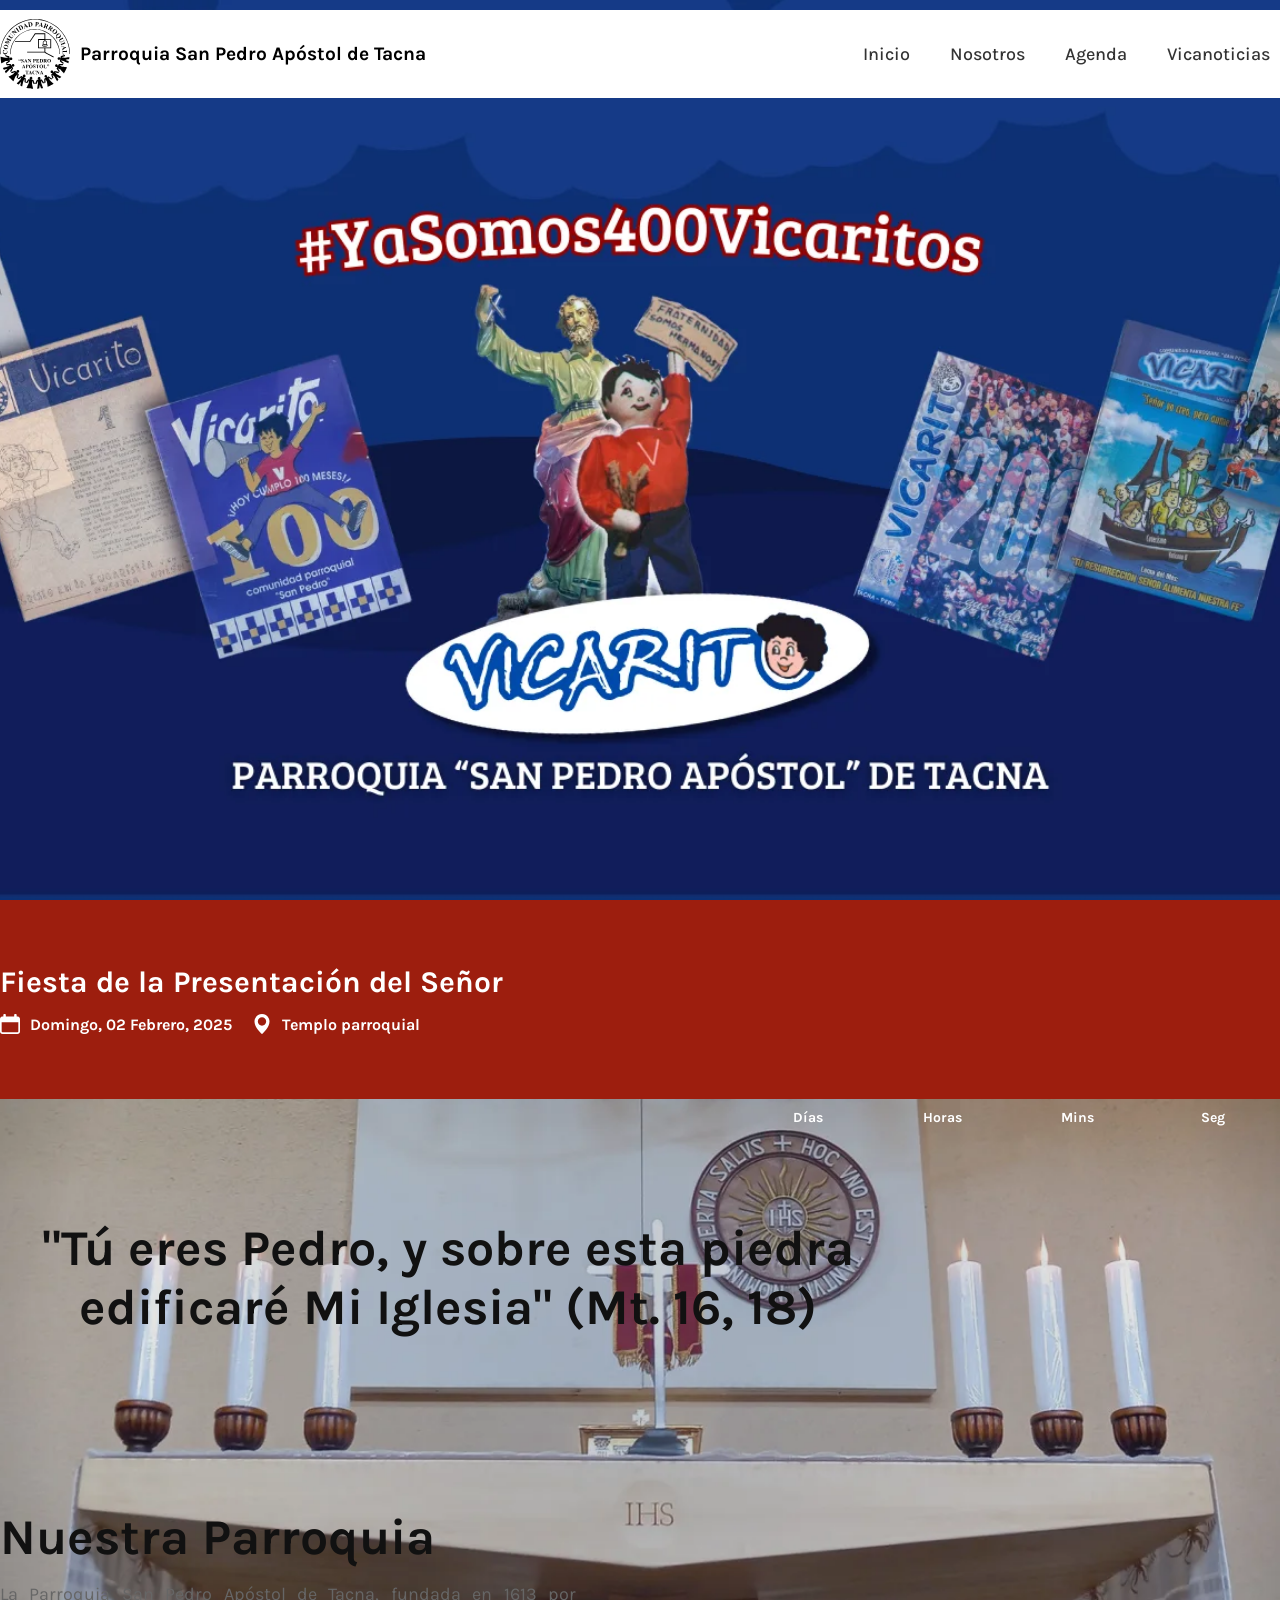
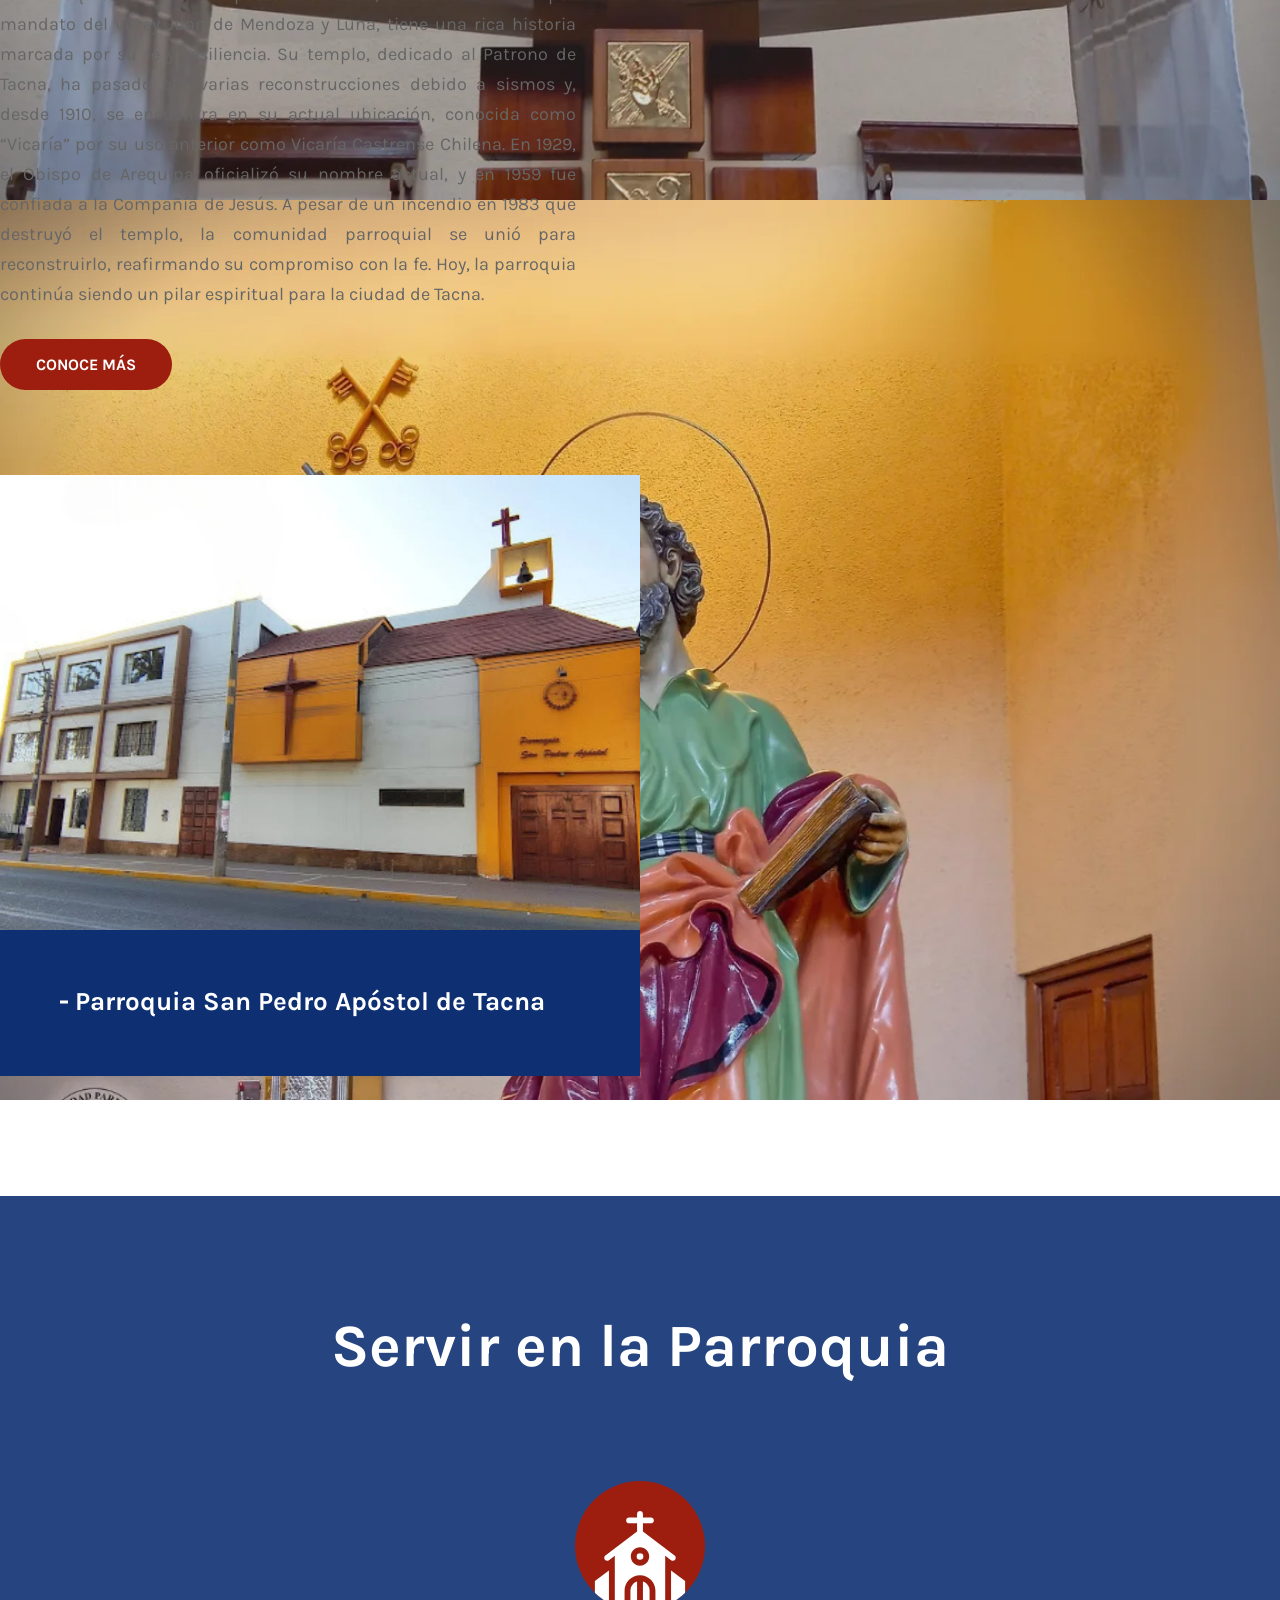
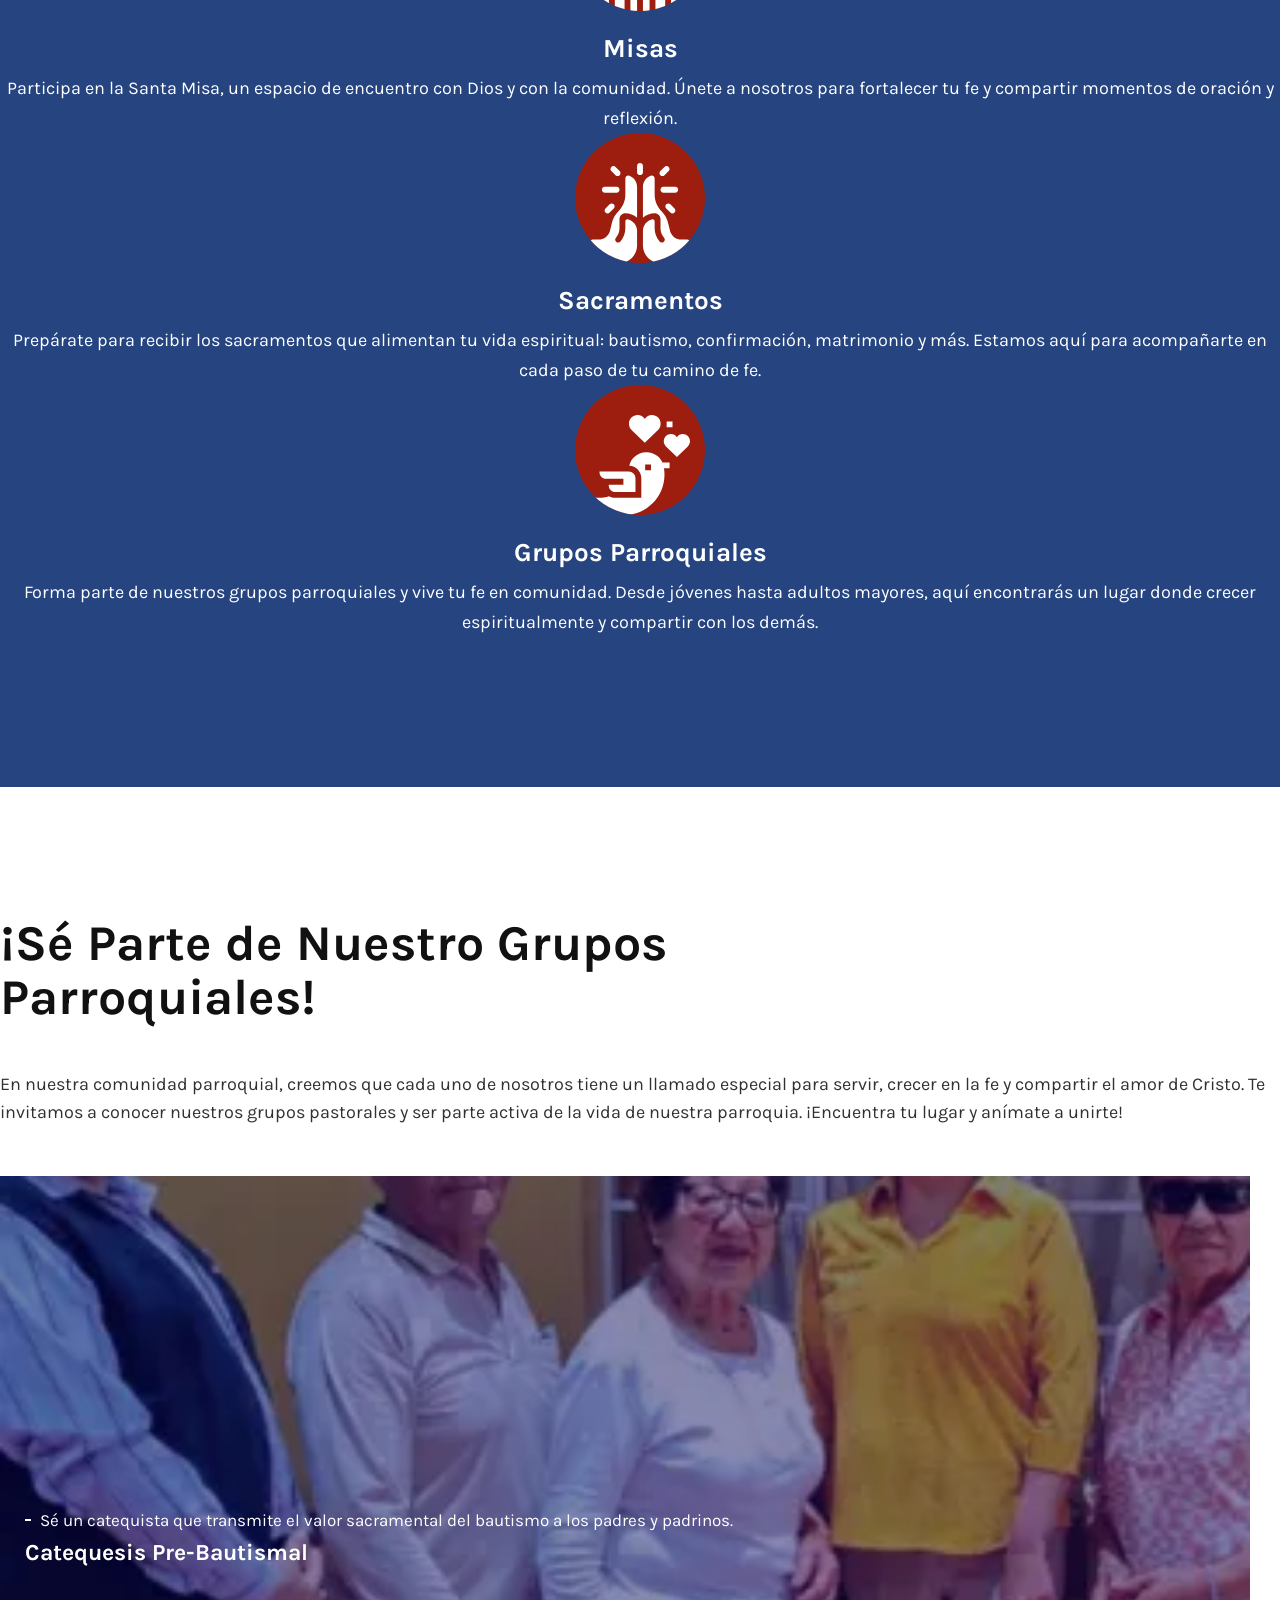
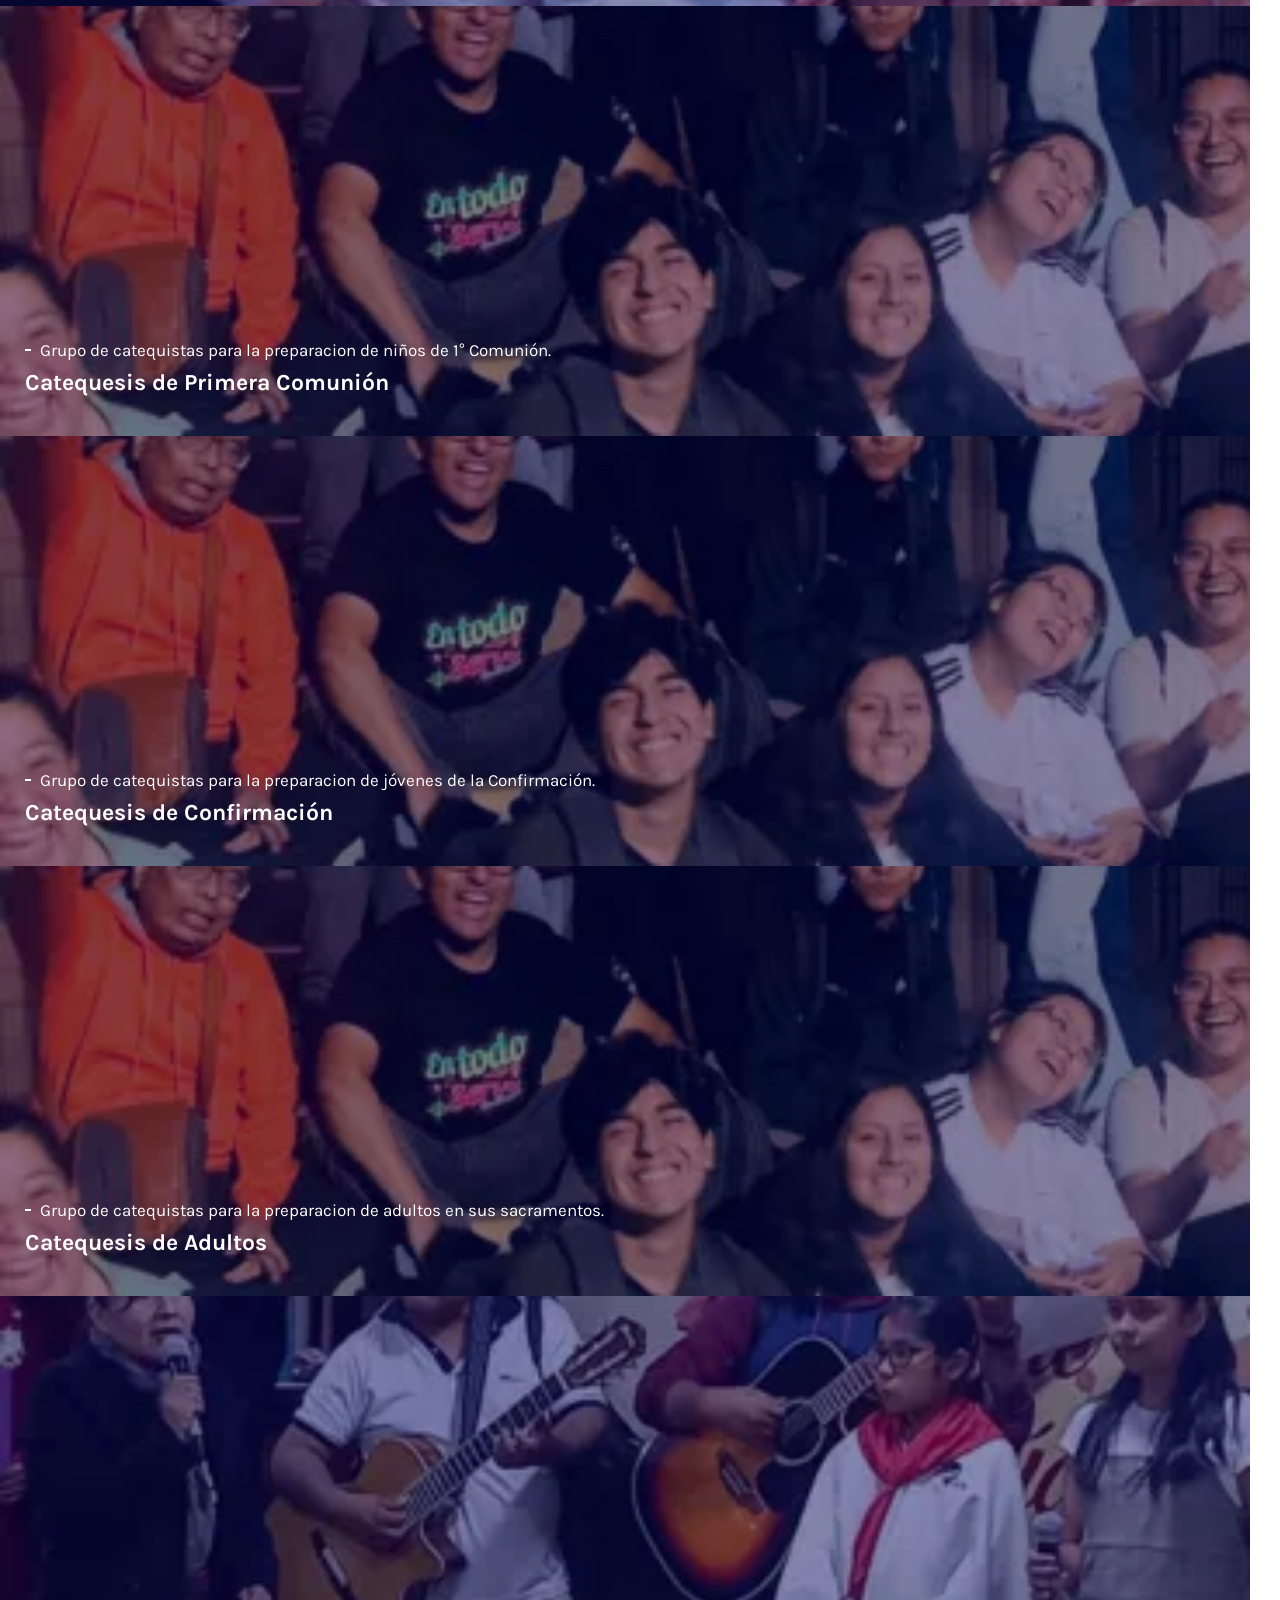
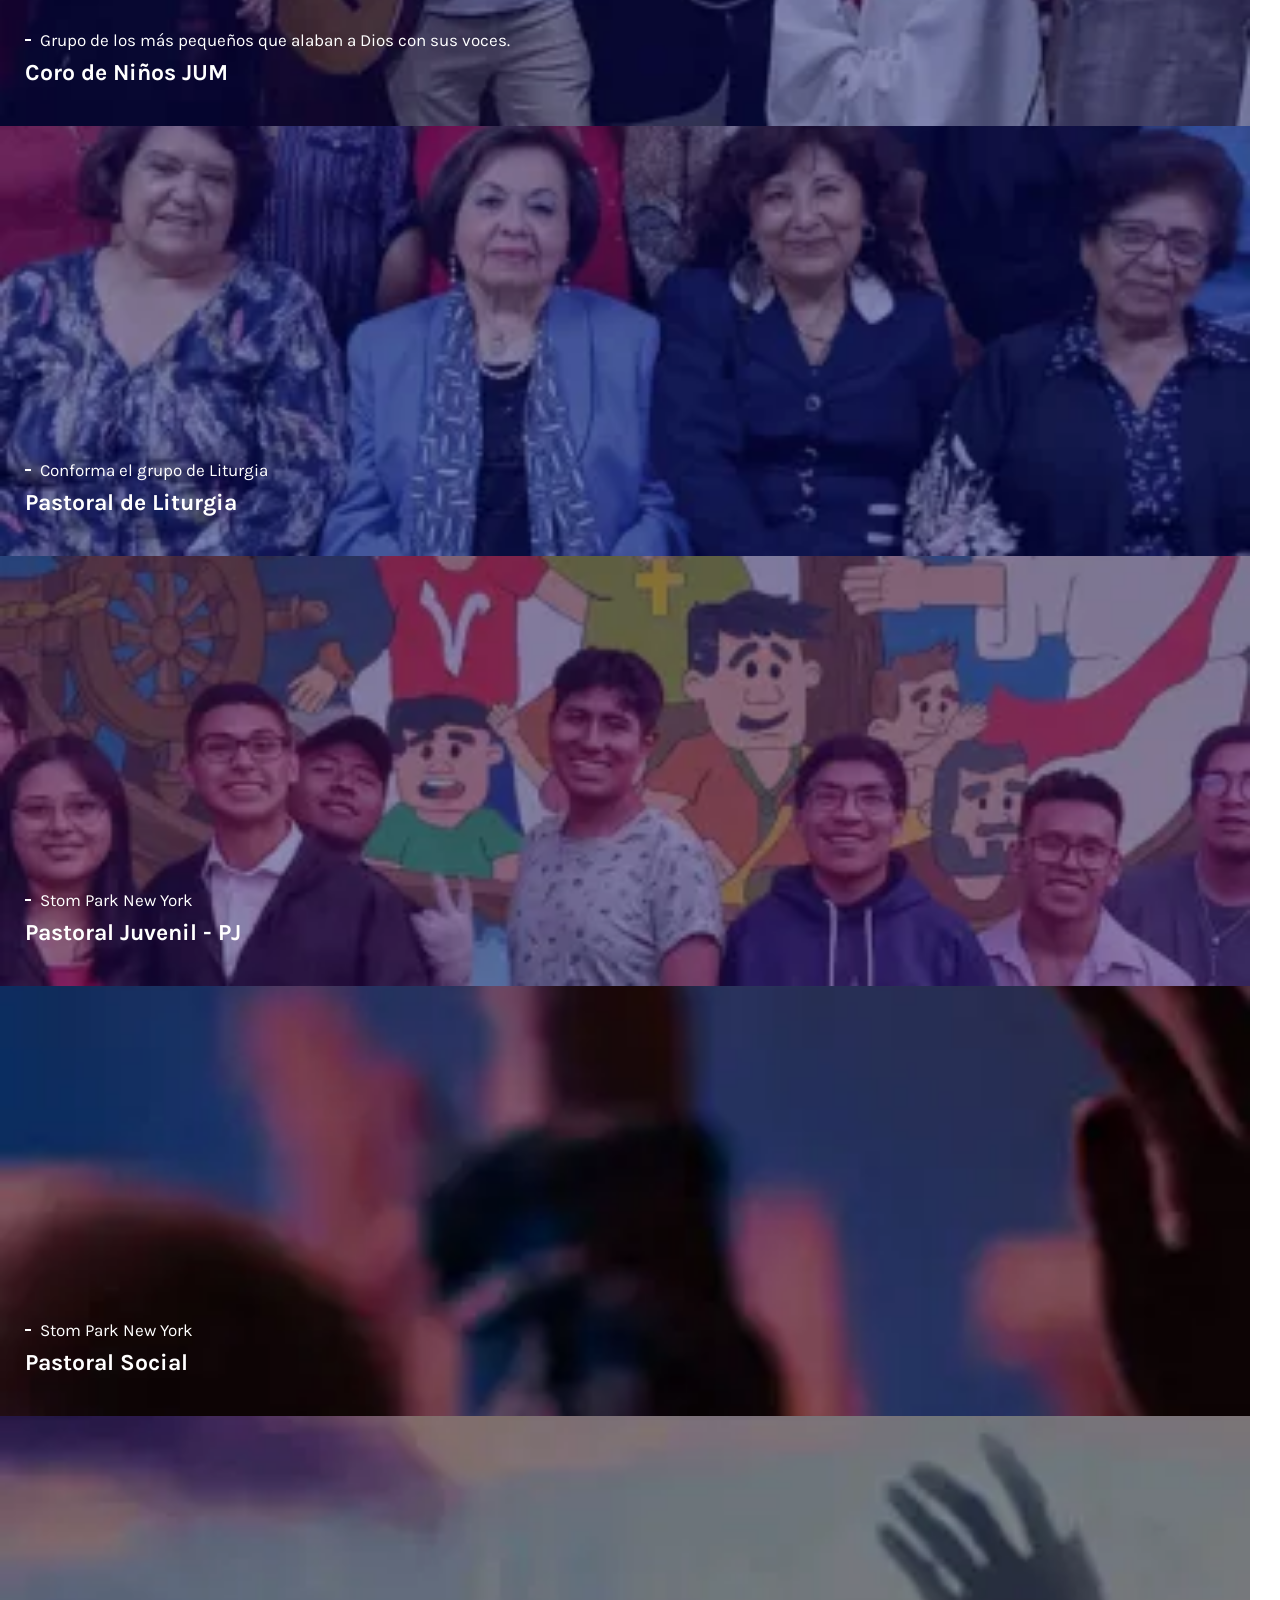
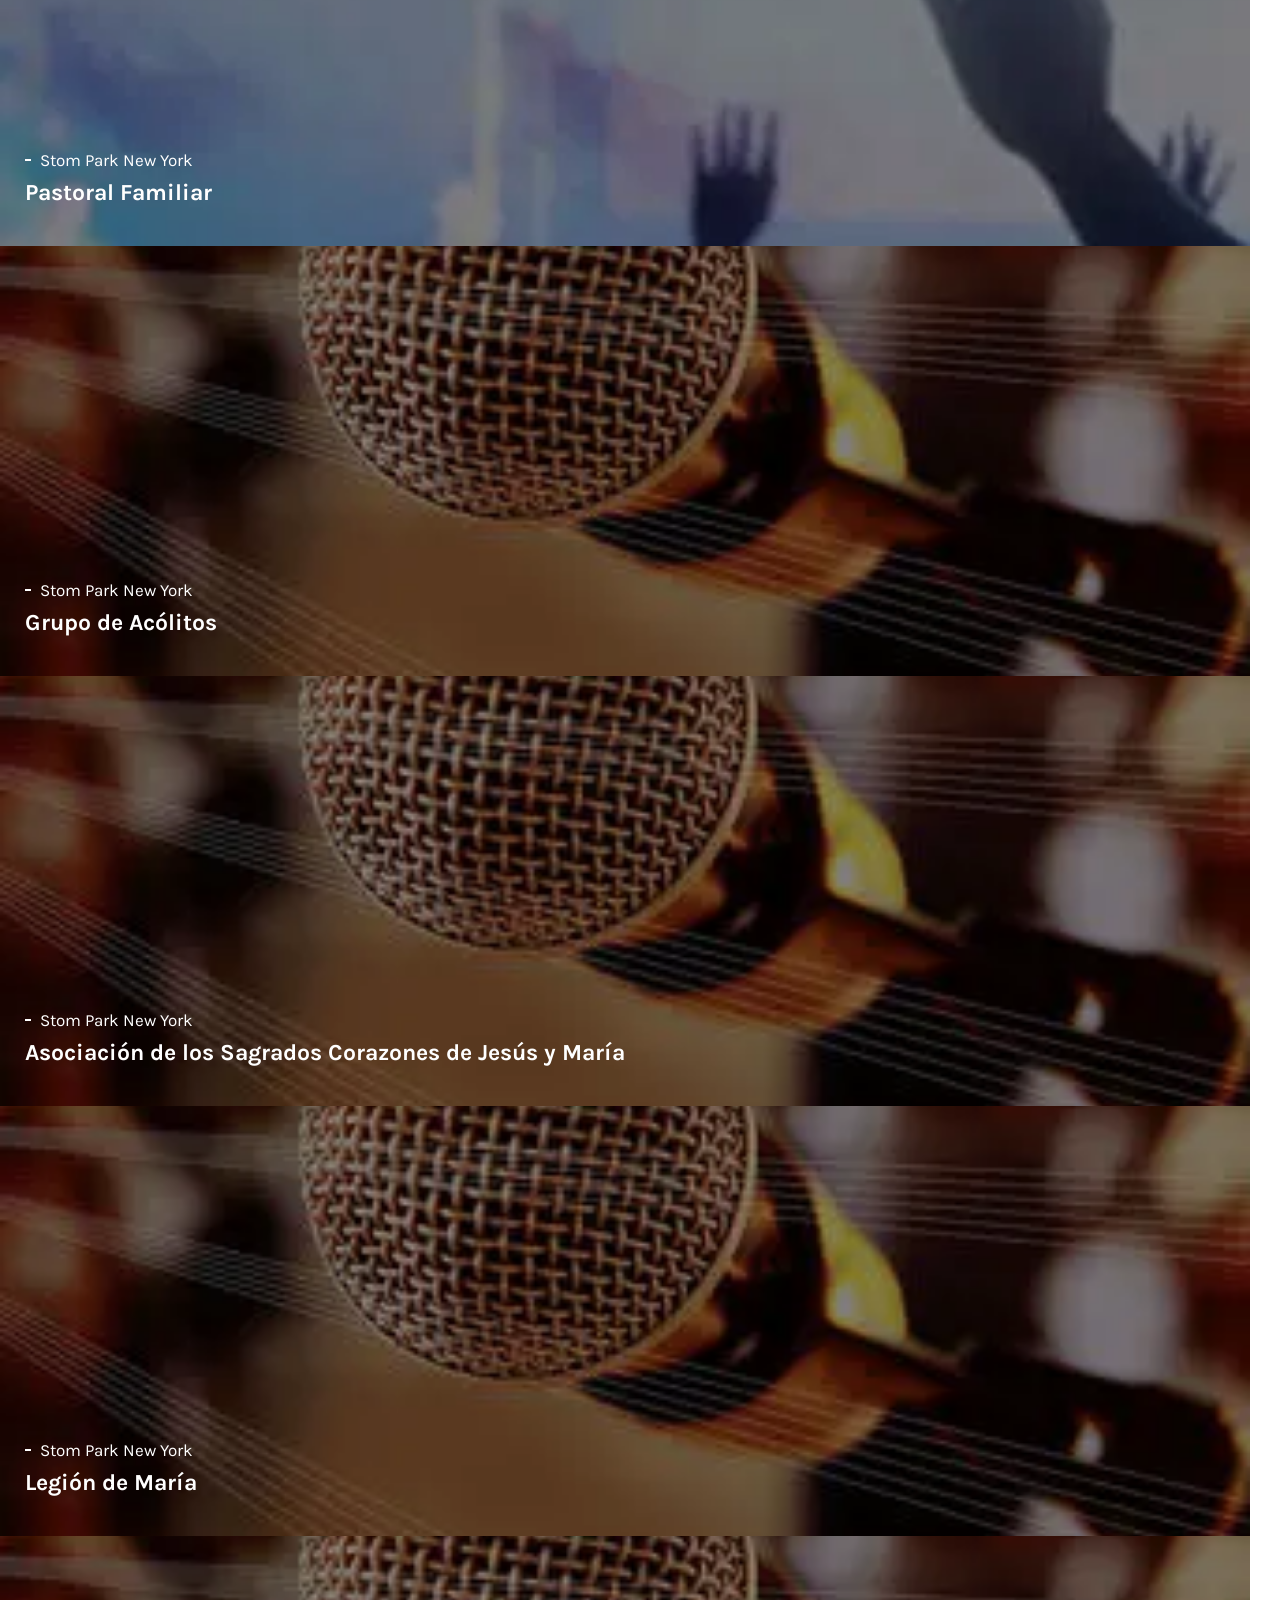
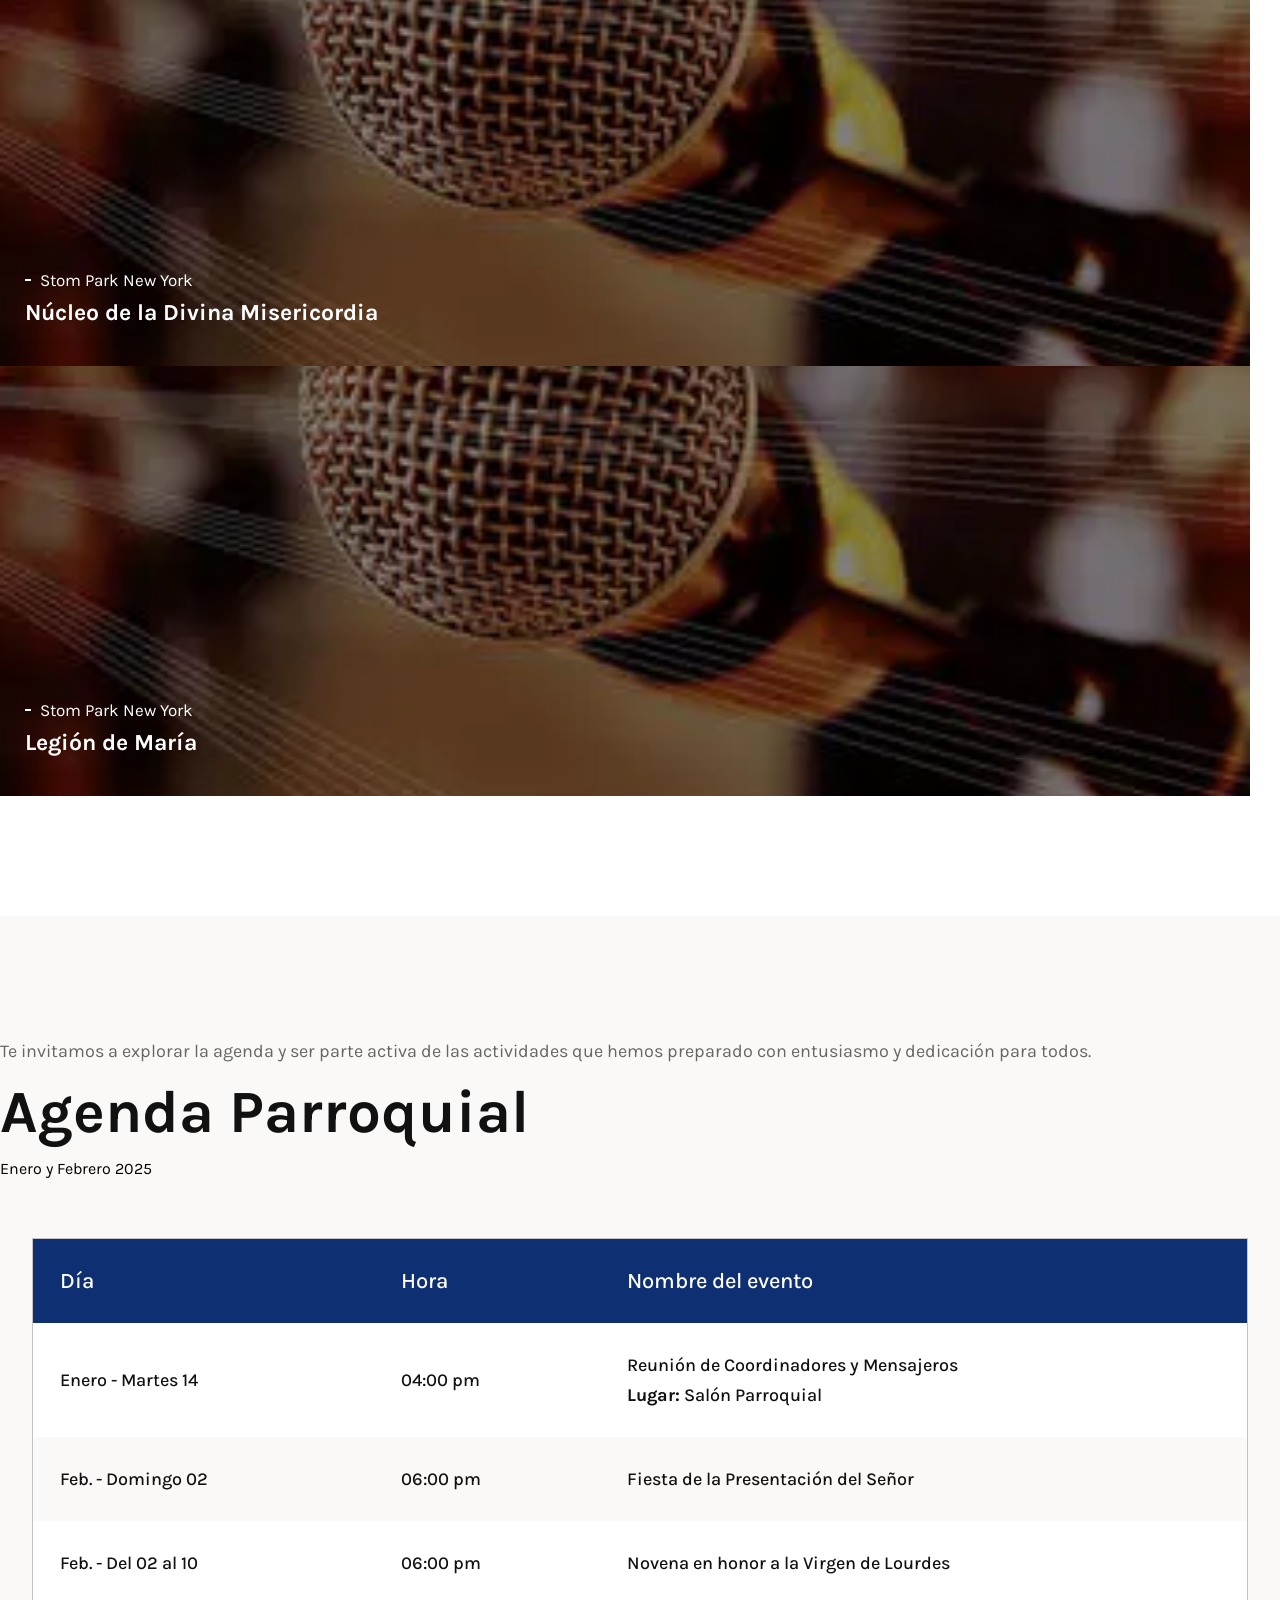
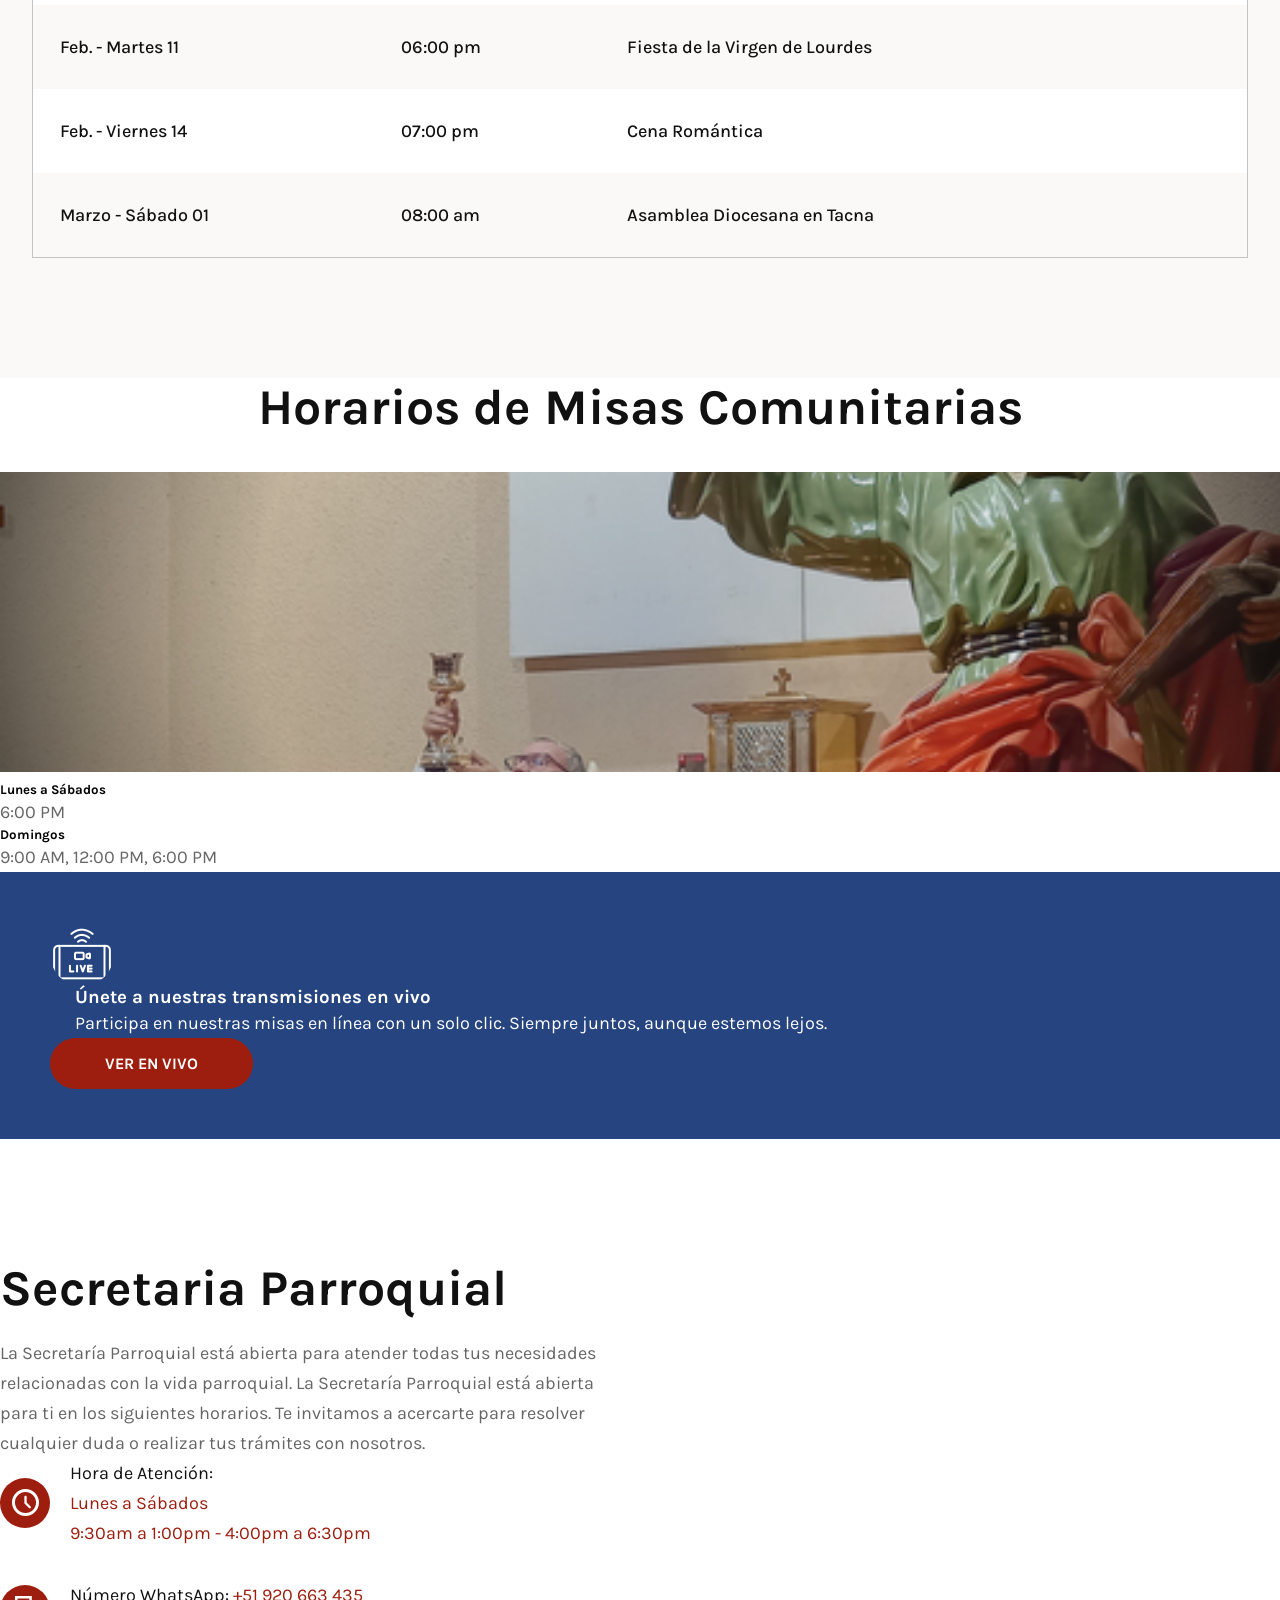
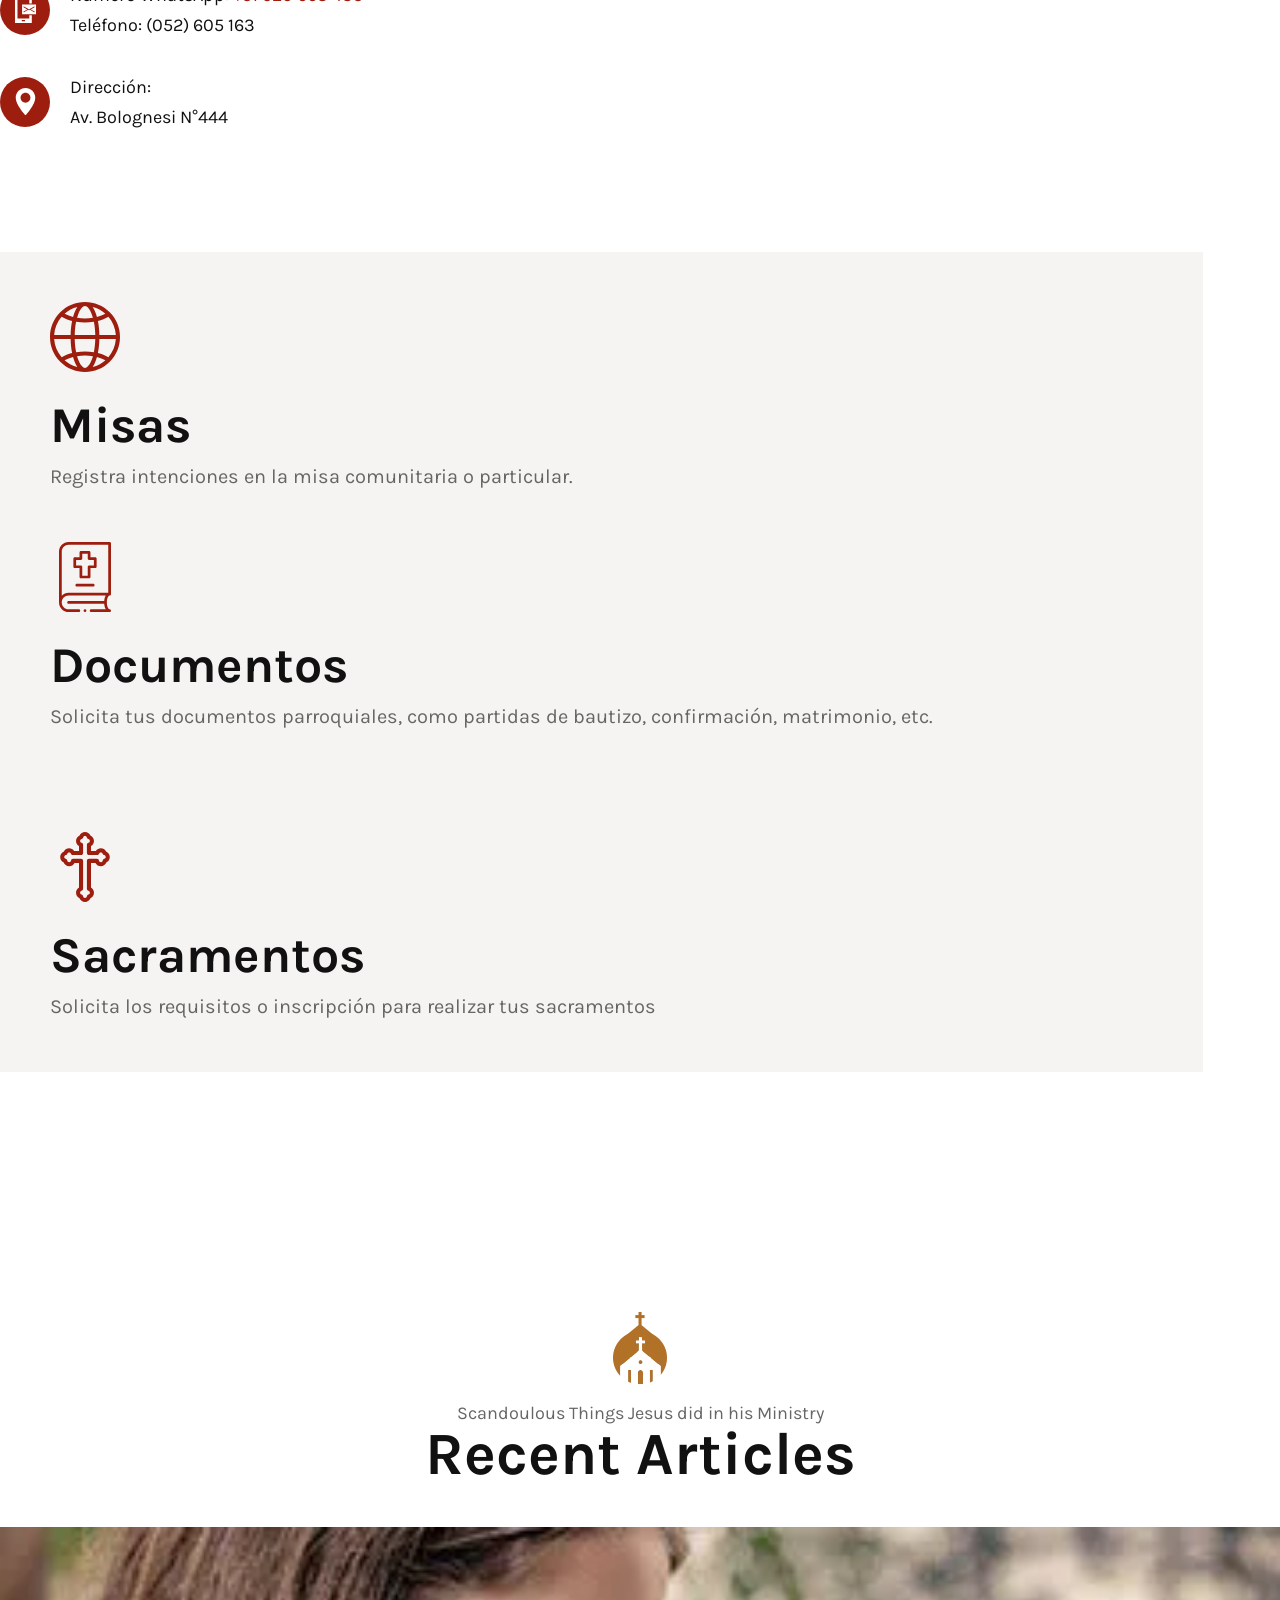
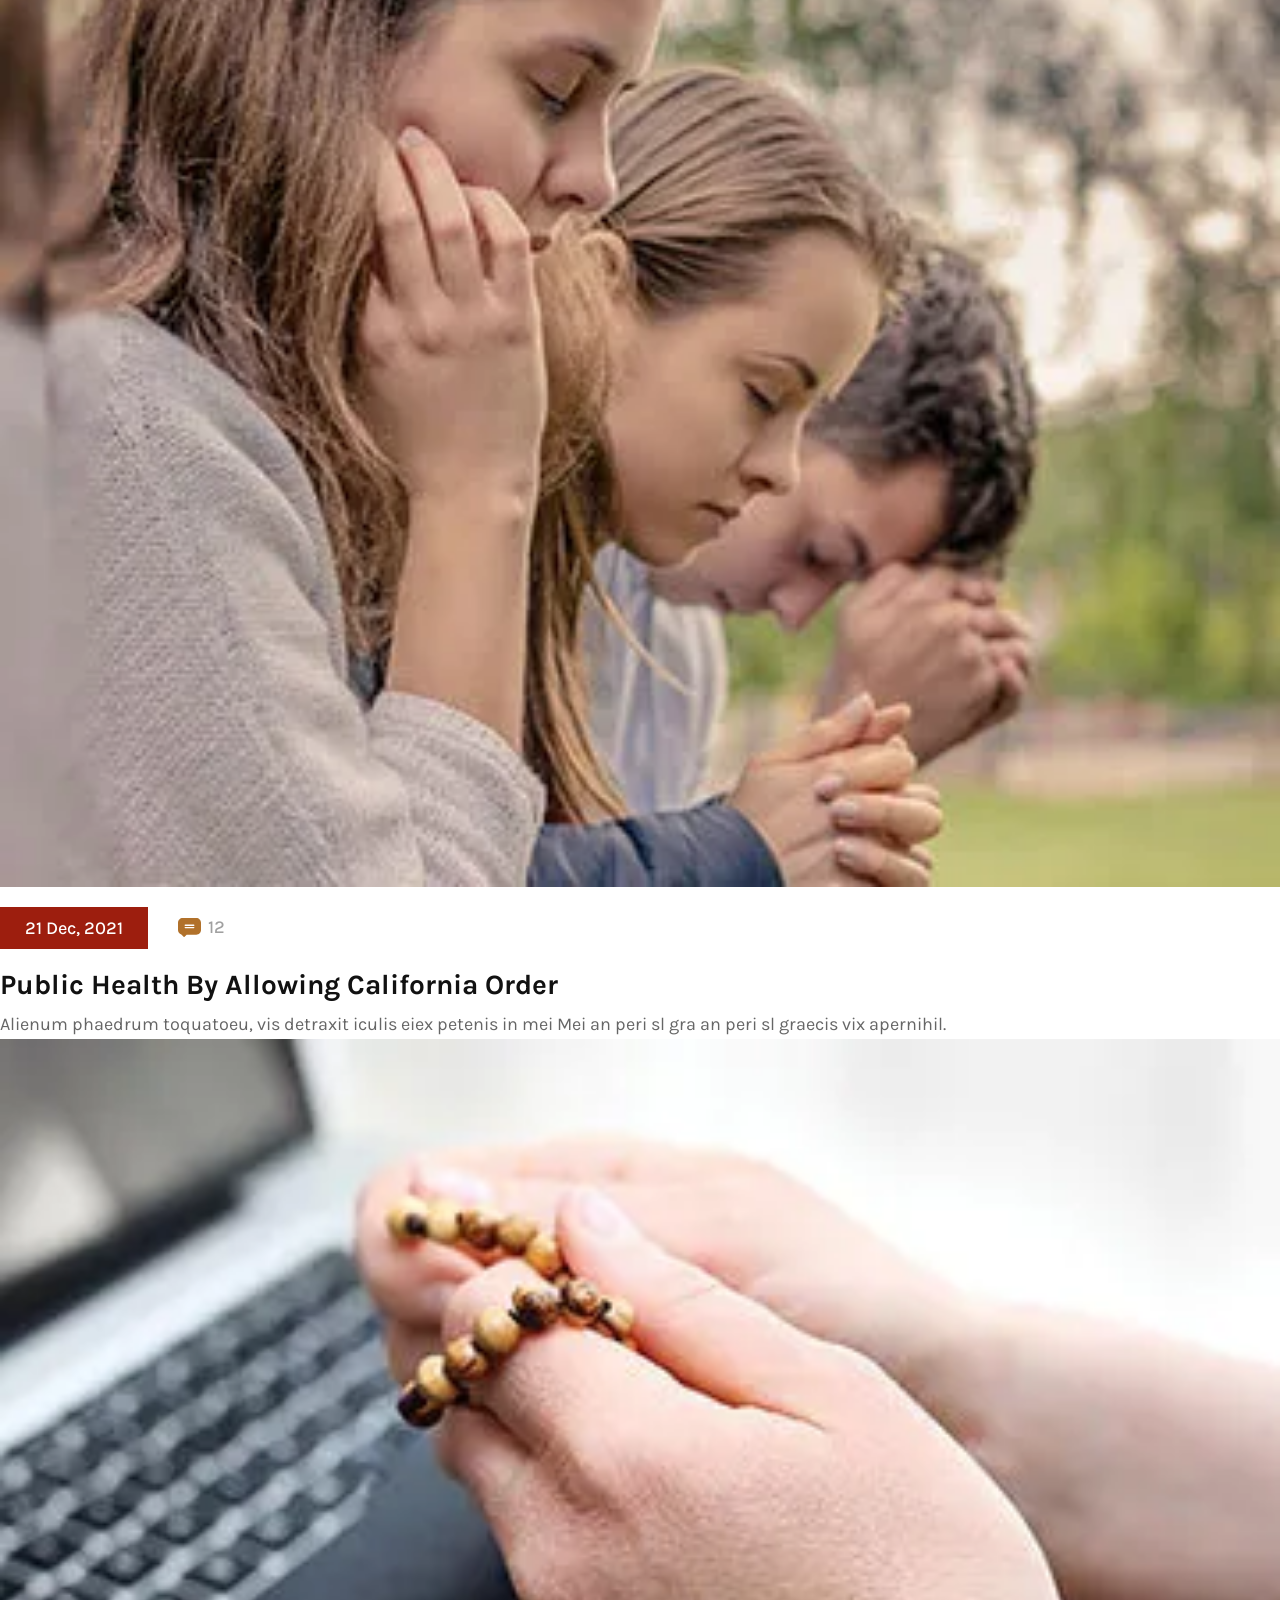
==== index.html @ dfea2755 "Update index.html" ====
<!DOCTYPE html>
<html lang="es">
<head>
	<!-- Meta Options -->
	<meta charset="utf-8">
	<meta http-equiv="X-UA-Compatible" content="IE=edge">
	<meta name="viewport" content="width=device-width, initial-scale=1.0" />
	<!-- Title -->
	<title>San Pedro Apostol Tacna</title>
	<!-- Bootstrap -->
	<link rel="stylesheet" type="text/css" href="assets/css/bootstrap.min.css">
	<!-- Favicon -->
	<link rel="icon" type="image/x-icon" href="assets/images/Logotipo-SanPedro.svg">
	<!-- Slick Slider -->
	<link rel="stylesheet" type="text/css" href="assets/css/slick.css">
	<!-- Animate -->
	<link rel="stylesheet" type="text/css" href="assets/css/animate.min.css">
	<!-- Animate on scroll -->
	<link rel="stylesheet" type="text/css" href="assets/css/aos.css">
	<!-- Fancy Box -->
	<link rel="stylesheet" href="assets/css/jquery.fancybox.min.css">
	<!-- Stylesheet -->
	<link rel="stylesheet" type="text/css" href="assets/css/style.css">
	<!-- Colors -->
	<link rel="stylesheet" type="text/css" href="assets/css/color.css">
	<!-- Responsive -->
	<link rel="stylesheet" type="text/css" href="assets/css/responsive.css">
	<style>
		#horarios-regulares .row,
		#horarios-sacramentos .row {
				align-items: center;
		}
		#horarios-regulares img,
		#horarios-sacramentos img {
				height: 300px;
				object-fit: cover;
				width: 100%;
		}
	 </style>
</head>

<body>

	<header class="header-one">

		<div class="desktop-nav floating-nav"  id="stickyHeader" >
			<div class="container">
				<div class="row">
					<div class="col-lg-12">
						<nav>

							<div class="logo" style="display: flex; align-items: center;">
								 <a href="index.html" style="display: flex; align-items: center; text-decoration: none;">
										 <img src="assets/images/Logotipo-SanPedro.svg" alt="Logo" style="max-height: 70px; margin-right: 10px;">
										 <span style="font-size: 1.2rem; font-weight: bold; color: #000;">Parroquia San Pedro Apóstol de Tacna </span>
								 </a>
						 </div>

							<div class="nav-bar">
								<ul>
									<li class="menu-item-has-children">
										<a href="JavaScript:void(0)">Inicio</a>
									</li>
									<li class="menu-item-has-children"><a href="JavaScript:void(0)">Nosotros</a>
										<ul class="sub-menu">
											<li><a href="#nosotros">Parroquia</a></li>
											<li><a href="#grupos-parroquiales">Grupos Parroquiales</a></li>
										</ul>
									</li>
									<li><a href="#agenda">Agenda</a></li>
									<li><a href="contact-us.html" style="padding-right: 10px">Vicanoticias</a></li>
								</ul>
							</div>

							<div id="nav-icon4">
							  <span></span>
							  <span></span>
							  <span></span>
							</div>

						</nav>
					</div>
				</div>
			</div>
		</div>

		<div class="mobile-nav" id="mobile-nav">
			<div class="res-log">
				<a href="index.html">
					<img src="assets/images/Logotipo-SanPedro.svg" alt="Responsive Logo">
				</a>
			</div>
			<ul>
				<li class="menu-item-has-children">
					<a href="JavaScript:void(0)">Inicio</a>
				</li>
				<li class="menu-item-has-children"><a href="JavaScript:void(0)">Nosotros</a>
					<ul class="sub-menu">
						<li><a href="#nosotros">Parroquia</a></li>
						<li><a href="#grupos-parroquiales">Grupos Parroquiales</a></li>
					</ul>
				</li>
				<li><a href="#agenda">Agenda</a></li>
				<li><a href="contact-us.html">Vicanoticias</a></li>
			</ul>
			<a href="JavaScript:void(0)" id="res-cross"></a>
		</div>
	</header>

  <section class="hero-one">
		<div class="hero-one-slider">
				<div>
					<img src="assets/images/Slider-parroquia.webp" alt="hero-one-slider">
				</div>
				<div>
					<img src="assets/images/templosanpedro.webp" alt="hero-one-slider">
					<div class="hero-data text-center">
						<h1>Altar Parroquial</h1>
						<p>Lugar donde se colocan las ofrendas y se consagra el pan y vino. </p>
					</div>
				</div>
				<div>
					<img src="assets/images/sanpedro.webp" alt="hero-one-slider">
					<div class="hero-data text-center">
						<h1>Parroquia<br> San Pedro Apóstol</h1>
					</div>
				</div>
			</div>
		</section>

		<div class="theme-bg-clr countdown">
			<div class="parallax pattren" style="background-image: url(assets/images/pattren.jpg);"></div>
			<div class="container">
				<div class="row align-items-center">
					<div class="col-xl-6 col-lg-12 col-md-12 col-sm-12">
						<div class="counter-data">
							<a href="" class="d-flex text-white w-lg-75 font-bold">Fiesta de la Presentación del Señor</a>
							<ul>
								<li><svg fill="#fff" viewBox="0 0 512 512"  xmlns="http://www.w3.org/2000/svg">
									<path d="m448 64h-21.332031v-42.667969c0-11.773437-9.558594-21.332031-21.335938-21.332031h-21.332031c-11.777344 0-21.332031 9.558594-21.332031 21.332031v42.667969h-213.335938v-42.667969c0-11.773437-9.554687-21.332031-21.332031-21.332031h-21.332031c-11.777344 0-21.335938 9.558594-21.335938 21.332031v42.667969h-21.332031c-35.285156 0-64 28.714844-64 64v320c0 35.285156 28.714844 64 64 64h384c35.285156 0 64-28.714844 64-64v-320c0-35.285156-28.714844-64-64-64zm21.332031 384c0 11.753906-9.578125 21.332031-21.332031 21.332031h-384c-11.753906 0-21.332031-9.578125-21.332031-21.332031v-233.8125h426.664062zm0 0"/>
								</svg>Domingo, 02 Febrero, 2025</li>
								<li><svg enable-background="new 0 0 24 24"  viewBox="0 0 24 24"  xmlns="http://www.w3.org/2000/svg">
									<path d="m12 0c-4.962 0-9 4.066-9 9.065 0 7.103 8.154 14.437 8.501 14.745.143.127.321.19.499.19s.356-.063.499-.189c.347-.309 8.501-7.643 8.501-14.746 0-4.999-4.038-9.065-9-9.065zm0 14c-2.757 0-5-2.243-5-5s2.243-5 5-5 5 2.243 5 5-2.243 5-5 5z"/>
								n</svg>Templo parroquial</li>
							</ul>
						</div>
					</div>
					<div class="col-xl-6 col-lg-12 col-md-12 col-sm-12">
						<div id="countdown">
							<div id='tiles'></div>
							<ul class="labels">
								<li>Días</li>
								<li>Horas</li>
								<li>Mins</li>
								<li>Seg</li>
							</ul>
						</div>
					</div>
				</div>
			</div>
		</div>

	<section class="gap fellowship">
		<div class="container">
			<h2 class="text-center mx-auto">"Tú eres Pedro, y sobre esta piedra edificaré Mi Iglesia" (Mt. 16, 18)</h2>
		</div>
	</section>

	<section class="gap no-top about-one" id="nosotros">
		<div class="container">
			<div class="row align-items-end">
				<div class="col-lg-6 col-md-12 col-sm-12">
					<div class="about-data">
						<h2>Nuestra Parroquia</h2>
						<p style="text-align: justify;" >La Parroquia San Pedro Apóstol de Tacna, fundada en 1613 por mandato
							del virrey Juan de Mendoza y Luna, tiene una rica historia marcada por su fe y resiliencia.
							Su templo, dedicado al Patrono de Tacna, ha pasado por varias reconstrucciones debido a sismos y,
							 desde 1910, se encuentra en su actual ubicación, conocida como “Vicaría” por su uso anterior como Vicaría Castrense Chilena.
							 En 1929, el Obispo de Arequipa oficializó su nombre actual, y en 1959 fue
							 confiada a la Compañía de Jesús. A pesar de un incendio en 1983 que destruyó el templo,
							 la comunidad parroquial se unió para reconstruirlo, reafirmando su compromiso con la fe. Hoy,
							 la parroquia continúa siendo un pilar espiritual para la ciudad de Tacna.</p>
						<a href="about-us.html" class="theme-btn">Conoce más</a>
					</div>
				</div>

				<div class="col-lg-6 col-md-12 col-sm-12">
					<div class="prayers-slider green-bg">
						<div>
							<img class="img-fluid w-100" src="assets/images/parroquia-templo.webp" alt="about image 4">
							<div class="slider-data">
								<h3 class="text-white">Parroquia San Pedro Apóstol de Tacna</h3>
							</div>
						</div>
					</div>
				</div>
			</div>
		</div>
	</section>

	<section class="gap digital-ministry green-overlay" >
		<div class="parallax" style="background-image: url(assets/images/counter-bg.webp);"></div>
		<div class="container">
			<div class="heading">
				<h2 class="text-white mx-auto">Servir en la Parroquia</h2>
			</div>
			<div class="row" style="padding-top:40px;">
				<div class="col-lg-4 col-md-6 col-sm-12" data-aos="fade-up" data-aos-delay="200" data-aos-duration="400">
					<div class="offer text-center">
						<span>
							<img src="assets/images/wedding.svg" alt="Wedding">
						</span>
						<h3><a href="JavaScript:void(0)">Misas</a></h3>
						<p class="mx-auto" style="color: #fff">Participa en la Santa Misa, un espacio de encuentro con Dios y con la comunidad. Únete a nosotros para fortalecer
							tu fe y compartir momentos de oración y reflexión.</p>
					</div>
				</div>
				<div class="col-lg-4 col-md-6 col-sm-12" data-aos="fade-up" data-aos-delay="400" data-aos-duration="700">
					<div class="offer text-center">
						<span>
							<img src="assets/images/pray.svg" alt="Pray">
						</span>
						<h3><a href="JavaScript:void(0)">Sacramentos</a></h3>
						<p class="mx-auto"  style="color: #fff">
							Prepárate para recibir los sacramentos que alimentan tu vida espiritual: bautismo, confirmación, matrimonio y más. Estamos aquí para acompañarte en cada paso de tu camino de fe.</p>
					</div>
				</div>
				<div class="col-lg-4 col-md-6 col-sm-12" data-aos="fade-up" data-aos-delay="600" data-aos-duration="800">
					<div class="offer text-center">
						<span>
							<img src="assets/images/bird.svg" alt="Bird">
						</span>
						<h3><a href="#grupos-parroquiales">Grupos Parroquiales</a></h3>
						<p class="mx-auto" style="color: #fff">Forma parte de nuestros grupos parroquiales y vive tu fe en comunidad. Desde jóvenes hasta adultos mayores, aquí encontrarás un lugar donde crecer espiritualmente y compartir con los demás.</p>
					</div>
				</div>
			</div>
		</div>
	</section>

	<section class="gap events-carousal" id="grupos-parroquiales">
		<div class="container">
			<div class="heading">
				<h2>¡Sé Parte de Nuestro Grupos Parroquiales!</h2>
				<p style="padding-bottom:50px;">En nuestra comunidad parroquial, creemos que cada uno de nosotros tiene un llamado especial para servir, crecer en la fe y compartir el amor de Cristo.
					Te invitamos a conocer nuestros grupos pastorales y ser parte activa de la vida de nuestra parroquia. ¡Encuentra tu lugar y anímate a unirte!</p>
			</div>
		</div>

		<div class="">
			<div class="events-carousal-slider">

				<div>
					<div class="event">
						<img src="assets/images/img-prebautismal.webp" alt="Event Image 4">
						<div class="event-data">
							<p class="text-white">Sé un catequista que transmite el valor sacramental del bautismo a los padres y padrinos.</p>
							<h4><a href="event-detail.html">Catequesis Pre-Bautismal</a></h4>
							<ul>
								<li><img src="assets/images/calendar.svg" alt="calendar 4">Reuniones: Por definir</li>
								<li><img src="assets/images/clock.svg" alt="clock 4">Por definir</li>
							</ul>
							<a class="theme-btn" href="JavaScript:void(0)">Sé un catequista</a>
						</div>
					</div>
				</div>

				<div>
					<div class="event">
						<img src="assets/images/img-confirmacion.webp" alt="Event Image 2">
						<div class="event-data">
							<p class="text-white">Grupo de catequistas para la preparacion de niños de 1° Comunión.</p>
							<h4><a href="event-detail.html">Catequesis de Primera Comunión</a></h4>
							<ul>
								<li><img src="assets/images/calendar.svg" alt="calendar 2">Reuniones: Sábaados y Domingos</li>
								<li><img src="assets/images/clock.svg" alt="clock 2">Por definir</li>
							</ul>
							<a class="theme-btn" href="JavaScript:void(0)">Sé un catequista</a>
						</div>
					</div>
				</div>

				<div>
					<div class="event">
						<img src="assets/images/img-confirmacion.webp" alt="Event Image 2">
						<div class="event-data">
							<p class="text-white">Grupo de catequistas para la preparacion de jóvenes de la Confirmación.</p>
							<h4><a href="event-detail.html">Catequesis de Confirmación</a></h4>
							<ul>
								<li><img src="assets/images/calendar.svg" alt="calendar 2">Reuniones: Sábaados y Domingos</li>
								<li><img src="assets/images/clock.svg" alt="clock 2">Por definir</li>
							</ul>
							<a class="theme-btn" href="JavaScript:void(0)">Sé un catequista</a>
						</div>
					</div>
				</div>

				<div>
					<div class="event">
						<img src="assets/images/img-confirmacion.webp" alt="Event Image 2">
						<div class="event-data">
							<p class="text-white">Grupo de catequistas para la preparacion de adultos en sus sacramentos.</p>
							<h4><a href="event-detail.html">Catequesis de Adultos</a></h4>
							<ul>
								<li><img src="assets/images/calendar.svg" alt="calendar 2">Reuniones: Por definir</li>
								<li><img src="assets/images/clock.svg" alt="clock 2">Por definir</li>
							</ul>
							<a class="theme-btn" href="JavaScript:void(0)">Sé un catequista</a>
						</div>
					</div>
				</div>

				<div>
					<div class="event">
						<img src="assets/images/img-coroniños.webp" alt="Event Image 3">
						<div class="event-data">
							<p class="text-white">Grupo de los más pequeños que alaban a Dios con sus voces.</p>
							<h4><a href="event-detail.html">Coro de Niños JUM</a></h4>
							<ul>
								<li><img src="assets/images/calendar.svg" alt="calendar 3"> Reuniones: Por definir</li>
								<li><img src="assets/images/clock.svg" alt="clock 3">Por definir</li>
							</ul>
							<a class="theme-btn" href="JavaScript:void(0)">Únete ahora</a>
						</div>
					</div>
				</div>

				<div>
					<div class="event">
						<img src="assets/images/img-pliturgia.webp" alt="Event Image 5">
						<div class="event-data">
							<p class="text-white">Conforma el grupo de Liturgia</p>
							<h4><a href="event-detail.html">Pastoral de Liturgia</a></h4>
							<ul>
								<li><img src="assets/images/calendar.svg" alt="calendar 4">Reuniones: Por definir</li>
								<li><img src="assets/images/clock.svg" alt="clock 4">Por definir</li>
							</ul>
							<a class="theme-btn" href="JavaScript:void(0)">Book Your Seat</a>
						</div>
					</div>
				</div>

				<div>
					<div class="event">
						<img src="assets/images/img-pjuvenil.webp" alt="Event Image 6">
						<div class="event-data">
							<p class="text-white">Stom Park New York</p>
							<h4><a href="event-detail.html">Pastoral Juvenil - PJ</a></h4>
							<ul>
								<li><img src="assets/images/calendar.svg" alt="calendar 4">Reuniones: Por definir</li>
								<li><img src="assets/images/clock.svg" alt="clock 4">Por definir</li>
							</ul>
							<a class="theme-btn" href="JavaScript:void(0)">Únete</a>
						</div>
					</div>
				</div>

				<div>
					<div class="event">
						<img src="assets/images/event-img-1.webp" alt="Event Image 7">
						<div class="event-data">
							<p class="text-white">Stom Park New York</p>
							<h4><a href="event-detail.html">Pastoral Social</a></h4>
							<ul>
								<li><img src="assets/images/calendar.svg" alt="calendar 4">Reuniones: Por definir</li>
								<li><img src="assets/images/clock.svg" alt="clock 4">Por definir</li>
							</ul>
							<a class="theme-btn" href="JavaScript:void(0)">Book Your Seat</a>
						</div>
					</div>
				</div>

				<div>
					<div class="event">
						<img src="assets/images/events-img-2.webp" alt="Event Image 8">
						<div class="event-data">
							<p class="text-white">Stom Park New York</p>
							<h4><a href="event-detail.html">Pastoral Familiar</a></h4>
							<ul>
								<li><img src="assets/images/calendar.svg" alt="calendar 4">Reuniones: Por definir</li>
								<li><img src="assets/images/clock.svg" alt="clock 4">Por definir</li>
							</ul>
							<a class="theme-btn" href="JavaScript:void(0)">Book Your Seat</a>
						</div>
					</div>
				</div>

				<div>
					<div class="event">
						<img src="assets/images/event-img-3.webp" alt="Event Image 9">
						<div class="event-data">
							<p class="text-white">Stom Park New York</p>
							<h4><a href="event-detail.html">Grupo de Acólitos</a></h4>
							<ul>
								<li><img src="assets/images/calendar.svg" alt="calendar 4">Reuniones: Por definir</li>
								<li><img src="assets/images/clock.svg" alt="clock 4">Por definir</li>
							</ul>
							<a class="theme-btn" href="JavaScript:void(0)">Book Your Seat</a>
						</div>
					</div>
				</div>

				<div>
					<div class="event">
						<img src="assets/images/event-img-3.webp" alt="Event Image 9">
						<div class="event-data">
							<p class="text-white">Stom Park New York</p>
							<h4><a href="event-detail.html">Asociación de los Sagrados Corazones de Jesús y María</a></h4>
							<ul>
								<li><img src="assets/images/calendar.svg" alt="calendar 4">Reuniones: Por definir</li>
								<li><img src="assets/images/clock.svg" alt="clock 4">Por definir</li>
							</ul>
							<a class="theme-btn" href="JavaScript:void(0)">Book Your Seat</a>
						</div>
					</div>
				</div>

				<div>
					<div class="event">
						<img src="assets/images/event-img-3.webp" alt="Event Image 9">
						<div class="event-data">
							<p class="text-white">Stom Park New York</p>
							<h4><a href="event-detail.html">Legión de María</a></h4>
							<ul>
								<li><img src="assets/images/calendar.svg" alt="calendar 4">Reuniones: Por definir</li>
								<li><img src="assets/images/clock.svg" alt="clock 4">Por definir</li>
							</ul>
							<a class="theme-btn" href="JavaScript:void(0)">Book Your Seat</a>
						</div>
					</div>
				</div>

				<div>
					<div class="event">
						<img src="assets/images/event-img-3.webp" alt="Event Image 9">
						<div class="event-data">
							<p class="text-white">Stom Park New York</p>
							<h4><a href="event-detail.html">Núcleo de la Divina Misericordia</a></h4>
							<ul>
								<li><img src="assets/images/calendar.svg" alt="calendar 4">Reuniones: Por definir</li>
								<li><img src="assets/images/clock.svg" alt="clock 4">Por definir</li>
							</ul>
							<a class="theme-btn" href="JavaScript:void(0)">Book Your Seat</a>
						</div>
					</div>
				</div>

				<div>
					<div class="event">
						<img src="assets/images/event-img-3.webp" alt="Event Image 9">
						<div class="event-data">
							<p class="text-white">Stom Park New York</p>
							<h4><a href="event-detail.html">Legión de María</a></h4>
							<ul>
								<li><img src="assets/images/calendar.svg" alt="calendar 4">Reuniones: Por definir</li>
								<li><img src="assets/images/clock.svg" alt="clock 4">Por definir</li>
							</ul>
							<a class="theme-btn" href="JavaScript:void(0)">Book Your Seat</a>
						</div>
					</div>
				</div>


			</div>
		</div>
	</section>
	<!-- Events Carousal End -->
	<section class="gap mass-timing light-bg" id="agenda">
		<div class="container">
			<div class="row">
				<div class="head">
					<div class="meta">
						<p>Te invitamos a explorar la agenda y ser parte activa de las actividades que hemos preparado con entusiasmo y dedicación para todos.</p>
						<br>
						<h2>Agenda Parroquial</h2> <br>
						<span>Enero y Febrero 2025</span>
					</div>
				</div>
			</div>
		</div>
		<div class="expand">
			<table class="table">
				<thead>
					<tr>
						<th scope="col">Día</th>
						<th scope="col">Hora</th>
						<th scope="col">Nombre del evento</th>
					</tr>
				</thead>
				<tbody>
					<tr>
						<td>Enero - Martes 14</td>
						<td>04:00 pm</td>
						<td>Reunión de Coordinadores y Mensajeros <br> <strong>Lugar:</strong> Salón Parroquial</td>
					</tr>
					<tr>
						<td>Feb. - Domingo 02</td>
						<td>06:00 pm</td>
						<td>Fiesta de la Presentación del Señor</td>
					</tr>
					<tr>
						<td>Feb. - Del 02 al 10</td>
						<td>06:00 pm</td>
						<td>Novena en honor a la Virgen de Lourdes</td>
					</tr>
					<tr>
						<td>Feb. - Martes 11</td>
						<td>06:00 pm</td>
						<td>Fiesta de la Virgen de Lourdes</td>
					</tr>
					<tr>
						<td>Feb. - Viernes 14</td>
						<td>07:00 pm</td>
						<td>Cena Romántica</td>
					</tr>
					<tr>
						<td>Marzo - Sábado 01</td>
						<td>08:00 am</td>
						<td>Asamblea Diocesana en Tacna</td>
					</tr>
				</tbody>
			</table>
		</div>
	</section>
<div class="container mt-5">
	<!-- Horarios de Misas Regulares -->
	<section id="horarios-regulares" class="mb-5">
		<h2 class="text-center" style="margin-bottom:35px">Horarios de Misas Comunitarias</h2>
		<div class="row mt-3">
				<div class="col-12 col-md-6">
				<img src="assets/images/foto-hora-misa.png" class="img-fluid rounded" alt="Misa" style="margin-bottom:10px"/>
				</div>

				<div class="col-12 col-md-6 d-flex flex-column justify-content-center">
				 <div class="card mb-3">
				 	<div class="card-body">
						<h5 class="card-title">Lunes a Sábados</h5>
						<p class="card-text">6:00 PM</p>
					</div>
				</div>
				<div class="card">
					<div class="card-body">
						<h5 class="card-title">Domingos</h5>
						<p class="card-text">9:00 AM, 12:00 PM, 6:00 PM</p>
					</div>
				</div>
			</div>
		</div>
</section>
</div>
	<!-- Mass Timing End -->
	<div class="featured-area position-relative overflow-hidden" style="padding:50px">
		<div class="register-now green-overlay">
			<ul class="d-flex m-auto align-items-center justify-content-between position-relative flex-column flex-md-row">
				<li class="rounded-circle d-flex align-items-center mb-3 mb-md-0">
					<div class="organizers">
						<img class="rounded-circle" src="assets/images/transmision-en-vivo.png" alt="org-img-1">
					</div>
					<div style="margin-left:25px;">
						<h3 class="text-white">Únete a nuestras transmisiones en vivo</h3>
						<p class="text-white">Participa en nuestras misas en línea con un solo clic. Siempre juntos, aunque estemos lejos.</p>
					</div>
				</li>
				<li>
					<a href="https://www.facebook.com/SANPEDROvicariaTACNA/live_videos" class="theme-btn" style="padding: 16px 55px; margin-right: 20px;">Ver en Vivo</a>
				</li>
			</ul>
		</div>
	</div>
	<section class="gap about-three">
		<div class="container">
			<div class="row align-items-center">

				<div class="col-lg-6 col-sm-12">
					<div class="sideone">
						<h2>Secretaria Parroquial</h2>
						<p>La Secretaría Parroquial está abierta para atender todas tus necesidades relacionadas con la vida parroquial.
							La Secretaría Parroquial está abierta para ti en los siguientes horarios. Te invitamos a acercarte para resolver
							cualquier duda o realizar tus trámites con nosotros.</p>
					</div>
				</div>

				<div class="col-lg-6 col-sm-12">
					<div class="sidetwo">
						<div class="contacts">
							<span class="icon">
								<svg version="1.1" id="cclsdffsdfsdfock" xmlns="http://www.w3.org/2000/svg"
									xmlns:xlink="http://www.w3.org/1999/xlink" x="0px" y="0px" viewBox="0 0 559.98 559.98"
									style="enable-background:new 0 0 559.98 559.98;" xml:space="preserve"> <g> <g> <path d="M279.99,0C125.601,0,0,125.601,0,279.99c0,154.39,125.601,279.99,279.99,279.99c154.39,0,279.99-125.601,279.99-279.99 C559.98,125.601,434.38,0,279.99,0z M279.99,498.78c-120.644,0-218.79-98.146-218.79-218.79 c0-120.638,98.146-218.79,218.79-218.79s218.79,98.152,218.79,218.79C498.78,400.634,400.634,498.78,279.99,498.78z"/> <path d="M304.226,280.326V162.976c0-13.103-10.618-23.721-23.716-23.721c-13.102,0-23.721,10.618-23.721,23.721v124.928 c0,0.373,0.092,0.723,0.11,1.096c-0.312,6.45,1.91,12.999,6.836,17.926l88.343,88.336c9.266,9.266,24.284,9.266,33.543,0 c9.26-9.266,9.266-24.284,0-33.544L304.226,280.326z"/> </g> </g> <g> </g> <g> </g> <g> </g> <g> </g> <g> </g> <g> </g> <g> </g> <g> </g> <g> </g> <g> </g> <g> </g> <g> </g> <g> </g> <g> </g> <g> </g> </svg>
							</span>
							<ul>
								<li><p>Hora de Atención: </p></li>
								<li><p class="theme-clr">Lunes a Sábados <br> 9:30am a 1:00pm - 4:00pm a 6:30pm</p></li>
							</ul>
						</div>

						<div class="contacts">
							<span class="icon">
								<svg version="1.1" id="mobile-mail" xmlns="http://www.w3.org/2000/svg" xmlns:xlink="http://www.w3.org/1999/xlink" x="0px" y="0px" viewBox="0 0 364.828 364.828" style="enable-background:new 0 0 364.828 364.828;" xml:space="preserve"> <g> <path d="M267.576,100.855V0H40.309v364.828h227.268V261.252h-33.705v41.141H74.014V33.695h159.857v67.16H267.576z M132.191,323.402 h43.501v16.689h-43.501V323.402z"/> <path d="M136.334,115.643v130.48H324.52v-130.48H136.334z M304.272,210c2.717,1.568,3.65,5.029,2.086,7.746 c-1.051,1.842-2.95,2.85-4.924,2.85c-0.956,0-1.926-0.242-2.822-0.758l-56.351-32.406l-9.001,5.17 c-0.885,0.508-1.858,0.775-2.835,0.775c-0.973,0-1.955-0.268-2.831-0.775l-9.01-5.17l-56.354,32.406 c-0.888,0.516-1.856,0.758-2.818,0.758c-1.965,0-3.871-1.008-4.924-2.85c-1.568-2.717-0.623-6.178,2.095-7.746l50.619-29.117 l-50.619-29.119c-2.718-1.566-3.663-5.027-2.095-7.746c1.567-2.715,5.026-3.66,7.742-2.09l59.177,34.035 c0.001,0,0.003,0,0.004,0.002l9.015,5.182l9.009-5.182c0-0.002,0.001-0.002,0.002-0.002l59.176-34.035 c2.72-1.568,6.189-0.623,7.746,2.09c1.564,2.719,0.631,6.18-2.086,7.746l-50.628,29.119L304.272,210z"/> </g> <g> </g> <g> </g> <g> </g> <g> </g> <g> </g> <g> </g> <g> </g> <g> </g> <g> </g> <g> </g> <g> </g> <g> </g> <g> </g> <g> </g> <g> </g> </svg>
							</span>
							<ul>
								<li><p>Número WhatsApp: <a href="https://wa.me/51920663435" class="theme-clr" target="_blank">+51 920 663 435</a></p></li>
								<li><p>Teléfono: (052) 605 163</p></li>
							</ul>
						</div>

						<div class="contacts">
							<span class="icon">
								<svg version="1.1" id="location-pin" xmlns="http://www.w3.org/2000/svg" xmlns:xlink="http://www.w3.org/1999/xlink" x="0px" y="0px" viewBox="0 0 512 512" style="enable-background:new 0 0 512 512;" xml:space="preserve"> <g> <g> <path d="M256,0C153.755,0,70.573,83.182,70.573,185.426c0,126.888,165.939,313.167,173.004,321.035 c6.636,7.391,18.222,7.378,24.846,0c7.065-7.868,173.004-194.147,173.004-321.035C441.425,83.182,358.244,0,256,0z M256,278.719 c-51.442,0-93.292-41.851-93.292-93.293S204.559,92.134,256,92.134s93.291,41.851,93.291,93.293S307.441,278.719,256,278.719z"/> </g> </g> <g> </g> <g> </g> <g> </g> <g> </g> <g> </g> <g> </g> <g> </g> <g> </g> <g> </g> <g> </g> <g> </g> <g> </g> <g> </g> <g> </g> <g> </g> </svg>
							</span>
							<ul>
								<li><p>Dirección:</p></li>
								<li><p>Av. Bolognesi N°444</p></li>
							</ul>
						</div>
					</div>
				</div>
			</div>

			<div class="row counter-three">
				<div class="col-lg-4 col-md-6 col-sm-12">
					<div class="box">
						<div class="parallax pattren" style="background-image: url(assets/images/pattren.jpg);"></div>
						<svg id="worldd" enable-background="new 0 0 512 512" viewBox="0 0 512 512"  xmlns="http://www.w3.org/2000/svg"><path d="m437.02 74.98c-48.353-48.351-112.64-74.98-181.02-74.98s-132.667 26.629-181.02 74.98c-48.351 48.353-74.98 112.64-74.98 181.02s26.629 132.667 74.98 181.02c48.353 48.351 112.64 74.98 181.02 74.98s132.667-26.629 181.02-74.98c48.351-48.353 74.98-112.64 74.98-181.02s-26.629-132.667-74.98-181.02zm-103.07 5.34c-6.374-16.998-13.643-31.471-21.616-43.271 34.225 8.743 65.939 25.467 92.89 49.228-18.485 9.829-39.406 17.723-61.809 23.447-2.843-10.326-5.999-20.161-9.465-29.404zm-28.09 10.534c2.953 7.875 5.663 16.232 8.131 24.996-18.801 3.055-38.292 4.65-57.99 4.65s-39.19-1.595-57.99-4.65c2.467-8.764 5.178-17.121 8.131-24.996 14.288-38.105 32.927-60.854 49.858-60.854s35.57 22.749 49.86 60.854zm-125.054 150.146c.793-33.986 4.273-66.514 10.17-95.798 20.947 3.49 42.751 5.298 65.024 5.298s44.077-1.808 65.024-5.298c5.897 29.284 9.377 61.812 10.17 95.798zm150.388 30c-.793 33.986-4.273 66.514-10.17 95.798-20.947-3.49-42.751-5.298-65.024-5.298s-44.077 1.809-65.024 5.298c-5.897-29.284-9.377-61.812-10.17-95.798zm-153.144-190.68c-3.466 9.243-6.622 19.078-9.464 29.403-22.403-5.724-43.325-13.618-61.809-23.447 26.951-23.761 58.664-40.485 92.89-49.228-7.974 11.801-15.242 26.274-21.617 43.272zm-16.422 58.746c-6.315 31.311-10.02 65.927-10.828 101.934h-120.298c3.202-49.191 22.112-95.339 54.33-132.59 22.814 13.234 48.773 23.55 76.796 30.656zm-10.828 131.934c.808 36.007 4.513 70.624 10.828 101.935-28.023 7.105-53.981 17.422-76.796 30.655-32.218-37.25-51.127-83.398-54.33-132.59zm17.786 131.276c2.842 10.326 5.998 20.161 9.464 29.403 6.374 16.998 13.643 31.471 21.616 43.271-34.225-8.743-65.939-25.467-92.889-49.228 18.485-9.828 39.406-17.722 61.809-23.446zm37.554 18.87c-2.953-7.875-5.663-16.232-8.131-24.996 18.801-3.055 38.292-4.65 57.99-4.65s39.189 1.595 57.99 4.65c-2.467 8.764-5.178 17.121-8.131 24.996-14.288 38.105-32.927 60.854-49.858 60.854s-35.57-22.749-49.86-60.854zm127.81 10.534c3.466-9.243 6.622-19.078 9.464-29.403 22.403 5.724 43.324 13.618 61.809 23.447-26.951 23.761-58.664 40.485-92.889 49.228 7.973-11.801 15.241-26.274 21.616-43.272zm16.422-58.745c6.315-31.311 10.02-65.927 10.828-101.935h120.298c-3.202 49.192-22.112 95.339-54.33 132.59-22.814-13.233-48.773-23.55-76.796-30.655zm10.828-131.935c-.808-36.007-4.513-70.624-10.828-101.934 28.023-7.105 53.982-17.422 76.796-30.655 32.218 37.251 51.127 83.398 54.33 132.59h-120.298z"/></svg>
						<h2><span>Misas</span></h2>
						<p>Registra intenciones en la misa comunitaria o particular.</p>
					</div>
				</div>

				<div class="col-lg-4 col-md-6 col-sm-12">
					<div class="box">
						<div class="parallax pattren" style="background-image: url(assets/images/pattren.jpg);"></div>
						<svg id="Bible" enable-background="new 0 0 512 512" viewBox="0 0 512 512" xmlns="http://www.w3.org/2000/svg"><g><path d="m316 306h-120c-5.523 0-10 4.477-10 10s4.477 10 10 10h120c5.523 0 10-4.477 10-10s-4.477-10-10-10z"></path><path d="m181 191h35v65c0 5.523 4.477 10 10 10h60c5.523 0 10-4.477 10-10v-65h35c5.523 0 10-4.477 10-10v-60c0-5.523-4.477-10-10-10h-35v-35c0-5.523-4.477-10-10-10h-60c-5.523 0-10 4.477-10 10v35h-35c-5.523 0-10 4.477-10 10v60c0 5.523 4.477 10 10 10zm10-60h35c5.523 0 10-4.477 10-10v-35h40v35c0 5.523 4.477 10 10 10h35v40h-35c-5.523 0-10 4.477-10 10v65h-40v-65c0-5.523-4.477-10-10-10h-35z"></path><circle cx="256" cy="502" r="10"></circle><path d="m66 70v372c0 38.598 31.402 70 70 70h75c5.523 0 10-4.478 10-10s-4.477-10-10-10h-75c-27.57 0-50-22.43-50-50s22.43-50 50-50.01h271.47c-5.939 10.387-9.906 24.207-11.091 40.01h-260.379c-5.523 0-10 4.477-10 10s4.477 10 10 10h260.379c1.185 15.803 5.151 29.623 11.09 40h-106.469c-5.523 0-10 4.478-10 10s4.477 10 10 10h135c5.523 0 10-4.478 10-10s-4.477-10-10-10c-8.155 0-20-19.478-20-50s11.845-50 20-50c5.523 0 10-4.477 10-10v-372c0-5.523-4.477-10-10-10h-300c-38.598 0-70 31.402-70 70zm360 302h-290c-19.567 0-37.285 8.07-50 21.057v-323.057c0-27.57 22.43-50 50-50h290z"></path></g></svg>
						<h2><span>Documentos</span></h2>
						<p>Solicita tus documentos parroquiales, como partidas de bautizo, confirmación, matrimonio, etc.</p>
					</div>
				</div>

				<div class="col-lg-4 col-md-6 col-sm-12">
					<div class="box">
						<div class="parallax pattren" style="background-image: url(assets/images/pattren.jpg);"></div>
						<svg version="1.1" id="church-cross" xmlns="http://www.w3.org/2000/svg" xmlns:xlink="http://www.w3.org/1999/xlink" x="0px" y="0px" viewBox="0 0 512 512" style="enable-background:new 0 0 512 512;" xml:space="preserve"> <g> <g> <path d="M410.149,142.033c-7.677-13.603-22.182-22.3-38.22-22.3c-14.62,0-28.095,7.336-36.164,19.024h-35.87v-35.703 c13.191-7.721,21.701-21.997,21.701-37.889c0-17.694-10.309-33.139-25.915-40.068C288.552,9.977,273.271,0,256,0 c-17.27,0-32.552,9.977-39.682,25.098c-15.606,6.93-25.915,22.374-25.915,40.068c0,15.892,8.51,30.168,21.701,37.889v35.703 h-35.87c-8.069-11.688-21.544-19.024-36.164-19.024c-16.038,0-30.543,8.697-38.22,22.3c-16.176,6.651-27.246,22.626-27.246,40.62 c0,16.877,9.571,31.903,24.156,39.224c6.139,17.075,22.508,29.05,41.31,29.05c17.179,0,32.163-9.717,39.366-24.378h32.668v179.384 c-13.191,7.721-21.701,21.996-21.701,37.889c0,16.984,9.654,32.053,24.362,39.327C220.967,500.11,237.303,512,256,512 s35.033-11.89,41.234-28.852c14.708-7.274,24.362-22.343,24.362-39.327c0-15.893-8.51-30.168-21.701-37.889V226.549h32.668 c7.203,14.661,22.188,24.378,39.366,24.378c18.802,0,35.171-11.975,41.31-29.05c14.585-7.32,24.156-22.347,24.156-39.224 C437.396,164.659,426.326,148.685,410.149,142.033z M396.919,196.128c-5.989,1.509-10.44,6.54-11.212,12.67 c-0.87,6.915-6.793,12.129-13.777,12.129c-6.775,0-12.675-5.032-13.723-11.705c-1.146-7.296-7.433-12.673-14.818-12.673h-58.493 c-8.284,0-15,6.716-15,15v204.28c0,6.85,4.641,12.829,11.275,14.53c6.139,1.573,10.426,7.109,10.426,13.462 c0,6.409-4.337,11.956-10.546,13.487c-6.003,1.481-10.482,6.494-11.281,12.625C268.873,476.813,262.953,482,256,482 c-6.953,0-12.873-5.188-13.77-12.066c-0.799-6.131-5.278-11.144-11.281-12.625c-6.209-1.531-10.546-7.078-10.546-13.487 c0-6.353,4.287-11.889,10.426-13.462c6.635-1.701,11.275-7.681,11.275-14.53V211.55c0-8.284-6.716-15-15-15h-58.493 c-7.386,0-13.673,5.377-14.818,12.673c-1.048,6.673-6.947,11.705-13.723,11.705c-6.984,0-12.907-5.214-13.777-12.129 c-0.771-6.13-5.223-11.161-11.213-12.672c-6.168-1.557-10.476-7.097-10.476-13.473c0-6.581,4.666-12.308,11.096-13.615 c5.228-1.064,9.497-4.825,11.213-9.877c1.914-5.639,7.202-9.428,13.157-9.428c5.826,0,11.077,3.677,13.066,9.149 c2.155,5.929,7.789,9.875,14.098,9.875h59.87c8.284,0,15-6.716,15-15v-60.6c0-6.85-4.641-12.829-11.275-14.53 c-6.139-1.573-10.426-7.109-10.426-13.462c0-6.442,4.553-12.142,10.826-13.55c5.554-1.247,9.923-5.529,11.28-11.057 C244.039,34.343,249.586,30,256,30c6.415,0,11.962,4.343,13.49,10.56c1.357,5.527,5.727,9.81,11.28,11.057 c6.273,1.408,10.826,7.107,10.826,13.55c0,6.353-4.287,11.889-10.426,13.462c-6.635,1.701-11.275,7.681-11.275,14.53v60.6 c0,8.284,6.716,15,15,15h59.87c6.309,0,11.942-3.946,14.098-9.875c1.989-5.473,7.24-9.149,13.066-9.149 c5.955,0,11.243,3.789,13.157,9.428c1.716,5.052,5.985,8.813,11.213,9.877c6.43,1.308,11.096,7.034,11.096,13.615 C407.396,189.031,403.088,194.571,396.919,196.128z"/> </g> </g> <g> </g> <g> </g> <g> </g> <g> </g> <g> </g> <g> </g> <g> </g> <g> </g> <g> </g> <g> </g> <g> </g> <g> </g> <g> </g> <g> </g> <g> </g> </svg>
						<h2><span >Sacramentos</span></h2>
						<p>Solicita los requisitos o inscripción para realizar tus sacramentos</p>
					</div>
				</div>
			</div>
		</div>
	</section>

	<!-- Blog Start -->
	<section class="gap blog">
		<div class="container">
			<div class="heading">
				<img src="assets/images/heading-img.webp" alt="Heading Image 5">
				<p>Scandoulous Things Jesus did in his Ministry</p>
				<h2>Recent Articles</h2>
			</div>
			<div class="row justify-content-center">
				<div class="col-lg-4 col-md-6 col-sm-12">
					<div class="blog-meta" data-aos="fade-up" data-aos-delay="400" data-aos-duration="600">
						<figure>
							<img class="img-fluid" src="assets/images/blog-img.webp" alt="Blog image 1">
						</figure>
						<ul>
							<li class="date">21 Dec, 2021</li>
							<li><img src="assets/images/message.svg" alt="Message 1">12</li>
						</ul>
						<a href="blog-detail.html" class="font-bold">Public Health By Allowing California Order</a>
						<p>Alienum phaedrum toquatoeu, vis detraxit iculis eiex petenis in mei Mei an peri sl gra an peri sl graecis vix apernihil.</p>
					</div>
				</div>

				<div class="col-lg-4 col-md-6 col-sm-12">
					<div class="blog-meta" data-aos="fade-up" data-aos-delay="500" data-aos-duration="900">
						<figure>
							<img class="img-fluid" src="assets/images/blog-img-2.webp" alt="Blog image 2">
						</figure>
						<ul>
							<li class="date">21 Dec, 2021</li>
							<li><img src="assets/images/message.svg" alt="Message 2">12</li>
						</ul>
						<a href="blog-detail.html" class="font-bold">Public Health By Allowing California Order</a>
						<p>Alienum phaedrum toquatoeu, vis detraxit iculis eiex petenis in mei Mei an peri sl gra an peri sl graecis vix apernihil.</p>
					</div>
				</div>

				<div class="col-lg-4 col-md-6 col-sm-12">
					<div class="blog-meta" data-aos="fade-up" data-aos-delay="700" data-aos-duration="1000">
						<figure>
							<img class="img-fluid" src="assets/images/blog-img-3.webp" alt="Blog image 3">
						</figure>
						<ul>
							<li class="date">21 Dec, 2021</li>
							<li><img src="assets/images/message.svg" alt="Message 3">12</li>
						</ul>
						<a href="blog-detail.html" class="font-bold">Public Health By Allowing California Order</a>
						<p>Alienum phaedrum toquatoeu, vis detraxit iculis eiex petenis in mei Mei an peri sl gra an peri sl graecis vix apernihil.</p>
					</div>
				</div>
			</div>

			<div class="d-flex justify-content-center loadmore">
				<a href="blog.html" class="theme-btn">View All Posts</a>
			</div>
		</div>
	</section>
	<!-- Blog End -->

	<footer class="footer-three w-90 m-auto position-relative">
			<div class="parallax green-overlay" style="background-image: url(assets/images/footer-three.webp);"></div>
			<div class="container">
				<div class="row">
					<div class="social-area">
						<ul class="flex-all">
							<li class="flex-all"><span class="flex-all rounded-circle"><svg id="fb-svg" enable-background="new 0 0 24 24" viewBox="0 0 24 24"
								xmlns="http://www.w3.org/2000/svg">
								<path d="m15.997 3.985h2.191v-3.816c-.378-.052-1.678-.169-3.192-.169-3.159 0-5.323 1.987-5.323 5.639v3.361h-3.486v4.266h3.486v10.734h4.274v-10.733h3.345l.531-4.266h-3.877v-2.939c.001-1.233.333-2.077 2.051-2.077z"></path>
							</svg></span> <a href="https://www.facebook.com/SANPEDROvicariaTACNA" class="font-bold">Siguenos en Facebook</a></li>
							<li class="flex-all"><span class="flex-all rounded-circle"><svg viewBox="0 0 511 511.9" id="insta-gram" xmlns="http://www.w3.org/2000/svg"><path d="m510.949219 150.5c-1.199219-27.199219-5.597657-45.898438-11.898438-62.101562-6.5-17.199219-16.5-32.597657-29.601562-45.398438-12.800781-13-28.300781-23.101562-45.300781-29.5-16.296876-6.300781-34.898438-10.699219-62.097657-11.898438-27.402343-1.300781-36.101562-1.601562-105.601562-1.601562s-78.199219.300781-105.5 1.5c-27.199219 1.199219-45.898438 5.601562-62.097657 11.898438-17.203124 6.5-32.601562 16.5-45.402343 29.601562-13 12.800781-23.097657 28.300781-29.5 45.300781-6.300781 16.300781-10.699219 34.898438-11.898438 62.097657-1.300781 27.402343-1.601562 36.101562-1.601562 105.601562s.300781 78.199219 1.5 105.5c1.199219 27.199219 5.601562 45.898438 11.902343 62.101562 6.5 17.199219 16.597657 32.597657 29.597657 45.398438 12.800781 13 28.300781 23.101562 45.300781 29.5 16.300781 6.300781 34.898438 10.699219 62.101562 11.898438 27.296876 1.203124 36 1.5 105.5 1.5s78.199219-.296876 105.5-1.5c27.199219-1.199219 45.898438-5.597657 62.097657-11.898438 34.402343-13.300781 61.601562-40.5 74.902343-74.898438 6.296876-16.300781 10.699219-34.902343 11.898438-62.101562 1.199219-27.300781 1.5-36 1.5-105.5s-.101562-78.199219-1.300781-105.5zm-46.097657 209c-1.101562 25-5.300781 38.5-8.800781 47.5-8.601562 22.300781-26.300781 40-48.601562 48.601562-9 3.5-22.597657 7.699219-47.5 8.796876-27 1.203124-35.097657 1.5-103.398438 1.5s-76.5-.296876-103.402343-1.5c-25-1.097657-38.5-5.296876-47.5-8.796876-11.097657-4.101562-21.199219-10.601562-29.398438-19.101562-8.5-8.300781-15-18.300781-19.101562-29.398438-3.5-9-7.699219-22.601562-8.796876-47.5-1.203124-27-1.5-35.101562-1.5-103.402343s.296876-76.5 1.5-103.398438c1.097657-25 5.296876-38.5 8.796876-47.5 4.101562-11.101562 10.601562-21.199219 19.203124-29.402343 8.296876-8.5 18.296876-15 29.398438-19.097657 9-3.5 22.601562-7.699219 47.5-8.800781 27-1.199219 35.101562-1.5 103.398438-1.5 68.402343 0 76.5.300781 103.402343 1.5 25 1.101562 38.5 5.300781 47.5 8.800781 11.097657 4.097657 21.199219 10.597657 29.398438 19.097657 8.5 8.300781 15 18.300781 19.101562 29.402343 3.5 9 7.699219 22.597657 8.800781 47.5 1.199219 27 1.5 35.097657 1.5 103.398438s-.300781 76.300781-1.5 103.300781zm0 0"></path><path d="m256.449219 124.5c-72.597657 0-131.5 58.898438-131.5 131.5s58.902343 131.5 131.5 131.5c72.601562 0 131.5-58.898438 131.5-131.5s-58.898438-131.5-131.5-131.5zm0 216.800781c-47.097657 0-85.300781-38.199219-85.300781-85.300781s38.203124-85.300781 85.300781-85.300781c47.101562 0 85.300781 38.199219 85.300781 85.300781s-38.199219 85.300781-85.300781 85.300781zm0 0"></path><path d="m423.851562 119.300781c0 16.953125-13.746093 30.699219-30.703124 30.699219-16.953126 0-30.699219-13.746094-30.699219-30.699219 0-16.957031 13.746093-30.699219 30.699219-30.699219 16.957031 0 30.703124 13.742188 30.703124 30.699219zm0 0"></path></svg></span> <a href="https://www.instagram.com/parroquiasanpedroapostoltacna" class="font-bold">Instagram </a></li>
						</ul>
					</div>
				</div>
				<div class="row">
					<div class="footer-main-content text-center w-95 m-auto position-relative">
						<a href="index.html"><img src="assets/images/Logotipo-SanPedro.svg" alt="footer logo" style="height:90px"></a>
						<p class="w-40 m-auto font-bold">Send us your prayer request or praise report below or email us at <span>blesso@domain.com</span></p>
					</div>
					<div class="copy-right text-center justify-content-center">
						<div class="footer-rights">
							<p class="text-white">© Copyright <span class="text-white">2024 Vicaria</span>. Todos los derechos reservados.</p>
						</div>
				</div>
				</div>
			</div>
		</footer>

	

	<!-- Jquery -->
	<script src="assets/js/jquery.min.js"></script>
	<!-- Waypoint -->
	<script src="assets/js/jquery.waypoints.min.js"></script>
	<!-- Counter -->
  	<script src="assets/js/jquery.counterup.min.js"></script>
  	<!-- Slick Slider Js -->
	<script src="assets/js/slick.min.js"></script>
	<!-- Animate on scroll Js -->
	<script src="assets/js/aos.js"></script>
	<!-- Fontawesome Js -->
	<script src="assets/js/fontawesome.js"></script>
	<!-- Fancybox Js -->
	<script src="assets/js/jquery.fancybox.min.js"></script>
	<!-- Bootstrap Js -->
	<script src="assets/js/bootstrap.min.js"></script>
	<!-- Custom Js -->
	<script src="assets/js/custom.js"></script>
</body>

</html>
---- assets/css/style.css ----
/*
Table of content
1. Google font
2. General Style
    2.1 Loader
3. Header One
4. Header Two
5. Header Three
6. Hero One
7. Hero Two
8. Fellowship
9. About One
10. About Two
11. About Three
12. Recent Sermons One
13. Digital Ministry
14. Events Carousal
15. Donation
16. Blog
17. Sponsors
18. Subscribe
19. Footer One
20. CountDown
21. About Two
22. Church Prayers
23. Recent Sermons Two
24. Pastor
25. Church Memories
26. Causes Of Church
27. Mass Timing
28. Subscribe Two
29. Hero Three
30. LiveStream
31. Event Three
32. Support Us
33. Footer Three
34. Church Products
35. Page 404
36. Contact Us
37. About Us
   37.1- Pray
38. Pastor Detail
39. Our Ministries
   39.1- Social Media
   39.2- Catholic Church
40. Cause Detail
41. Event Detail
42. Sermon Detail
43. Blog Detail
44. Circle Slider
45. Audio
46. Donation Model
47. Product Detail
48. Donation Page
*/




/* Google Font Karla  */
@import url('https://fonts.googleapis.com/css2?family=Karla:wght@300;400;500;600;700;800&amp;display=swap');
/*  General Style  */
*,
p,
h1,
h2,
h3,
h4,
h5,
h6,
figure{
    padding: 0;
    margin: 0;
}
body{
    font-family: 'Karla', sans-serif;
    padding: 0 !important;
}
html {
  scroll-behavior: smooth;
  overflow-x: hidden;
}
small{
   font-family: 'Karla', sans-serif;
}
ul,
li{
    list-style: none;
    padding: 0;
    margin: 0;
}
a,
a:hover{
    text-decoration: none;
}
section{
    position: relative;
}
input,
button{
    font-family: 'Karla', sans-serif;
}
img {
  vertical-align: top;
}
a,
button.theme-btn,
.gallery figure img,
.gallery figure:before,
.event img,
.event-data,
.sponsors img,
.subscribe form button,
.blog-meta img,
.footer-one ul.footer-events li figure img,
.pastor .profile img,
.pastor .meta,
.pastor .profile,
.pastor .meta:before,
.mass-timing .table tbody tr,
.subscribe-two .data form button,
.event-three .event,
.event-three .event .event-data:before,
.event-three .event .event-data,
.about-two .extras img,
.desktop-nav nav .nav-bar > ul > li > a svg,
.footer-gallery figure:before,
.product,
.product .product-actions,
.product figure img,
.catholic-church .video-sec .video a:before,
.widget-popular-posts > ul > li img,
.widget-trending-videos > ul > li img,
.widget-instagram-photos ul li img,
.desktop-nav nav .nav-bar ul > li ul.sub-menu li a:before,
.desktop-nav nav .nav-bar ul > li.menu-item-has-children ul.sub-menu,
.cart-popup,
.desktop-nav nav .nav-bar > ul > li.menu-item-has-children > a:before,
.mobile-nav > ul > li.menu-item-has-children.active > ul.sub-menu,
.mobile-nav > ul > li.menu-item-has-children,
.mobile-nav > ul > li.menu-item-has-children.active,
button.scrollTopStick,
.mobile-nav > ul > li.menu-item-has-children:before,
.sermon-img.audio .sermon-media .audio-playerstyle2,
.recent-sermon-two .sermon-two .sermon-grid ul,
.sermon .sermon-img ul,
.theme-btn:before,
.widget-categories ul li:before,
a.next-slide:before,
.event-data > ul,
.our-ministries .ministry:before,
.button,
.button:before,
.event-data p,
.event-data p:before,
.offer span,
.pd-content ul.pd-tabs li a:before,
.post-review .review-form form input:focus,
.post-review .review-form form textarea:focus,
.pd-cart-heart .heart svg {
    transition: all 0.3s ease-out 0.1s;
    -webkit-transition: all 0.3s ease-out 0.1s;
    -moz-transition: all 0.3s ease-out 0.1s;
    -o-transition: all 0.3s ease-out 0.1s;
}
.blog-meta:hover figure img,
.footer-one ul.footer-events li:hover figure img,
.pastor .profile:hover img,
.about-two .extras:hover img,
.product:hover figure img,
.widget-popular-posts > ul > li:hover img,
.widget-trending-videos > ul > li:hover img,
.widget-instagram-photos ul li:hover img {
    transform: scale(1.08) rotate(1deg);
    -webkit-transform: scale(1.08) rotate(1deg);
    -moz-transform: scale(1.08) rotate(1deg);
    -o-transform: scale(1.08) rotate(1deg);
}
h1,h2,h3{
    font-weight: bold;
}
h2{
    font-size: 50px;
    color: #111111;
}
p{
    font-size: 18px;
    line-height: 30px;
    color: #666;
}
input:focus{
    border: none;
    outline: none;
}
figure{
    overflow: hidden;
}
ul.check-list,
ul.heart-list,
ul.church-list {
    padding-left: 35px;
    margin-top: 30px;
}
ul.check-list li,
ul.heart-list li,
ul.church-list li {
    position: relative;
    font-size: 18px;
    line-height: 28px;
    margin-bottom: 10px;
    color: #666;
}
ul.check-list li:before,
ul.heart-list li:before,
ul.church-list li:before {
    content: "";
    background-repeat: no-repeat;
    width: 23px;
    height: 23px;
    position: absolute;
    top: 15px;
    transform: translateY(-50%);
    -webkit-transform: translateY(-50%);
    -moz-transform: translateY(-50%);
    -o-transform: translateY(-50%);
    left: -35px;
}
ul.check-list li:before{
    background-image: url('../images/checked.svg');
}
ul.heart-list li:before{
    background-image: url('../images/heart-list.svg');
}
ul.church-list li:before{
    background-image: url('../images/church-list.webp');
}
table {
    caption-side: bottom;
    border-collapse: collapse;
}
*, ::after, ::before {
    box-sizing: border-box;
}
.pattren{
    opacity: 0.02;
}
.progress-bar {
    display: flex;
    flex-direction: column;
    justify-content: center;
    overflow: hidden;
    color: #fff;
    white-space: nowrap;
    transition: width .6s ease;
    display: flex;
    height: 100%;
    overflow: hidden;
    font-size: .75rem;
    background-color: #e9ecef;
    border-radius: .25rem;
}
.loadmore a.theme-btn {
    padding: 23px 63px;
}
.rounded-circle {
    border-radius: 50%!important;
}
.img-fluid {
    max-width: 100%;
    height: auto;
}
@media (min-width: 992px){
.offset-lg-6 {
    margin-left: 50%;
}
}
@media (min-width: 992px){
.col-lg-6 {
    flex: 0 0 auto;
    width: 50%;
}
}
.position-relative{
    position: relative;
}
.overflow-hidden{
    overflow: hidden;
}
.text-center{
    text-align: center;
}
.text-white{
    color: white;
}
.mobile-nav .donation a.cart img {
    width: 25px;
}
.sermons .loadmore,
.our-blog .loadmore,
.events .loadmore{
    margin-top: 40px;
}
.events .event{
    margin-right: 0;
}
.events .event > img {
    width: 100%;
}
.our-blog .blog-meta,
.events .event{
    margin-bottom: 30px;
}
.pagination {
    padding-top: 40px;
    margin-top: 100px;
    position: relative;
}
.pagination:before {
    content: "";
    width: 100%;
    height: 100%;
    position: absolute;
    top: -5px;
    left: 0;
    z-index: -1;
}
.pagination,
.pagination:before{
    border-top: 1px solid #e5e5e5;
}
.pagination ul {
    display: flex;
    justify-content: space-between;
    width: 100%;
}
.pagination ul li a {
    font-size: 22px;
    line-height: 28px;
    color: #111;
    font-weight: bold;
    width: 65%;
    display: flex;
}
.pagination ul li.next > a{
    margin-left: auto;
    text-align: right;
}
.pagination ul li.prev > a{
    margin-right: auto;
    text-align: left;
}
.pagination ul li span > a{
    width: 70px;
    height: 70px;
}
.pagination ul li span svg{
    fill: white;
    width: 14px;
    height: 14px;
}
.pagination ul li.next span{
    margin-left: 30px;
}
.pagination ul li.prev span{
    margin-right: 30px;
}
.compensate-for-scrollbar{
    margin-right: 0 !important;
}
.font-bold{
    font-weight: bold;
}
.font-semi-bold{
    font-weight: 600;
}
.font-medium{
    font-weight: 500;
}
.font-normal{
    font-weight: 400;
}
.flex-all{
    display: flex;
    align-items: center;
    justify-content: center;
}
.slideUp {
  transform: translateY(-140px);
  -webkit-transform: translateY(-140px);
  -moz-transform: translateY(-140px);
  -o-transform: translateY(-140px);
  position: fixed;
  top: 0;
  width: 100%;
}
.slideDown {
  transform: translateY(0);
  -webkit-transform: translateY(0);
  -moz-transform: translateY(0);
  -o-transform: translateY(0);
  position: fixed;
  top: 0;
  width: 100%;
}
.slideUp,
.slideDown{
    transition: transform .5s ease-out;
  -webkit-transition: transform .5s ease-in-out;
    -moz-transition: transform .5s ease-in-out;
    -o-transition: transform .5s ease-in-out;
}
.slideDown nav{
    box-shadow: 2px 3px 45px 0px rgba(0,0,0,0.33);
    -webkit-box-shadow: 2px 3px 45px 0px rgba(0,0,0,0.33);
    -moz-box-shadow: 2px 3px 45px 0px rgba(0,0,0,0.33);
}
.slideDown .logo a{
    top: 0;
    height: 60px;
}.img-moving {
    -webkit-animation: moving 3s infinite;
    -ms-animation: moving 3s infinite;
    -o-animation: moving 3s infinite;
    animation: moving 3s infinite;
}
.img-moving2 {
    -webkit-animation: moving_left 3s infinite;
    -ms-animation: moving_left 3s infinite;
    -o-animation: moving_left 3s infinite;
    animation: moving_left 3s infinite;
}

@-webkit-keyframes moving {
    0% {
        transform: translateY(0);
        -webkit-transform: translateY(0);
        -moz-transform: translateY(0);
    }
    50% {
        transform: translateY(-10px);
        -webkit-transform: translateY(-10px);
        -moz-transform: translateY(-10px);
    }
    100% {
        transform: translateY(0);
        -webkit-transform: translateY(0);
        -moz-transform: translateY(0);
    }
}

@keyframes moving {
    0% {
        transform: translateY(0);
        -webkit-transform: translateY(0);
        -moz-transform: translateY(0);
    }
    50% {
        transform: translateY(-10px);
        -webkit-transform: translateY(-10px);
        -moz-transform: translateY(-10px);
    }
    100% {
        transform: translateY(0);
        -webkit-transform: translateY(0);
        -moz-transform: translateY(0);
    }
}
#spotlight{
    background-color: #000000de;
}
.theme-btn {
    font-size: 16px;
    color: white;
    padding: 16px 36px;
    border-radius: 50px;
    font-weight: bold;
    text-transform: uppercase;
    display: inline-flex;
    position: relative;
    overflow: hidden;
    z-index: 0;
    border: 0;
}
.theme-btn:before,
.widget-categories ul li:before{
    content: "";
    width: 20%;
    height: 100%;
    background-color: rgb(0 0 0 / 25%);
    opacity: 0.5;
    position: absolute;
    top: 0;
    left: 0;
    opacity: 0;
    visibility: hidden;
    z-index: -1;
}
.theme-btn:hover:before,
.widget-categories ul li:hover:before{
    width: 100%;
    opacity: 0.5;
    visibility: visible;
}
.theme-btn:hover{
    color: white;
}
.parallax {
    position: absolute;
    width: 100%;
    height: 100%;
    z-index: -1;
    background-size: cover;
    background-position: center center;
    background-repeat: no-repeat;
    background-attachment: scroll;
    top: 0;
    left: 0;
}
.green-bg{
    background-color: #2e1b46;
    z-index: 0;
}
.green-overlay{
    z-index: 0;
}
.container{
    position: relative;
}
.green-overlay:before {
    content: "";
    width: 100%;
    height: 100%;
    position: absolute;
    left: 0;
    top: 0;
    opacity: 0.9;
    z-index: 0;
}
.contacts,
.icon {
    display: flex;
    align-items: center;
}
.contacts p{
    color: #111;
}
.contacts:not(:last-child) {
    margin-bottom: 32px;
}
.contacts ul {
    width: 55%;
}
.icon svg {
    width: 27px;
    height: 27px;
    fill: white;
}
.sidetwo .icon {
    width: 50px;
    height: 50px;
    justify-content: center;
    border-radius: 100px;
    margin-right: 20px;
}
/*.slick-slide img{
    margin: auto;
}*/
.gap{
    padding: 120px 0;
    position: relative;
}
.gap2{
    padding: 50px 0;
    position: relative;
}
.no-bottom{
    padding-bottom: 0;
}
.no-top{
    padding-top: 0;
}
.light-bg{
    background-color: #fbf9f7;
    z-index: 0;
}
.heading {
    text-align: center;
}
.heading h2 {
    font-size: 60px;
    line-height: 55px;
    margin-bottom: 45px;
    font-family: 'Karla', sans-serif;
}
.heading p {
    line-height: 28px;
    margin-top: 15px;
}
.tcenter{
    position: absolute;
    top: 50%;
    left: 50%;
    transform: translate(-50%, -50%);
    -webkit-transform: translate(-50%, -50%);
      -moz-transform: translate(-50%, -50%);
      -o-transform: translate(-50%, -50%);
}
.banner{
    padding-top: 320px;
    padding-bottom: 100px;
}
.banner h2{
    font-size: 70px;
    line-height: 55px;
    margin-bottom: 5px;
}
.banner ul li a{
    font-size: 20px;
    line-height: 55px;
}
.banner ul li{
    position: relative;
}
.banner ul li:not(:last-child){
    margin-right: 50px;
}
.banner ul li:not(:last-child):before {
    content: "";
    width: 8px;
    height: 3px;
    position: absolute;
    top: 50%;
    transform: translateY(-50%);
    -webkit-transform: translateY(-50%);
      -moz-transform: translateY(-50%);
      -o-transform: translateY(-50%);
    background-color: white;
    right: -30px;
}
.banner img {
    margin-top: 10px;
    width: 50px;
    height: 65px;
}
ul.meta {
    display: flex;
    margin-bottom: 5px;
    justify-content: center;
    margin-top: 20px;
    margin-bottom: 10px;
}
ul.meta li {
    font-size: 16px;
    text-transform: uppercase;
    font-weight: 500;
    margin-right: 30px;
    position: relative;
}
ul.meta li:before {
    content: "/";
    position: absolute;
    top: 50%;
    transform: translateY(-50%);
    -webkit-transform: translateY(-50%);
      -moz-transform: translateY(-50%);
      -o-transform: translateY(-50%);
    left: -17px;
}
ul.meta li:nth-child(1):before {
    display: none;
}
.social-medias ul li svg {
    width: 20px;
    height: 20px;
    fill: white;
    margin-right: 10px;
}
.social-medias ul li{
    font-size: 21px;
}
.social-medias ul li a{
    margin-right: 8px;
    padding: 20px 50px;
    border-radius: 100px;
}
.social-medias ul li a.f-b {
    background-color: #1e52a8;
}
.social-medias ul li a.twitr {
    background-color: #4380e4;
}
.social-medias ul li a.insta {
    background-color: #d221cc;
}
.social-medias ul li a.utube {
    background-color: #e20e13;
}
.content p {
    margin: 12px 0;
}
.content .gallery {
    margin: 35px 0;
}
.content .gallery figure{
    margin: 15px 0;
}
.content {
    margin-top: 30px !important;
}
.gallery figure {
    overflow: hidden;
    position: relative;
}
.gallery figure img {
    width: 100%;
    height: 100%;
    object-fit: cover;
}
.gallery figure:before{
    content: "";
    position: absolute;
    width: 100%;
    height: 100%;
    top: 0;
    left: 0;
}
.gallery figure a {
    align-items: center;
    display: flex;
    position: absolute;
    top: 50%;
    left: 50%;
    transform: translate(-50%, -50%);
    -webkit-transform: translate(-50%, -50%);
      -moz-transform: translate(-50%, -50%);
      -o-transform: translate(-50%, -50%);
        cursor: pointer;
}
.gallery figure a img {
    width: 50px;
    height: 50px;
    transform: rotate(70deg);
}
.gallery figure a img,
.gallery figure:before {
    opacity: 0;
}
.gallery figure:hover a img,
.gallery figure:hover:before {
    opacity: 0.8;
}
.gallery figure:hover a img{
    transform: rotate(0);
    -webkit-transform: rotate(0);
      -moz-transform: rotate(0);
      -o-transform: rotate(0);
}
/*Loader Start*/
.page-loaded .preloader {
  top: 100%;
}

.page-loaded .preloader .inner {
  transform: translateY(50px);
  opacity: 0;
}

.page-loaded .preloader svg path {
  animation-play-state: running;
}

.page-loaded .navbar {
  transform: translateY(0);
}

.page-loaded .slider {
  transform: scale(1);
  opacity: 1;
}

.page-loaded .page-header {
  transform: scale(1);
  opacity: 1;
}
.preloader {
  width: 100vw;
  height: 100%;
  display: flex;
  flex-wrap: wrap;
  align-items: center;
  justify-content: center;
  position: fixed;
  left: 0;
  top: 0;
  z-index: 99;
  transition: all cubic-bezier(0.785, 0.135, 0.15, 0.86) 1s;
  overflow: hidden;
}
.preloader .inner {
  display: inline-block;
  position: relative;
  z-index: 1;
  animation-name: preloader-inner;
  animation-duration: 0.8s;
  transition: all ease 0.8s;
}
.preloader .inner figure {
  width: 200px;
  height: 200px;
  display: flex;
  flex-wrap: wrap;
  align-items: center;
  justify-content: center;
  position: absolute;
  left: 0;
  top: 0;
  margin-bottom: 0;
}
.preloader .inner small {
  width: 100%;
  display: block;
  color: #fff;
  font-family: 'Karla', sans-serif;
  font-size: 20px;
  text-align: center;
  margin-top: 15px;
}
.preloader .inner .progress-bar {
  background: none;
}
.preloader svg {
  width: 100%;
  height: 100%;
  position: absolute;
  left: 0;
  top: 0;
  fill: #b41a83;
}
.preloader svg path {
  animation-name: preloader-svg;
  -webkit-animation-timing-function: cubic-bezier(0.785, 0.135, 0.15, 0.86);
  -moz-animation-timing-function: cubic-bezier(0.785, 0.135, 0.15, 0.86);
  -o-animation-timing-function: cubic-bezier(0.785, 0.135, 0.15, 0.86);
  -ms-animation-timing-function: cubic-bezier(0.785, 0.135, 0.15, 0.86);
  animation-timing-function: cubic-bezier(0.785, 0.135, 0.15, 0.86);
  animation-duration: 0.7s;
  animation-play-state: paused;
  animation-fill-mode: forwards;
}

@-webkit-keyframes svg-morph {
  0% {
    d: path("m244.333332,38.437499c26.666664,-1.666666 125.666662,0.999995 195.333325,50.33333c69.666663,49.333335 -39.666664,141.666664 -70.666664,174.229164c-31,32.5625 -176.999993,107.437507 -234.999993,76.437507c-58,-31 73.666665,-107.000001 49,-190.4375c-24.666665,-83.437499 34.666668,-108.895835 61.333332,-110.562501z");
  }
  100% {
    d: path("m244.333332,38.437499c58.666669,50.333342 24.666647,101.000011 94.33331,150.333346c69.666663,49.333335 71.333353,156.666666 14.333349,175.229163c-57.000004,18.562498 -160.999991,6.437492 -218.999991,-24.562508c-58,-31 -109.333363,-174.000012 -70.000018,-236.437507c39.333345,-62.437496 121.666681,-114.895836 180.33335,-64.562494z");
  }
}
@-webkit-keyframes preloader-svg {
  0% {
    d: path("M0,0 C305.333333,0 625.333333,0 960,0 C1294.66667,0 1614.66667,0 1920,0 L1920,1080 C1614.66667,1080 1294.66667,1080 960,1080 C625.333333,1080 305.333333,1080 0,1080 L0,0 Z");
  }
  50% {
    d: path("M0,230 C305.333333,100 625.333333,0 960,0 C1294.66667,0 1614.66667,100 1920,300 L1920,1080 C1614.66667,1080 1294.66667,1080 960,1080 C625.333333,960 305.333333,1080 0,1080 L0,230 Z");
  }
  100% {
    d: path("M0,0 C305.333333,0 625.333333,0 960,0 C1294.66667,0 1614.66667,0 1920,0 L1920,1080 C1614.66667,1080 1294.66667,1080 960,1080 C625.333333,1080 305.333333,1080 0,1080 L0,0 Z");
  }
}
@-webkit-keyframes preloader-inner {
  0% {
    transform: translateY(-50px);
    opacity: 0;
  }
  100% {
    transform: translateY(0);
    opacity: 1;
  }
}
@-webkit-keyframes page-transition {
  0% {
    d: path("M0,0 C305.333333,0 625.333333,0 960,0 C1294.66667,0 1614.66667,0 1920,0 L1920,1080 C1614.66667,980 1294.66667,930 960,930 C625.333333,930 305.333333,980 0,1080 L0,0 Z");
  }
  100% {
    d: path("M0,0 C305.333333,0 625.333333,0 960,0 C1294.66667,0 1614.66667,0 1920,0 L1920,1080 C1614.66667,1080 1294.66667,1080 960,1080 C625.333333,1080 305.333333,1080 0,1080 L0,0 Z");
  }
}

/* moving overlay */
@keyframes overlay {
  0%   { top: 0%; }
  90%  { top: -100%; visibility: hidden; }
  100% { top: -100%; visibility: hidden; }
}
/* title flicking */
@keyframes b_loader {
  0%  { opacity: 1; }
  75% { opacity: 1; }
  80% { opacity: 0.6; }
  85% { opacity: 1; }
  90% { opacity: 0.5; }
  95% { opacity: 1; }
  100% { opacity: 1; }
}
/*Loader End*/
/*Scroll Top Start*/
button.scrollTopStick {
    width: 50px;
    height: 50px;
    border-radius: 100%;
    border: 0;
    position: fixed;
    bottom: 50px;
    right: 50px;
    opacity: 0;
    visibility: hidden;
    transform: translateY(30px);
    -webkit-transform: translateY(30px);
    -moz-transform: translateY(30px);
    -o-transform: translateY(30px);
    display: flex;
    align-items: center;
    justify-content: center;
}
button.scrollTopStick.active {
    opacity: 1;
    visibility: visible;
    transform: translateY(0px);
    box-shadow: 2px 2px 7px 2px rgb(0 0 0 / 17%);
    -webkit-box-shadow: 2px 2px 7px 2px rgb(0 0 0 / 17%);
    -moz-box-shadow: 2px 3px 45px 0px rgba(0,0,0,0.33);
    cursor: pointer;
    z-index: 999;
}
/*Scroll Top End*/
/* Header One Start  */
.header-three .slideUp {
  transform: translateY(-140px);
  -webkit-transform: translateY(-140px);
    -moz-transform: translateY(-140px);
    -o-transform: translateY(-140px);
  width: 100%;
  position: fixed;
  top: 0;
}
.header-three .slideUp,
.header-three .slideDown{
    transition: transform .5s ease-out;
  -webkit-transition: transform .5s ease-in-out;
    -moz-transition: transform .5s ease-in-out;
    -o-transition: transform .5s ease-in-out;
}
.header-three .slideDown {
  -webkit-transform: translateY(0);
  transform: translateY(0);
  position: fixed;
  top: 0;
  width: 100%;
}
.header-three .slideDown nav{
    box-shadow: 2px 3px 45px 0px rgba(0,0,0,0.33);
    -webkit-box-shadow: 2px 3px 45px 0px rgba(0,0,0,0.33);
    -moz-box-shadow: 2px 3px 45px 0px rgba(0,0,0,0.33);
}
.header-one {
    position: absolute;
    width: 100%;
    z-index: 9;
    top: 0;
    left: 0;
}
.social ul{
    display: flex;
    align-items: center;
}
.social ul li a{
    font-size: 17px;
    line-height: 10px;
    color: white;
}
.social ul li a img,
.social ul li a svg {
    width: 17px;
}
.social ul.login li:nth-child(1){
    margin-right: 75px;
}
.social ul li{
    position: relative;
}
.social ul.login li:nth-child(1):before{
    content: "";
    background-color: #bfb2a1;
    width: 1px;
    height: 27px;
    position: absolute;
    top: 0;
    right: -35px;
}
.social ul.login li a img {
    width: 20px;
    margin-right: 10px;
}
.social ul.login li a {
    display: inline-flex;
    align-items: center;
}
.social ul.social-medias li:before{
    content: "";
    width: 2px;
    height: 8px;
    position: absolute;
    top: 50%;
    transform: translateY(-50%);
    -webkit-transform: translateY(-50%);
    -moz-transform: translateY(-50%);
    -o-transform: translateY(-50%);
    right: 0;
    background-color: #f2cfc9;
}
.social ul.social-medias li{
    padding: 0 15px;
}
.social ul.social-medias li:first-child {
    padding-left: 0;
}
.social ul.social-medias li:last-child:before{
    display: none;
}
.top-bar {
    padding: 15px 0;
    border-bottom: 5px solid #d98d39;
    background-color: #b1712a;
}
.top-bar .row{
    align-items: center;
}
.top-bar ul{
    display: flex;
    align-items: center;
}
.top-bar ul li a{
    font-size: 17px;
    line-height: 10px;
    color: white;
}
.top-bar ul li a img {
    width: 17px;
}
.top-bar ul.login li:nth-child(1){
    margin-right: 75px;
}
.top-bar ul li{
    position: relative;
    display: inline-flex;
}
.top-bar ul.login li:nth-child(1):before{
    content: "";
    background-color: #bfb2a1;
    width: 1px;
    height: 27px;
    position: absolute;
    top: 0;
    right: -35px;
}
.top-bar ul.login li a img {
    width: 20px;
    margin-right: 10px;
}
.top-bar ul.login li a {
    display: inline-flex;
    align-items: center;
}
.top-bar ul.social-medias li:before{
    content: "";
    width: 2px;
    height: 8px;
    position: absolute;
    top: 50%;
    transform: translateY(-50%);
    -webkit-transform: translateY(-50%);
    -moz-transform: translateY(-50%);
    -o-transform: translateY(-50%);
    right: 0;
    background-color: #f2cfc9;
}
.top-bar ul.social-medias li{
    padding: 0 15px;
}
.top-bar ul.social-medias li:last-child{
    padding-right: 0;
}
.top-bar ul.social-medias li:last-child:before{
    display: none;
}
.top-bar ul.social-medias{
    justify-content: flex-end;
}
.desktop-nav nav,
.desktop-nav nav .nav-bar > ul{
    display: flex;
    align-items: center;
}
.desktop-nav nav{
    margin-top: 10px;
    background-color: white;
    position: relative;
    justify-content: space-between;
}
.desktop-nav nav:before,
.desktop-nav nav:after{
    content: "";
    width: 55px;
    height: 100%;
    position: absolute;
    background-color: white;
    top: 0;
}
.desktop-nav nav:before{
    left: -55px;
}
.desktop-nav nav:after{
    right: -55px;
}
.desktop-nav .logo,
.desktop-nav .donation {
    position: relative;
    z-index: 5;
}
.desktop-nav .donation{
    display: flex;
    align-items: center;
}
.desktop-nav nav .nav-bar > ul > li > a{
    font-size: 18px;
    line-height: 28px;
    color: #333;
    font-weight: 500;
    margin-right: 40px;
    position: relative;
}
.desktop-nav nav .nav-bar > ul > li:last-child > a {
    margin-right: 0;
}
.desktop-nav ul.sub-menu > li  > ul {
    left: 100% !important;
    top: 0px !important;
}
.desktop-nav ul.sub-menu > li > ul {
    padding-left: 15%;
}
/*.desktop-nav nav .nav-bar ul > li.menu-item-has-children a:before {
    content: url(../images/down-arrow.svg);
    position: absolute;
    top: 50%;
    transform: translateY(-50%);
    right: -15px;
    width: 11px;
    height: 25px;
}*/
.desktop-nav nav .nav-bar > ul > li > a svg {
    width: 11px;
}
.desktop-nav nav .nav-bar ul > li.menu-item-has-children ul.sub-menu{

    position: absolute;
}
.desktop-nav .donation a svg {
    width: 25px;
}
.desktop-nav .donation a.pr-cart {
    position: relative;
    margin-right: 32px;
}
.desktop-nav .donation a.pr-cart:before {
    content: "2";
    color: white;
    width: 25px;
    height: 25px;
    position: absolute;
    display: flex;
    align-items: center;
    justify-content: center;
    border-radius: 50px;
    top: -7px;
    right: -19px;
    z-index: 1;
    font-size: 13px;
}
.desktop-nav ul.sub-menu {
    width: 210px;
    background-color: #fff;
    opacity: 0;
    visibility: hidden;
}
.desktop-nav nav .nav-bar ul > li ul.sub-menu li a {
    padding: 15px 21px;
    display: flex;
    align-items: center;
    color: #545454;
    font-size: 16px;
    font-weight: 500;
    position: relative;
    justify-content: space-between;
}
.desktop-nav nav .nav-bar ul > li ul.sub-menu li a:before{
    content: "";
    width: 0;
    height: 100%;
    position: absolute;
    top: 0;
    left: 0;
    opacity: 0;
    visibility: hidden;
    z-index: -1;
}
.desktop-nav nav .nav-bar ul > li.menu-item-has-children ul.sub-menu li.menu-item-has-children > a:after {
    content: "";
    width: 8px;
    height: 8px;
    position: absolute;
    top: 50%;
    transform: translateY(-50%);
    -webkit-transform: translateY(-50%);
    -moz-transform: translateY(-50%);
    -o-transform: translateY(-50%);
    right: 20px;
    background-image: url('../images/p-button.svg');
    background-repeat: no-repeat;
    background-size: cover;
}
.desktop-nav nav .nav-bar ul > li ul.sub-menu li a:hover:before{
    opacity: 1;
    visibility: visible;
    width: 100%;
}
.desktop-nav nav .nav-bar ul > li ul.sub-menu li a:hover{
    color: white;
}
.desktop-nav nav .nav-bar ul > li.menu-item-has-children ul.sub-menu li a svg {
    width: 8px;
    height: 8px;
    fill: #a9a9a9;
}
.desktop-nav nav .nav-bar ul > li.menu-item-has-children ul.sub-menu li a:hover svg {
    fill: #fdfdfd;
}
.desktop-nav nav .nav-bar ul > li ul.sub-menu li:nth-child(even) a {
    background-color: #ebebeb;
}
.desktop-nav nav .nav-bar ul > li ul.sub-menu li:nth-child(even) a:hover{
    background-color: transparent;
}
.desktop-nav nav .nav-bar ul > li ul.sub-menu {
    padding: 10px;
}
.desktop-nav nav .nav-bar > ul > li.menu-item-has-children ul.sub.sub-menu {
    position: absolute;
    left: 100%;
    top: 0;
}
.desktop-nav nav .nav-bar ul > li.menu-item-has-children ul.sub-menu li {
    position: relative;
}
.desktop-nav nav .nav-bar > ul > li {
    padding: 30px 0;
    position: relative;
}
.desktop-nav nav .nav-bar ul > li.menu-item-has-children ul.sub-menu {
    position: absolute;
    left: 0;
    top: 100%;
    transform: translateY(50px);
    -webkit-transform: translateY(50px);
    -moz-transform: translateY(50px);
    -o-transform: translateY(50px);
}
.desktop-nav nav .nav-bar > ul > li.menu-item-has-children > a:before {
    content: "";
    background-image: url('../images/down-arrow.svg');
    background-repeat: no-repeat;
    position: absolute;
    top: 60%;
    transform: translateY(-50%);
    -webkit-transform: translateY(-50%);
    -moz-transform: translateY(-50%);
    -o-transform: translateY(-50%);
    right: -15px;
    width: 10px;
    height: 10px;
}
.desktop-nav nav .nav-bar > ul > li.menu-item-has-children > a:hover:before{
    background-image: url('../images/down-arrow-clr.svg');
}
.desktop-nav nav .nav-bar > ul > li.menu-item-has-children > ul.sub-menu:before{
    content: "";
    width: 50%;
    height: 5px;
    position: absolute;
    top: -5px;
    left: 0;
}
.desktop-nav .nav-bar  ul > li.menu-item-has-children:hover > ul.sub-menu {
    opacity: 1;
    visibility: visible;
    transform: translateY(0) !important;
}
.desktop-nav nav .nav-bar ul > li.menu-item-has-children > ul.sub-menu > li.menu-item-has-children > ul {
    border-left: 4px solid;
}
.desktop-nav .nav-bar ul li.menu-item-has-children:hover ul.sub-menu {
    box-shadow: 2px 3px 35px 0px rgb(0 0 0 / 10%);
    -webkit-box-shadow: 2px 3px 35px 0px rgb(0 0 0 / 10%);;
}
.desktop-nav .donation{
    display: flex;
    align-items: center;
}
/* Header One End */

/* Header Two Start */
.header-two .desktop-nav nav:before, .header-two .desktop-nav nav:after {
    opacity: 0.9;
    z-index: 1;
}
.header-two .cart-popup {
    right: 0;
    top: 100%;
}
.header-two {
    position: absolute;
    width: 100%;
    z-index: 9;
    top: 0;
    left: 0;
}
.header-two .desktop-nav nav .nav-bar > ul > li > a svg {
    width: 11px;
    fill: #c3c3c3;
}
.header-two .donation {
    display: flex;
    align-items: center;
}
.header-two .top-bar-2 ul.contact-info li a img {
    width: 25px;
    margin-right: 10px;
}
.header-two .top-bar-2 ul li a {
    font-size: 16px;
    line-height: 26px;
    color: white;
    display: flex;
}
.header-two ul.contact-info {
    display: flex;
    justify-content: space-between;
}
.header-two .top-bar-2 {
    padding: 17px 0px;
}
.header-two .desktop-nav nav:before,
.header-two .desktop-nav nav:after {
    width: 100vw;
    height: 100%;
    z-index: 0;
    opacity: 0.7;
}

.header-two .desktop-nav nav .nav-bar > ul > li > a {
    color: #fff;
}
.header-two .logo a {
    display: flex;
    width: 150px;
    height: 170px;
    position: absolute;
    align-items: center;
    justify-content: center;
    top: -65px;
}
.header-two .desktop-nav nav {
    margin-top: 0;
    background-color: transparent;
}

.header-two .desktop-nav .donation a svg {
    width: 25px;
    height: 25px;
    fill: white;
}
.header-two .desktop-nav .donation a.pr-cart{
    margin-right: 0;
}
.header-two .desktop-nav .donation a {
    margin-right: 20px;
}
.header-two .nav-donation {
    display: flex;
    z-index: 3;
}
.header-two .nav-donation .nav-bar{
    margin-right: 70px;
}
.header-two .desktop-nav nav .nav-bar > ul > li {
    padding: 31px 0;
}
.header-two .desktop-nav .logo {
    position: initial;
}
.header-two .desktop-nav.slideDown .logo a {
    top: 0;
}
/* Header Two End */

/* Header Three Start */
.header-one.header-three{
    position: absolute;
    background-color: white;
}
/* Header Three End */

/* Hero One Start  */
.hero-one-slider button.slick-arrow {
    position: absolute;
    top: 60%;
    transform: translateY(-30%);
    width: 60px;
    height: 60px;
    display: flex;
    align-items: center;
    justify-content: center;
    border-radius: 100px;
    border: 2px solid;
    background: transparent;
    color: transparent;
    z-index: 1;
    cursor: pointer;
}
.hero-one-slider button.slick-arrow:before {
    content: "";
    width: 12px;
    height: 12px;
    background-size: contain;
    background-repeat: no-repeat;
    position: absolute;
    top: 50%;
    left: 50%;
    transform: translate(-50%, -50%);
}
.hero-one-slider button.slick-prev.slick-arrow:before{
    background-image: url('../images/left-arrow.svg');
}
.hero-one-slider button.slick-next.slick-arrow:before{
    background-image: url('../images/right-arrow.svg');
}
.hero-one-slider button.slick-next.slick-arrow {
    right: 30px;
}
.hero-one-slider button.slick-prev.slick-arrow {
    left: 30px;
}
@keyframes anim {
    0%,
    100% {
        border-radius: 30% 70% 70% 30% / 30% 52% 48% 70%;
        box-shadow: 0 -2vmin 3vmin #b41a83 inset, 0 1vmin 4vmin #b41a83 inset, 0 -2vmin 7vmin #b41a83 inset;
    }

    10% {
        border-radius: 50% 50% 20% 80% / 25% 80% 20% 75%;
    }

    20% {
        border-radius: 67% 33% 47% 53% / 37% 20% 80% 63%;
    }

    30% {
        border-radius: 39% 61% 47% 53% / 37% 40% 60% 63%;
        box-shadow: -1vmin -2vmin 3vmin #b41a83 inset, -1vmin -2vmin 4vmin #b41a83 inset, 1vmin -1vmin 7vmin #b41a83 inset;
    }

    40% {
        border-radius: 39% 61% 82% 18% / 74% 40% 60% 26%;
    }

    50% {
        border-radius: 100%;
        box-shadow: 0 2vmin 3vmin #9674449e inset, 0 1vmin 4vmin #eac798a3 inset, 0 2vmin 7vmin #b41a8370 inset;
    }

    60% {
        border-radius: 50% 50% 53% 47% / 72% 69% 31% 28%;
    }

    70% {
        border-radius: 50% 50% 53% 47% / 26% 22% 78% 74%;
        box-shadow: 1vmin 1vmin 4vmin #b41a83d6 inset, 2vmin -1vmin 4vmin #b41a83a8 inset, -1vmin -1vmin 5vmin #b41a83 inset;
    }

    80% {
        border-radius: 50% 50% 53% 47% / 26% 69% 31% 74%;
    }

    90% {
        border-radius: 20% 80% 20% 80% / 20% 80% 20% 80%;
    }
}
@-webkit-keyframes fadeInUpSD {
  0% {
    opacity: 0;
    -webkit-transform: translateY(100px);
    transform: translateY(100px);
  }
  40% {
    opacity: 0;
    -webkit-transform: translateY(80px);
    transform: translateY(80px);
  }
  100% {
    opacity: 1;
    -webkit-transform: none;
    transform: none;
  }
}

@keyframes fadeInUpSD {
  0% {
    opacity: 0;
    -webkit-transform: translateY(100px);
    transform: translateY(100px);
  }
  40% {
    opacity: 0;
    -webkit-transform: translateY(80px);
    transform: translateY(80px);
  }
  100% {
    opacity: 1;
    -webkit-transform: none;
    transform: none;
  }
}

.fadeInUpSD {
  -webkit-animation-name: fadeInUpSD;
  animation-name: fadeInUpSD;
}

.slick-active .hero-data {
  animation-name: fadeInUpSD;
  animation-duration: 2s;
  opacity: 1;
  padding: 10px 20px 30px 0;
}

.hero-one-slider img{
    width: 100%;
    height: 100vh;
    object-fit: cover;
}
.hero-one {
    height: 100vh;
    position: relative;
}
.hero-data {
    position: absolute;
    top: 50%;
    margin-left: 1.8%;
    opacity: 0;
}
.hero-data h1,
.hero-data p{
    color: transparent;
}
.slick-active .hero-data h1,
.slick-active .hero-data p {
    color: white;
}
.hero-data h1,
.blesso_banner_content_shape h1{
    font-size: 80px;
    line-height: 82px;
    font-weight: bold;
}
.hero-data p,
.blesso_banner_content_shape p{
    font-size: 22px;
    line-height: 32px;
    margin-top: 15px;
}
    .blesso_banner_part {
  position: relative;
  overflow: hidden;
  z-index: 1;
}
.blesso_banner_part .slider_pagination {
  position: absolute;
  right: 100px;
  bottom: 45px;
  z-index: 9;
}
@media (max-width: 767.98px) {
  .blesso_banner_part .slider_pagination {
    display: none;
  }
}
.blesso_banner_part .slider_pagination .slider_prev_one, .blesso_banner_part .slider_pagination .slider_next_one {
  background-color: rgba(255, 255, 255, 0.5);
  border: 0px solid transparent;
  color: #363a57;
}
.blesso_banner_part .slider_pagination .slider_prev_one:hover, .blesso_banner_part .slider_pagination .slider_next_one:hover {
  background-color: #fff;
}
.blesso_banner_part .slider_pagination .slider_prev_one:hover i, .blesso_banner_part .slider_pagination .slider_next_one:hover i {
  color: #363a57;
}
.blesso_banner_part .blesso_banner_slider .blesso_banner_patten {
  position: absolute;
  z-index: 1;
  width: 100%;
  height: 100%;
  display: flex;
  align-items: center;
}
.blesso_banner_part .blesso_banner_slider .blesso_banner_patten:after {
  position: absolute;
  left: 0;
  top: 0;
  width: 100%;
  height: 100%;
  content: "";
  z-index: 1;
  background-position: center;
  background-repeat: no-repeat;
  background-size: 100% 100%;
}
.blesso_banner_part .blesso_banner_slider .blesso_banner_bg {
  width: 100%;
  height: 100%;
  transition: transform 11s cubic-bezier(0.1, 0.2, 0.7, 1);
  -webkit-transition: transform 11s cubic-bezier(0.1, 0.2, 0.7, 1);
  -moz-transition: transform 11s cubic-bezier(0.1, 0.2, 0.7, 1);
  -o-transition: transform 11s cubic-bezier(0.1, 0.2, 0.7, 1);
  backface-visibility: hidden;
  transform: scale(1.2);
  -webkit-transform: scale(1.2);
  -moz-transform: scale(1.2);
  -o-transform: scale(1.2);
  position: absolute;
  left: 0;
  top: 0;
}
.blesso_banner_part .blesso_banner_slider .swiper-slide-active .blesso_banner_bg {
  transform: scale(1);
  -webkit-transform: scale(1);
  -moz-transform: scale(1);
  -o-transform: scale(1);
}
.blesso_banner_part .blesso_banner_slider .swiper-slide {
  height: 100vh;
  display: flex;
  align-items: center;
  justify-content: center;
}
@media (max-width: 991px) {
  .blesso_banner_part .blesso_banner_slider .swiper-slide {
    min-height: 600px;
    max-height: 100vh;
  }
}
.blesso_banner_part .blesso_banner_content {
  position: relative;
  z-index: 1;
}
.blesso_banner_part .blesso_banner_content .blesso_banner_content_shape {
  position: relative;
  z-index: 1;
  opacity: 0;
  visibility: hidden;
}
.blesso_banner_part .blesso_banner_content .cu_btn {
  margin-top: 37px;
  opacity: 0;
  visibility: hidden;
}
.blesso_banner_part .swiper-slide-active .blesso_banner_content_shape {
  animation: fadeInDown 0.6s both 0.8s;
  opacity: 1;
  visibility: visible;
}
.blesso_banner_part .swiper-slide-active p {
  animation: fadeInDown 0.8s both 1s;
  opacity: 1;
  visibility: visible;
}
.blesso_banner_part .swiper-slide-active .ttitle {
  animation: fadeInDown 1s both 1.2s;
  opacity: 1;
  visibility: visible;
}
.blesso_banner_part .swiper-slide-active .cu_btn {
  animation: fadeInDown 1.2s both 1.4s;
  opacity: 1;
  visibility: visible;
}
.custom_container{
    margin-top: 150px;
}
/* Hero One End  */

/* Hero Two Start  */
.hero-two video{
    width: 100%;
    height: 100%;
    object-fit: cover;
}
.hero-two .hero-data{
    position: absolute;
    top: 50%;
    left: 50%;
    transform: translate(-50%, -50%);
    -webkit-transform: translate(-50%, -50%);
    -moz-transform: translate(-50%, -50%);
    -o-transform: translate(-50%, -50%);
    height: 0;
    width: 100%;
}
.hero-2-shape.img-moving {
    margin-top: -350px;
    position: relative;
}
.hero-two .hero-2-shape{
    z-index: -1;
}
.hero-two .hero-data h1 {
    font-size: 120px;
    line-height: 55px;
    margin-bottom: 50px;
}
.hero-two .hero-data p {
    font-size: 26px;
    line-height: 40px;
    width: 33%;
    margin: auto;
}
.move{
    display: flex;
    width: 100%;
    height: 100%;
    position: relative;
}
.hero-two {
    height: 100vh;
    position: relative;
}
/* Hero Two End  */

/* Fellowship Start  */
.fellowship h2 {
    width: 67%;
    margin-bottom: 55px;
}
.offer span {
    width: 130px;
    height: 130px;
    display: flex;
    border-radius: 100px;
    overflow: hidden;
    margin: auto;
    position: relative;
}
.offer:hover span {
    transform: translateY(-10px);
    -webkit-transform: translateY(-10px);
    -moz-transform: translateY(-10px);
    -o-transform: translateY(-10px);
}
.offer span img {
    margin-top: 15px;
    position: absolute;
    padding: 15px;
    width: 100%;
}
.offer h3 a {
    font-size: 26px;
    color: #fff;
    margin-top: 25px;
}
.offer h3 {
    margin-top: 22px;
}
.offer p{
    width: 80%;
    margin-top: 9px
}
/* Fellowship End  */

/* About One Start  */
.slider-data{
    padding: 35px 60px 55px;
}
.slider-data h2,
.slider-data h3{
    font-size: 26px;
    line-height: 38px;
    font-weight: bold;
}
.slider-data h3{
    margin-left: 15px;
    position: relative;
    margin-top: 18px;
}
.slider-data h3:before{
    content: "";
    width: 8px;
    height: 3px;
    background-color: white;
    position: absolute;
    top: 50%;
    transform: translateY(-50%);
    -webkit-transform: translateY(-50%);
    -moz-transform: translateY(-50%);
    -o-transform: translateY(-50%);
    left: -15px;
}
.about-one .about-data h2{
    width: 85%;
    line-height: 52px;
    margin-bottom: 15px;
}
.about-gallery {
    display: flex;
    overflow: hidden;
    margin-left: -10px;
    margin-right: -10px;
    margin-bottom: -10px;
    width: 97%;
}
.about-gallery figure {
    width: 50%;
    margin: 10px;
    overflow: hidden;
    position: relative;
}
.about-data {
    margin-bottom: 85px;
}
.about-data p {
    margin-bottom: 40px;
    width: 80%;
}
.prayers-slider ul.slick-dots {
    display: flex;
    align-items: center;
    position: absolute;
    bottom: 30px;
    right: 30px;
}
.prayers-slider ul.slick-dots button {
    display: none;
}
.prayers-slider ul.slick-dots li {
    width: 10px;
    height: 10px;
    background-color: #5a685d;
    margin-right: 7px;
    border-radius: 50px;
    cursor: pointer;
}
.prayers-slider ul.slick-dots li.slick-active {
    width: 20px;
    height: 20px;
}

/* About One End  */

/* About Two Start */
.about-two .about-info {
    margin-bottom: 65px !important;
    width: 50%;
}
.about-two .about-info h2 {
    line-height: 52px;
}
.about-two .about-info p {
    font-size: 20px;
    line-height: 32px;
    margin-top: 20px;
    margin-bottom: 35px;
}
.about-two .extras span {
    width: 180px;
    height: 180px;
    border-radius: 50%;
}
.about-two .extras span svg {
    width: 100px;
    height: 100px;
    fill: white;
}
.about-two .extras a {
    font-size: 28px;
    line-height: 55px;
    color: #111;
    margin-top: 10px;
}
/* About Two End */

/* About Three End */
.about-three .sideone p {
    margin-top: 20px;
    width: 80%;
}
.about-three .counter-three .box {
    padding: 50px 80px 50px 60px;
    background: #f6f4f2;
    width: 94%;
    position: relative;
    overflow: hidden;
    z-index: 0;
}
.about-three .counter-three .box svg {
    width: 70px;
    height: 70px;
    fill: #b41a83;
}
.about-three .counter-three .box p {
    font-size: 20px;
    margin-top: 7px;
}
.about-three .counter-three .box h2 {
    margin-top: 20px;
}
.about-three .counter-three div:nth-child(2){
    margin-top: -50px;
}
.about-three .counter-three{
    padding-top: 120px;
}
/* About Three End */

/* Recent Sermons Start  */
.sermon {
    display: flex;
    width: 100%;
    align-items: center;
    margin-bottom: 30px;
}
.sermon-img {
    flex-basis: 52%;
    position: relative;
    overflow: hidden;
}
.sermon-data {
    flex-basis: 48%;
}
.sermon-img img {
    width: 100%;
    height: 100%;
    object-fit: cover;
}
.sermon-data h3 a{
    font-size: 32px;
    line-height: 42px;
    color: #111;
}
.sermon-data p {
    line-height: 30px;
    margin-top: 12px;
}
.sermon-data {
    padding: 0 80px;
    background: white;
    height: 100%;
    align-items: center;
    display: inline-flex;
    flex-direction: column;
    justify-content: center;
}
.sermon-data ul {
    display: flex;
    margin-bottom: 5px;
    width: 100%;
}
.sermon-data ul li {
    font-size: 16px;
    text-transform: uppercase;
    font-weight: 500;
    margin-right: 30px;
    position: relative;
}
.sermon-data ul li:before {
    content: "/";
    position: absolute;
    top: 50%;
    transform: translateY(-50%);
    -webkit-transform: translateY(-50%);
    -moz-transform: translateY(-50%);
    -o-transform: translateY(-50%);
    left: -17px;
}
.sermon-data ul li:nth-child(1):before {
    display: none;
}
.sermon-img ul li a img {
    width: 22px;
    height: 22px;
}
.sermon-img ul {
    display: inline-flex;
    align-items: center;
    justify-content: center;
    flex-direction: column;
    border-radius: 50px;
    overflow: hidden;
    position: absolute;
    top: 50%;
    right: 30px;
    transform: translateY(-60%);
    -moz-transform: translateY(-60%);
    -ms-transform: translateY(-60%);
    -o-transform: translateY(-60%);
    -webkit-transform: translateY(-60%);
    opacity: 0;
    visibility: hidden;
}
.sermon:hover .sermon-img ul {
    transform: translateY(-50%);
    -moz-transform: translateY(-50%);
    -ms-transform: translateY(-50%);
    -o-transform: translateY(-50%);
    -webkit-transform: translateY(-50%);
    opacity: 1;
    visibility: visible;
}
.sermon-img ul li a {
    padding: 20px;
    display: flex;
    border-top: 1px solid #ffffff20;
}
.recent-sermon-one .loadmore{
    margin-top: 40px;
}
.sermon-media {
    height: 397px;
    position: relative;
    overflow: hidden;
}
.sermon-img .sermon-media video,
.sermon-img.audio .sermon-media video{
    opacity: 0;
    visibility: hidden;
}
.sermon-img.video .sermon-media video {
    width: 100%;
    height: 100%;
    visibility: visible;
    opacity: 1;
    object-fit: cover;
}
.sermon-img.video .sermon-media img{
    opacity: 0;
    visibility: hidden;
    position: absolute;
    top: 0;
    left: 0;
}
.sermon-img.audio .sermon-media img{
    position: relative;
    visibility: visible;
    opacity: 1;
}
.sermon-img.audio .sermon-media .audio-playerstyle2 .audio-p-bar {
    width: 75%;
}
.sermon-img.audio .sermon-media .btn-ctn {
    width: 20%;
}
.sermon-img.audio .sermon-media .audio-playerstyle2 .player-ctn{
    padding: 10px 0;
}
.sermon-img.audio .sermon-media .audio-playerstyle2 #btn-faws-play-pause {
    width: 50px;
    height: 50px;
}
.sermon-img.audio .sermon-media .audio-playerstyle2 #btn-faws-play-pause i {
    font-size: 15px;
}
.sermon-img.audio .sermon-media .next-prev i {
    font-size: 14px;
}
.sermon-img.audio .sermon-media .audio-playerstyle2  .btn-mute {
    margin-left: 10px;
    flex-basis: auto;
}
.sermon-img .audio-playerstyle2 {
    transform: translateY(100%);
    -webkit-transform: translateY(100%);
    -moz-transform: translateY(100%);
    -o-transform: translateY(100%);
    opacity: 0;
    visibility: hidden;
}
.sermon-img.audio .audio-playerstyle2 {
    transform: translateY(0);
    -webkit-transform: translateY(0);
    -moz-transform: translateY(0);
    -o-transform: translateY(0);
    opacity: 1;
    visibility: visible;
}
.sermon-img.audio .audio-playerstyle2 audio{
    width: 100%;
}
/* Recent Sermons End  */

/* Digital Ministry Start  */
.digital-ministry h2 {
    line-height: 60px;
    margin-bottom: 65px !important;
    width: 90%;
}
.dg-counter h3 {
    font-size: 80px;
    font-weight: 600;
    margin-bottom: 15px;
}
.dg-counter p {
    width: 90%;
    font-size: 20px;
    line-height: 28px;
}
.dg-counter{
    position: relative;
    z-index: 0;
}
.dg-counter:before {
    content: "";
    width: 150px;
    height: 250px;
    position: absolute;
    top: 55%;
    left: 50%;
    transform: translate(-50%, -50%);
    -webkit-transform: translate(-50%, -50%);
    -moz-transform: translate(-50%, -50%);
    -o-transform: translate(-50%, -50%);
    border: 10px solid;
    opacity: 0.3;
    z-index: -1;
}
.digital-ministry{
    padding-bottom: 200px;
}
/* Digital Ministry End  */

/* Events Carousal Start  */
.events-carousal .heading {
    text-align: left;
}
.events-carousal .heading p{
    color: #313131;
    margin-top: 0;
}
.events-carousal .heading h2{
    width: 50%;
    font-size: 50px;
    line-height: 54px;
    margin-top: 10px;
}
.event{
    position: relative;
    overflow: hidden;
    margin-right: 40px;
}
.events-carousal .event > img {
    width: 100%;
    height: 450px;
    object-fit: cover;
}
.event:hover img {
    transform: scale(1.1) rotate(1deg);
    -webkit-transform: scale(1.1) rotate(1deg);
    -moz-transform: scale(1.1) rotate(1deg);
    -o-transform: scale(1.1) rotate(1deg);
}
.event-data{
    position: absolute;
    bottom: 0px;
    left: 0;
    padding: 40px 30px;
    z-index: 1;
    height: 100%;
    display: flex;
    flex-direction: column;
    justify-content: flex-end;
    transform: translateY(165px);
    -webkit-transform: translateY(165px);
    -moz-transform: translateY(165px);
    -o-transform: translateY(165px);
}
.event:hover .event-data{
    transform: translateY(0);
    -webkit-transform: translateY(0);
    -moz-transform: translateY(0);
    -o-transform: translateY(0);
}
.event-data p{
    font-size: 17px;
    line-height: 22px;
    margin-bottom: 5px;
    padding-left: 15px;
    position: relative;
}
.event-data p:before {
    content: "";
    width: 6px;
    height: 2px;
    position: absolute;
    left: 0;
    background-color: white;
    top: 50%;
    transform: translateY(-50%);
    -webkit-transform: translateY(-50%);
    -moz-transform: translateY(-50%);
    -o-transform: translateY(-50%);
}
.event-data h4 a{
    font-size: 26px;
    line-height: 32px;
    color: white;
}
.event-data > ul {
    transform: translateY(25px);
    margin-top: 10px;
}
.event:hover .event-data > ul{
    transform: translateY(0);
}
.event-data > ul > li{
    color: white;
    font-size: 16px;
    line-height: 28px;
    display: flex;
    align-items: center;
}
.event-data > ul > li img{
    width: 15px;
    height: 15px;
    margin-right: 15px;
}
.event .theme-btn {
    margin-top: 30px;
    background-color: #0f0f0f;
    width: 100%;
    justify-content: center;
    border-color: #0f0f0f;
    overflow: hidden;
    position: relative;
    z-index: 0;
    border: 0;
    display: inline-table;
    text-align: center;
}
.event .theme-btn:hover {
    color: white;
}
.event .theme-btn:before {
    content: "";
    width: 0%;
    height: 100%;
    position: absolute;
    top: 0;
    left: 0;
    background-color: #f7f5f520;
    transition: 0.3s ease-in-out;
    z-index: -1;
    opacity: 0;
    visibility: hidden;
    -webkit-transform: translate(0, 0);
    transform: translate(0, 0);
}
.event .theme-btn:hover:before {
    width: 100%;
    opacity: 1;
    visibility: visible;
    height: 100%;
}

/* Events Carousal End  */

/* Donation Start  */
img.sideimage {
    z-index: 9;
}
.donation{
    position: relative;
}
.donation-data {
    margin-left: 105px;
    width: 60%;
}
.donation-data p {
    width: 85%;
    margin-top: 7px;
}
.donation-form .theme-btn {
    padding: 23px 57px;
}
.donation-form .custom-donation-amount {
    display: flex;
    align-items: center;
}
.donation-form .custom-donation-amount span {
    width: 16%;
    display: flex;
    justify-content: center;
    align-items: center;
    font-size: 22px;
}
.custom-donation-amount input {
    width: 84%;
    padding: 20px;
    border: 0px;
    color: white;
    font-size: 15px;
    font-weight: 500;
}
.donation-form .custom-donation-amount input::placeholder{
    color: white;
}
.donation-form .custom-donation-amount span,
.donation-form .custom-donation-amount input{
    height: 70px;
}
.donation-form ul {
    display: flex;
    align-items: center;
    margin-right: -10px;
}
.donation-form{
    margin-top: 50px;
    width: 84%;
}
.donation-form ul li {
    width: 25%;
    margin-right: 10px;
    margin-bottom: 30px;
    margin-top: 15px;
}
.donation-form ul li a {
    line-height: 28px;
    padding: 18px 20px;
    border: 1px solid #b8b8b8;
    display: flex;
    font-size: 22px;
    color: #333;
    font-weight: bold;
    justify-content: center;
}
/* Donation End  */

/* Blog Start  */
.blog-meta > a {
    font-size: 28px;
    line-height: 32px;
    color: #111;
}
.blog-meta img {
    width: 100%;
}
.blog-meta p {
    width: 90%;
    margin-top: 8px;
}
.blog-meta ul {
    display: flex;
    align-items: center;
    margin: 20px 0;
}
.blog-meta ul li img {
    width: 23px;
    height: 23px;
    margin-right: 7px;
}
.blog-meta ul li {
    font-size: 18px;
    font-weight: 500;
    color: #a0a0a0;
    margin-right: 30px;
    display: inline-flex;
}
.blog-meta ul li.date {
    padding: 10px 25px;
    color: white;
}
.blog .loadmore {
    margin-top: 60px;
}

/* Blog End  */

/* Sponsors Start */
.sponsors img:hover {
    transform: translateY(10px);
    -webkit-transform: translateY(10px);
    -moz-transform: translateY(10px);
    -o-transform: translateY(10px);
}
/* Sponsors End */

/* Subscribe Start */
.subscribe{
    padding: 60px 0;
}
.subscribe p {
    font-size: 17px;
    margin-top: 5px;
}
.subscribe h3 {
    font-size: 40px;
}
.subscribe form input {
    width: 100%;
    height: 80px;
    font-size: 18px;
    padding-left: 40px;
    color: #a0a0a0;
    position: relative;
    border: 0;
}
.subscribe form button {
    position: absolute;
    top: 50%;
    transform: translateY(-50%);
    -webkit-transform: translateY(-50%);
    -moz-transform: translateY(-50%);
    -o-transform: translateY(-50%);
    right: 5px;
    height: 70px;
    width: 150px;
    font-size: 16px;
    font-weight: bold;
    color: white;
    text-transform: uppercase;
    border: 1px solid;
    cursor: pointer;
}
.subscribe form button:hover{
    background-color: white;
}
.subscribe form {
    position: relative;
}
/* Subscribe End */

/* Footer One Start */
.footer-one .footer-contact p {
    font-weight: bold;
}
.footer-one .footer-contact {
    margin-top: 25px;
}
.footer-one img.footer-logo {
    margin-bottom: 40px;
}
.footer-one h2 {
    font-size: 28px;
}
.footer-one ul.quick-links li a {
    font-size: 18px;
    color: #ddd;
    display: flex;
}
.footer-one ul.quick-links li a:hover {
    transform: translateX(5px);
    -webkit-transform: translateX(5px);
    -moz-transform: translateX(5px);
    -o-transform: translateX(5px);
}
.footer-one ul.quick-links {
    padding-left: 20px;
    margin-top: 35px;
}
.footer-one ul.quick-links li {
    position: relative;
    margin-bottom: 12px;
}
.footer-one ul.quick-links li::before {
    content: url('../images/arrow-right.svg');
    width: 12px;
    position: absolute;
    left: -20px;
    top: 50%;
    transform: translateY(-50%);
    -webkit-transform: translateY(-50%);
    -moz-transform: translateY(-50%);
    -o-transform: translateY(-50%);
}
.footer-one ul.footer-events li{
    display: flex;
    align-items: center;
    width: 85%;
    margin-bottom: 30px;
}
.footer-one ul.footer-events li:last-child {
    margin-bottom: 0;
}
.footer-one ul.footer-events li figure{
    margin-right: 23px;
    min-width: 110px;
    min-height: 100px;
}
.footer-one ul.footer-events li figure img {
    width: 100%;
    object-fit: cover;
}
.footer-one ul.footer-events li a{
    font-size: 20px;
    line-height: 26px;
    font-weight: 600;
    color:  white;
}
.footer-one ul.footer-events{
    margin-top: 40px;
}
.footer-one ul.footer-events li p.post-date{
    color: #ddd;
    font-size: 16px;
    font-weight: bold;
    position: relative;
    padding-left: 30px;
    margin-top: 7px;
}
.footer-one ul.footer-events li p.post-date:before{
    content: url('../images/calendar-clr.svg');
    width: 20px;
    height: 20px;
    position: absolute;
    left: 0;
    top: 50%;
    transform: translateY(-50%);
    -webkit-transform: translateY(-50%);
    -moz-transform: translateY(-50%);
    -o-transform: translateY(-50%);
}
.footer-one .part-one {
    padding-bottom: 100px;
    justify-content: space-between;
    border-bottom: 1px solid #aaa;
}
.copy-right {
    padding: 35px 0;
    display: flex;
    justify-content: space-between;
}
.copy-right p {
    font-size: 18px;
    line-height: 30px;
    text-align: right;
}
/* Footer One End */

/* CountDown Start */

.countdown #countdown #tiles > span{
    width: 120px;
    height: 120px;
    font-size: 45px;
    font-weight: bold;
    text-align: center;
    color: #fff;
    border-top: 1px solid #fff;
    border-radius: 100px;
    margin: 0 7px;
    padding: 18px 18px 30px;
    display: inline-flex;
    align-items: center;
    justify-content: center;
    position: relative;
    border: 1px solid #fff;
}
.countdown #countdown {
    position: relative;
    text-align: right;
}
.countdown .labels li {
    color: white;
    font-size: 14px;
    font-weight: bold;
    display: flex;
    width: 135px;
    justify-content: center;
}
.countdown .labels {
    display: flex;
    position: absolute;
    top: 75px;
    right: 0;
}
.countdown{
    padding: 65px 0;
    position: relative;
    z-index: 0;
}
.counter-data a {
    font-size: 30px;
    line-height: 34px;
}
.counter-data ul li svg {
    width: 20px;
    height: 20px;
    margin-right: 10px;
    fill: white;
}
.counter-data ul {
    display: flex;
    margin-top: 15px;
}
.counter-data ul li {
    display: inline-flex;
    align-items: center;
    color: white;
    font-size: 16px;
    font-weight: bold;
    margin-right: 20px;
}
/* CountDown End */

/* Church Prayers Start */
.church-prayers .heading img {
    margin-bottom: 15px;
}
.church-prayers .heading h2 {
    font-size: 60px;
    line-height: 70px;
    width: 80%;
}
.church-prayers .heading {
    margin-bottom: 45px;
}
.church-prayers .quotes {
    display: flex;
    align-items: center;
}
.church-prayers .quotes p {
    font-size: 22px;
    line-height: 34px;
    margin-bottom: 5px;
}
.church-prayers .quotes h4 {
    font-size: 26px;
    line-height: 34px;
}
.church-prayers .quotes img {
    margin-right: 20px;
    width: 168px;
    height: 168px;
    border-radius: 50%;
    border: 6px solid white;
    box-shadow: 4px 4px 10px 3px rgb(0 0 0 / 8%);
    -webkit-box-shadow: 4px 4px 10px 3px rgb(0 0 0 / 8%);
    -moz-box-shadow: 4px 4px 10px 3px rgb(0 0 0 / 8%);
}
/* Church Prayers End */

/* Recent Sermons Two Start */

.recent-sermon-two .sermon-two {
    text-align: center;
    padding-right: 35px;
}
.recent-sermon-two .sermon-two h3 a {
    font-size: 26px;
    line-height: 30px;
    color: #333;
}
.sermon-grid ul {
   display: inline-flex;
    align-items: center;
    justify-content: center;
    flex-direction: column;
    border-radius: 50px;
    overflow: hidden;
    position: absolute;
    top: 15px;
    right: 15px;
    transform: translateY(-30px);
    -webkit-transform: translateY(-30px);
    -moz-transform: translateY(-30px);
    -o-transform: translateY(-30px);
    opacity: 0;
    visibility: hidden;
}
.sermon-two:hover .sermon-grid ul {
    opacity: 1;
    visibility: visible;
    transform: translateY(0);
    -webkit-transform: translateY(0);
    -moz-transform: translateY(0);
    -o-transform: translateY(0);
}
.sermon-grid>ul>li a img {
    width: 22px;
    height: 22px;
}

.sermon-grid>ul>li a {
    padding: 20px;
    display: flex;
    border-top: 1px solid #ffffff20;
}
.view-all {
    margin-top: 100px !important;
    width: 80%;
}
.view-all h2 {
    margin-bottom: 55px;
}
/* Recent Sermons Two End */

/* Pastor Start */
.pastor .meta a {
    font-size: 30px;
    line-height: 28px;
}
.pastor .meta {
    text-align: center;
    padding: 37px 0px;
    position: absolute;
    width: 100%;
    bottom: 0;
    transform: translateY(60px);
    -webkit-transform: translateY(60px);
    -moz-transform: translateY(60px);
    -o-transform: translateY(60px);
}
.pastor .meta p {
    font-size: 16px;
    line-height: 28px;
}
.pastor .profile{
    position: relative;
    overflow: hidden;
}
.pastor .profile:hover .meta{
    transform: translateY(0);
    -webkit-transform: translateY(0);
    -moz-transform: translateY(0);
    -o-transform: translateY(0);
    transition-delay: 0.15s;
}
.pastor .meta .social ul {
    justify-content: center;
    margin-top: 20px;
}
.pastor .meta .social {
    transform: translateY(10px);
}
.pastor .profile:hover .pastor .meta .social {
    transform: translateY(0);
}
.pastor .profile:hover {
    transform: translateY(-20px);
    -webkit-transform: translateY(-20px);
    -moz-transform: translateY(-20px);
    -o-transform: translateY(-20px);
}
.pastor .meta:before {
    content: "";
    background-image: url('../images/pastor-icon.webp');
    background-repeat: no-repeat;
    position: absolute;
    width: 60px;
    height: 60px;
    top: -50px;
    left: 50%;
    transform: translateX(-50%);
    -webkit-transform: translateX(-50%);
    -moz-transform: translateX(-50%);
    -o-transform: translateX(-50%);
    z-index: -2;
    opacity: 0;
    transition-delay: 0.2s;
    transition: 0.3s ease-in;
}
.profile .social ul.social-medias li:before {
    background-color: #ffffff50;
}
.pastor .profile:hover .meta:before {
    top: -53px;
    opacity: 1;
}
.pastor .margin {
    margin: 0;
}
.pastor {
    z-index: 1;
    position: relative;
}
.pastor-overlay{
    margin-bottom: -125px;
}
/* Pastor End */

/* Church Memories Start */
.church-memories .gallery {
    margin-bottom: 25px;
}
.causes-of-church:before {
    content: "";
    background-image: url('../images/cc1.webp');
    background-repeat: no-repeat;
    background-size: cover;
    position: absolute;
    top: 0;
    width: 50%;
    height: 100%;
    right: -15px;
}
.church-memories .loadmore{
    margin-top: 45px;
}
/* Church Memories End */

/* Causes Of Church Start */
.causes-of-church p.subtitle {
    font-size: 18px;
    font-weight: bold;
    color: #b8b8b8;
    text-decoration: underline;
}
.causes-of-church h2 {
    margin-bottom: 50px;
}
.causes-of-church .don-box{
    background-color: white;
    padding: 50px 40px;
    margin-right: 25px;
}
.causes-of-church .slider-causes-of-church {
    margin-right: -25px;
}
.causes-of-church .don-box h3 {
    font-size: 28px;
    color: #111;
    margin-bottom: 10px;
    width: 85%;
}
.causes-of-church .prices h4 {
    font-size: 32px;
    line-height: 28px;
    font-weight: bold;
    margin-bottom: 5px;
}
.causes-of-church .prices i {
    font-style: normal;
    font-weight: normal;
}
.causes-of-church .prices p {
    text-transform: uppercase;
    color: #111;
}
.causes-of-church .prices {
    padding: 20px 0;
}
.causes-of-church .don-box a.theme-btn {
    padding: 16px 55px;
    background-color: white;
    border: 2px solid;
}
.causes-of-church .don-box a.theme-btn:hover{
    color: white;
}
/* Causes Of Church End */

/* Mass Timing Start */

.mass-timing .head {
    display: flex;
    justify-content: space-between;
}
.mass-timing .meta h2 {
    font-size: 60px;
    line-height: 55px;
}
.mass-timing .head a.theme-btn {
    padding: 23px 47px;
}
.mass-timing .table th, .mass-timing .table td {
    padding: 27px;
    font-size: 18px;
    line-height: 30px;
    font-weight: 500;
}
.mass-timing .table td span {
    margin-right: 25px;
}
.mass-timing .table thead {
    color: white;
}
.mass-timing .table thead > tr > th {
    font-size: 22px !important;
    text-align: left;
}
.mass-timing .table {
    border: 1px solid #c3c3c3;
    margin-top: 60px;
    width: 100%;
}
.mass-timing .table td {
    color: #111;
    border: 0;
}
.mass-timing .table tbody tr {
    background-color: white;
}
.mass-timing .table tbody tr:nth-child(even){
    background-color: #fbf9f7;
}
.mass-timing .table tbody tr:hover {
    background-color: #fff6ea;
}
.mass-timing .expand {
    width: 75%;
    margin: auto;
}
/* Mass Timing End */


/* Subscribe Two Start */
.subscribe-two .data form input {
    width: 100%;
    height: 210px;
    text-align: center;
    font-size: 22px;
    background-color: white;
}
.subscribe-two .data {
    text-align: center;
    width: 80%;
    margin: auto;
}
.subscribe-two .data p{
    width: 45%;
}
.subscribe-two .data form input::placeholder {
    color: #666;
}
.subscribe-two .data form input:focus,
.subscribe-two .data form input:hover,
.subscribe-two .data form input:active,
.subscribe-two .data form input {
    border: 1px solid #ababab;
}
.subscribe-two .data h2 {
    font-size: 60px;
    margin-bottom: 35px;
}
.subscribe-two .data p {
    margin-bottom: 30px !important;
}
.subscribe-two .data form {
    position: relative;
}
.subscribe-two .data form button.theme-btn {
    position: absolute;
    left: 50%;
    transform: translateX(-50%);
    -webkit-transform: translateX(-50%);
    -moz-transform: translateX(-50%);
    -o-transform: translateX(-50%);
    bottom: -35px;
    padding: 18px 50px;
    border: 0;
}
.subscribe-two .data form .shape {
    margin: 10px;
}
.subscribe-two .data form .shape:after {
    content: "";
    width: 100%;
    height: 100%;
    border: 1px solid #ababab;
    position: absolute;
    top: 10px;
    left: 0;
    z-index: -1;
}
/* Subscribe Two End */

/* Hero Three End */
.hero-three .hero-three-slider,
.hero-three .hero-three-slider .slick-list,
.hero-three .hero-three-slider .slick-track{
    height: 100vh !important;
}
.hero-three,
.hero-three .data,
.hero-three .data .hero-three-slider img{
    position: relative;
}
.hero-three .data .hero-three-slider img{
    height: 100%;
    object-fit: cover;
}
.hero-three .data {
    height: 100vh;
}
.hero-three .data .tittle{
    position: absolute;
    left: 0;
    top: 50%;
    transform: translateY(-50%);
    -webkit-transform: translateY(-50%);
    -moz-transform: translateY(-50%);
    -o-transform: translateY(-50%);
    margin-left: 205px;
    z-index: 1;
}
.hero-three .data .tittle h1 {
    font-size: 80px;
    width: 55%;
    letter-spacing: -2px;
}
.hero-three{
    display: flex;
    align-items: center;
}
.hero-three .sidetitle{
    width: 5%;
    transform: rotate(90deg);
    -webkit-transform: rotate(90deg);
    -moz-transform: rotate(90deg);
    -o-transform: rotate(90deg);
}
.sidetitle ul li a {
    font-size: 22px;
    font-weight: bold;
    color: #222;
    width: 220px;
    display: inline-flex;
}
.hero-three .data {
  position: relative;
  z-index: 1;
  height: 100%;
  margin: 50px auto;
}

.hero-three .data .item {
  height: 100%;
  position: relative;
  overflow: hidden;
}
.hero-three .data .item img {
  width: 100%;
  -webkit-transform: scale(1.2);
  transform: scale(1.2);
}
.hero-three .data .item.animated img {
  -webkit-animation: ken-burns-out 8s 1 ease-in-out forwards;
  animation: ken-burns-out 8s 1 ease-in-out forwards;
  animation-play-state: paused;
}
.hero-three .data .item.slick-active img {
  animation-play-state: running;
}


/*//The animation: from 1.3 scale to 1*/
@-webkit-keyframes ken-burns-out {
    0% {
        -webkit-transform: scale(1.2);
        transform: scale(1.2);
    }

    to {
        -webkit-transform: scale(1);
        transform: scale(1)
    }
}

@keyframes ken-burns-out {
    0% {
        -webkit-transform: scale(1.2);
        transform: scale(1.2)
    }

    to {
        -webkit-transform: scale(1);
        transform: scale(1)
    }
}
/* Hero Three End */

/* LiveStream Start */
.livestream .data .title {
    position: absolute;
    left: 50%;
    top: 50%;
    transform: translate(-50%, -50%);
    -webkit-transform: translate(-50%, -50%);
    -moz-transform: translate(-50%, -50%);
    -o-transform: translate(-50%, -50%);
    text-align: center;
}
.livestream .data .title h2 {
    font-size: 60px;
    letter-spacing: -2px;
}
.livestream .data .title p {
    font-size: 20px;
    margin-top: 5px;
}
.livestream .data .title .countdown .labels {
    left: 50%;
    transform: translateX(-50%);
    -webkit-transform: translateX(-50%);
    -moz-transform: translateX(-50%);
    -o-transform: translateX(-50%);
    right: initial;
}
.livestream .data .title .countdown #countdown {
    text-align: center;
}
.livestream .data .title .countdown p {
    letter-spacing: 2px;
    margin-bottom: 10px;
}
.livestream .data .title .countdown{
    padding-top: 50px;
    padding-bottom: 0;
}
/* LiveStream End */

/* Event Three Start */
.event-three .event .event-data {
    position: absolute;
    padding: 0 30px 30px 30px;
    transform: translateY(130px);
    -webkit-transform: translateY(130px);
    -moz-transform: translateY(130px);
    -o-transform: translateY(130px);
    bottom: 0px;
    height: auto;
}
.event-three .event .event-data .event img{
    height: auto;
}
.event-three .event .event-data h4 a {
    color: #222;
    font-weight: bold;
    width: 80%;
    font-size: 30px;
    display: flex;
}
.event-three .event:hover .event-data h4 a,
.event-three .event:hover .event-data p{
    color: white;
}
.event-three .event .event-data p {
    font-size: 16px;
}
.event-three .event .event-data p:before{
    background-color: #666;
}
.event-three .event:hover .event-data p:before{
    background-color: #fff;
}
.event-three .event .event-data:before {
    content: "";
    width: 100%;
    height: 0;
    position: absolute;
    left: 0;
    top: -58px;
    border-bottom: 60px solid #fbf9f7;
    border-right: 450px solid transparent;
}
.event-three .event:hover .event-data::before {
    top: -90px;
    border-bottom: 100px solid rgb(251, 249, 247);
    border-right: 60px solid transparent !important;
    border-right: 450px solid transparent !important;
}
.event-three .event{
    margin-right: 0;
    z-index: 1;
}
.event-three .event:hover .event-data > ul,.event-three .event:hover .event-data > a {
    position: relative;
}
.event-three .event:hover .event-data > a{
    color: white;
}
.event-three .event:hover .event-data {
    transform: translateY(0);
    -webkit-transform: translateY(0);
    -moz-transform: translateY(0);
    -o-transform: translateY(0);
}
.event-three .event figure img {
    width: 100%;
    height: 500px;
    object-fit: cover;
}
.event-three .event:hover .event-data > ul {
    margin-top: 25px;
}
.event-three .event-data > ul{
    transform: translateY(50px);
    -webkit-transform: translateY(50px);
    -moz-transform: translateY(50px);
    -o-transform: translateY(50px);
    margin-top: 0;
}
.event-three .event:hover .event-data > ul{
    transform: translateY(0);
    -webkit-transform: translateY(0);
    -moz-transform: translateY(0);
    -o-transform: translateY(0);
}
.event-three .event-data p{
    margin-bottom: 10px;
}
/* Event Three End */

/* Support Us Start */
.support-us {
    position: relative;
}
.support-us .video-box{
    padding: 170px 0;
}
.video-box:before {
    content: "";
    position: absolute;
    width: 100%;
    height: 100%;
    left: 0;
    top: 0;
    z-index: -1;
    opacity: 0.9;
    transform: skewX(5deg);
    -webkit-transform: skewX(5deg);
    -moz-transform: skewX(5deg);
    -o-transform: skewX(5deg);
}
.support-us .video-box h3{
    font-size: 60px;
    padding-top: 35px;
}
.support-us .video-box a.theme-btn{
    padding: 18px 57px;
}
.support-us .video-box p {
    margin-top: 5px;
    margin-bottom: 35px;
}
.support-us .video-box > a.icon > svg {
    width: 25px;
    height: 25px;
    fill: white;
}
.support-us .video-box > a.icon {
    width: 100px;
    height: 100px;
    border: 2px solid white;
}
.support-us .video-box > a.icon:before {
    content: "";
    width: 110px;
    height: 110px;
    border-radius: 100px;
    border: 2px solid white;
    position: absolute;
}
/* Support Us End */

@media (max-width: 768px) {
    .logo span {
        display: none;
    }
}


/* Footer Three Start */
.footer-three {
    position: relative;
    border-bottom: 10px solid;
    padding-top: 40px;
}
.footer-three .social-area ul li span svg {
    width: 25px;
    fill: white;
}
.footer-three .social-area ul li span {
    width: 60px;
    height: 60px;
    margin-right: 12px;
}
.footer-three .social-area ul li a {
    font-size: 16px;
    margin-right: 50px;
    color: white;
}
.footer-three .social-area ul{
    padding: 30px 0;
}
.footer-three .footer-main-content p {
    color: white;
    font-size: 18px;
    margin-top: 30px !important;
}
.footer-three .footer-gallery figure,
.footer-three .footer-gallery img {
    width: 130px;
    height: 130px;
    object-fit: cover;
}
.footer-three .footer-gallery figure{
    position: relative;
    overflow: hidden;
}
.footer-three .footer-gallery figure:before{
    content: "";
    width: 50%;
    height: 100%;
    position: absolute;
    top: 0;
    left: 0;
    opacity: 0;
    visibility: hidden;
}
.footer-three .footer-gallery figure:hover:before{
    width: 100%;
    opacity: 0.8;
    visibility: visible;
}
.footer-three .footer-gallery a {
    padding: 0 10px;
}
.footer-three .footer-gallery {
    margin-top: 35px;
}
.footer-main-content {
    padding-top: 70px;
}
.footer-main-content:before {
    content: "";
    width: 100%;
    height: 100%;
    position: absolute;
    top: -5px;
    left: 0px;
}
.footer-main-content,
.footer-main-content:before{
    border-top: 1px solid white;
}
/* Footer Three End */

/* Church Products Start */
.product{
    padding: 40px 40px 30px;
}
.product figure{
    text-align: center;
}
 .ratings div.star:before {
    content: "";
    background-image: url('../images/star.svg');
    width: 15px;
    height: 15px;
    margin-right: 7px;
    fill: #aaa;
}
 .ratings div {
    width: 15px;
    height: 15px;
    position: relative;
    margin-right: 7px;
}
 .ratings div.star:before {
    content: "";
    background-repeat: no-repeat;
    width: 15px;
    height: 15px;
    margin-right: 7px;
    position: absolute;
    left: 0;
    top: 0;
}
 .ratings div.star:before {
    background-image: url('../images/star.svg');
}
 .ratings div.star.colored:before {
    background-image: url('../images/star-colored.svg');
}
.product .product-description {
    padding-top: 30px;
}
.product .product-description a {
    font-size: 22px;
    line-height: 26px;
    color: #282828;
    font-weight: 500;
}
.product .product-description .ratings {
    margin-bottom: 10px;
}
.product .product-description .product-prices .price{
    font-size: 24px;
    line-height: 28px;
    color: #282828;
}
.product .product-description .product-prices {
    margin-top: 13px;
}
.product .product-actions a svg {
    width: 20px;
    height: 20px;
    fill: white;
}
.product .product-actions a {
    width: 47px;
    height: 47px;
    margin-right: 5px;
}
.product .product-actions a:hover{
    background-color: #0f0f0f !important;
}
.product .thumbnail {
    overflow: hidden;
    position: relative;
}
.product .thumbnail img {
    width: 100%;
}
.product .product-actions {
    position: absolute;
    bottom: -50px;
    left: 50%;
    transform: translateX(-50%);
    -webkit-transform: translateX(-50%);
    -moz-transform: translateX(-50%);
    -o-transform: translateX(-50%);
    opacity: 0;
    visibility: hidden;
}
.product:hover .product-actions {
    bottom: 0;
    opacity: 1;
    visibility: visible;
}
/* Church Products End */

/* Page 404 Start */
.page-404{
    padding-top: 320px;
    padding-bottom: 150px;
}
.page-404 .search-error h2 {
    font-size: 273px;
    line-height: 215px;
}
.page-404 .search-error h2 span:before {
    content: "";
    background-image: url('../images/logo-part.webp');
    background-repeat: no-repeat;
    width: 85px;
    height: 110px;
    position: absolute;
    bottom: 90px;
    left: 50%;
    transform: translateX(-50%);
    -webkit-transform: translateX(-50%);
    -moz-transform: translateX(-50%);
    -o-transform: translateX(-50%);
    z-index: -1;
}
.page-404 .search-error h3 {
    font-size: 36px;
    margin-bottom: 30px;
}
.page-404 .search-error p{
    font-size: 20px;
    line-height: 30px;
}
.page-404 .search-error form input{
    height: 60px;
    width: 100%;
    border: 1px solid #eee;
    border-radius: 100px;
    padding: 0 35px;
    font-size: 16px;
    font-weight: 500;
    position: relative;
}
.page-404 .search-error form input::placeholder{
    color: #666;
}
.page-404 .search-error form {
    margin-top: 23px !important;
    margin-bottom: 20px !important;
    position: relative;
}
.page-404 .search-error form button svg {
    width: 25px;
    height: 25px;
}
.page-404 .search-error form button {
    border: 0;
    background: transparent;
    position: absolute;
    right: 30px;
    top: 50%;
    transform: translateY(-50%);
    -webkit-transform: translateY(-50%);
    -moz-transform: translateY(-50%);
    -o-transform: translateY(-50%);
}
/* Page 404 End */

/* Contact Us Start */
.contact-us h2 {
    width: 35%;
    font-size: 50px;
    line-height: 60px;
}
.contact-us .heading{
    margin-bottom: 60px;
}
.contact-us .content span {
    font-size: 22px;
    line-height: 32px;
    width: 40%;
}
.contact-us .content ul li {
    font-size: 18px;
    line-height: 29px;
    width: 70%;
    margin-bottom: 5px;
}
.contact-us .content ul li:first-child {
    margin-bottom: 20px;
}
.contact-us .content div:first-child {
    margin-bottom: 45px;
}
.contact-us form {
    width: 100%;
    display: flex;
    flex-wrap: wrap;
}
.contact-us form input {
    width: 100%;
    height: 70px;
    margin-bottom: 20px;
    border: 1px solid #e0e0e0;
    border-radius: 100px;
    padding: 0 35px;
    font-size: 17px;
}
.contact-us form input::placeholder,
.contact-us form textarea::placeholder{
    color: #555;
}
.contact-us form textarea {
    font-size: 17px;
    height: 190px;
    border-radius: 30px;
    padding: 35px;
    width: 100%;
    margin-bottom: 20px;
    border: 1px solid #e0e0e0;
    font-family: inherit;
    font-family: 'Karla', sans-serif;
}
.contact-us form button {
    margin-top: 10px;
    cursor: pointer;
}
.contact-us .map{
    margin-top: 100px;
}
.contact-us .social-medias{
    margin-top: 30px;
}
/* Contact Us End */

/* About Us Start */
.about-us .content h2 {
    line-height: 52px;
    margin-bottom: 15px;
    width: 70%;
}
.about-us .contacts:not(:last-child) {
    margin-top: 32px;
}
.about-us .content p {
    font-size: 20px;
    line-height: 32px;
    width: 85%;
    margin: 0;
}
.about-us .church-about-img {
    position: relative;
}
.about-us .church-about-img img {
    position: absolute;
    width: 1000px;
    left: -285px;
    top: -20px;
}
.church-about-img-two {
    position: relative;
}
.church-about-img-two img {
    position: absolute;
    top: 0;
    left: -115px;
}
.about-us .services-online p {
    font-size: 18px;
    line-height: 28px;
}
.about-us .services-online .icon {
    width: 100px;
    height: 100px;
}
.about-us .services-online .icon svg {
    width: 45px;
    height: 45px;
}
.about-us .services-online .contacts:not(:last-child) {
    margin-bottom: 48px;
}
.about-us .services-online .contacts ul {
    width: 60%;
}
.about-us .services-online .contacts ul li h3 {
    font-size: 28px;
    line-height: 32px;
    color: #222;
    margin-bottom: 10px;
}
.about-us .services-online .contacts:not(:last-child) {
    margin-top: 45px;
}
/* About Us End */

/* Pray Start */
.pray{
    position: relative;
}
.pray:before {
    content: "";
    width: 100%;
    height: 100%;
    position: absolute;
    top: 0;
    left: 0;
    opacity: 0.7;
}
.pray .pray-data h2 {
    font-size: 40px;
    line-height: 50px;
    width: 60%;
}
.pray .pray-data img {
    margin-bottom: 30px;
}
.pray .pray-data p {
    font-size: 26px;
    line-height: 60px;
    margin-top: 5px;
}
/* Pray End */

/* Pastor Detail Start */
.pastor-meta h3 {
    font-size: 45px;
    line-height: 60px;
    color: #222;
    margin-top: 30px;
}
.pastor-meta p.designation{
    font-size: 18px;
    line-height: 24px;
    color: #b41a83;
}
.pastor-meta img.pastor-img {
    border: 13px solid white;
    margin-top: -340px;
    margin-left: 100px;
}
.pastor-meta {
    padding-bottom: 55px;
}
.pastor-meta .social {
    margin-top: 30px;
}
.pastor-meta ul.cont-acts li svg {
    width: 25px;
    margin-right: 20px;
}
.pastor-meta .social ul.social-medias li:before{
    background-color: #3d3d3d;
}
.pastor-meta ul.cont-acts li p{
    width: 40%;
}
.pastor-meta .social ul li a svg{
    fill: #3d3d3d;
}
.pastor-meta ul.cont-acts li:not(:last-child){
    margin-bottom: 10px;
}
.pastor-meta ul.cont-acts li:first-child{
    margin-bottom: 20px;
}
.pastor-meta ul.cont-acts li{
    font-size: 20px;
}
.pastor-content p {
    line-height: 30px;
    margin: 25px 0;
}
.pastor-content h3 {
    font-size: 36px;
    line-height: 32px;
    color: #222;
    margin-top: 60px;
}
.pastor-content.content{
    margin-top: 0 !important;
}
.pastor-content .progress {
    width: 47%;
    margin-right: 30px;
}
.pastor-content .prog-bar {
    display: flex;
    flex-wrap: wrap;
    justify-content: space-between;
}
/* Pastor Detail End */

/* Our Ministries Start */
.our-ministries .heading h2{
    line-height: 70px;
    width: 65%;
}
.our-ministries .heading {
    margin-bottom: 60px;
}
.our-ministries .ministry a{
    font-size: 28px;
    line-height: 55px;
    color: #322f25;
    margin-top: 10px;
}
.our-ministries .ministry{
    padding: 40px 40px 22px;
    margin-bottom: 30px;
    overflow: hidden;
}
.our-ministries .ministry:before{
    content: "";
    background-image: url('../images/ministry-bg.webp');
    background-repeat: no-repeat;
    position: absolute;
    top: 0;
    left: 0;
    width: 100%;
    height: 100%;
    transform: translateX(-25px);
    -webkit-transform: translateX(-25px);
    -moz-transform: translateX(-25px);
    -o-transform: translateX(-25px);
}
.our-ministries .ministry:hover:before {
    transform: translateX(0);
    -webkit-transform: translateX(0);
    -moz-transform: translateX(0);
    -o-transform: translateX(0);
}
/* Our Ministries End */

/* Social Media Start */
.s-medias ul li a svg{
    fill: white;
    width: 23px;
    height: 23px;
}
.s-medias ul li a{
    width: 60px;
    height: 60px;
    margin-right: 10px;
}
.s-medias ul li p{
    font-size: 16px;
    color: #292929;
}
.s-medias ul li{
    margin-right: 40px;
}
.s-medias ul,
.s-medias ul:before{
    border-top: 1px solid #e5e5e5;
    border-bottom: 1px solid #e5e5e5;
}
.s-medias ul{
    padding: 20px 0;
}
.s-medias ul:before {
    content: "";
    width: 100%;
    height: 110%;
    position: absolute;
    top: -5px;
    left: 0;
    z-index: -1;
}
/* Social Media End */

/* Catholic Church End */
.catholic-church .prog-part h2 {
    margin-bottom: 7px;
}
.catholic-church .prog-part{
    width: 95%;
}
.prog-bar .progress {
    height: 50px;
    background-color: #fbf9f7;
}
.prog-bar .progress:not(:last-child){
    margin-bottom: 20px;
}
.prog-bar .progress .progress-bar {
    font-size: 18px;
    text-align: left;
}
.prog-bar .progress,
.prog-bar .progress .progress-bar{
    border-radius: 100px !important;
}
.prog-bar {
    margin-top: 42px;
}
.catholic-church .video-sec .video {
    margin-bottom: 40px;
    padding-left: 30px;
}
.catholic-church .video-sec .video a {
    width: 85px;
    height: 85px;
    position: absolute;
    top: 50%;
    left: 40%;
    transform: translate(-50%, -50%);
    -webkit-transform: translate(-50%, -50%);
    -moz-transform: translate(-50%, -50%);
    -o-transform: translate(-50%, -50%);
    border: 2px solid white;
}
.catholic-church .video-sec .video a:before {
    content: "";
    border: 2px solid white;
    width: 115%;
    height: 115%;
    position: absolute;
    left: -6px;
    top: -6px;
    border-radius: 100px;
}
.catholic-church .video-sec .video a:hover:before{
    width: 100%;
    height: 100%;
    top: 0;
    left: 0;
}
.catholic-church .video-sec .video a svg {
    width: 25px;
    height: 25px;
    fill: white;
}
/* Catholic Church End */

/* Cause Detail Start */
.cause-detail .cause-meta span{
    font-size: 18px;
}
.cause-detail .cause-meta h2 {
    font-size: 45px;
    margin-bottom: 30px;
}
.cause-detail .cause-meta ul li {
    font-size: 40px;
    line-height: 38px;
}
.cause-detail .cause-meta ul li i{
    font-style: normal !important;
}
.cause-detail .cause-meta ul li p {
    text-transform: uppercase;
    margin-left: 10px;
}
.cause-detail .cause-meta ul li p,
.cause-detail .cause-meta ul li i{
    font-weight: 500;
}
.cause-detail .cause-meta .prog-bar .progress,
.cause-detail .cause-meta .prog-bar .progress .progress-bar {
    border-radius: 100px !important;
    height: 25px;
}
.cause-detail .cause-meta .theme-btn{
    padding: 19px 57px;
    color: white;
}
.cause-detail .cause-meta .prog-bar {
    margin-top: 25px;
}
.cause-detail .cause-meta{
    margin-bottom: 40px !important;
}
.cause-detail .content {
    margin-top: 30px !important;
}
.cause-detail .content p{
    margin: 12px 0;
}
.cause-detail .gallery figure {
    height: 380px;
}
.cause-detail ul.check-list, .cause-detail ul.heart-list {
    margin-top: 20px;
    width: 50%;
}
/* Cause Detail End */

/* Event Detail Start */
.event-detail .event-meta > ul > li > svg {
    width: 45px;
    height: 45px;
    margin-right: 15px;
}
.event-detail .event-meta  ul  li{
    color: #222;
    font-size: 18px;
    line-height: 28px;
}
.event-detail .event-meta  ul  li:not(:last-child){
    margin-right: 65px;
}
.event-detail .event-meta h2 {
    margin-bottom: 12px;
}
.event-detail .featured-area {
    margin-top: 45px;
}
.event-detail .featured-area .register-now{
    padding: 30px 0;
}
.event-detail .featured-area .register-now ul {
    width: 85%;
}
.event-detail .featured-area .register-now.overlay-green:before{
    z-index: 0;
}
.event-detail .featured-area .register-now ul li img:last-child{
    margin-left: -10px;
    border: 3px solid #2e1b46;
}
.event-detail .featured-area .register-now ul li p{
    color: #c9c9c9;
}
.event-detail .featured-area .register-now ul li h3{
    font-size: 26px;
}
.event-detail .featured-area .register-now ul li p,
.event-detail .featured-area .register-now ul li h3{
    line-height: 30px;
}
.event-detail .featured-area .register-now ul li .organizers {
    margin-right: 15px;
}
.event-detail .featured-area .register-now .theme-btn{
    padding: 16px 55px;
}
.event-detail .featured-area .register-now {
    position: absolute;
    top: 0;
    left: 0;
    width: 100%;
}
.event-detail .content p {
    margin: 12px 0;
}
.event-detail .content .social-medias {
    margin-top: 45px;
}
.event-detail .content .event-video a svg {
    width: 30px;
    height: 30px;
    fill: white;
}
.event-detail .content .event-video a{
    width: 110px;
    height: 110px;
    animation: shadow-pulse 2s infinite;
}

@keyframes shadow-pulse
{
  0% {
    box-shadow: 0 0 0 0px rgb(171 142 102 / 0%);
    -webkit-box-shadow: 0 0 0 0px rgb(171 142 102 / 0%);
    -moz-box-shadow: 0 0 0 0px rgb(171 142 102 / 0%);
    -o-box-shadow: 0 0 0 0px rgb(171 142 102 / 0%);
  }
  50% {
    box-shadow: 0 0 0 10px rgb(177 113 42);
    -webkit-box-shadow: 0 0 0 10px rgb(177 113 42 / 55%);
    -moz-box-shadow: 0 0 0 10px rgb(177 113 42 / 55%);
    -o-box-shadow: 0 0 0 10px rgb(177 113 42 / 55%);
    }
    100% {
    box-shadow: 0 0 0 0px rgb(181 34 34 / 0%);
    -webkit-box-shadow: 0 0 0 10px rgb(181 34 34 / 0%);
    -moz-box-shadow: 0 0 0 10px rgb(181 34 34 / 0%);
    -o-box-shadow: 0 0 0 10px rgb(181 34 34 / 0%);
    }

}
@keyframes shadow-pulse-big
{
  0% {
    box-shadow: 0 0 0 0px rgba(0, 0, 0, 0.1);
    -webkit-box-shadow: 0 0 0 0px rgba(0, 0, 0, 0.1);
    -moz-box-shadow: 0 0 0 0px rgba(0, 0, 0, 0.1);
    -o-box-shadow: 0 0 0 0px rgba(0, 0, 0, 0.1);
  }
  100% {
    box-shadow: 0 0 0 70px rgb(40 253 240 / 20%);
    -webkit-box-shadow: 0 0 0 70px rgb(40 253 240 / 20%);
    -moz-box-shadow: 0 0 0 70px rgb(40 253 240 / 20%);
    -o-box-shadow: 0 0 0 70px rgb(40 253 240 / 20%);
  }
}
.event-detail .content .event-video {
    margin: 40px 0;
}
.event-detail .content .event-img-list {
    margin: 55px 0 60px;
}
.event-detail .content .event-p-list {
    margin-left: 35px;
}
/* Event Detail End */

/* Sermon Detail Start */
.sermon-detail .sermon-meta ul.sermon-icons li a{
    width: 75px;
    height: 75px;
}
.sermon-detail .sermon-meta ul.sermon-icons li a svg{
    width: 25px;
    height: 25px;
    fill: white;
}
.sermon-detail .sermon-meta ul.sermon-icons li{
    margin-right: 5px;
}
.sermon-detail .sermon-meta ul.meta{
    margin-bottom: 0;
}
.sermon-detail .sermon-featured-img {
    margin-top: 35px;
}
.sermon-detail .sermon-img {
    flex-basis: 100%;
}
.sermon-detail .sermon-media {
    height: 515px;
}
.sermon-detail .audio-playerstyle2 {
    bottom: 85%;
}
/* Sermon Detail End */

/* Blog Detail Start */
.blog-detail .blog-meta h2{
    font-size: 35px;
    line-height: 45px;
    color: #333;
}
.blog-detail ul.blog-author li img {
    width: 40px;
    height: 40px;
    border-radius: 100px;
    border: 3px solid #fff;
    box-shadow: 2px 2px 7px 2px rgb(0 0 0 / 17%);
    -webkit-box-shadow: 2px 2px 7px 2px rgb(0 0 0 / 17%);
    -moz-box-shadow: 2px 3px 45px 0px rgba(0,0,0,0.33);
    margin: 0;
}
.blog-detail ul.blog-author li,
.blog-detail ul.blog-author li a{
    font-size: 16px;
    line-height: 26px;
    color: #666;
    margin-right: 10px;
}
.content p img{
    margin: 15px 0;
}
blockquote,
.author,
.comments{
    margin: 30px 0;
}
blockquote{
    display: flex;
    align-items: center;
    font-size: 26px;
    line-height: 34px;
    padding: 40px 185px 40px 40px;
    color: #fff;
    font-weight: bold;
}
blockquote svg{
    fill: white;
    width: 32px;
    height: 32px;
}
blockquote span{
    width: 80px;
    height: 80px;
    display: flex;
    align-items: center;
    justify-content: center;
    border: 1px solid #fff;
    border-radius: 100px;
    margin-right: 25px;
    width: 27%;
}
.tags{
    margin: 40px 0;
}
.tags,
.tags ul,
.author,
ul.author-s-medias{
    display: flex;
    align-items: center;
}
.tags ul li a {
    padding: 18px 35px;
    border-top-left-radius: 100px;
    border-bottom-left-radius: 100px;
    border-top-right-radius: 100px;
    font-size: 16px;
    line-height: 30px;
    color: #111;
}
.tags ul li a:hover{
    color: white;
}
.tags ul li{
    margin-right: 10px;
}
.tags span{
    font-size: 20px;
    line-height: 30px;
    color: #333;
    font-weight: bold;
    text-transform: uppercase;
    margin-right: 30px;
}
.author ul.author-s-medias li a svg{
    fill: white;
    width: 14px;
    height: 14px;
}
.author ul.author-s-medias li a{
    width: 45px;
    height: 45px;
}
.author ul.author-s-medias li{
    margin-right: 3px;
}
.author .author-meta {
    padding: 40px 40px 25px;
}
.author ul.author-s-medias {
    margin-top: 15px;
}
.author .author-meta p{
    color: #dedede;
    line-height: 28px;
    font-size: 16px;
}
.author .author-meta h3 {
    color: #fff;
    margin-bottom: 5px;
}
.author .author-meta h3 span {
    color: #b1b1b1;
    font-size: 16px;
    line-height: 30px;
    margin-left: 5px;
}
.author{
    display: inline-flex;
}
.comments h3,
.new-reply h3{
    font-size: 40px;
    line-height: 42px;
    color: #333;
}
.comments .comment{
    margin-top: 20px;
}
.comments .comment-data{
    padding: 35px;
}
.comments .comment-data h4{
    font-size: 26px;
    line-height: 28px;
    color: #323232;
}
.comments .comment-data h4 span{
    font-size: 16px;
    line-height: 28px;
    margin-left: 10px;
}
.comments .comment-data p {
    line-height: 28px;
    font-size: 16px;
    margin-top: 12px;
}
.comments .comment-data > a {
    padding: 6px 20px;
    border-top-left-radius: 100px;
    border-bottom-left-radius: 100px;
    font-size: 16px;
    position: absolute;
    top: 28px;
    right: -1px;
    text-transform: uppercase;
}
.comments .reply.comment {
    margin-left: 50px;
}
.comments .new-reply{
    margin-top: 100px;
}
.new-reply form input {
    height: 70px;
    border-radius: 100px;
    margin-bottom: 20px;
    padding: 30px;
    font-size: 16px;
}
.new-reply form input::placeholder{
    color: #555;
    font-family: 'Karla', sans-serif;
}
.new-reply form textarea{
    height: 190px;
    border-radius: 30px;
    padding: 30px;
    font-family: 'Karla', sans-serif;
}
.new-reply form textarea::placeholder{
    font-family: 'Karla', sans-serif;
    font-size: 16px;
}
.new-reply form input,
.new-reply form textarea{
    border: 1px solid #e0e0e0;
    font-family: 'Karla', sans-serif;
}
.new-reply form input:focus,
.new-reply form textarea:focus{
    outline: 0;
}
.new-reply form{
    margin-top: 25px;
}
.new-reply form button{
    margin-top: 20px;
}
.new-reply form button.theme-btn{
    padding: 16px 43px;
    cursor: pointer;
}
.blog-sidebar .widget{
    padding: 30px;
    position: relative;
    margin-bottom: 40px;
}
.blog-sidebar .widget h3{
    font-size: 26px;
    line-height: 36px;
    color: #333;
    margin-bottom: 20px;
}
.blog-sidebar .widget,
.blog-sidebar .widget:before{
    border: 1px solid #e0e0e0;
}
.blog-sidebar .widget:before {
    content: "";
    width: 100%;
    height: 100%;
    position: absolute;
    top: 7px;
    right: -7px;
    z-index: -1;
}
.widget-recent-articles ul li img {
    width: 110px;
    height: 110px;
    margin-right: 10px;
}
.widget-recent-articles .post-date {
    font-size: 16px;
    padding: 1px 11px;
    text-transform: uppercase;
}
.widget-recent-articles a {
    font-size: 19px;
    line-height: 24px;
    color: #333;
    margin-top: 5px;
}
.widget-recent-articles ul li:not(:last-child){
    margin-bottom: 20px;
}
.widget-categories ul li a{
    font-size: 16px;
    color: #444;
}
.widget-categories ul li span{
    width: 40px;
    height: 40px;
    font-size: 14px;
}
.widget-categories ul li {
    padding-left: 25px;
    padding-right: 10px;
    height: 58px;
    border-radius: 100px;
    position: relative;
    z-index: 0;
    overflow: hidden;
}
.widget-categories ul li:before {
    background-color: rgb(171 142 102 / 40%);
}
.widget-categories ul li:not(:last-child){
    margin-bottom: 3px;
}
.widget-popular-posts a {
    font-size: 20px;
    line-height: 23px;
    color: #3e3e3e;
    width: 80%;
    margin-top: 13px;
    display: inherit;
    margin-bottom: 5px;
}
.widget-popular-posts .blog-meta li {
    font-size: 16px;
    font-weight: 500;
    color: #666;
    position: relative;
}
.widget-popular-posts .blog-meta li:first-child,
.widget-trending-videos > ul > li > ul.blog-meta li:first-child{
    margin-right: 20px;
}
.widget-popular-posts .blog-meta li:first-child:before,
.widget-trending-videos > ul > li > ul.blog-meta li:first-child:before{
    content: "-";
    position: absolute;
    top: 50%;
    transform: translateY(-50%);
    -webkit-transform: translateY(-50%);
    -moz-transform: translateY(-50%);
    -o-transform: translateY(-50%);
    color: #666;
    right: -14px;
}
.widget-popular-posts > ul > li:not(:last-child),
.widget-trending-videos > ul > li:not(:last-child){
    margin-bottom: 30px;
}
.widget-trending-videos a.video-btn{
    width: 42px;
    height: 42px;
    position: absolute;
    bottom: 10px;
    left: 10px;
}
.widget-trending-videos a.video-btn svg{
    width: 12px;
    height: 12px;
    fill: #fff;
}
.widget-trending-videos > ul > li figure{
    position: relative;
}
.widget-trending-videos > ul > li > a{
    font-size: 22px;
    line-height: 26px;
    color: #333;
    margin-top: 13px;
    display: inherit;
    margin-bottom: 5px;
}
.widget-trending-videos > ul > li > ul.blog-meta li{
    font-size: 16px;
    position: relative;
}
.widget-instagram-photos ul {
    display: flex;
    flex-wrap: wrap;
    margin-left: -5px;
    margin-right: -5px;
    margin-bottom: 20px;
    justify-content: center;
}
.widget-instagram-photos ul li {
    width: 47%;
    margin: 5px;
}
.widget-instagram-photos ul li figure img{
    width: 100%;
}
/* Blog Detail End */


/* Circle Slider Start */
.c-slider p {
    line-height: 30px;
    color: #292929;
    width: 79%;
    margin-top: 20px;
}
.c-slider ul li h3 {
    font-size: 26px;
    margin-bottom: 2px;
    margin-top: 20px;
}
.c-slider ul li{
    font-size: 16px;
}
.c-slider ul li,
.c-slider ul li h3{
    line-height: 27px;
    color: #111;
}
.c-slider ul li span{
    margin-left: 5px;
    text-decoration: underline;
}
.nav-c-slider {
    position: relative;
    border: 3px solid #e5e5e5;
    border-radius: 100%;
    min-height: 480px;
    margin-left: 120px;
}
.nav-c-slider:before {
    content: "";
    width: 250px;
    height: 500px;
    background-color: white;
    position: absolute;
    top: -10px;
    right: 10px;
    z-index: 0;
}
.nav-c-slider a img{
    width: 80px;
    height: 80px;
    border-radius: 100px;
    border: 3px solid #fff;
    box-shadow: rgb(0 0 0 / 17%) 3px 6px 7px 0px;
    -webkit-box-shadow: rgb(0 0 0 / 17%) 3px 6px 7px 0px;
    -moz-box-shadow: rgb(0 0 0 / 17%) 3px 6px 7px 0px;
}
.nav-c-slider a img,
.slider-main-img img{
    object-fit: cover;
}
.nav-c-slider a{
    position: absolute;
}
.nav-c-slider a:nth-child(1) {
    top: 3%;
    left: 11%;
}
.nav-c-slider a:nth-child(2) {
    top: 26%;
    left: -6%;
}
.nav-c-slider a:nth-child(3) {
    top: 59%;
    left: -5%;
}
.nav-c-slider a:nth-child(4) {
    top: 82%;
    left: 14%;
}
.slider-main-img {
    position: absolute;
    left: 50%;
    top: 50%;
    transform: translate(-50%, -50%);
    -webkit-transform: translate(-50%, -50%);
    -moz-transform: translate(-50%, -50%);
    -o-transform: translate(-50%, -50%);
}
.slider-main-img img {
    width: 280px;
    height: 280px;
    border-radius: 100%;
}
a.next-slide:before,
a.next-slide.nav-active:before {
    content: "";
    width: 80px;
    height: 80px;
    position: absolute;
    top: 0;
    left: 0;
    opacity: 0;
    visibility: hidden;
    border-radius: 100px;
    z-index: 1;
}
.next-slide:hover:before,
a.next-slide.nav-active:hover:before,
a.next-slide.nav-active:before{
    visibility: visible;
    opacity: 0.8;
}
a.next-slide.nav-active {
    transform: rotate(30deg);
    -webkit-transform: rotate(30deg);
    -moz-transform: rotate(30deg);
    -o-transform: rotate(30deg);
}
/* Circle Slider End */

.mobile-nav {
    position: fixed;
    top: 0;
    left: 0;
    width: 50%;
    height: 100%;
    background-color: white;
    padding: 50px 40px 15px;
    z-index: 5;
    transition: 0.45s ease-in-out;
    transform: translateX(-101%);
    -webkit-transform: translateX(-101%);
    -moz-transform: translateX(-101%);
    -o-transform: translateX(-101%);
    overflow-y: auto;
}
.mobile-nav.open {
    transform: translateY(0);
}
.mobile-nav ul li a svg {
    width: 11px;
}

#nav-icon4 span:nth-child(1) {
  top: 0px;
  -webkit-transform-origin: left center;
  -moz-transform-origin: left center;
  -o-transform-origin: left center;
  transform-origin: left center;
}

#nav-icon4 span:nth-child(2) {
  top: 13px;
  -webkit-transform-origin: left center;
  -moz-transform-origin: left center;
  -o-transform-origin: left center;
  transform-origin: left center;
}

#nav-icon4 span:nth-child(3) {
  top: 25px;
  -webkit-transform-origin: left center;
  -moz-transform-origin: left center;
  -o-transform-origin: left center;
  transform-origin: left center;
}

#nav-icon4.open span:nth-child(1) {
  -webkit-transform: rotate(45deg);
  -moz-transform: rotate(45deg);
  -o-transform: rotate(45deg);
  transform: rotate(45deg);
  top: -3px;
  left: 8px;
}

#nav-icon4.open span:nth-child(2) {
  width: 0%;
  opacity: 0;
}

#nav-icon4.open span:nth-child(3) {
  -webkit-transform: rotate(-45deg);
  -moz-transform: rotate(-45deg);
  -o-transform: rotate(-45deg);
  transform: rotate(-45deg);
  top: 35px;
  left: 8px;
}
#nav-icon4 {
  width: 40px;
  height: 25px;
  position: relative;
  -webkit-transform: rotate(0deg);
  -moz-transform: rotate(0deg);
  -o-transform: rotate(0deg);
  transform: rotate(0deg);
  -webkit-transition: .5s ease-in-out;
  -moz-transition: .5s ease-in-out;
  -o-transition: .5s ease-in-out;
  transition: .5s ease-in-out;
  cursor: pointer;
  display: none;
}

#nav-icon4 span {
  display: block;
  position: absolute;
  height: 3px;
  width: 100%;
  opacity: 1;
  left: 0;
  -webkit-transform: rotate(0deg);
  -moz-transform: rotate(0deg);
  -o-transform: rotate(0deg);
  transform: rotate(0deg);
  -webkit-transition: .25s ease-in-out;
  -moz-transition: .25s ease-in-out;
  -o-transition: .25s ease-in-out;
  transition: .25s ease-in-out;
}

.cart-popup {
    position: absolute;
    right: 130px;
    top: 78px;
    width: 340px;
    background-color: #fff;
    padding: 25px 25px 20px;
    transform: translateY(50px);
    -webkit-transform: translateY(50px);
    -moz-transform: translateY(50px);
    -o-transform: translateY(50px);
    opacity: 0;
    visibility: hidden;
    box-shadow: 2px 3px 35px 0px rgb(0 0 0 / 10%);
    -webkit-box-shadow: 2px 3px 35px 0px rgb(0 0 0 / 10%);
}
.cart-popup:before {
    content: "";
    width: 41%;
    height: 5px;
    position: absolute;
    left: 59.2%;
    top: -5px;
}
.show-cart{
    opacity: 1;
    visibility: visible;
    transform: translateY(0);
    -webkit-transform: translateY(0);
    -moz-transform: translateY(0);
    -o-transform: translateY(0);
}
.cart-popup img {
    width: 75px;
}
.cart-popup .p-img {
    padding: 10px 5px;
}
.cart-popup .p-data h3 {
    font-size: 20px;
    color: #191919;
    margin-bottom: 5px;
}
.cart-popup .p-data {
    padding-left: 15px;
}
.cart-popup .p-data p {
    line-height: 25px;
}
.cart-popup ul li {
    margin-bottom: 10px;
}
.cart-popup ul li a:before {
    content: "";
    width: 25px;
    height: 25px;
    background-image: url('../images/remove.svg');
    background-repeat: no-repeat;
    position: absolute;
    top: -5px;
    left: -10px;
}
.cart-popup .cart-total {
    background-color: #eee;
    padding: 15px;
    margin-bottom: 10px;
}
.cart-popup .cart-total span {
    font-size: 18px;
    line-height: 25px;
    color: #222;
}
.cart-popup .cart-btns a {
    font-size: 16px;
    line-height: 25px;
    color: #222;
    text-transform: uppercase;
}
.cart-popup .cart-btns a.checkout{
    color: white;
}
.cart-popup .cart-btns a {
    font-size: 16px;
    line-height: 25px;
    color: #222;
    text-transform: uppercase;
    width: 50%;
    text-align: center;
    padding: 10px;
    border: 2px solid #909090;
}
.cart-popup .cart-btns a:not(:last-child){
    margin-right: 8px;
}
.cart-popup .cart-btns a:hover{
    color: white;
}
.mobile-nav > ul > li.menu-item-has-children:before {
    content: "";
    background-image: url(../images/down-arrow.svg);
    background-repeat: no-repeat;
    position: absolute;
    top: 25px;
    right: 0;
    width: 10px;
    height: 10px;
    transform: rotate(-90deg);
    -webkit-transform: rotate(-90deg);
    -moz-transform: rotate(-90deg);
    -o-transform: rotate(-90deg);
}
.mobile-nav > ul > li.menu-item-has-children.active:before {
    background-image: url(../images/down-arrow-clr.svg);
    transform: rotate(0deg);
    -webkit-transform: rotate(0deg);
    -moz-transform: rotate(0deg);
    -o-transform: rotate(0deg);
}
.mobile-nav > ul > li {
    position: relative;
    border-bottom: 1px solid #d4d4d4;
    padding: 10px 0;
}
.mobile-nav > ul li > a {
    font-size: 17px;
    color: #333;
    line-height: 26px;
    position: relative;
}
.mobile-nav > ul > li > a {
    font-size: 20px;
    line-height: 30px;
    color: #000;
}
.mobile-nav > ul  li.menu-item-has-children  ul.sub-menu {
    padding-left: 25px;
    padding-top: 10px;
    padding-bottom: 5px;
    position: absolute;
    height: 0;
    opacity: 0;
    visibility: hidden;
    transform: translateX(15px);
    -webkit-transform: translateX(15px);
    -moz-transform: translateX(15px);
    -o-transform: translateX(15px);
    border-top: 1px solid #d4d4d4;
    margin-top: 8px;
}
.mobile-nav > ul  li.menu-item-has-children.active > ul.sub-menu{
    position: relative;
    height: auto;
    opacity: 1;
    visibility: visible;
    transform: translateX(0);
    -webkit-transform: translateX(0);
    -moz-transform: translateX(0);
    -o-transform: translateX(0);
    transition-delay: 0.1s;
}
.mobile-nav > ul  li.menu-item-has-children.active  ul.sub-menu li {
    padding: 5px 0;
    position: relative;
}
.mobile-nav > ul  li.menu-item-has-children.active  ul.sub-menu li a:before {
    content: "";
    width: 6px;
    height: 6px;
    position: absolute;
    top: 50%;
    transform: translateY(-50%);
    -webkit-transform: translateY(-50%);
    -moz-transform: translateY(-50%);
    -o-transform: translateY(-50%);
    left: -13px;
}
.res-log {
    margin-bottom: 30px;
}
.mobile-nav .donation {
    display: flex;
    align-items: center;
    margin: 25px 0;
}
.mobile-nav .donation a:first-child{
    margin-right: 40px;
}
.mobile-nav .donation a.theme-btn{
    padding: 10px 30px;
}
.mobile-nav .donation a.cart{
    position: relative;
}
.mobile-nav .donation a.cart:before {
    content: "1";
    color: white;
    width: 25px;
    height: 25px;
    position: absolute;
    display: flex;
    align-items: center;
    justify-content: center;
    border-radius: 50px;
    top: -7px;
    right: -19px;
    z-index: 1;
    font-size: 13px;
}
.res-rights p{
    color: #d6d6d6;
    font-weight: bold;
    letter-spacing: 5px;
    margin-top: 30px;
}
.mobile-nav a#res-cross:before {
    content: "";
    width: 35px;
    height: 35px;
    background-image: url('../images/remove.svg');
    background-repeat: no-repeat;
    position: absolute;
    top: 15px;
    right: 20px;
}


/* Audio Start */
#myProgress {
  width: 100%;
  background-image: url('../images/audio-p-bar.webp');
  background-repeat: no-repeat;
  background-size: cover;
  cursor: pointer;
  border-radius: 10px;
  height: 30px;
}

#myBar {
  width: 0%;
  height: 30px;
  border-radius: 10px;
  background-image: url('../images/audio-p-bar-clr.webp');
  background-repeat: no-repeat;
  background-size: cover;
}

.logo {
  fill: red;
}

.btn-action{
  cursor: pointer;
}

.btn-ctn{
  display: flex;
  align-items: center;
  justify-content: center;
}
.infos-ctn{
   display: flex;
  align-items: center;
  justify-content: space-between;
}
.infos-ctn{margin: 20px;}

.btn-ctn > div {
 width: auto;
}
.first-btn{
  margin-left: 3px;
}

.duration{
  margin-left: 10px;
}

.audio-player .title{
  margin-left: 10px;
  width: 210px;
  text-align: center;
  display: none;
}

.player-ctn{
  width: 100%;
  margin-bottom: 60px;
  padding: 0;
}

.playlist-track-ctn{
  display: flex;
  background-color: #fbf9f7;
  margin-top: 2px;
  cursor: pointer;
  align-items: center;
  padding: 15px 20px;
}
.playlist-track-ctn > div{margin-right: 22px;}
.playlist-info-track{
  width: 80%;
}
.playlist-info-track,.playlist-duration{
  padding-top: 7px;
  padding-bottom: 7px;
  color: #111;
  font-size: 22px;
  line-height: 26px;
  pointer-events: none;
  font-weight: 500;
}
.playlist-ctn{
   margin-top: 20px;
}
.active-track{
  color: #ffc266 !important;
  font-weight: bold;
}

.infos-ctn > div,
.audio-playerstyle2 .audio-p-bar .timer, .audio-playerstyle2 .audio-p-bar .duration{
  font-size: 16px;
  line-height: 28px;
  color: white;
  font-weight: bold;
}
.playlist-btn-play{
  width: 50px;
  height: 50px;
  display: flex;
  align-items: center;
  justify-content: center;
  background-color: white;
  border-radius: 100px;
}
.playlist-btn-play i {
    color: #909090;
    font-size: 13px;
}
.playlist-track-ctn.active-track .playlist-btn-play i {
    color: white;
}
.fas{
  color: #ffc266;
}
.audio-run {
    padding: 67px 10px 10px;
    position: relative;
}
#btn-faws-play-pause i {
    font-size: 40px;
    color: white;
}
#btn-faws-play-pause {
    width: 140px;
    height: 140px;
    display: flex;
    align-items: center;
    justify-content: center;
    border-radius: 100px;
    position: relative;
}
.next-prev,
.btn-mute {
    display: flex;
    align-items: center;
    justify-content: center;
    background-color: white;
    border-radius: 100px;
}
.next-prev{
  width: 55px !important;
  height: 55px;
  margin-right: -10px;
  margin-left: -10px;
}
.next-prev i{
  font-size: 18px;
  color: #000;
}
.btn-mute i {
    font-size: 15px;
    color: #333;
}
.btn-mute {
    position: absolute;
    top: 15px;
    right: 15px;
    width: 40px !important;
    height: 40px;
    cursor: pointer;
}
#btn-faws-back,#btn-faws-next {
    display: inherit;
}
.audio-playerstyle2 {
    position: absolute;
    bottom: 0;
    width: 100%;
    z-index: 9;
    opacity: 1;
}
.audio-playerstyle2 .playlist-ctn{
  display: none;
}
.audio-playerstyle2 #myProgress{
  background-color: #ffffff50;
  background-image: unset;
  height: 8px;
  border-radius: 0;
}
.audio-playerstyle2 #myProgress #myBar{height: 8px;}
.audio-playerstyle2 #btn-faws-play-pause {
  width: 80px;
  height: 80px;
}
.audio-playerstyle2 #btn-faws-play-pause i{
  font-size: 23px;
}
.audio-playerstyle2 .next-prev {
    width: 40px !important;
    height: 40px;
    margin-right: -5px;
    margin-left: -5px;
}
.audio-playerstyle2 .player-ctn {
    margin-bottom: 0;
    padding: 40px 0;
    display: flex;
    justify-content: space-between;
}
.audio-playerstyle2 .title {
    display: block;
    font-size: 22px;
    line-height: 26px;
    font-weight: 500;
    width: 100%;
    margin-left: 0;
}
.audio-playerstyle2 .infos-ctn {
    margin: 0;
    width: 35%;
}
.audio-playerstyle2 .audio-p-bar {
    width: 31%;
    display: flex;
    align-items: center;
}
.audio-playerstyle2 .duration {
    margin-left: 14px;
}
.audio-playerstyle2 .timer {
    margin-right: 14px;
}
.audio-playerstyle2  .btn-mute {
    width: 65px !important;
    height: 40px;
    cursor: pointer;
    margin-left: 60px;
    flex-basis: 23%;
    position: relative;
    top: 0;
    right: 0;
}
/* Audio End */
.donation-model .modal-body,
.donation-model .modal-header{
    padding: 0;
}
.donation-model .donation-data {
    padding: 0px 50px 50px 50px;
}
.donation-model .modal-header{
    padding: 10px 20px;
    border:  0;
}
.donation-model .modal-header .modal-title{
    display: none;
}
.donation-model .donation-data h2 {
    font-size: 33px;
    line-height: 43px;
}
.donation-model .donation-data .donation-form{
    width: 100%;
}
.donation-model {
    height: 100vh;
    margin:  auto;
}
.donation-model .donation-data p {
    width: 100%;
    margin-top: 10px;
}
.donation-model .donation-form .theme-btn {
    padding: 18px 45px;
}
.donation-model .modal-header .btn-close {
    padding: 30px;
}

/* Product Detail Start */
ul.pd-imgs li a {
    width: 130px;
    height: 130px;
    display: flex;
}
ul.pd-imgs li a img {
    width: 100%;
    object-fit: cover;
}
ul.pd-imgs li:not(:last-child) a {
    margin-bottom: 20px;
}
.pd-gallery {
    display: flex;
}
ul.pd-imgs {
    margin-right: 20px;
}
.pd-main-img {
    width: 420px;
    height: 560px;
    object-fit: cover;
    display: inline-flex;
    overflow: hidden;
}
.pd-data > span {
    font-size: 16px;
    text-transform: uppercase;
    font-weight: bold;
    letter-spacing: 1.5px;
}
.pd-data h2 {
    font-size: 40px;
    line-height: 50px;
}
.pd-data{
    width: 75%;
}
ul.pd-price li.pd-sale-price,
ul.pd-price li.pd-sale-price span {
    font-size: 32px;
    color: #222;
    font-weight: bold;
}
ul.pd-price li.pd-regular-price,
ul.pd-price li.pd-regular-price span{
    font-size: 20px;
    color: #222;
    font-weight: 500;
}
ul.pd-price{
    display: flex;
    align-items: center;
    margin-top: 6px;
}
ul.pd-price li:not(:last-child){
    margin-right: 7px;
}
.pd-ratings {
    display: flex;
    align-items: center;
}
.pd-stars {
    display: flex;
    align-items: center;
    justify-content: space-between;
    margin-top: 5px;
}
.pd-ratings span {
    font-size: 15px;
    display: inline-flex;
    align-items: center;
    color: #363636;
    text-transform: uppercase;
    font-weight: bold;
}
.pd-stars p {
    font-size: 15px;
    font-weight: bold;
    text-transform: uppercase;
    color: white;
    padding: 0px 12px;
    line-height: 23px;
}
.pd-colors span,
.pd span {
    font-weight: bold;
    font-size: 18px;
    color: #222;
    text-transform: capitalize;
}
.pd-colors,
.pd ul {
    display: flex;
    align-items: center;
}
.pd ul {
    margin-left: 35px;
}
.pd{
    margin-top: 30px;
}
.pd-colors ul li {
    border-radius: 100px;
    position: relative;
}
.pd-colors ul li input{
    width: 35px;
    height: 35px;
    border-radius: 100px;
    position: relative;
    display: flex;
    z-index: 9;
    cursor: pointer;
}
.styled-checkbox {
  position: absolute;
  opacity: 0;
}
.styled-checkbox + label {
  position: absolute;
  cursor: pointer;
  padding: 0;
  top: 0;
  left: 0;
  border-radius: 100px;
}
.styled-checkbox + label:before {
  content: "";
  width: 35px;
  height: 35px;
  display: flex;
  align-items: center;
  justify-content: center;
  border-radius: 100px;
}
.styled-checkbox:focus + label:before {
  box-shadow: 0 0 0 3px rgba(0, 0, 0, 0.12);
}
.styled-checkbox:disabled + label {
  color: #b8b8b8;
  cursor: auto;
}
.styled-checkbox:disabled + label:before {
  box-shadow: none;
  background: #ddd;
}
.styled-checkbox:checked + label:after {
    content: "";
    position: absolute;
    left: 50%;
    top: 50%;
    transform: translate(-50%, -50%);
    background-image: url('../images/check-mark.svg');
    width: 15px;
    height: 15px;
    display: flex;
    align-items: center;
    justify-content: center;
    background-size: contain;
    background-repeat: no-repeat;
}
.pd-colors ul li:not(:last-child){
    margin-right: 12px;
}
.pd-colors ul li a {
    width: 100%;
    display: flex;
    height: 100%;
}
.bg-red{
    background-color: red;
}
.bg-green{
    background-color: green;
}
.bg-blue{
    background-color: blue;
}
.pd-colors ul li a:focus {
    border: 2px solid;
    transition: unset;
    position: absolute;
    width: 130%;
    height: 130%;
    left: -5px;
    top: -5px;
    border-radius: 100px;
}
.pd-edition {
    display: flex;
    align-items: center;
}
.pd-edition ul {
    display: flex;
}
.pd-edition ul li a {
    padding: 11px 24px;
    border: 2px solid #d8d8d8;
    font-size: 16px;
    font-weight: bold;
    color: #666;
}
.pd-edition ul li {
    margin-right: 10px;
}
.pd-cat-tags > ul > li span {
    font-size: 18px;
    padding: 2px 5px;
    margin-right: 17px;
}
.pd-cat-tags ul li {
    text-transform: uppercase;
    display: flex;
    width: 100%;
    align-items: center;
}
.pd-cat-tags > ul > li:not(:last-child){
    margin-bottom: 10px;
}
.pd-cat-tags ul li ul.pd-cat,
.pd-cat-tags ul li ul.pd-tag  {
    display: flex;
    width: 100%;
}
.pd-cat-tags ul li ul.pd-cat li,
.pd-cat-tags ul li ul.pd-tag li {
    width: auto;
    margin-right: 7px;
    position: relative;
    font-size: 16px;
    font-weight: bold;
}
.pd-cat-tags ul li ul.pd-cat li a,
.pd-cat-tags ul li ul.pd-tag li a {
    color: #222;
}
.pd-cat-tags ul li ul.pd-cat li:not(:last-child):after,
.pd-cat-tags ul li ul.pd-tag li:not(:last-child):after {
    content: ",";
}
.pd-cat-tags {
    margin-top: 30px;
    position: relative;
}
.pd-content h3 {
    font-size: 40px;
    line-height: 50px;
    color: #222;
    margin-bottom: 25px;
}
.pd-content p {
    margin: 15px 0;
}
.pd-content {
    margin-top: 90px;
}
.pd-content ul.pd-tabs li a {
    font-size: 20px;
    font-weight: bold;
    color: #222;
    position: relative;
}
.pd-content ul.pd-tabs li a:before {
    content: "";
    width: 10%;
    height: 8px;
    position: absolute;
    bottom: -12px;
    left: 0;
    opacity: 0;
    visibility: hidden;
}
.pd-content ul.pd-tabs li a:hover:before {
    width: 100%;
    opacity: 1;
    visibility: visible;
}
.pd-content ul.pd-tabs {
    display: flex;
    margin-bottom: 50px;
}
.pd-content ul.pd-tabs li {
    padding: 0 35px;
    position: relative;
}
.pd-content ul.pd-tabs li:not(:first-child):before {
    content: "";
    width: 2px;
    height: 10px;
    background: #ddd;
    position: absolute;
    left: 0;
    top: 50%;
    transform: translateY(-50%);
}
.pd-content ul.pd-tabs li:first-child {
    padding-left: 0;
}
.pd-content .recommended-data {
    display: flex;
    flex-wrap: wrap;
}
.pd-content .recommended-data  .left-side {
    padding-top: 80px;
}
.pd-content .recommended-data  .rd-img,
.pd-content .recommended-data  .left-side{
    width: 50%;
}
.pd-content .recommended-data .left-side p {
    width: 79%;
}
.pd-content ul.pd-list li {
    font-size: 18px;
    line-height: 33px;
    color: #666;
    position: relative;
}
.pd-content ul.pd-list li:before {
    content: "";
    background-image: url(../images/arrow-right.svg);
    background-repeat: no-repeat;
    position: absolute;
    top: 50%;
    transform: translateY(-50%);
    /* -webkit-transform: translateY(-50%); */
    -moz-transform: translateY(-50%);
    -o-transform: translateY(-50%);
    left: -30px;
    width: 10px;
    height: 10px;
}
.pd-content ul.pd-list {
    padding-left: 30px;
}
.writter-review {
    position: relative;
    padding: 75px 35px 75px 85px;
    margin-top: 50px;
    margin-bottom: 60px;
}
.writter-review .review {
    width: 64%;
    margin-left: auto;
}
.writter-review .review h2 {
    font-size: 40px;
}
.writter-review .review span {
    font-size: 18px;
    line-height: 28px;
}
.writter-review .review p {
    font-size: 26px;
    line-height: 36px;
    color: #dedede;
}
.specs-features h4 {
    font-size: 30px;
    font-weight: bold;
    margin-bottom: 15px;
}
.pd-content .specs-features ul.pd-list li:before{
    background-image: url(../images/tick.png);
    width: 20px;
    height: 20px;
}
.pd-content .specs-features ul.pd-list li{
    line-height: 38px;
}
.specs-features {
    display: flex;
    flex-wrap: wrap;
    width: 100%;
    border: 5px solid;
}
.specs-features > div {
    padding: 40px 65px;
    width: 50%;
}
.specs-features table {
    margin-bottom: 0;
}
.specs-features table tr {
    border: 0;
}
.specs-features table tr td {
    border: 0;
    color: white;
    font-size: 18px;
    padding: 10px 30px;
    font-weight: 500;
}
input[type=number]::-webkit-inner-spin-button,
input[type=number]::-webkit-outer-spin-button {
   opacity: 1;
}
.specs-features table tr:nth-child(odd) {
    background: #ffffff1a;
}
.specs-features table tr:nth-child(even) {
    padding: 10px 30px;
}
.specs-features .specs h4 {
    margin-left: 20px;
}
.clients-reviews {
    margin-top: 60px;
}
.clients-reviews .review {
    display: flex;
    align-items: center;
    background: #fafafa;
    padding: 40px 65px;
    margin-bottom: 10px;
}
.clients-reviews .reviewer-image {
    width: 30%;
    position: relative;
}
.clients-reviews .review-data {
    margin-left: 40px;
}
.clients-reviews .review-data {
    margin-left: 40px;
}
.clients-reviews .review-data h5 {
    font-size: 30px;
    color: #333;
    font-weight: bold;
}
.clients-reviews .review-data p {
    margin-top: 8px;
}
.clients-reviews .review-data h3 {
    font-size: 24px;
    font-weight: bold;
    color: #333;
    line-height: 34px;
    margin-bottom: 0;
    margin-right: 13px;
}
.clients-reviews .reviewer-bio {
    display: flex;
    align-items: center;
}
.clients-reviews .reviewer-bio span {
    font-size: 16px;
    line-height: 25px;
    font-weight: bold;
}
.reviewer-image .ratings {
    padding: 7px 0;
    position: absolute;
    width: 95%;
    bottom: 4px;
    left: 50%;
    transform: translateX(-50%);
}
.reviewer-image .ratings div.star.colored:before {
    background-image: url('../images/star-colored-white.svg');
}
.reviews-slider ul.slick-dots{
    display: flex;
    width: 100%;
    justify-content: center;
    margin-top: 10px;
}
.reviews-slider ul.slick-dots li button {
    width: 10px;
    height: 10px;
    display: inline-flex;
    color: transparent;
    border: 0;
    margin-right: 4px;
    border-radius: 100%;
    background-color: #e0e0e0;
}
.reviews-slider ul.slick-dots li {
    display: flex;
    align-items: center;
}
.reviews-slider ul.slick-dots li.slick-active button {
    border: 4px solid;
    width: 17px;
    height: 17px;
    background-color: white;
}
.post-review {
    margin-top: 35px;
    display: flex;
    flex-wrap: wrap;
}
.post-review h3{
    width: 100%;
}
.post-review .select-ratings{
    display: flex;
    width: 100%;
}
.post-review .select-ratings span {
    font-size: 16px;
    font-weight: bold;
    color: #535353;
    margin-right: 15px;
}
.post-review .review-form{
    width: 65%;
}
.post-review .total-ratings{
    width: 35%;
}
.post-review .review-form form input {
    height: 65px;
    border-radius: 100px;
    padding: 25px;
    font-size: 16px;
    font-weight: 500;
    border: 1px solid #c9c9c9;
    margin-bottom: 2px;
}
.post-review .review-form form textarea {
    height: 145px;
    width: 100%;
    border-radius: 35px;
    border: 1px solid #c9c9c9;
    padding: 25px;
}
.post-review .review-form form input:focus{
    box-shadow: unset;
}
.post-review .review-form form input::placeholder,
.post-review .review-form form textarea::placeholder{
    color: black;
}
.post-review .review-form form input:focus::placeholder,
.post-review .review-form form textarea:focus::placeholder{
    color: #aaa;
}
.post-review .review-form form textarea:focus-visible{
    border: 1px solid;
    outline: 0;
}
.post-review .review-form form {
    margin-top: 25px;
}
.total-ratings .ratings div.star:before,
.total-ratings .ratings div {
    width: 35px;
    height: 35px;
}
.total-ratings > div {
    background-color: #2e1b46;
    padding: 45px 50px 32px;
    margin-left: 30px;
}
.total-ratings > div .ratings {
    justify-content: start;
    margin-bottom: 8px;
}
.total-ratings > div span {
    font-size: 20px;
    font-weight: 500;
    width: 100%;
    display: inline-flex;
}
.total-ratings > div span.global-ratings{
    margin-top: 20px;
}
.total-ratings > div .ratings-onebyone p {
    font-size: 22px;
    font-weight: 500;
}
.total-ratings > div .ratings-onebyone {
    margin-top: 30px;
}
.total-ratings > div .ratings-onebyone ul li {
    display: flex;
    align-items: center;
    margin-bottom: 3px;
}
.total-ratings > div .ratings-onebyone ul li span {
    color: #d2d2d2;
    font-size: 18px;
    font-weight: bold;
    width: 60px;
    margin-right: 18px;
}
.total-ratings > div .ratings-onebyone .ratings div.star:before,
.total-ratings > div .ratings-onebyone .ratings div {
    width: 15px;
    height: 15px;
}
.total-ratings > div .ratings-onebyone .ratings{
    margin-bottom: 0;
    margin-right: 5px;
}
.total-ratings > div .ratings-onebyone .ratings div.star.colored:before {
    background-image: url('../images/star-colored-yellow.svg');
}
.total-ratings > div .ratings-onebyone .ratings div.star:before,
.total-ratings .ratings div.star:before,
.select-ratings .ratings div.star:before {
    background-image: url('../images/star-grey.svg');
}
.total-ratings > div .ratings div.star.colored:before,
.select-ratings .ratings div.star.colored:before {
    background-image: url('../images/star-colored.svg');
}
.pd-cart-heart .heart svg {
    width: 25px;
    height: 22px;
}
.pd-cart-heart .heart {
    width: 50px;
    height: 50px;
    border: 1px solid #d3d3d3;
    display: inline-flex;
    align-items: center;
    justify-content: center;
    border-radius: 100px;
}
.pd-cart-heart input {
    width: 25%;
    height: 56px;
    border: 2px solid #d8d8d8;
    padding: 20px;
}
.pd-cart-heart .theme-btn {
    width: 42%;
    border-radius: 0;
    justify-content: center;
}
.pd-cart-heart .theme-btn,
.pd-cart-heart input{
    margin-right: 25px;
}
.pd-cart-heart{
    display: flex;
    align-items: center;
    justify-content: flex-start;
    margin-top: 40px;
}
/* Product Detail End */

/* Donation Page Start */
.donation-page .bg-grey{
    background-color: #fafafa;
    padding: 75px 0;
}
.donation-page span.heading{
    font-size: 20px;
    line-height: 22px;
    font-weight: 500;
    color: #222;
    margin-bottom: 20px;
    display: flex;
}
.donation-type select {
    height: 75px;
    border-radius: 0;
    color: white;
    padding: 0 40px;
    font-size: 18px;
    font-weight: 500;
    border: 0;
}
.donation-type .form-select:focus {
    outline: 0;
    box-shadow: unset;
    border-color: transparent;
}
.donation-type{
    margin-bottom: 30px;
}
.select-amount.donation-form ul li:last-child {
    width: 52%;
}
.select-amount.donation-form ul li:last-child a {
    width: 100%;
}
.select-amount.donation-form ul {
    width: 100%;
}
.select-amount.donation-form {
    width: 100%;
    margin-top: 0;
}
.select-amount.donation-form ul li{
    margin-top: 0;
    margin-bottom: 20px;
}
.select-amount.donation-form ul li:last-child{
    margin-right: 0;
}
.donation-type .select_box{
  position: relative;
}
.donation-type .select_box:after{
  width: 0;
  height: 0;
  border-left: 6px solid transparent;
  border-right: 6px solid transparent;
  border-top: 6px solid #fff;
  position: absolute;
  top: 50%;
  right: 15px;
  content: "";
  z-index: 98;
  transform: translateY(-50%);
 }
 .select-amount.donation-form .custom-donation-amount span {
    width: 7%;
}
.select-amount.donation-form .custom-donation-amount input {
    width: 93%;
}
.payment-method{
    margin-top: 35px;
}
.payment-method .dp-form {
    display: flex;
    flex-wrap: wrap;
}
.payment-method .dp-form .dp-input {
    margin-right: 25px;
}
.payment-method .dp-form .dp-input label {
    font-size: 18px;
    font-weight: bold;
    color: #222;
    margin-left: 7px;
}
.payment-method .form-check-input:focus{
    box-shadow: unset;
}
.personal-info input,
.personal-info select {
    height: 60px;
    border: 1px solid #b8b8b8;
    border-radius: 0;
    padding: 0 25px;
    margin-bottom: 10px;
}
.personal-info label {
    font-size: 15px;
    line-height: 30px;
    color: #666;
}
.personal-info input:focus,
.personal-info select:focus{
    box-shadow: unset;
}
.personal-info .form-box{
    padding: 40px;
    background-color: white;
    margin-top: 40px;
}
.donation-page form input::placeholder{
    color: #999;
}
.personal-info .form-box h3 {
    font-size: 26px;
    line-height: 30px;
    color: #222;
    font-weight: bold;
    margin-bottom: 10px;
}
.personal-info .dp-agree label {
    font-size: 16px;
    color: #666;
    margin-left: 15px;
}
.personal-info .dp-agree {
    align-items: center;
    display: flex;
    margin-top: 25px;
}
.personal-info .dp-agree input {
    width: 20px;
    height: 20px;
    padding: 0;
    border-radius: 0;
    margin: 0;
}
.start-donation form button.theme-btn {
    padding: 28px 90px;
    margin-top: 30px;
}
.total-donation-amount {
    display: flex;
    align-items: center;
    justify-content: space-between;
    background-color: white;
    padding-left: 40px;
    margin-top: 15px;
}
.total-donation-amount h2 {
    font-size: 22px;
    color: #222;
    font-weight: bold;
}
.total-donation-amount .total_amount input {
    margin-bottom: 0;
    font-size: 22px;
    font-weight: bold;
    border: 2px solid;
    width: 240px;
    text-align: right;
    height: 72px;
}
.payment-method.pay-through .dp-form {
    flex-wrap: wrap;
    margin: 0;
}
.payment-method.pay-through .dp-form .dp-input {
    width: 100%;
    align-items: center;
    display: flex;
    margin-bottom: 15px;
    margin-right: 0;
}
.payment-method.pay-through .dp-form .dp-input input {
    padding: 0;
    width: 17px;
    height: 17px;
    margin: 0 10px 0 0;
}
.payment-method.pay-through .dp-form .dp-input label {
    font-size: 14px;
    line-height: 24px;
    color: #333;
    margin-left: 0;
}
.payment-method.pay-through .dp-form .dp-input img{
    width: 40px;
    margin-right: 5px;
}
.product.light-bg {
   margin-bottom: 50px;
}
/* Donation Page End */
---- assets/css/color.css ----
.theme-clr,
.desktop-nav nav .nav-bar ul li a:hover,
.offer h3 a:hover,
.sermon-data ul li,
.sermon-data h3 a:hover,
.donation-form ul li a:focus,
.blog-meta a:hover,
.footer-one .contact span,
.copy-right span,
.footer-one ul.quick-links li a:hover,
.footer-one ul.footer-events li a:hover,
.subscribe form button:hover,
.about-two .extras a:hover,
.sermon-two ul li,
.recent-sermon-two .sermon-two a:hover,
.causes-of-church .prices p span,
.causes-of-church .don-box a.theme-btn,
.subscribe-two .data p span,
.sidetwo .contacts p.theme-clr,
.footer-three .social-area ul li a:hover,
.footer-main-content p span,
.product .product-description a:hover,
.content ul li span,
.ministry a:hover,
.cause-detail .cause-meta span,
ul.meta,
.pagination ul li a:hover,
.blog-detail ul.blog-author li a:hover,
.widget-popular-posts a:hover,
.widget-popular-posts .blog-meta li:first-child,
.widget-trending-videos > ul > li > a:hover,
.widget-trending-videos > ul > li > ul.blog-meta li,
.widget-trending-videos > ul > li > ul.blog-meta li:first-child:before,
.active-track > .playlist-info-track,
.active-track >.playlist-duration,
.active-track > .playlist-btn-play,
.widget-categories ul li a:hover,
.theme-dark-clr,
.pd-edition ul li a:focus,
.pd-cat-tags ul li ul.pd-cat li a:hover,
.pd-cat-tags ul li ul.pd-tag li a:hover,
.total-donation-amount .total_amount input,
.pastor-meta p.designation{
color: #9d1e0e;
}

blockquote,
.theme-bg-clr,
.theme-btn,
.offer span,
.desktop-nav .donation a.pr-cart:before,
.about-gallery figure:before,
.gallery figure:before,
.prayers-slider ul.slick-dots li.slick-active,
.sermon-img ul li a:focus,
.event:hover .event-data,
.donation-form .custom-donation-amount span,
.blog-meta ul li.date,
.subscribe,
.subscribe form button,
.about-two .extras span,
.sermon-grid ul li a:focus,
.pastor .profile:hover .meta,
.causes-of-church .don-box a.theme-btn:hover,
.sidetwo .icon,
.livestream .data .title .countdown #countdown #tiles > span,
.footer-three .social-area ul li span,
.footer-gallery figure:before,
.product .product-actions a,
.social-medias ul li a:hover,
#nav-icon4 span,
.s-medias ul li a,
.cause-detail .cause-meta .theme-btn:hover,
ul.sermon-icons li a:hover,
.sermon-grid>ul>li a:hover,
.tags ul li a:hover,
.desktop-nav nav .nav-bar ul > li ul.sub-menu li a:before,
.desktop-nav nav .nav-bar ul > li.menu-item-has-children ul.sub-menu:before,
a.next-slide.nav-active:before,
a.next-slide:before,
.playlist-track-ctn.active-track .playlist-btn-play,
#btn-faws-play-pause,
.audio-player.style2 #myProgress #myBar,
.cart-popup .cart-btns a:hover,
.cart-popup:before,
button.scrollTopStick,
.mobile-nav .donation a.cart:before,
.header-two .logo a,
.sermon-img ul li a:hover,
.hero-one-slider button.slick-arrow,
.mobile-nav > ul > li.menu-item-has-children.active > ul.sub-menu li a:before,
.pray:before,
.pd-stars p,
.pd-content ul.pd-tabs li a:before,
.payment-method .form-check-input:checked,
.personal-info .dp-agree input:checked,
.prog-bar .progress .progress-bar{
background-color: #9d1e0e;
}


.theme-clr-blue,
.green-overlay:before,
.slider-data,
.sermon-img ul,
.custom-donation-amount input,
.sermon-grid ul,
.mass-timing .table thead,
.donation-type select,
.video-box:before,
.header-two .desktop-nav nav:before,
.header-two .desktop-nav nav:after,
.green-bg{
	background-color: #0e3073;
}

.theme-bdr-clr,
.dg-counter:before,
.donation-form ul li a:focus,
.subscribe form button,
.livestream .data .title .countdown #countdown #tiles > span,
.event-three .event:hover .event-data:before,
.footer-three,
.desktop-nav nav .nav-bar ul > li.menu-item-has-children > ul.sub-menu > li.menu-item-has-children > ul,
.cart-popup .cart-btns a:hover,
.mobile-nav > ul > li.menu-item-has-children.active,
.causes-of-church .don-box a.theme-btn,
.cart-popup .cart-btns a.checkout,
.hero-one-slider button.slick-arrow,
.pd-colors ul li a:focus,
.pd-edition ul li a:focus,
.specs-features,
.reviews-slider ul.slick-dots li.slick-active button,
.post-review .review-form form input:focus,
.post-review .review-form form textarea:focus,
.post-review .review-form form textarea:focus-visible,
.pd-cart-heart .heart:hover,
.payment-method .form-check-input:checked,
.personal-info input:focus,
.personal-info select:focus,
.total-donation-amount .total_amount input,
.personal-info .dp-agree input:checked{
border-color: #9d1e0e;
}


.desktop-nav nav .nav-bar > ul > li > a:hover svg,
.pastor-meta ul li svg,
.event-meta > ul > li > svg,
.pd-cart-heart .heart:hover svg,
.preloader svg, .about-three .counter-three .box svg {
	fill: #9d1e0e;
}
---- assets/css/responsive.css ----
@media (min-width: 992px)  {
	.w-100{
		width: 100%;
	}
	.w-95{

    width: 95%;

	}

	.w-90{

	    width: 90%;

	}

	.w-85{

	    width: 85%;

	}

	.w-80{

	    width: 80%;

	}
	.w-75{
		width: 75%;
	}
	.w-70{

	    width: 70%;

	}

	.w-60{

	    width: 60%;

	}

	.w-65{

		width: 65%;

	}

	.w-55{

	    width: 55%;

	}

	.w-45{

	    width: 45%;

	}

	.w-40{

	    width: 40%;

	}

	.w-35{

	    width: 35%;

	}

}

@media (max-width: 1920px) {

	.desktop-nav nav:before {

	    left: -52px;

	}

	.desktop-nav nav:after {

	    right: -52px;

	}

}

@media (max-width: 1700px) {

	.donation-data {

	    margin: 0;

	    padding: 80px;

	}

	img.sideimage {

	    position: absolute;

	    top: 0;

	    right: 50vw;

	}

	.donation-data {

	    width: 100%;

	}

}

@media (max-width: 1600px) {

	.hero-two .hero-data p {

	    width: 40%;

	}

	.hero-two .hero-data h1 {

	    font-size: 110px;

	}

	.hero-2-shape.img-moving {

	    margin-top: -315px;

	    height: 450px;

	}

}

@media (max-width: 1400px) {
	.blog-meta p {
	    width: 100%;
	}

	.hero-two .hero-data h1 {

	    font-size: 90px;

	    line-height: 90px;

	    margin-bottom: 20px;

	}

	.hero-two .hero-data p {

	    width: 50%;

	}

	.footer-one ul.footer-events li {

	    width: 100%;

	}

	.event-data h4 a {

	    font-size: 23px;

	    line-height: 33px;

	}

	.event-data {
	    padding: 25px;
	    transform: translateY(135px);
	}

	.event {

    	margin-right: 30px;

	}

	.donation-data {
	    margin: 0 45px;
	    padding: 100px 0;
	}
	.blog .loadmore {
	    margin-top: 45px;
	}

}

@media (max-width: 1370px) {
	.event-three .event:hover .event-data::before {
	    top: -75px;
	    border-bottom: 75px solid;
	    border-right: 60px solid transparent;
	    border-right: 370px solid transparent;
	}
	.author .author-meta {
	    padding: 30px 40px 25px;
	}
	.widget-instagram-photos ul li {
	    width: 46%;
	}
	.widget-popular-posts a {
	    width: 100%;
	}
	blockquote span {
	    width: 25%;
	}
	blockquote {
	    padding: 40px 40px 40px 40px;
	}
	.pastor-meta ul.cont-acts li p{
	    width: 50%;
	}
	.our-ministries .heading h2 {
	    width: 100%;
	}
	.contact-us .content ul li {
	    width: 80%;
	}
	.contacts ul {
	    width: 70%;
	}
	.about-us .services-online .contacts ul {
	    width: 75%;
	}
	.pastor-content .progress {
	    width: 45%;
	    margin-right: 0;
	}
	.about-us .content p,
	.about-us .content h2,
	.catholic-church .prog-part {
	    width: 100%;
	}
	.header-two .desktop-nav nav:after {
	    left: -100vw;
	}
	.header-two .desktop-nav nav:before {
	    left: 0;
	}
	.contact-us h2 {
	    width: 60%;
	}
	.pray .pray-data h2 {
	    width: 80%;
	}
	.subscribe-two .data h2 {
	    margin-bottom: 20px;
	}
	.about-three .counter-three .box {
	    padding: 50px;
	}
	.c-slider p {
	    width: 92%;
	}
	.nav-c-slider {
	    margin-left: 75px;
	}
	.events-carousal .event > img {
	    height: 430px;
	}
	.about-three .sideone p {
	    width: 95%;
	}
	.sermon-media {
	    height: 330px;
	}
	.hero-data h1, .blesso_banner_content_shape h1 {
	    font-size: 70px;
	    line-height: 80px;
	}

	.hero-two .hero-data p {

	    width: 50%;

	}

	.hero-two .hero-data {

	    width: 100vw;
	    opacity: 1;

	}

	.hero-2-shape.img-moving {

	    margin-top: -250px;

	    height: 340px;

	}

	.donation-data {

	    width: 80%;

	}

	.top-bar ul.login li:nth-child(1) {

	    margin-right: 50px;

	}
	.subscribe-two .data p {

	    width: 70%;

	}

	.about-two .about-info {

	    width: 70%;

	}
	.pastor-overlay {

	    margin-bottom: -60px;

	}

	.mass-timing .expand {

	    width: 82%;

	}

	.product {

	    padding: 30px 25px 30px;

	}


	.about-two .about-info h2 {

	    line-height: 50px;

	    width: 80%;

	    margin: auto;

	}


	.about-data p {

	    margin-bottom: 30px;

	    width: 90%;

	}

	.digital-ministry {

	    padding-bottom: 150px;

	}

	.recent-sermon-one .loadmore {

	    margin-top: 30px;

	}

	.dg-counter:before {

	    height: 200px;

	}

	.dg-counter h3 {

	    font-size: 70px;

	    margin-bottom: 10px;

	}
	.blog .loadmore {

	    margin-top: 50px;

	}

	.sermon-img ul li a img {

	    width: 22px;

	    height: 22px;

	}

	.sermon-data {

    	padding: 0 50px;

	}

	.donation-form {

    	margin-top: 30px;

	}

	.donation-data p {

    	width: 100%;

	}
	.subscribe p {
	    font-size: 16px;
	    line-height: 28px;
	}


	.donation-form ul li a {

	    padding: 15px;

	}

	.donation-data {
	    margin: 0;
	    padding: 100px 80px 100px 35px;
	}
	.donation-data {
	    width: 100%;
	}
	.event-data {
	    padding: 25px 25px 40px;
	    transform: translateY(150px);
	}
	.events-carousal .heading h2 {
	    width: 62%;
	}
	.digital-ministry h2 {
	    width: 100%;
	}
	.fellowship h2 {

	    width: 70%;

	}
	.offer p {
	    width: 100%;
	}
	.about-one .about-data h2 {
	    width: 90%;
	}
	.causes-of-church .don-box h3 {

	    width: 100%;

	}

	.mass-timing .expand {

	    width: 95%;

	}

	.hero-three .data .tittle h1 {

	    font-size: 70px;

	    width: 70%;

	}

	.hero-three .data .tittle {
	    top: 62%;
	    margin-left: 50px;
	}

	.audio-player.style2 .player-ctn {

	    padding: 25px 0;

	}

	.audio-player.style2  .btn-mute {

	    flex-basis: 30%;

	}

	.audio-player.style2 #btn-faws-play-pause {

	    width: 70px;

	    height: 70px;

	}

	.event-three .event .event-data h4 a {

	    width: 95%;

	}


	.page-404 {

	    padding-top: 300px;

	    padding-bottom: 150px;

	}

	.pastor-meta h3 {

	    font-size: 40px;

	}

	ul.check-list li, ul.heart-list li, ul.church-list li {

	    line-height: 35px;

	}

	ul.check-list li:before, ul.heart-list li:before, ul.church-list li:before {

	    width: 20px;

	    height: 20px;

	}

	.about-us .church-about-img img {

	    left: -200px;

	}

	.church-about-img-two img {

	    top: 70px;

	}

	.about-us .services-online .contacts:not(:last-child) {

	    margin-bottom: 30px;

	}

	.about-us .services-online .contacts:not(:last-child) {

	    margin-top: 30px;

	}

	.about-us .services-online .icon {

	    width: 90px;

	    height: 90px;

	}
	.recent-sermon-two .sermon-two {
	    padding-right: 20px;
	}
	.view-all {
	    width: 100%;
	}
	.causes-of-church h2{
		width: 45%;
	}
	.footer-one ul.footer-events li figure {
	    margin-right: 18px;
	    min-width: 90px;
	    min-height: 90px;
	}
	.footer-one ul.footer-events li {
	    margin-bottom: 20px;
	    align-items: flex-start;
	}
	.footer-one ul.footer-events li p.post-date {
	    margin-top: 5px;
	}
	.footer-one ul.footer-events li p.post-date::before {
	    content: url("../images/calendar-clr.svg");
	    width: 18px;
	    height: 18px;
	}
	.footer-one .part-one {
	    padding-bottom: 75px;
	}

}

@media (max-width: 1200px) {
	.post-review .select-ratings {
	    flex-wrap: wrap;
	}
	.clients-reviews .review{
		flex-wrap: wrap;
	}
	.clients-reviews .review-data,
	.total-ratings > div {
	    margin-top: 30px;
	    margin-left: 0;
	}
	.specs-features > div {
	    width: 100%;
	}
	.pd-data,
	.post-review .review-form,
	.post-review .total-ratings {
    	width: 100%;
	}

	.widget-instagram-photos ul li {
	    width: 45%;
	}
	.causes-of-church h2 {
	    width: 60%;
	}
	.about-two .about-info {
	    width: 80%;
	}
	.donation-data {
	    width: 90%;
	}

	.livestream .data .title .countdown .labels{

		top: 60px;

	}

	.livestream .data .title h2 {

	    font-size: 45px;

	    line-height: 55px;

	}

	.livestream .data .title .countdown {

	    padding-top: 30px;

	}

	.about-three .counter-three .box {

	    padding: 30px 50px 30px 50px;

	    width: 100%;

	}

	.countdown .labels {

	    top: 75px;

	    right: 50%;

	    transform: translateX(50%);

	}

	.countdown #countdown {

	    text-align: center;

	    margin-top: 40px;

	}

	.counter-data {

	    text-align: center;

	}

	.counter-data a {

	    justify-content: center;

	}

	.counter-data ul {

	    justify-content: center;

	}

	.header-two .desktop-nav nav {

	    padding: 15px;
	    background-color: #2e1b46;

	}

	.header-two .desktop-nav nav:before, .header-two .desktop-nav nav:after{

		display: none;

	}

	.header-two .logo a img {

	    width: 60%;

	}

	.header-two .logo a {

	    width: 75px;

	    height: 80px;

	    position: initial;

	}

	#nav-icon4{

		display: block;

	}

	.desktop-nav .nav-bar,

	.desktop-nav .donation{

		display: none;

	}

	.header-one .desktop-nav nav {

	    padding: 20px;

	}

	.causes-of-church .don-box h3{

		width: 100%;

		font-size: 25px;

	}

	.causes-of-church .don-box a.theme-btn {

	    padding: 10px 30px;

	}

	.causes-of-church .don-box {

	    padding: 30px;

	}

	.recent-sermon-two .sermon-two {

	    padding-right: 0;

	}

	.product .product-description a {

	    font-size: 20px;

	    line-height: 26px;

	}

	.product {

	    padding: 20px;

	}

	.mass-timing .expand {

	    width: 80%;

	}

	.donation-data {

	    margin: 0 40px;

	    padding: 40px 0;

	}

	ul.login {

	    flex-wrap: wrap;

	}

	.top-bar ul.login li:nth-child(1):before {

	    background-color: transparent;

	}

	.top-bar ul.login li:nth-child(1) {

	    margin-bottom: 10px;

	}

}

@media (max-width: 1024px) {
	.writter-review .review {
	    width: 80%;
	}
	.church-about-img-two img {
	    width: 100%;
	    left: 0;
	    position: relative;
	}
	.about-us .church-about-img img {
	    left: 0;
	    width: 100%;
	    position: relative;
	}
	.pastor-meta h3 {
	    font-size: 35px;
	}
	.pastor-meta img.pastor-img {
	    border: 10px solid white;
	    margin-top: -270px;
	    margin-left: 80px;
	}
	.event-detail .event-meta  ul  li:not(:last-child) {
	    margin-right: 30px;
	}
	.event-detail .event-meta  ul  li {
	    flex-wrap: wrap;
	    justify-content: flex-start;
	}
	.event-detail .event-meta h2 {
	    margin-bottom: 20px;
	}
	.event-detail .featured-area .register-now ul {
	    width: 90%;
	    flex-wrap: wrap;
	}
	.event-detail .featured-area .register-now ul li {
	    width: 100%;
	}
	.event-detail .featured-area .register-now .theme-btn {
	    margin-top: 20px;
	}
	.event-detail .content .event-p-list {
	    margin-left: 20px;
	}
	ul.check-list li, ul.heart-list li, ul.church-list li {
	    line-height: 28px;
	}
	.countdown #countdown #tiles > span{
		width: 80px;
		height: 80px;
		font-size: 25px;
	}
	.livestream .data .title .countdown .labels {
	    top: 45px;
	}
		.countdown .labels li {
	    width: 95px;
	}
		.hero-three .data .tittle {
	    top: 50%;
	}
	.hero-three .data .tittle h1 {
	    font-size: 60px;
	}
	.countdown #countdown {
	    margin-top: 20px;
	}
	.hero-two .hero-data p {

	    width: 70%;

	}

	.our-ministries .heading h2 {
	    line-height: 55px;
	    font-size: 45px;
	}

	.livestream .data .title .countdown {

	    padding-top: 0;

	}

	.nav-c-slider {

	    margin-left: 0;

	}

	.event-three .event {

	    min-height: 450px;

	}

	.event-three .event .event-data {

	    padding: 20px;

	}

	.event-three .event .event-data h4 a {

	    width: 100%;

	    font-size: 25px;

	}

	.about-three .counter-three .box {

	    padding: 30px;

	    width: 100%;

	}

	.about-two .about-info h2 {

	    line-height: 45px;

	}

	.support-us .w-80 {

	    width: 100%;

	}

	.blog-meta > a {

	    font-size: 24px;

	}

	.subscribe h3 {

	    font-size: 25px;

	}

	h2 {

	    font-size: 40px;

	}
	.donation-form {
	    width: 100%;
	}
	.donation-form .theme-btn,
	.loadmore a.theme-btn {
	    padding: 18px 50px;
	}
	.footer-one ul.quick-links li a {
	    font-size: 17px;
	}
	.footer-one ul.footer-events li a {
	    font-size: 17px;
	    line-height: 22px;
	}
	.footer-one ul.footer-events li p.post-date {
	    font-size: 14px;
	    margin-top: 5px;
	}
	.events-carousal .heading h2 {

	    line-height: 50px;

	    font-size: 40px;

	}

	.sermon-data h3 a {

	    color: #111;

	}

	.about-one .about-data h2 {

	    line-height: 45px;

	}

}

@media (max-width: 992px) {
	.select-amount.donation-form ul li:last-child {
	    width: 70%;
	}
	.writter-review {
	    padding: 50px 30px;
	}
	.writter-review .review p {
	    font-size: 22px;
	    line-height: 32px;
	}
	.writter-review .parallax {
	    background-position: center right;
	}
	.specs-features > div,
	.clients-reviews .review,
	.total-ratings > div {
	    padding: 30px;
	}
	.clients-reviews .review-data{
		padding: 0;
	}
	.pd-content .recommended-data  .rd-img,
	.pd-content .recommended-data  .left-side,
	.writter-review .review{
	    width: 100%;
	}
	.pd-data {
	    margin-top: 50px;
	}
	.pd-content .recommended-data  .left-side {
	    padding-top: 30px;
	    padding-bottom: 30px;
	}
	.contact-us .map {
	    margin-top: 70px;
	}
	.content {
	    margin-bottom: 30px;
	}
	.church-about-img-two img,
	.church-about-img img
	 {
	    display: none;
	}
	.pray .pray-data h2 {
	    font-size: 35px;
	    line-height: 45px;
	    width: 100%;
	}
	ul.cont-acts {
	    margin-top: 30px;
	}
	.pastor-meta {
	    padding: 30px 20px;
	}
	.catholic-church .video-sec {
	    margin-top: 30px;
	}
	.s-medias ul li {
	    margin-right: 20px;
	}
	.event-detail .featured-area .register-now .theme-btn {
	    padding: 10px 30px;
	}
	.event-detail .featured-area .register-now {
	    position: relative;
	}
	.event-detail .event-meta > ul > li > svg {
	    width: 35px;
	    height: 35px;
	    margin-bottom: 10px;
	}
	.event-detail .content .event-img-list {
	    margin: 25px 0 0;
	}
	.event-detail .content .social-medias ul {
	    flex-wrap: wrap;
	}
	.social-medias ul li a {
	    margin-right: 8px;
	    padding: 10px 30px;
	    margin-bottom: 10px;
	}
	.sermon-meta .sermon-box{
		flex-wrap: wrap;
	}
	.sermon-meta .sermon-box ul{
		margin-top: 25px;
	}
	.pagination {
	    padding-top: 30px;
	    margin-top: 50px;
	}
	.pagination ul li span > a {
	    width: 50px;
	    height: 50px;
	}
	.pagination ul {
	    display: initial;
	    width: 100%;
	    flex-wrap: wrap;
	}
	.event-three .event figure img {
	    height: 430px;
	}
	.hero-three .data{
		width: 100%;
	}
	.about-three .sideone p {
	    width: 100%;
	    margin-bottom: 30px;
	}
	
	.about-two .about-info h2 {
	    width: 100%;
	}
	.hero-data h1{
	    font-size: 60px;
	    line-height: 70px;
	}
	.widget.widget-popular-posts ul li {
	    width: 48%;
	}
	.widget.widget-popular-posts ul {
	    display: flex;
	    justify-content: space-between;
	}
	.widget-instagram-photos ul li {
	    width: 48%;
	}
	.church-prayers .heading h2 {
	    font-size: 45px;
	    line-height: 55px;
	    width: 100%;
	}
	.subscribe-two .data h2 {
	    font-size: 45px;
	    line-height: 55px;
	    margin-bottom: 25px;
	}
	.sermon-data h3 {
	    width: 100%;
	}

	.custom_container {

	    margin-top: 130px;

	}

	.sermon .sermon-img ul{

		visibility: visible;

		opacity: 1;

	}

	.our-ministries .heading h2 {

	    line-height: 50px;
	    font-size: 40px;

	}

	.page-404 .search-error h2 {

	    font-size: 200px;

	    line-height: 210px;

	}

	.page-404 {

	    padding-top: 200px;

	    padding-bottom: 100px;

	}

	.hero-three .data .tittle h1 {

	    font-size: 50px;

	}

	.audio-player.style2 .title {

	    font-size: 17px;

	    line-height: 26px;

	}
	.subscribe h3 {
	    font-size: 40px;
	}

	.audio-player.style2  .btn-mute {

	    flex-basis: 80%;

	    width: 110px !important;

	    margin-left: 10px;

	}

	.about-three .counter-three {

	    padding-top: 100px;

	    justify-content: center;

	}

	.c-slider p{

		width: 100%;

	}

	.c-slider > div {

	    margin-bottom: 40px;

	}

	.nav-c-slider {

	    min-height: 480px;

	    margin-left: 0;

	       width: 70%;

    	margin: auto;

	}

	.footer-three .social-area ul li a {

	    margin-right: 10px;

	}

	.support-us .video-box h3 {

	    font-size: 50px;

	}

	.support-us .w-50 {

	    width: 100%;

	}

	.gap {

	    padding: 80px 0;

	}

	.no-top{

		padding-top: 0;

	}

	.no-bottom{

		padding-bottom: 0;

	}
	.subscribe-two{
		padding-top: 60px;
	}
	.top-bar {

	    padding: 5px 0;

	    height: 0;

	    overflow: hidden;

	    position: relative;

	    display: none;

	}

	.top-bar:before{

		content: "";

		width: 20px;

		height: 20px;

		background-image: url('../images/down-arrow-bg-clr.svg');

		background-repeat: no-repeat;

		background-size: cover;

		position: absolute;

		bottom: 0;

		left: 50%;

		transform: translateX(-50%);

	}

	.desktop-nav nav:before, 

	.desktop-nav nav:after{

		display: none;

	}

	.view-all {

	    margin-top: 50px !important;

	}

	.event-three .event {

	    min-height: auto;

	}

	.event-three {

	    padding-bottom: 80px;

	}

	.view-all h2,

	.event-three .event {

	    margin-bottom: 30px;

	}

	.causes-of-church h2,

	.about-three .counter-three .box {

	    margin-bottom: 30px;

	}

	.about-two .about-info {

	    margin-bottom: 50px !important;

	    width: 100%;

	}

	.about-two .extras span {

	    width: 150px;

	    height: 150px;

	}

	.about-two .extras span svg {

	    width: 75px;

	    height: 75px;

	}

	.mass-timing .head {

	    flex-wrap: wrap;

	}

	.mass-timing .head .meta {

	    margin-bottom: 20px;

	}

	.mass-timing .meta h2 {

	    font-size: 45px;

	    line-height: 55px;

	}

	.pastor .profile,

	.product,

	.about-two .extras,

	.church-prayers .quotes,

	.footer-one .part-one > div:not(:last-child),

	.fellowship .offer,

	.blog-data,

	.recent-sermon-two .sermon-two,

	.causes-of-church .don-box {

	    margin-bottom: 40px;

	}

	.pastor-overlay {

	    margin-bottom: 0;

	}

	.pastor {

	    padding-bottom: 100px;

	}

	.about-one .about-data h2 {

	    line-height: 55px;

	}

	.top-bar ul.social-medias {

	    justify-content: start;

	    margin-top: 15px;

	    border-top: 1px solid #ffffff40;

	    padding-top: 15px;

	}

	.top-bar ul.social-medias li:first-child {

	    padding-left: 0;

	}

	.blog .loadmore {

	    margin-top: 30px;

	}

	.sermon-data {

	    padding: 50px 40px;

	}

	.recent-sermon-one .loadmore {

	    margin-top: 20px;

	}

	.sermon {

	    flex-wrap: wrap;

	}

	.sermon-img,

	.sermon-data {

	    flex-basis: 100%;
	    display: inherit;
	    height: auto;

	}

	.about-gallery {

	    margin-bottom: 15px;

	    width: auto;

	}

	.about-data {

	    margin-bottom: 50px;

	}

	.subscribe form {

	    margin-top: 30px;

	}

	.dg-counter {

	    margin: 50px 0;

	}

	.event-data {

    	padding: 20px;

    	transform: translateY(140px);

	}

	.blog .blog-meta{

		margin-bottom: 30px;

	}

	img.sideimage {

	    position: relative;

	    right: 0;

	}

	.donation-data {
	    margin: auto;
	    padding: 80px 0;
	    width: 60%;
	}

	.events-carousal .heading h2 {

	    width: 80%;

	}

	.fellowship h2 {

	    width: 100%;

	}

	h2 {

	    font-size: 45px;

	    line-height: 55px;

	}

	.heading h2 {

	    font-size: 45px;

	    line-height: 55px;

	    margin-bottom: 30px !important;

	}

	.footer-one .part-one{

		padding-bottom: 60px;

	}

	.playlist-btn-play {

	    width: 55px;

	}

	#btn-faws-play-pause {

	    width: 110px;

	    height: 110px;

	}

	#btn-faws-play-pause i {

	    font-size: 30px;

	}

	.audio-run {

	    padding: 50px 10px 10px;

	}
	.infos-ctn {
	    margin-top: 0;
	}

	.offer span {

	    width: 110px;

	    height: 110px;

	}

}

@media (max-width: 768px) {
	.start-donation form button.theme-btn {
	    padding: 15px 50px;
	}
	.total-donation-amount {
	    padding-left: 20px;
	}
	.total-donation-amount .total_amount input {
	    width: 150px;
	    height: 60px;
	}
	.donation-page .bg-grey {
	    padding: 50px 0;
	}
	.select-amount.donation-form .custom-donation-amount span {
	    width: 15%;
	}
	.personal-info .form-box {
	    padding: 30px;
	    margin-top: 30px;
	}
	.donation-type select {
	    height: 60px;
	}
	.donation-form .custom-donation-amount span, 
	.donation-form .custom-donation-amount input {
	    height: 60px;
	}
	.donation-form ul li a {
	    padding: 10px;
	}
	.donation-form ul li a {
	    line-height: 26px;
	    font-size: 16px;
	}
	.pd-content ul.pd-tabs li {
	    padding: 0 20px;
	}
	.pd-content {
	    margin-top: 60px;
	}
	.pd-content ul.pd-tabs {
	    margin-bottom: 30px;
	}
	.writter-review .review h2 {
	    font-size: 35px;
	}
	.pd-content h3 {
	    font-size: 30px;
	    line-height: 40px;
	}
	.contact-us h2 {
	    width: 90%;
	}
	.contact-us .social-medias ul {
	    flex-wrap: wrap;
	    justify-content: flex-start;
	}
	.cause-detail .cause-meta .theme-btn {
	    padding: 15px 45px;
	}
	.cause-detail .cause-meta .donation-details {
	    flex-wrap: wrap;
	}
	.cause-detail .cause-meta .donation-details ul {
	    margin-bottom: 20px;
	}
	.cause-detail .cause-meta h2 {
	    font-size: 35px;
	    line-height: 45px;
	}
	.cause-detail ul.check-list, .cause-detail ul.heart-list {
	    margin-top: 20px;
	    width: 100%;
	}
	.cause-detail .all-list {
	    flex-wrap: wrap;
	}
	.pastor-meta img.pastor-img {
	    width: 40%;
	    margin-top: -200px;
	    margin-left: 50px;
	}
	.our-ministries .heading h2 {

	    line-height: 45px;
	    font-size: 35px;

	}
	.event-detail .content .event-video {
	    margin: 20px 0;
	}
	.sermon-detail .sermon-meta ul.sermon-icons li a {
	    width: 60px;
	    height: 60px;
	}
	.sermon-detail .sermon-meta ul.sermon-icons li a svg {
	    width: 20px;
	    height: 20px;
	}
	.content .gallery {
	    margin: 20px 0;
	}
	blockquote span {
	    width: 30%;
	}
	.blog-detail .tags ul{
		flex-wrap: wrap;
	}
	.blog-detail .tags ul li a {
	    margin-top: 20px;
	    display: flex;
	    flex-wrap: wrap;
	}
	.author .author-meta {
	    padding: 25px 0px 0;
	}
	.author {
	    flex-wrap: wrap;
	    padding: 25px 20px;
	}
	.blog-detail .tags {
	    flex-wrap: wrap;
	}
	.comments .comment-data {
	    padding: 20px 0;
	}
	.comments .comment {
	    margin-top: 20px;
	    flex-wrap: wrap;
	    padding: 20px 20px 0;
	}
	.comments .comment-data > a {
	    padding: 2px 13px;
	    top: -20px;
	    right: -20px;
	}
	.widget.widget-popular-posts ul {
	    flex-wrap: wrap;
	}
	.widget.widget-popular-posts ul li {
	    width: 100%;
	}
	.widget.widget-popular-posts ul ul.blog-meta {
	    flex-wrap: inherit;
	    justify-content: flex-start;
	}
	.widget.widget-popular-posts ul ul.blog-meta li {
	    width: auto;
	}
	.widget-instagram-photos ul li {
	    width: 47%;
	}
	.hero-three .audio-player.style2{
		position: relative;
	}
	.about-data p {
	    width: 100%;
	}
	.hero-data h1{
	    font-size: 55px;
	    line-height: 60px;
	}
	.donation-data {
	    width: 90%;
	}
	.donation-form {
	    width: 100%;
	}
	.heading h2 {
	    font-size: 45px;
	    line-height: 55px;
	}

	.hero-two .hero-data h1 {
	    font-size: 65px;
	    line-height: 75px;
	    margin: 0;
	}

	.hero-two .hero-data p {

	    width: 95%;
	    font-size: 22px;
	    line-height: 32px;

	}
	.hero-2-shape.img-moving {
	    margin-top: -210px;
	    height: 300px;
	}
	.header-two ul.contact-info {
	    display: none;
	}
	.hero-data h1, .blesso_banner_content_shape h1 {

	    font-size: 70px;

	    line-height: 80px;

	}

	.livestream .data .title .countdown #countdown #tiles > span{

		width: 80px;

		height: 80px;

	}

	.livestream .data .title {

	    width: 100%;

	}

	.livestream img {

	    min-height: 400px;

	    object-fit: cover;

	}

	.livestream .countdown .labels li {

	    width: 94px;

	}

	.livestream .data .title .countdown .labels {

	    top: 45px;

	}

	.countdown .labels {

	    top: 65px;

	}

	.support-us .video-box h3 {

	    font-size: 40px;

	}

	.support-us .video-box a.theme-btn {

	    padding: 10px 35px;

	}

	.audio-player.style2 .player-ctn {

	    flex-wrap: wrap;

	    justify-content: center;

	}

	.btn-ctn {

	    margin-bottom: 15px;

	}

	.audio-player.style2 .title {

	    margin-bottom: 20px;

	}

	.audio-player.style2  .btn-mute {

	    flex-basis: 12%;

	}

	.audio-player.style2 .infos-ctn,

	.audio-player.style2 .audio-p-bar,

	.audio-p-bar,

	.btn-ctn{

		width: 100%;

	}

	.support-us .video-box {

	    padding: 100px 0;

	}

	.about-two .about-info {

	    margin-bottom: 50px !important;

	    width: 100%;

	}

	.footer-three .footer-gallery {

	    flex-wrap: wrap;

	    justify-content: center;

	}

	.footer-three .footer-gallery figure {

	    margin-bottom: 15px;

	}

	.footer-three .social-area ul {

	    padding: 15px 0;

	    flex-wrap: wrap;

	}

	.footer-main-content {

	    padding-top: 40px;

	}

	.footer-three .social-area ul li {

	    margin-bottom: 15px;

	    width: 100%;

	    justify-content: start;

	}

	.countdown #countdown #tiles > span{

	    width: 80px;

	    height: 80px;

	    font-size: 30px;

	}

	.countdown .labels li {

	    width: 95px;

	}

	.countdown .labels {

	    top: 50px;

	}

	.mass-timing .expand {

	    overflow-x: auto;
	    width: 70%;

	}

	.gap{

		padding: 60px 0;

	}

	.no-top{

		padding-top: 0;

	}

	.no-bottom{

		padding-bottom: 0;

	}
	.about-three .counter-three {
	    padding-top: 60px;
	}
	.nav-c-slider{
		width: 100%;
	}
	.church-memories .loadmore {

	    margin-top: 30px;

	}

	.subscribe-two .data{

		width: 100%;

	}

	.mass-timing .meta h2 {

	    font-size: 35px;

	    line-height: 45px;

	}

	.church-prayers .quotes {

	    flex-wrap: wrap;

	    text-align: center;

	    justify-content: center;

	}

	.church-prayers .quotes img {

	    margin-bottom: 15px;

	}

	.church-prayers .heading h2 {

	    font-size: 35px;
	    line-height: 45px;

	}

	.hero-data h1 {

	    font-size: 65px;

	    line-height: 75px;

	}

	.footer-one ul.footer-events li a {

	    font-size: 18px;

	    line-height: 28px;

	}

	

	.sermon-data {

	    padding: 40px 30px;

	}

	.footer-one .part-one > div:not(:last-child) {

	    margin-bottom: 30px;

	}

	.footer-one ul.quick-links {

	    margin-top: 15px;

	}

	.footer-one ul.footer-events {

	    margin-top: 25px;

	}

	.footer-one img.footer-logo {

	    margin-bottom: 25px;

	}

	.subscribe form {

	    margin-top: 25px;

	}

	.subscribe form button {

	    height: 60px;

	}

	.subscribe form input {

	    height: 70px;

	}

	.causes-of-church .w-35{

		width: 75%;

	}

	.page-404 .search-error h2 {

	    font-size: 200px;

	    line-height: 210px;

	}

	.page-404 {

	    padding-top: 200px;

	    padding-bottom: 100px;

	}

	.page-404 .search-error h2 span:before {

	    width: 80px;

	    height: 80px;

	    position: absolute;

	    bottom: 68px;

	    left: 50%;

	}

	.banner h2 {

	    font-size: 60px;

	}

}

@media (max-width: 600px) {
	.donation-form ul li {
	    width: 15%;	
	}
	.select-amount.donation-form ul li:last-child {
	    width: 100%;
	}
	.select-amount.donation-form ul {
	    flex-wrap: wrap;
	    justify-content: center;
	}
	.select-amount.donation-form .custom-donation-amount span {
	    width: 15%;
	}
	.donation-form ul li a {
	    padding: 10px;
	    font-size: 15px;
	}
	.pd-content ul.pd-tabs li {
	    padding: 0 20px;
	}
	.social-medias ul li a {
	    margin-right: 8px;
	    padding: 8px 20px;
	    margin-bottom: 10px;
	}
	.social-medias ul li {
	    font-size: 17px;
	}
	.cause-detail .content {
	    margin-top: 15px !important;
	}
	.cause-detail .cause-meta h2 {
	    font-size: 30px;
	    line-height: 40px;
	}
	.cause-detail .cause-meta .theme-btn {
	    padding: 12px 35px;
	    color: white;
	}
	.pastor-meta img.pastor-img {
	    margin-top: -140px;
	    margin-left: 30px;
	    width: 40%;
	}
	.pastor-meta h3 {
	    margin-top: 20px;
	    line-height: 50px;
	}
	.pastor-meta ul.cont-acts li p {
	    width: 100%;
	}
	.pastor-meta img.pastor-img {
	    border: 7px solid white;
	}
	.pastor-content h3 {
	    margin-top: 45px;
	}
	.s-medias ul:before {
	    height: 105%;
	}
	.catholic-church .video-sec .video {
	    margin-bottom: 30px;
	    padding-left: 0;
	}
	.s-medias ul {
	    flex-wrap: wrap;
	    justify-content: flex-start;
	}
	.s-medias ul li{
		margin-bottom: 20px;
	}
	.event-detail .event-meta ul {
	    flex-wrap: wrap;
	}
	.event-detail .event-meta > ul > li {
	    margin-bottom: 10px;
	}
	.event-detail .featured-area {
	    margin-top: 25px;
	}
	.event-detail .featured-area .register-now ul li {
	    width: 100%;
	    flex-wrap: wrap;
	}
	.event-detail .featured-area .register-now ul li .organizers {
	    margin-right: 0;
	    margin-bottom: 15px;
	}
	.pagination ul li a {
	    font-size: 20px;
	    line-height: 28px;
	}
	.sermon-detail .sermon-meta ul.sermon-icons li a {
	    width: 50px;
	    height: 50px;
	}
	.sermon-meta .sermon-box ul {
	    margin-top: 15px;
	}
	.content {
	    margin-top: 20px !important;
	}
	.pagination ul li:first-child {
	    margin-bottom: 20px;
	}
	blockquote span {
	    margin-right: 20px;
	    width: 70%;
	}
	.event-three .event .event-data:before {
	    border-right: 515px solid transparent;
	}
	.event-three .event .event-data {
		width: 100%;
	}
	.hero-three .data .tittle h1 {
	    width: 100%;
	}
	.subscribe-two .data h2 {
	    font-size: 40px;
	    line-height: 50px;
	    margin-bottom: 15px;
	}
	.causes-of-church .don-box {
	    margin-right: 25px;
	    margin-left: 25px;
	}
	.mass-timing .head a.theme-btn {
	    padding: 15px 35px;
	}
	.events-carousal .heading h2 {
	    width: 100%;
	}
		.events-carousal .event > img {
	    height: 330px;
	}
	.event-data {
	    transform: translateY(200px);
	}
	.event-data h4 a {
	    font-size: 20px;
	    line-height: 30px;
	}
	h2,
	.heading h2 {
	    font-size: 35px;
	    line-height: 45px;
	}
		.about-one .about-data h2 {
	    line-height: 45px;
	}
	.hero-data h1 {
	    font-size: 50px;
	    line-height: 59px;
	}
	.hero-one-slider button.slick-arrow {
	    width: 40px;
	    height: 40px;
	    top: 90%;
	}
	.hero-one-slider button.slick-prev.slick-arrow {
	    left: 40%;
	}
	.hero-one-slider button.slick-next.slick-arrow {
	    right: 40%;
	}
	.hero-data {
		text-align: center;
    	width: 100vw;
    	margin-top: -1%;
    	margin-left: 0;
	}

	.hero-three .data .tittle h1 {

	    font-size: 50px;

	}

	.header-two ul.contact-info {

	    flex-wrap: wrap;

	}

	.header-two ul.contact-info li {

	    width: 100%;

	}

	.header-two ul.contact-info li:not(:last-child){

	    margin-bottom: 10px;

	}

	.mobile-nav {

	    width: 100%;

	}

	.hero-two .hero-data h1 {

	    font-size: 70px;

	    line-height: 60px;

	}

	.hero-two .hero-data p {

	    font-size: 20px;

	    line-height: 30px;

	}

	.hero-2-shape.img-moving {
	    margin-top: -180px;
	    height: 250px;
	}

	.counter-data ul {

	    flex-wrap: wrap;

	}

	.counter-data ul li {

	    width: 100%;

	    justify-content: center;

	    margin-top: 10px;

	}

	.event-three .event .event-data:before,

	.event-three .event:hover .event-data:before {

	    border-right: 520px solid transparent;

	}

	.nav-c-slider a:nth-child(1) {

	    left: 5%;

	}

	.nav-c-slider a:nth-child(2) {

	    left: 30%;

	}

	.nav-c-slider a:nth-child(3) {

	    left: 55%;

	}

	.nav-c-slider a:nth-child(4) {

	    left: 80%;

	}

	.nav-c-slider a:nth-child(1),

	.nav-c-slider a:nth-child(2),

	.nav-c-slider a:nth-child(3),

	.nav-c-slider a:nth-child(4){

		top: 35px;

	}

	.nav-c-slider a{

		margin-top: -80px;

	}

	.nav-c-slider {

	    min-height: 400px;

	    width: 100%;

	    border: 0;

	    border-top: 3px solid #e5e5e5;

	    border-radius: 0;

	    margin-top: 40px;

	}

	.nav-c-slider:before{

		display: none;

	}

	.video-box:before {

	    transform: skewX(0deg);

	}

	.causes-of-church .prices {

	    padding: 15px 0;

	}

	.copy-right {

	    flex-wrap: wrap;

	}

	.copy-right .social {

	    flex-basis: 100%;

	    margin-bottom: 20px;

	}

	.copy-right p {

	    text-align: left;

	}

}

@media (max-width: 480px) {
	.total-donation-amount .total_amount input {
	    width: 100px;
	}
	.donation-page .bg-grey {
	    padding: 30px 0;
	}
	.pd-content .specs-features ul.pd-list li:before {
	    width: 15px;
	    height: 15px;
	    background-size: contain;
	}
	.writter-review .review h2 {
	    font-size: 30px;
	}
	.writter-review .review p {
	    font-size: 18px;
	    line-height: 28px;
	}
	.pd-content ul.pd-list li {
	    font-size: 18px;
	    line-height: 28px;
	    margin-bottom: 10px;
	}
	.pd-content h3 {
	    font-size: 25px;
	    line-height: 35px;
	}
	.pd-content ul.pd-list li:before {
	    left: -25px;
	}
	.pd-content ul.pd-list {
	    padding-left: 25px;
	}
	.writter-review {
	    padding: 30px 20px 20px;
	}
	.total-ratings > div span.global-ratings {
	    margin-top: 15px;
	}
	.total-ratings .ratings div.star:before,
	.total-ratings .ratings div {
	    width: 25px;
	    height: 25px;
	}
	.pd-content h3 {
	    margin-bottom: 15px;
	}
	.post-review .review-form form {
	    margin-top: 15px;
	}
	.post-review .review-form form input {
	    height: 50px;
	    padding: 15px 30px;
	    font-weight: 400;
	    margin-bottom: 0;
	}
	.clients-reviews .reviewer-image {
	    width: 50%;
	}
	.pd-content ul.pd-tabs li:before,
	.pd-content ul.pd-tabs li:not(:first-child):before {
	    content: "";
	    width: 10px;
	    height: 2px;
	    background: #707070;
	    position: absolute;
	    left: -20px;
	    top: 50%;
	    transform: translateY(-50%);
	}
	.pd-content {
	    margin-top: 40px;
	}
	.pd-content ul.pd-tabs {
	    margin-bottom: 15px;
	}
	.pd-cat-tags ul li ul.pd-cat,
	.pd-cat-tags ul li ul.pd-tag {
	    margin-top: 10px;
	}
	.pd-cat-tags ul li {
	    flex-wrap: wrap;
	}
	.pd-cart-heart input {
		width: 100%;
	    height: 50px;
	    padding: 10px;
	    margin-right: 0;
	}
	.pd-cart-heart {
	    flex-wrap: wrap;
	}
	.pd-cart-heart .theme-btn {
	    width: 100%;
	    padding: 15px;
	}
	.pd-edition ul li a {
	    padding: 10px;
	}
	ul.pd-price,
	.pd-stars,
	.pd-cart-heart .theme-btn {
	    margin-top: 20px;
	}
	.pd-cart-heart .theme-btn{
		margin-bottom: 20px;
		margin-right: 0;
	}
	.pd-data h2 {
	    font-size: 30px;
	    line-height: 40px;
	}
	.pd-main-img {
	    width: 420px;
	    height: 420px;
	}
	ul.pd-imgs li a {
	    width: 100px;
	    height: 90px;
	}
	.clients-reviews .review-data h5 {
	    font-size: 25px;
	    line-height: 35px;
	}
	
	.pd-content .recommended-data .left-side p {
	    width: 100%;
	}
	.clients-reviews,
	.writter-review {
	    margin-top: 40px;
	}
	.writter-review {
		margin-bottom: 30px;
	}
	.specs-features > div,
	.clients-reviews .review {
	    padding: 30px 15px;
	}
	.clients-reviews .review-data {
	    padding: 0;
	}
	.specs-features table tr td {
	    padding: 10px;
	}
	.specs-features table tr:nth-child(even){
		padding: 0;
	}
	.specs-features table tr {
	    display: flex;
	    flex-wrap: wrap;
	}
	.specs-features table tr td {
	    width: 100%;
	}
	.pd-content ul.pd-tabs {
	    flex-wrap: wrap;
	    padding-left: 20px;
	}
	.pd-content ul.pd-tabs li {
	    padding: 10px 0px;
	    width: 100%;
	}
	.pd-gallery {
		flex-wrap: wrap;
	}
	.pd-gallery {
	    display: flex;
	    flex-wrap: wrap;
	}
	ul.pd-imgs {
	    display: flex;
	    justify-content: space-between;
	    width: 100%;
	    margin-right: 0;
	}
	.sponsors-slider img {
	    width: 70%;
	}
	.contact-us .content ul li,
	.contact-us .content span {
	    width: 100%;
	}
	.content .c-detail {
	    flex-wrap: wrap;
	}
	.content .c-detail ul{
	    margin-top: 20px;
	}
	.pray .pray-data h2 {
	    font-size: 25px;
	    line-height: 35px;
	}
	.about-us .services-online .contacts ul {
	    width: 100%;
	    margin-top: 10px;
	    margin-bottom: 10px;
	}
	.contacts, .icon {
	    flex-wrap: wrap;
	}
	.pastor-meta img.pastor-img {
	    margin-top: -110px;
	    margin-left: 20px;
	}
	.prog-bar .progress {
	    width: 100%;
	}
	.pastor-meta img.pastor-img {
	    margin-top: -100px;
	    margin-left: 30px;
	}
	.prog-bar .progress {
	    height: 40px;
	}
	.catholic-church .video-sec img {
	    width: 100%;
	}
	.catholic-church .video-sec .video a {
	    left: 50%;
	}
	.our-ministries .heading h2 {
	    line-height: 40px;
	    font-size: 30px;
	}
	.page-404 .search-error h3 {
	    font-size: 30px;
	    margin-bottom: 20px;
	}
	.event-detail .content .event-video a {
	    width: 80px;
	    height: 80px;
	}
	.event-detail .content .event-video a svg {
	    width: 20px;
	    height: 20px;
	}
	.pagination ul li a {
	    font-size: 18px;
	    line-height: 26px;
	}
	.pagination {
	    padding: 20px;
	}
	.new-reply form button.theme-btn {
	    padding: 10px 30px;
	}
	.new-reply form input {
	    height: 60px;
	}
	.widget-instagram-photos ul li {
	    width: 45%;
	}
	.tags {
	    margin: 20px 0;
	}
	.comments .comment-data h4 {
	    display: flex;
	    flex-wrap: wrap;
	    align-content: flex-start;
	    width: 100%;
	}
	.comments .comment-data h4 span{
		margin-left: 0;
	}
	blockquote span {
	    display: none;
	}
	.comments .reply.comment {
	    margin-left: 25px;
	}
	.tags ul li a {
	    padding: 10px 25px;
	}
	.comments h3, .new-reply h3 {
	    font-size: 30px;
	    line-height: 40px;
	    color: #333;
	}
	ul.check-list li, ul.heart-list li, ul.church-list li {
	    line-height: 30px;
	}
	ul.check-list li:before, ul.heart-list li:before, ul.church-list li:before {
	    top: 17px;
	}
	.blog-detail .blog-meta h2 {
	    font-size: 30px;
	    line-height: 40px;
	    color: #333;
	}
	.blog-meta ul {
	    margin: 15px 0;
	}
	blockquote {
	    font-size: 20px;
	    line-height: 30px;
	    padding: 20px;
	}
	.event-three .event .event-data {
	    transform: translateY(110pxpx);
	    -webkit-transform: translateY(110px);
	    -moz-transform: translateY(110pxpx);
	    -o-transform: translateY(110pxpx);
	}
	.countdown #countdown {
	    margin-top: 20px;
	}
	.hero-three .data .tittle {
	    top: 45%;
	}
	.contacts ul{
		width: 100%;
	}
	.sidetwo .icon {
	    margin-right: 20px;
	    flex-basis: 15%;
	}
	.subscribe-two .data h2 {
	    font-size: 30px;
	    line-height: 40px;
	}
	button.scrollTopStick {
	    bottom: 30px;
	    right: 30px;
	}
	.copy-right {
	    justify-content: center;
	}
		.subscribe form input {
	    padding-left: 20px;
	}
	.events-carousal .event > img {
	    height: 400px;
	}
	.event .theme-btn{
		padding: 10px 25px;
	}
	.event-data {
	    transform: translateY(135px);
	}
	.hero-two .hero-data h1 {

	    font-size: 60px;

	    line-height: 70px;

	    margin-bottom: 0;

	}

	.hero-data h1, .blesso_banner_content_shape h1 {
	    font-size: 45px;
	    line-height: 50px;
	}

	.hero-data p, .blesso_banner_content_shape p {
	    font-size: 18px;
	    line-height: 28px;
	}

	.support-us .video-box h3 {

	    font-size: 35px;

	}

	.audio-player.style2 #btn-faws-play-pause {

	    width: 60px;

	    height: 60px;

	}

	.audio-player.style2 #btn-faws-play-pause i {

	    font-size: 18px;

	}

	.btn-ctn {

	    margin-bottom: 0;

	}

	.audio-player.style2 .title {

	    margin-bottom: 15px;

	}

	.audio-player.style2  .btn-mute {

	    flex-basis: 20%;

	}

	.hero-three .data .tittle h1 {

	    font-size: 40px;
	    width: 100%;

	}

	.support-us .video-box > a.icon:before {

	    content: "";

	    width: 80px;

	    height: 80px;

	}

	.support-us .video-box > a.icon {

	    width: 90px;

	    height: 90px;

	}

	.support-us .video-box {

	    padding: 70px 0;

	}

	.livestream .data .title .countdown #countdown #tiles > span{

		width: 60px;

		height: 60px;

	}

	.livestream .data .title .countdown .labels {

	    top: 33px;

	}

	.livestream .countdown .labels li {

	    width: 73px;

	}

	.livestream .data .title h2 {

	    font-size: 35px;

	    line-height: 45px;

	}

	.hero-three .data .tittle {

	    margin-left: 20px;

	}

	.event-three {

	    padding-bottom: 60px;

	}

	.hero-two .hero-data p {

	    font-size: 20px;

	    line-height: 30px;

	}

	.countdown #countdown #tiles > span {

	    font-size: 22px;

	    width: 70px;

	    height: 70px;

	}

	.countdown #countdown {

	    margin-top: 25px;

	}

	.countdown .labels {

	    top: 40px;

	}

	.countdown .labels li {

	    width: 85px;

	    font-size: 12px;

	}

	.about-two .about-info h2 {

	    line-height: 40px;

	}

	.subscribe-two .data form button.theme-btn {

	    padding: 10px 30px;

	}

	.church-prayers .heading h2 {

	    font-size: 30px;
	    line-height: 40px;

	}

	.hero-data h1 {

	    font-size: 45px;

	    line-height: 55px;

	}

	.sermon-img ul,

	.sermon-grid ul {

	    flex-direction: row;

	    top: 75%;

	    right: 0;

	    left: 0;

	    bottom: 0;

	    border-radius: 0;

	    height: 70px;

	}

	.sermon-img ul li:not(:last-child),

	.sermon-grid ul li:not(:last-child) {

	    border-right: 1px solid #ffffff40;

	}

	.sermon-grid>ul>li a,

	.sermon-img>ul>li a{

		border-top: 0;

	}

	.prayers-slider ul.slick-dots li {

	    width: 15px;

	    height: 15px;

	    margin-right: 10px;

	}

	.prayers-slider ul.slick-dots {

	    bottom: 25px;

	    right: 50%;

	    transform: translateX(50%);

	}

	.slider-data h2, .slider-data h3 {

	    font-size: 20px;

	    line-height: 35px;

	    font-weight: 400;

	}

	.slider-data {
	    padding: 25px 25px 70px;
	}

	.subscribe form button{

		width: 120px;

		padding-left: 20px;

	}

	.gap{

		padding: 60px 0;

	}

	.no-top{

		padding-top: 0;

	}

	.no-bottom{

		padding-bottom: 0;

	}
	.subscribe-two {
	    padding-top: 30px;
	}
	.footer-one h2 {

	    font-size: 25px;

	}

	.footer-one ul.footer-events li figure {

	    margin-bottom: 15px;

	}

	.footer-one ul.footer-events li {

	    margin-bottom: 40px;

	}
	.footer-one ul.footer-events li > div {
	    width: 100%;
	}
	.footer-one .part-one {

	    padding-bottom: 40px;

	}

	.blog .loadmore {

	    margin-top: 20px;

	}

	.heading h2 {

	    font-size: 30px;

	    line-height: 40px;

	}

	.sermon-data h3 a {
	    font-size: 25px;
	    line-height: 35px;
	}

	.about-one .about-data h2 {

	    line-height: 35px;

	}

	h2 {

	    font-size: 30px;

	    line-height: 40px;

	}

	.playlist-info-track, .playlist-duration {

	    font-size: 18px;

	    line-height: 28px;

	}

	.infos-ctn {

	    margin: 10px;

	}

	.audio-run {

	    padding: 50px 10px 10px;

	}

	#btn-faws-play-pause {

	    width: 90px;

	    height: 90px;

	}

	#btn-faws-play-pause i {

	    font-size: 25px;

	}

	.playlist-track-ctn {

	    padding: 10px;

	}

	.playlist-btn-play {

	    width: 70px;

	}

	.dg-counter {

	    margin: 30px 0;

	}

	.dg-counter:before {

	    height: 180px;

	    width: 120px;

	}

	.events-carousal .heading h2 {

	    line-height: 40px;

	    font-size: 30px;

	}

	.events-carousal .heading h2 {

	    width: 100%;

	}

	.donation-form ul li a {

	    padding: 10px;

	    font-size: 18px;

	}

	.header-one .desktop-nav nav {

	    padding: 15px;

	}

	.desktop-nav .logo a img {

	    width: 70%;

	}

	#nav-icon4 {

	    width: 35px;

	}

	.dg-counter h3 {

	    font-size: 65px;

	}

	.causes-of-church .w-35{

		width: 100%;

	}

	.page-404 .search-error h2 {

	    font-size: 130px;

	    line-height: 160px;

	}

	.page-404 .search-error h2 span:before{

		display: none;

	}

	.page-404 {

	    padding-top: 100px;

	    padding-bottom: 100px;

	}

	.banner h2 {

	    font-size: 45px;

	    line-height: 35px;

	}
	.offer p {
	    width: 95%;
	}
	.about-data p {
	    width: 100%;
	}
	.b_loader-46 p {
	    font-size: 70px;
	}

}

@media (max-width: 400px) {
	.nav-c-slider a img {
	    width: 70px;
	    height: 70px;
	}
	.sidetwo .icon {
	    margin-right: 10px;
	    flex-basis: 17%;
	}

	.hero-three .data .tittle h1 {

	    font-size: 30px;

	}

	.playlist-track-ctn {

	    margin-top: 10px;

	}

	.playlist-btn-play {

	    width: 50px;

	}

	.playlist-track-ctn{

		flex-wrap: wrap;

	}

	.playlist-info-track, .playlist-duration {

	    padding-top: 5px;

	    padding-bottom: 5px;

	}

	.dg-counter:before {

	    height: 160px;

	    width: 110px;

	}

}
@media (max-width: 375px) {
	.about-us .services-online .icon {
	    flex-basis: 28%;
	}
	.cause-detail .cause-meta ul li {
	    font-size: 30px;
	    line-height: 40px;
	}
	.cause-detail .cause-meta h2 {
	    font-size: 25px;
	    line-height: 35px;
	}
	.pastor-meta img.pastor-img {
	    margin-top: -80px;
	    margin-left: 20px;
	}
	.prog-bar .progress .progress-bar {
	    font-size: 17px;
	}
	.prog-bar .progress {
	    height: 30px;
	}
	.our-ministries .heading h2 {
	    line-height: 35px;
	    font-size: 25px;
	}
	.social-medias ul li a {
	    margin-right: 8px;
	    padding: 5px 15px;
	    margin-bottom: 10px;
	}
	.social-medias ul li {
	    font-size: 17px;
	}
	.new-reply form input {
	    padding: 25px;
	    height: 50px;
	}
	.blog-meta ul li.date {
	    padding: 5px 20px;
	}
	.blog-detail .blog-meta h2 {
	    font-size: 25px;
	    line-height: 35px;
	}
	blockquote, .author, .comments {
	    margin: 20px 0;
	}
	blockquote {
	    font-size: 18px;
	    line-height: 28px;
	}
	ul.check-list li, ul.heart-list li, ul.church-list li {
	    font-size: 17px;
	    line-height: 27px;
	}
	.author .author-meta h3 span {
	    font-size: 15px;
	    margin-left: 0;
	    width: 100%;
	    margin-bottom: 5px;
	}
	.author .author-meta h3 {
	    margin-bottom: 5px;
	    display: flex;
	    flex-wrap: wrap;
	}
	.widget-recent-articles a {
	    font-size: 17px;
	}
	.sidetwo .icon {
	    margin-right: 10px;
	    flex-basis: 17%;
	}
	.footer-one ul.footer-events li {
	    margin-bottom: 0px;
	}
	.hero-two .hero-data h1 {
	    font-size: 45px;
	    line-height: 55px;
	}
	.hero-two .hero-data p {
	    font-size: 17px;
	    line-height: 27px;
	}
	.sermon-data {
	    padding: 30px;
	}
	.heading h2 {
	    font-size: 25px;
	    line-height: 35px;
	}
	.hero-one-slider button.slick-prev.slick-arrow {
	    left: 35%;
	}
	.hero-one-slider button.slick-next.slick-arrow {
	    right: 35%;
	}
	.slick-active .hero-data p {
	    margin: 5px;
	}
	.slick-active .hero-data h1, .slick-active .hero-data p {
	    color: white;
	    margin: 5px;
	}
	p,
	.heading p {
	    font-size: 17px;
	    line-height: 27px;
	}
	.subscribe h3 {
	    font-size: 35px;
	}
	.hero-data h1, .blesso_banner_content_shape h1 {
	    font-size: 37px;
	    line-height: 47px;
	}
	.offer p {
	    width: 100%;
	}
}
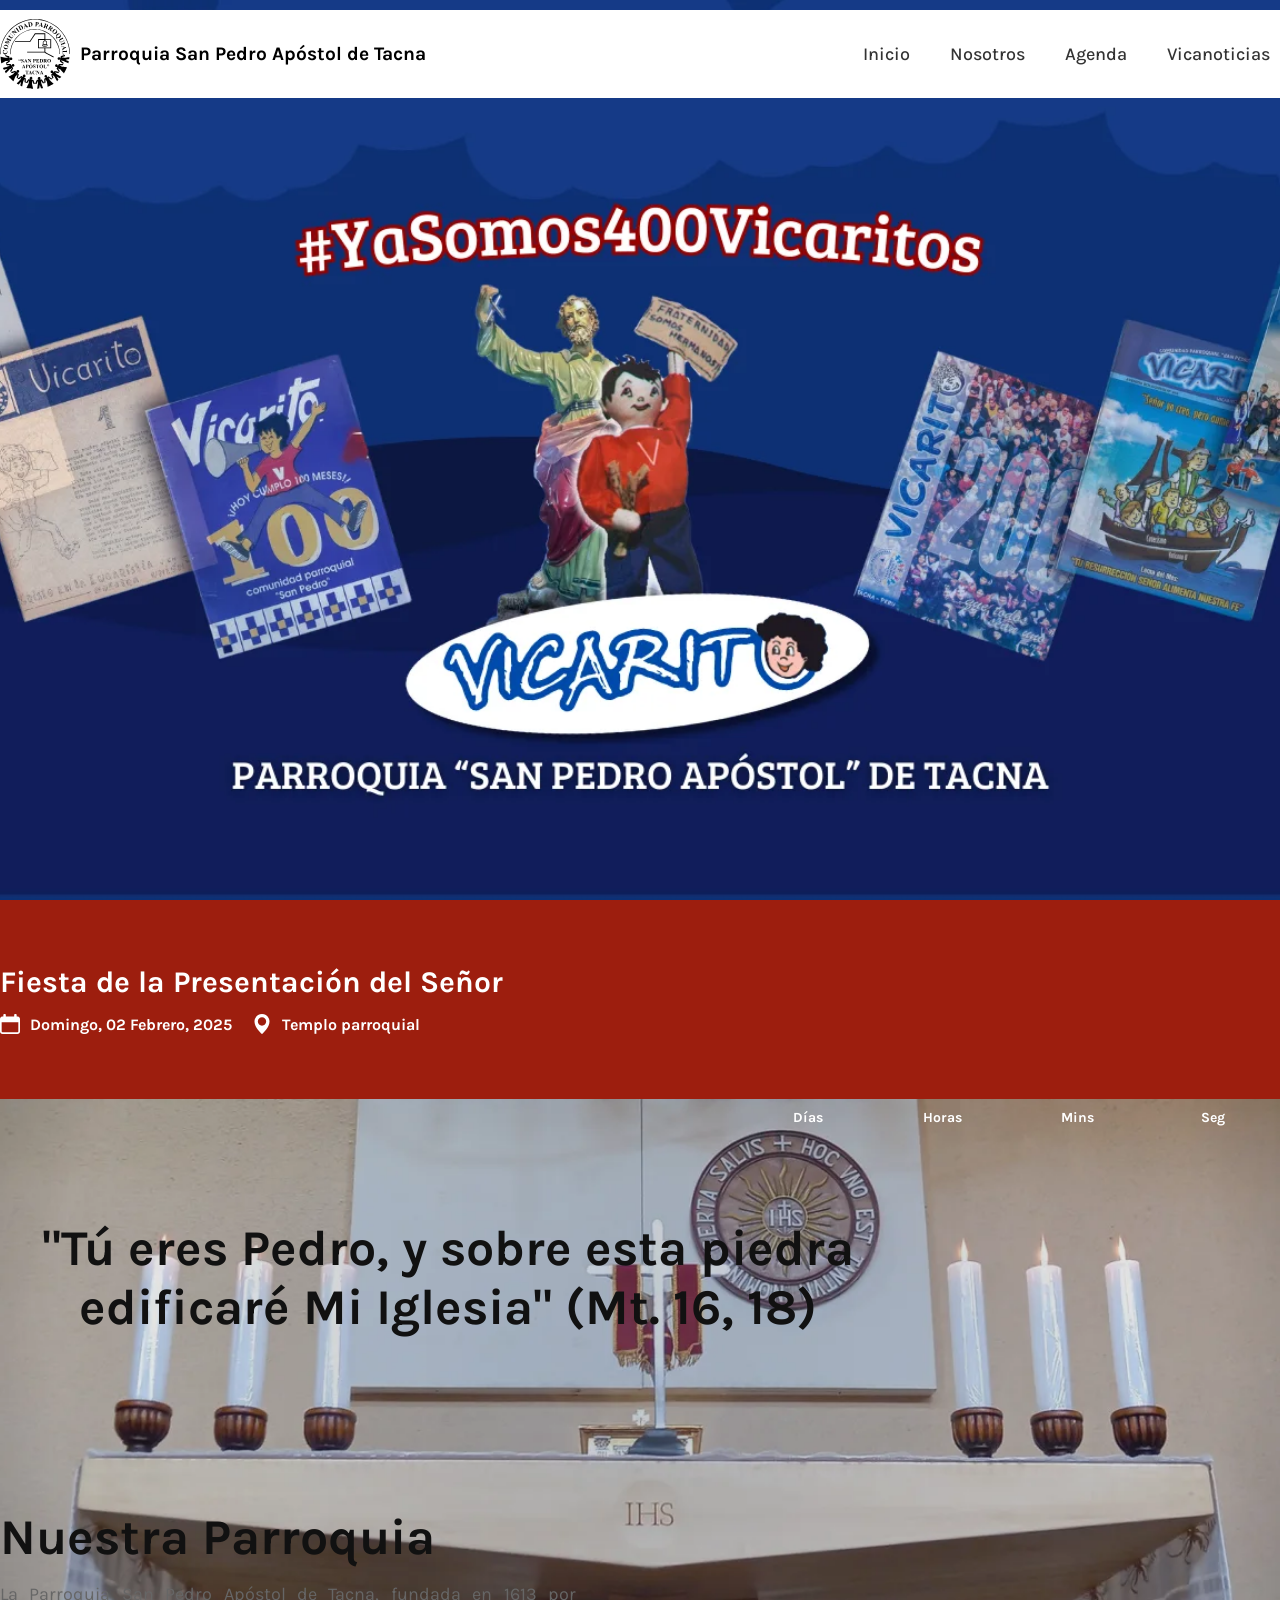
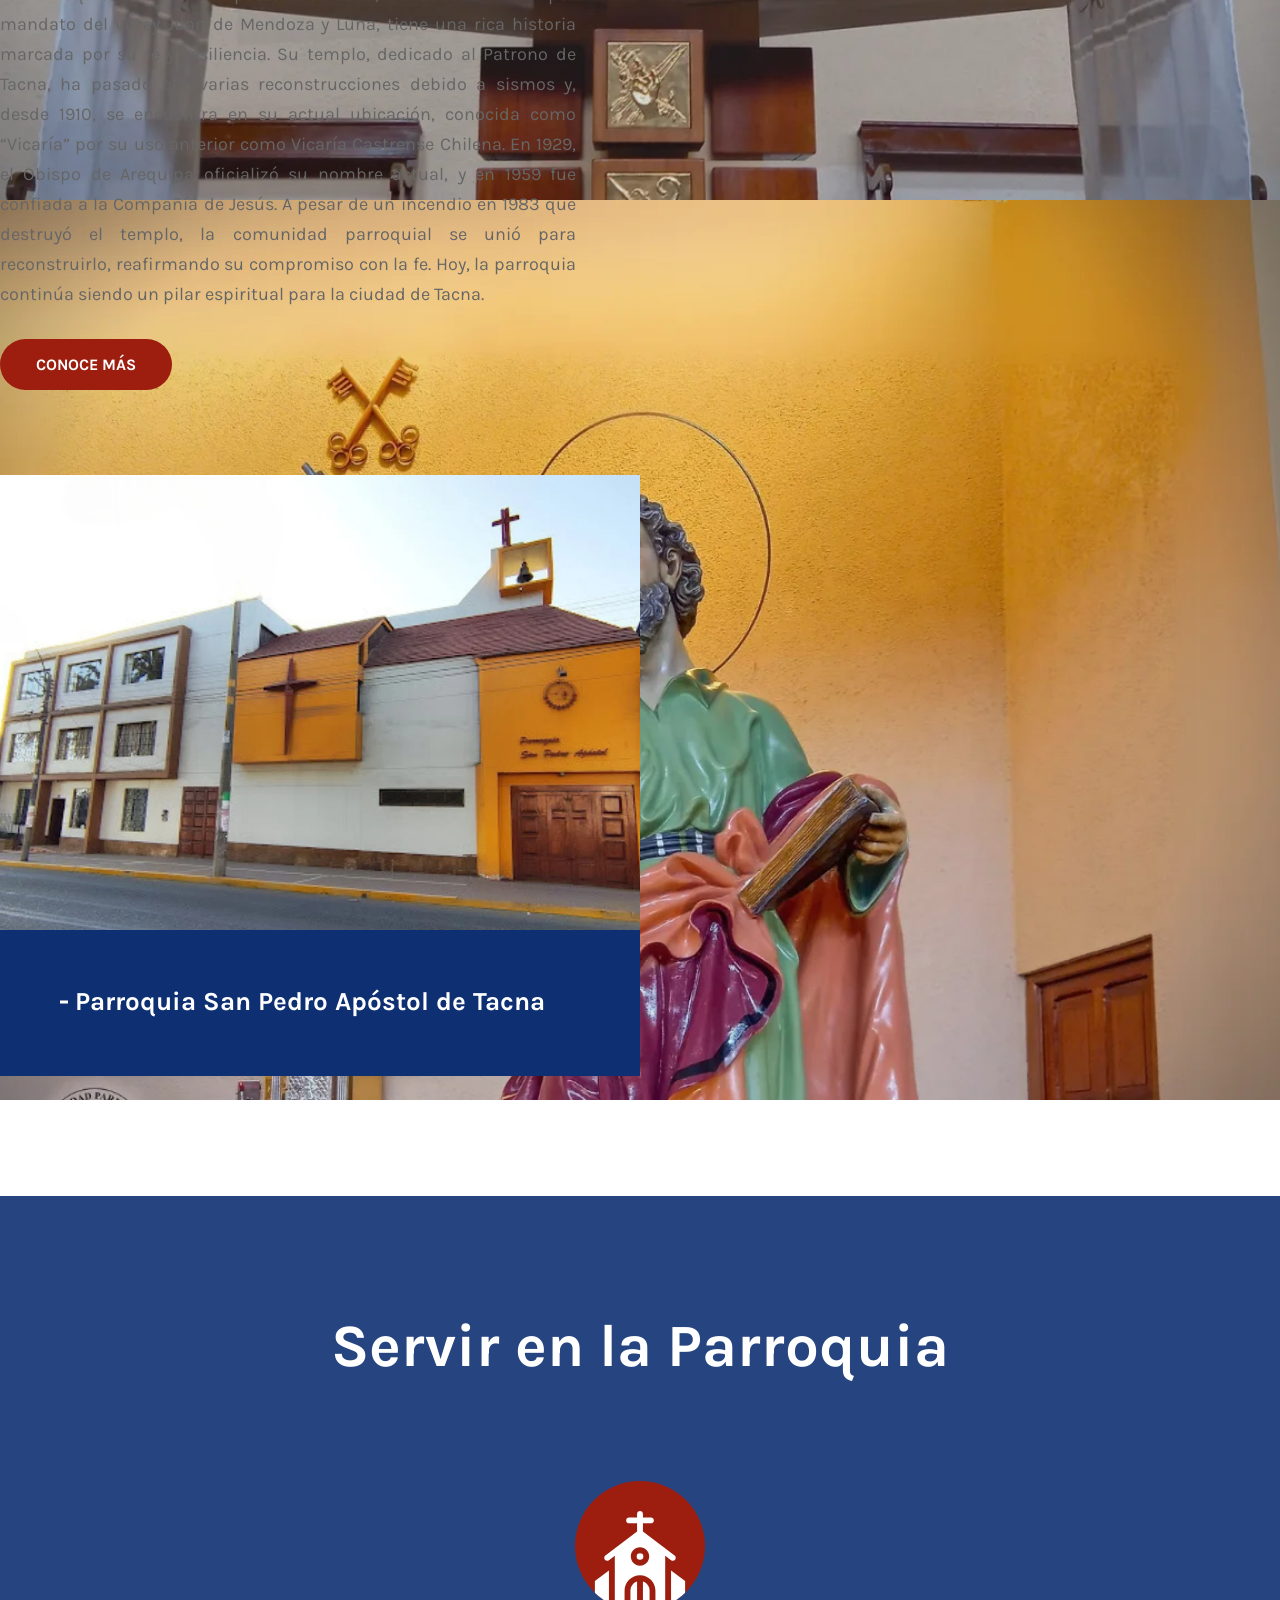
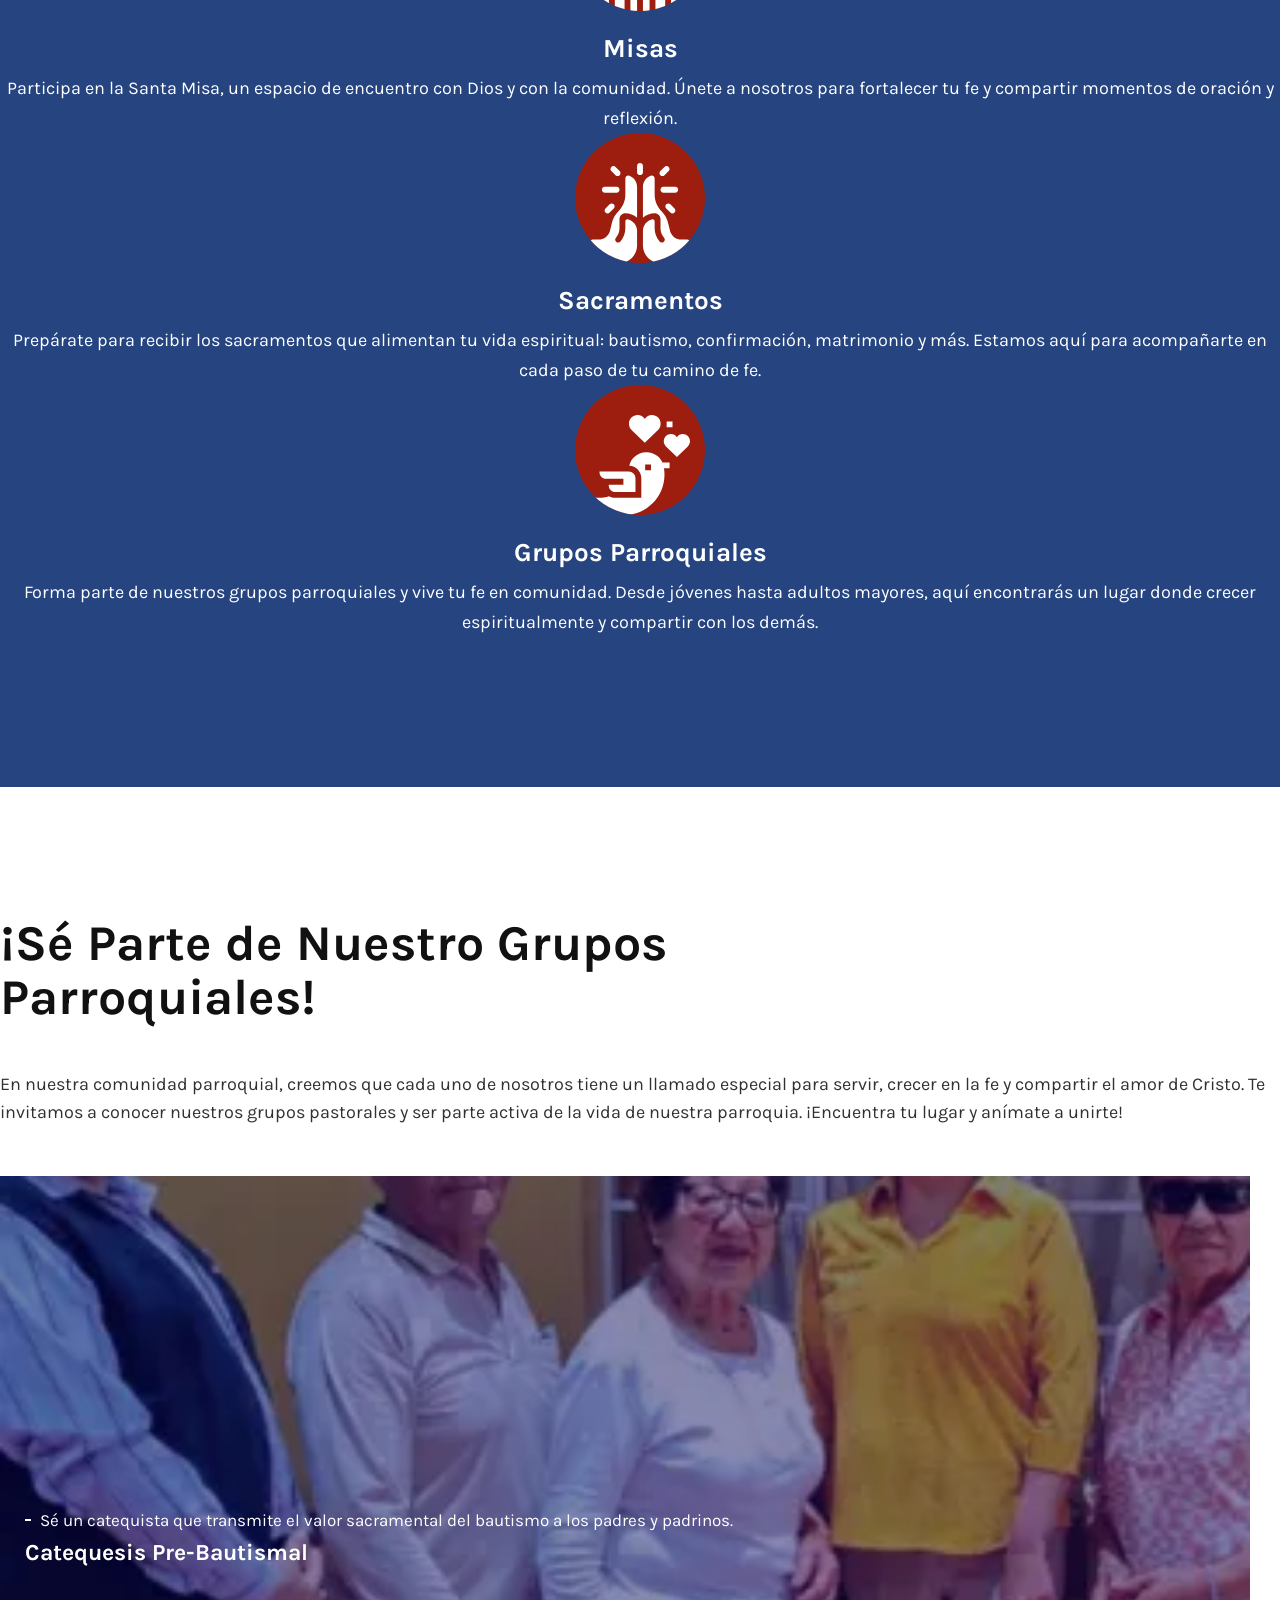
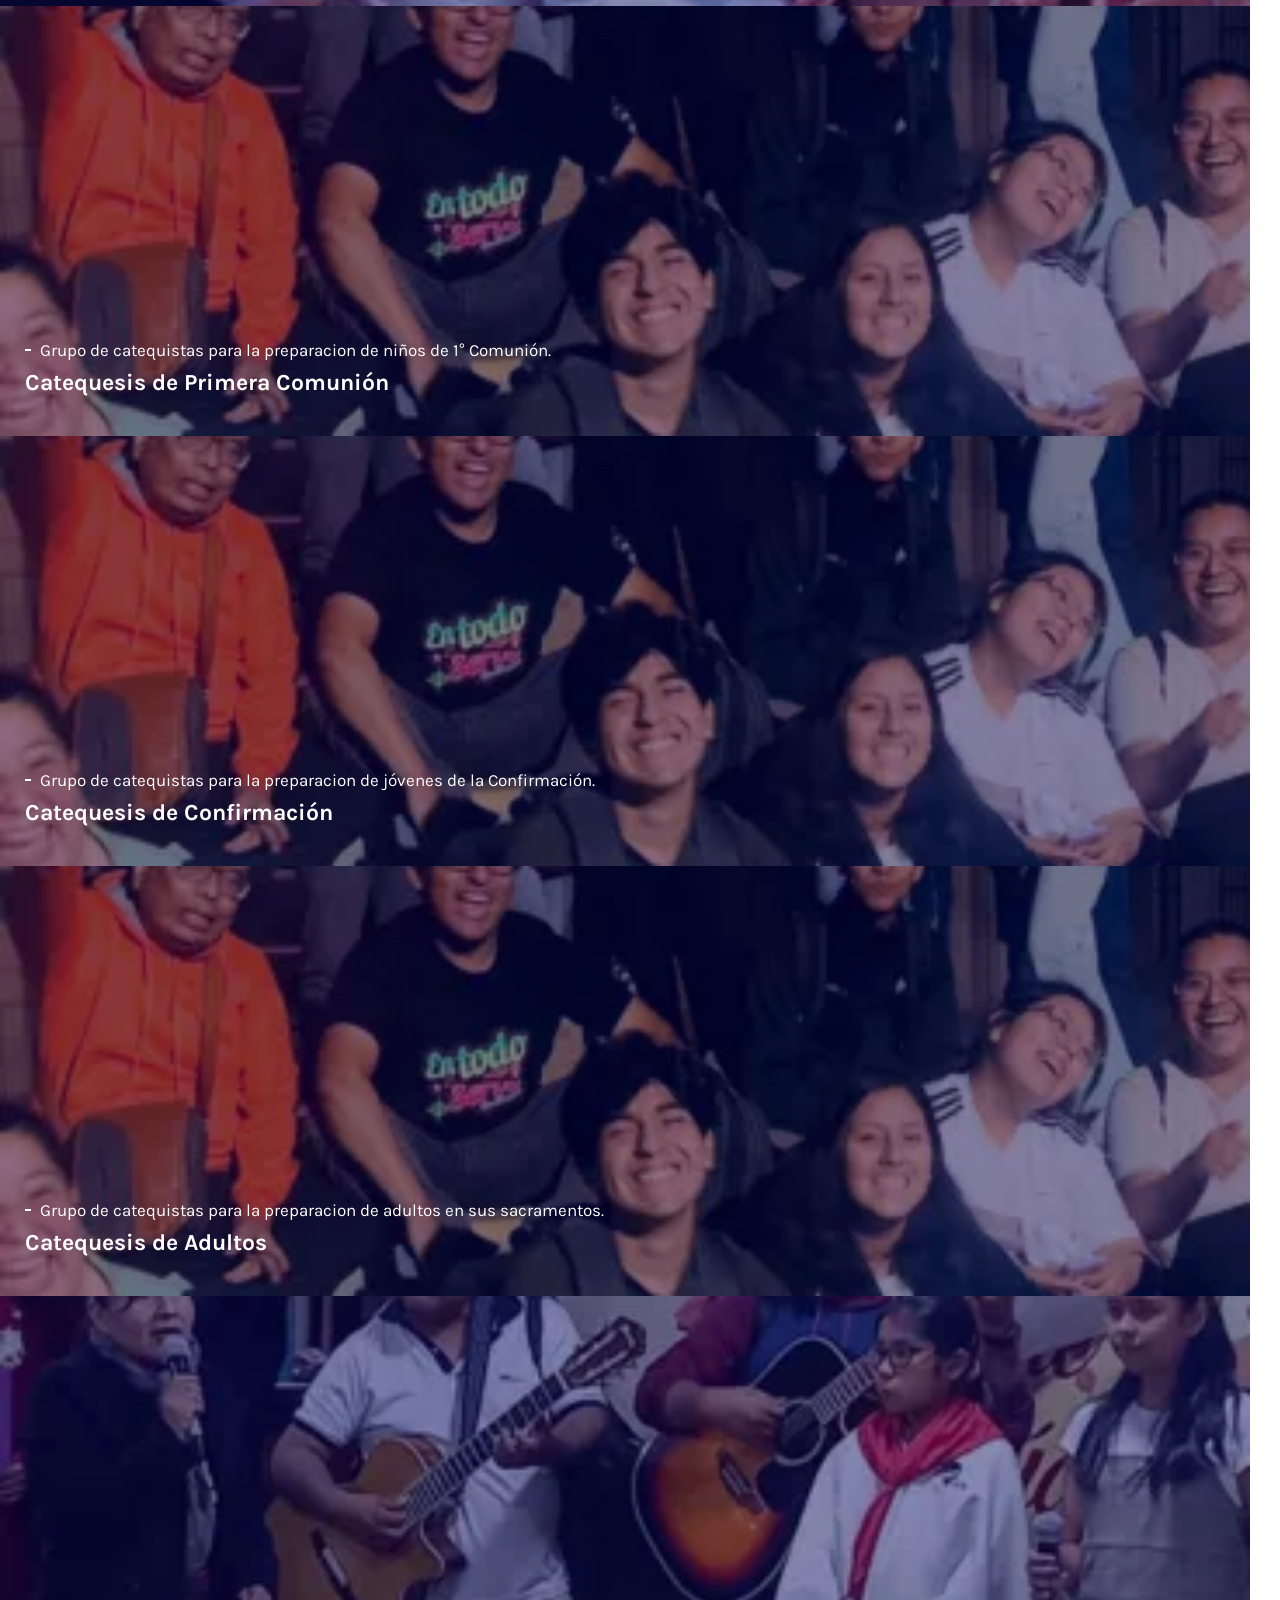
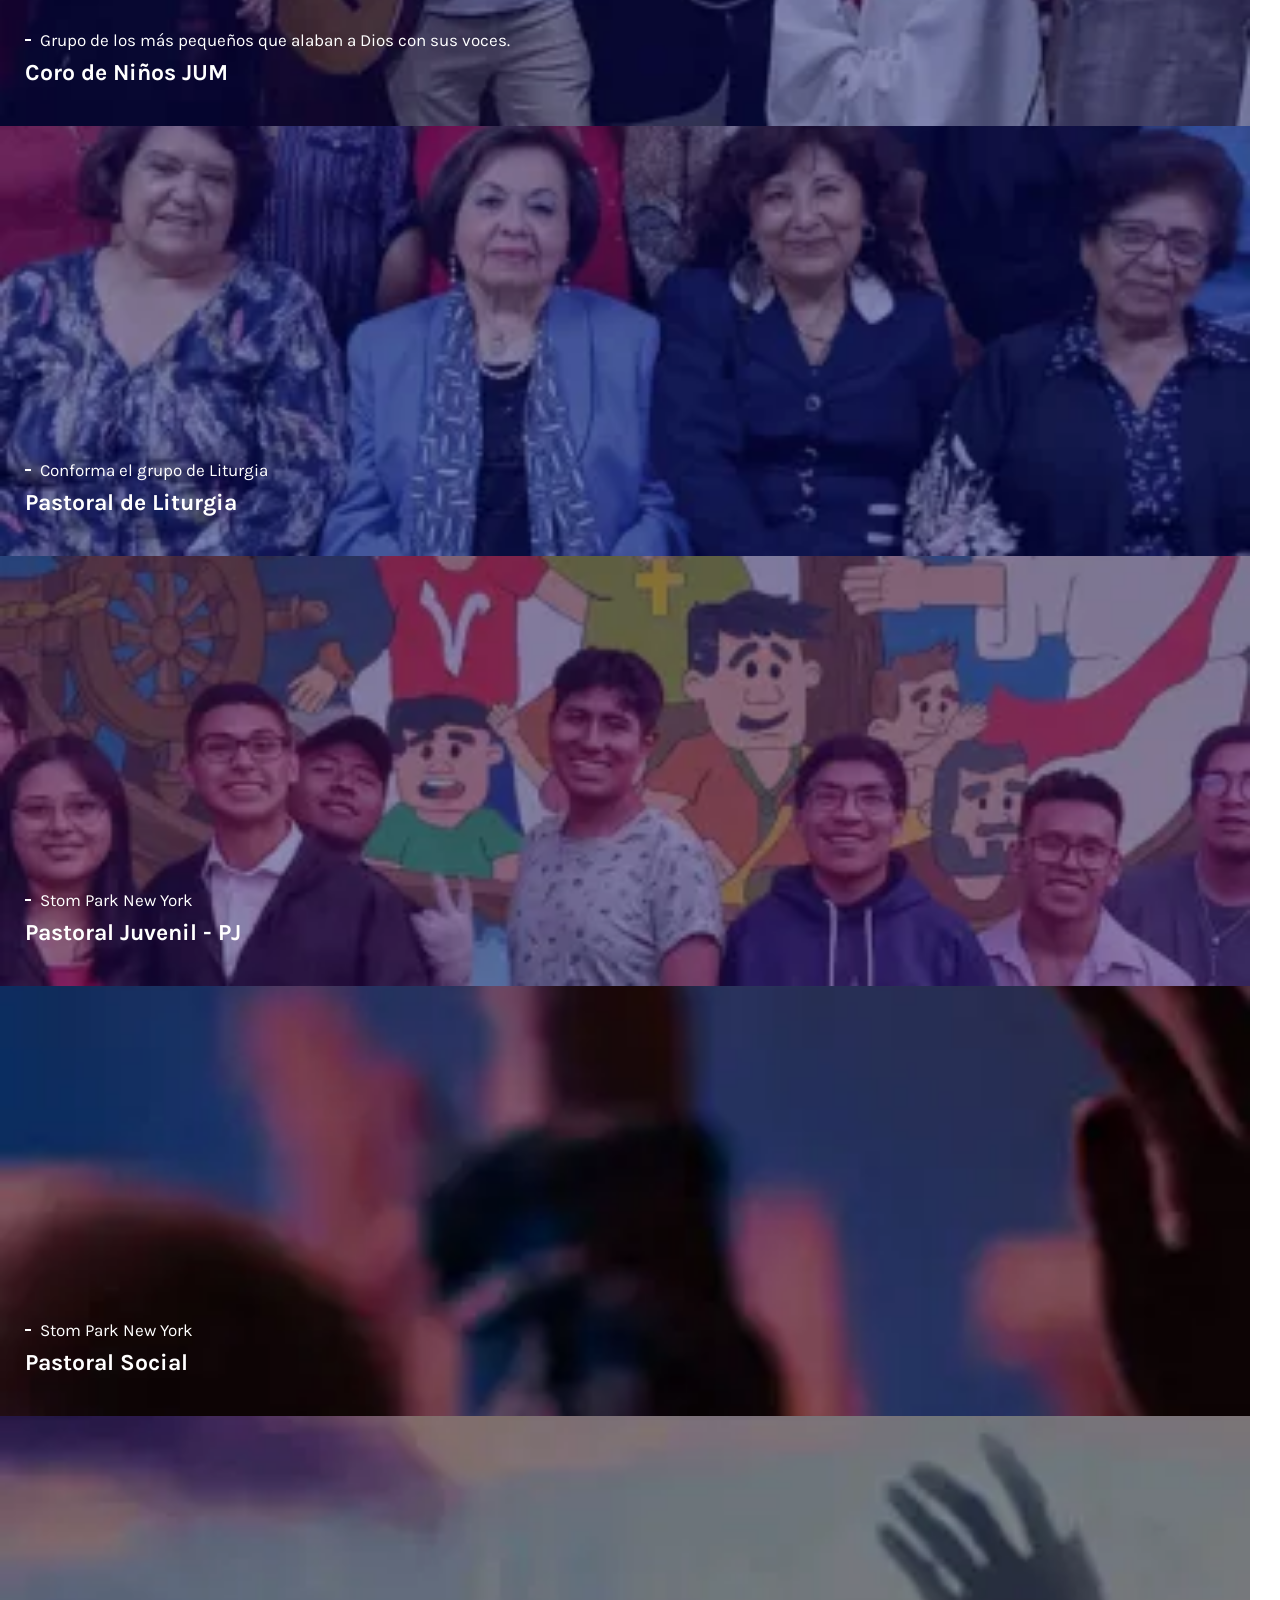
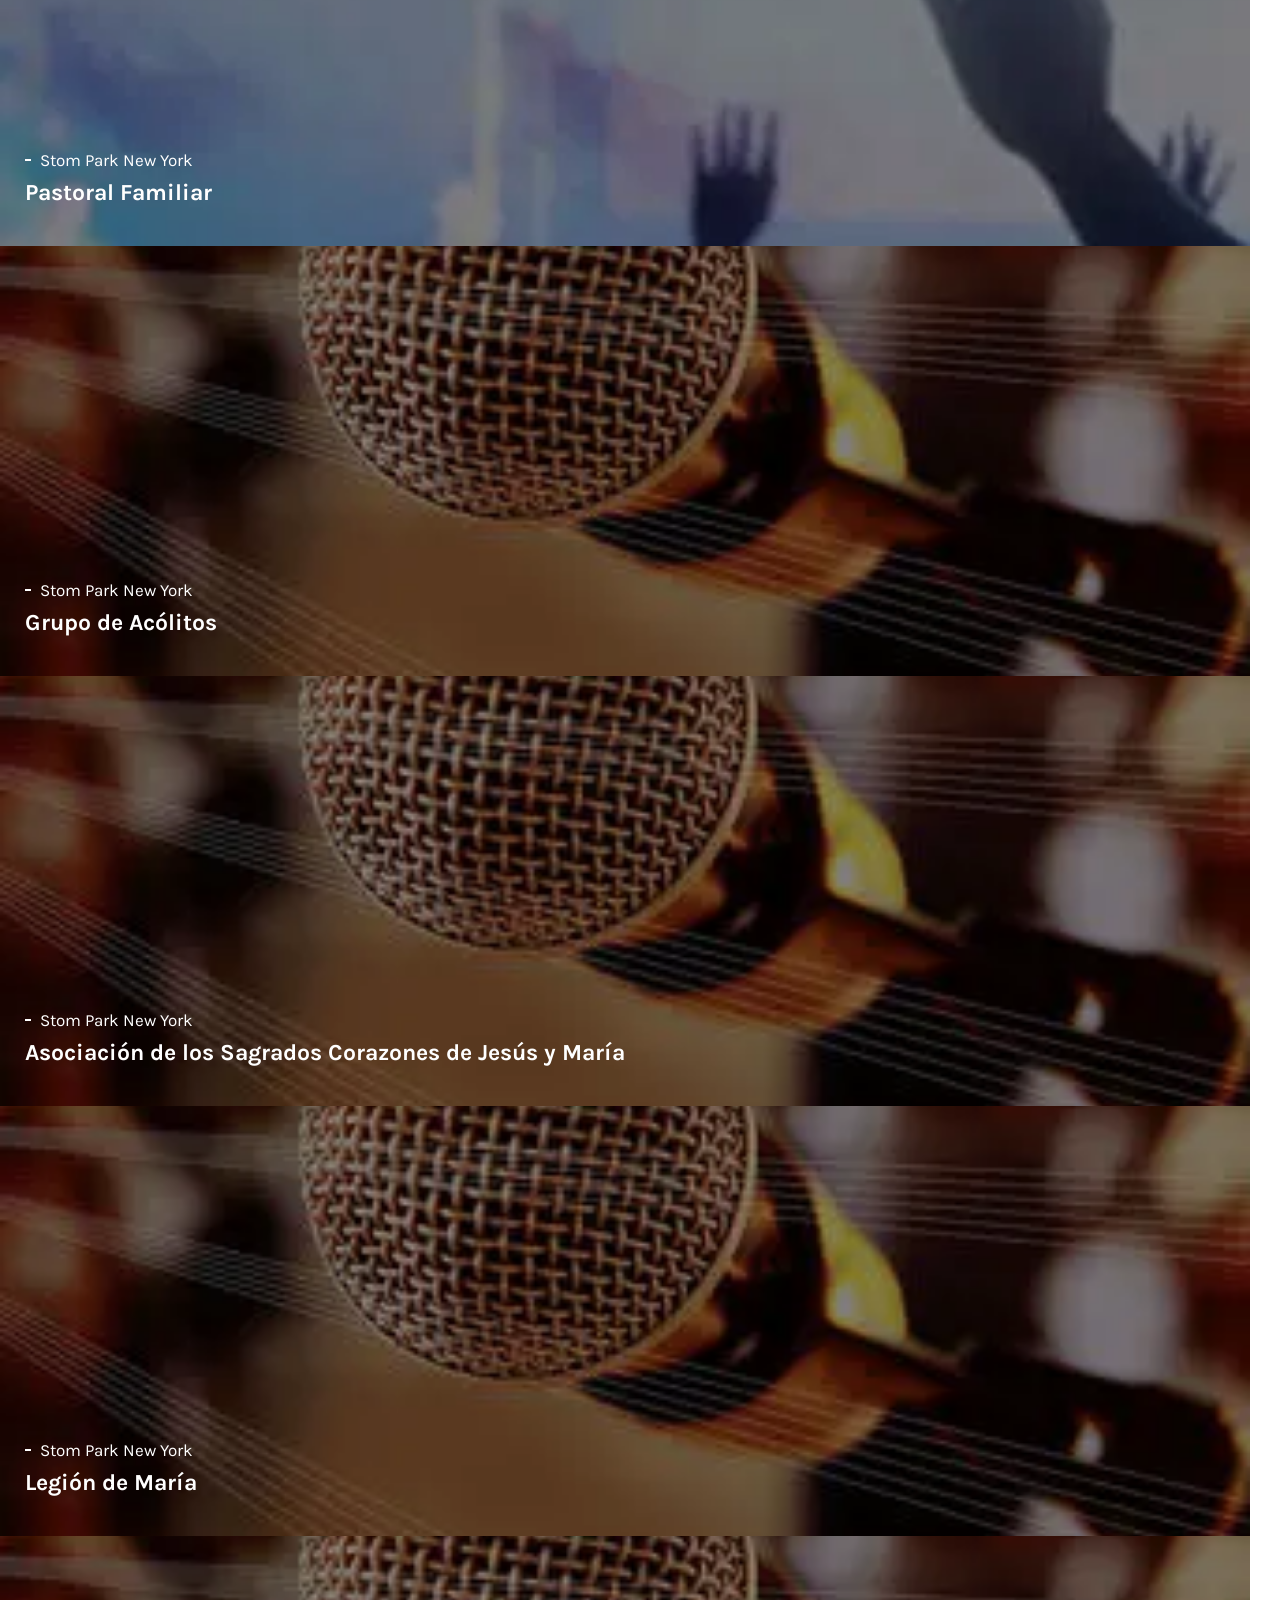
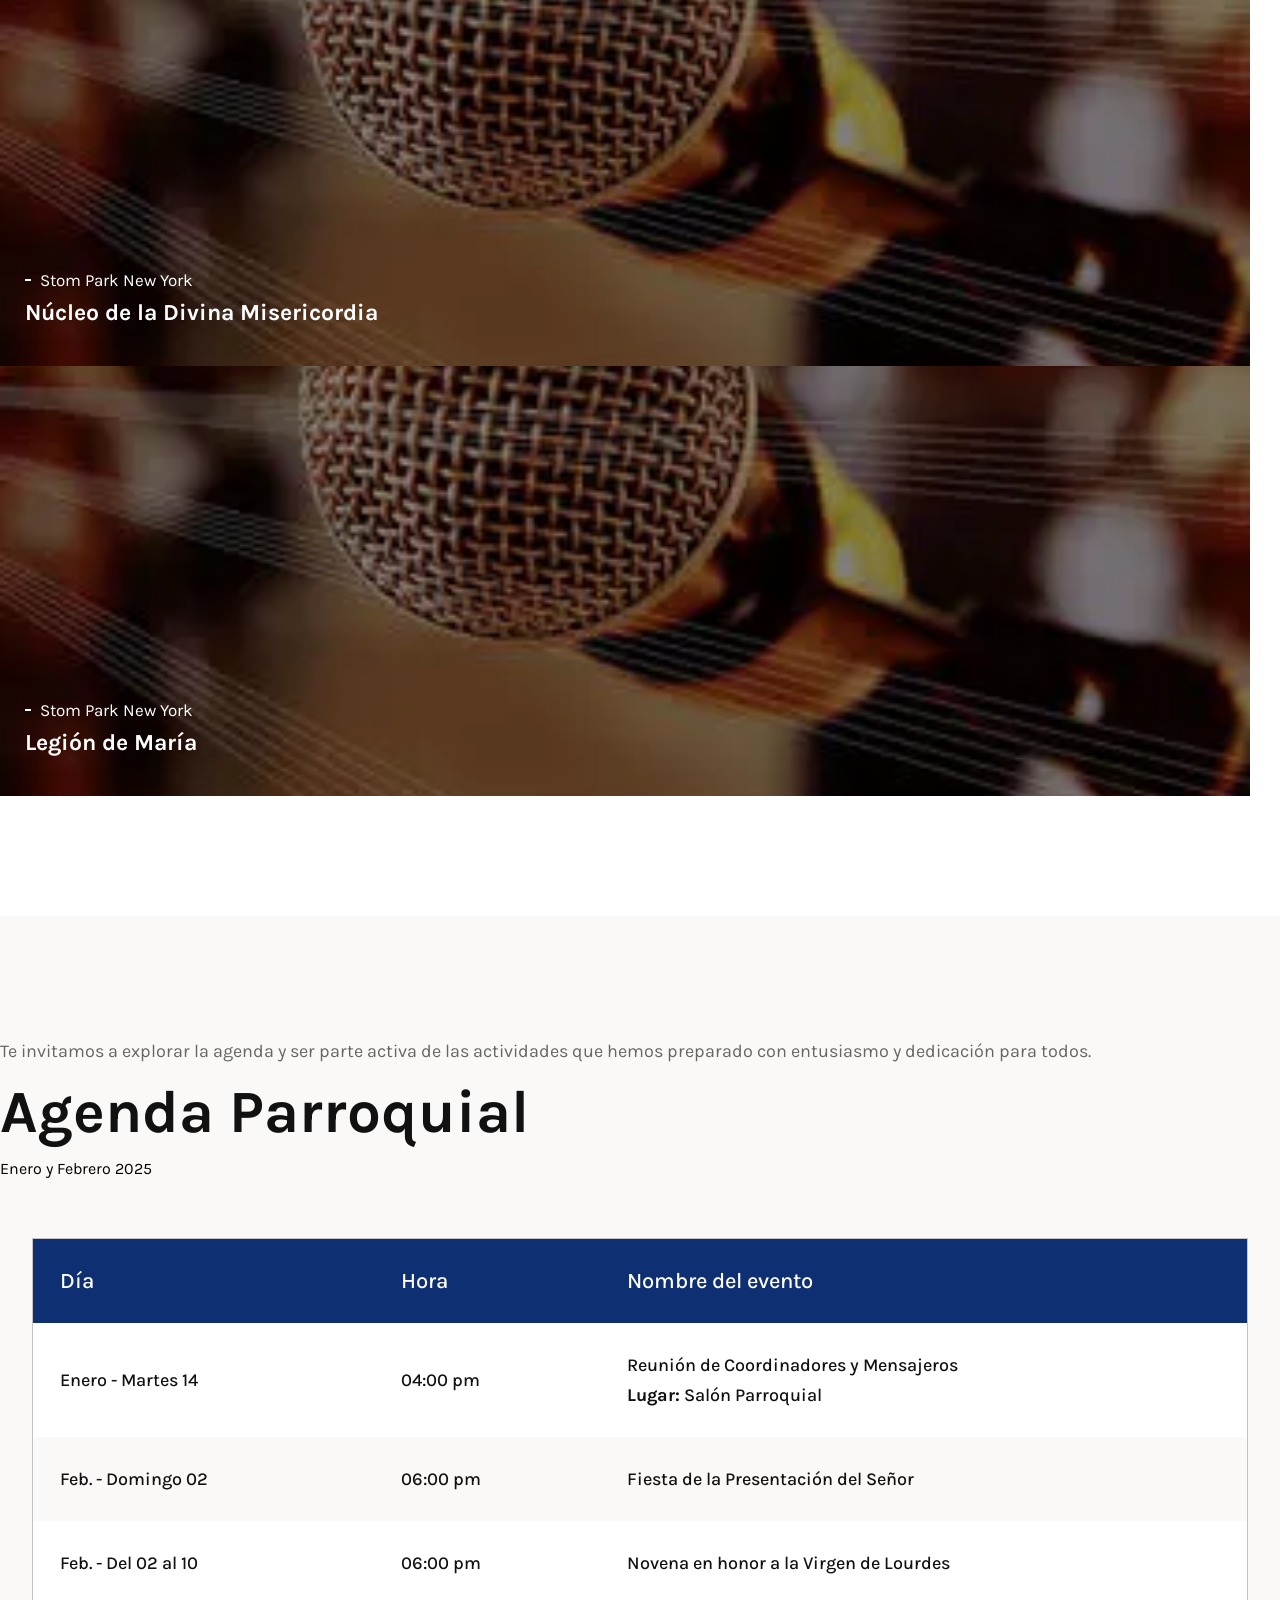
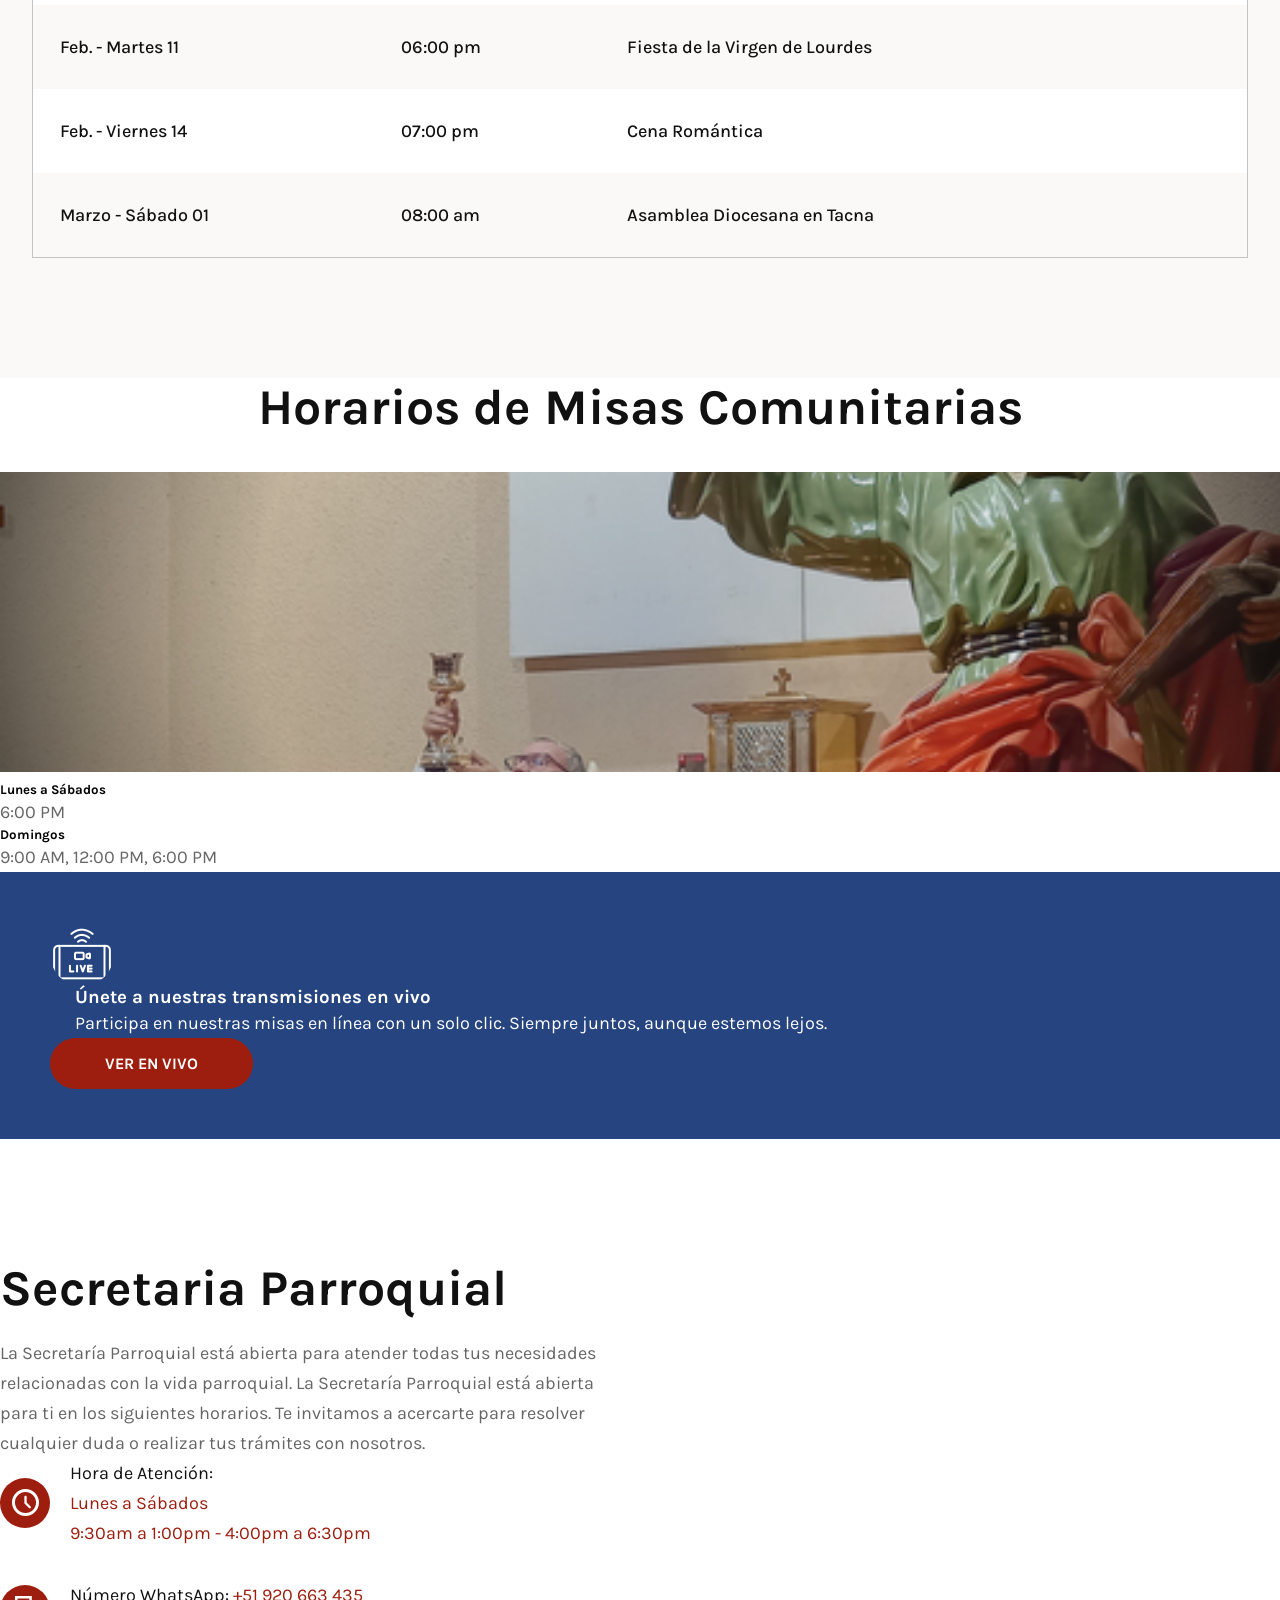
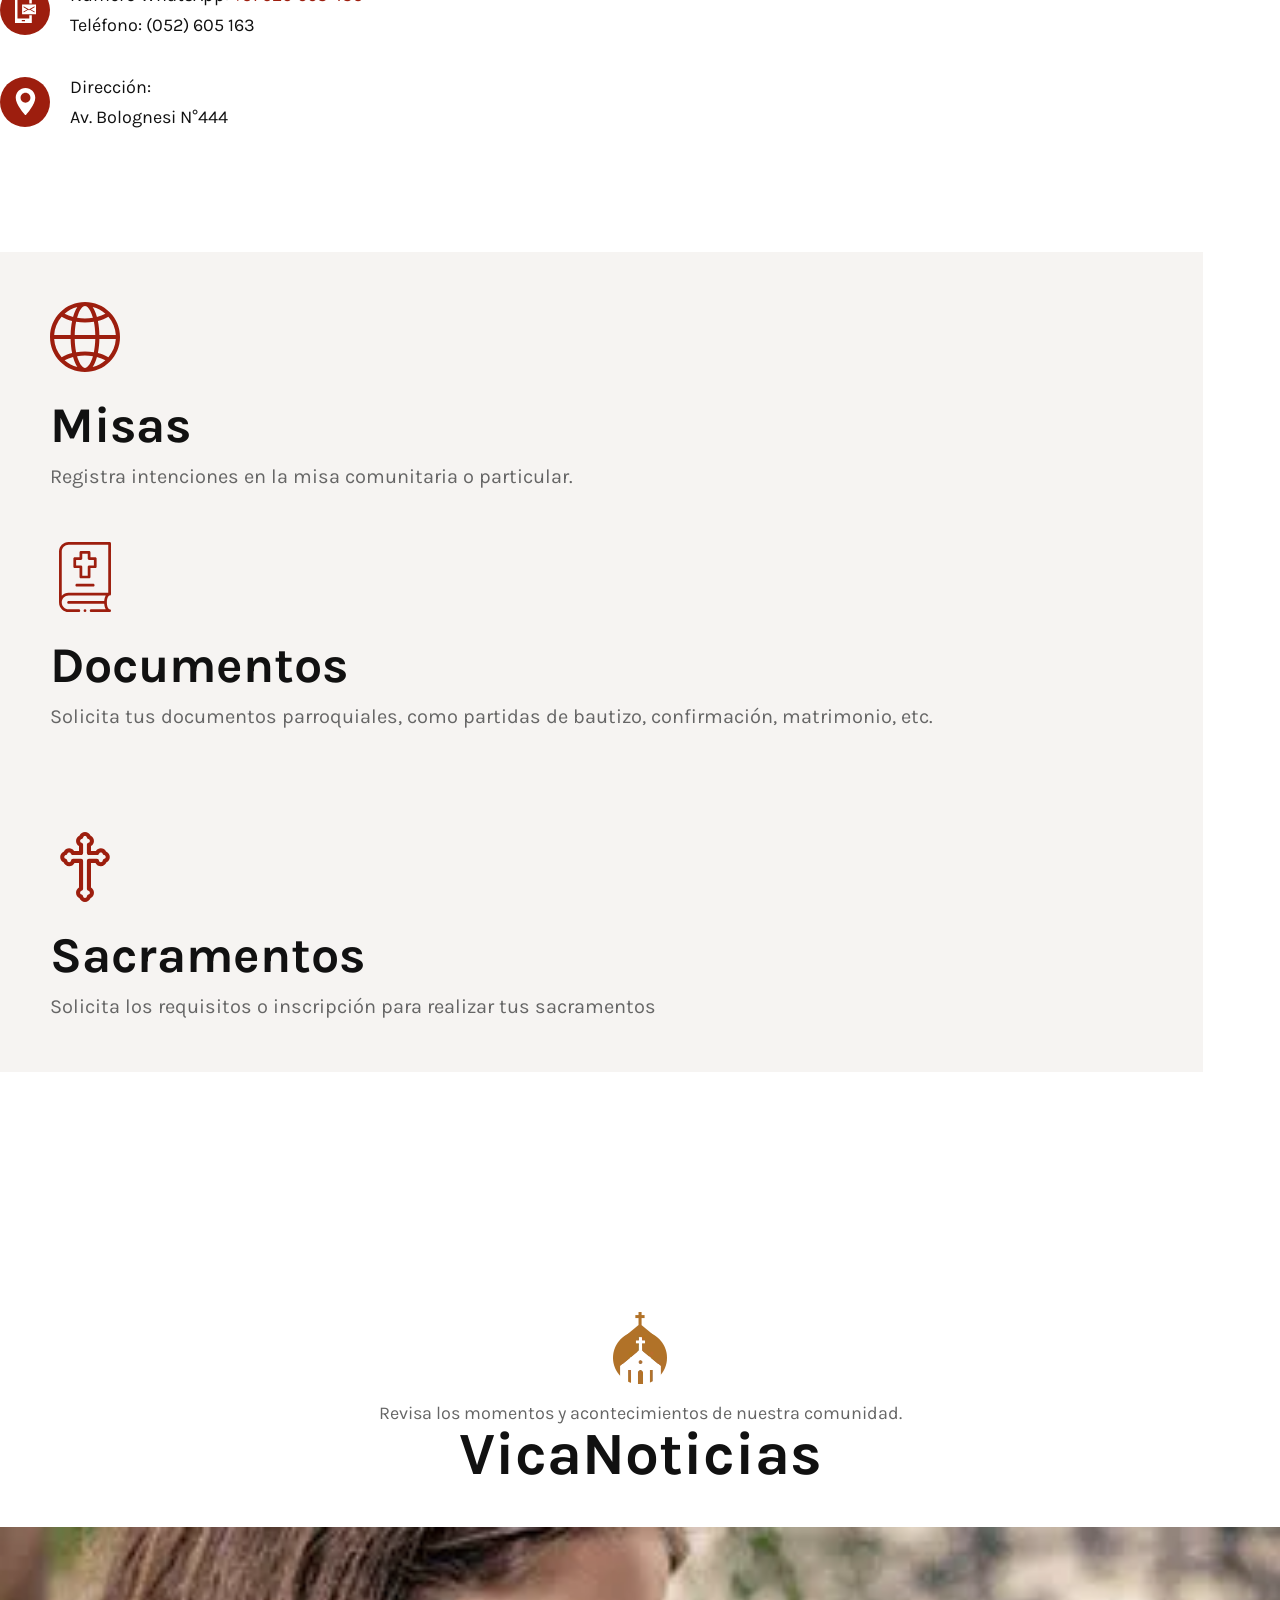
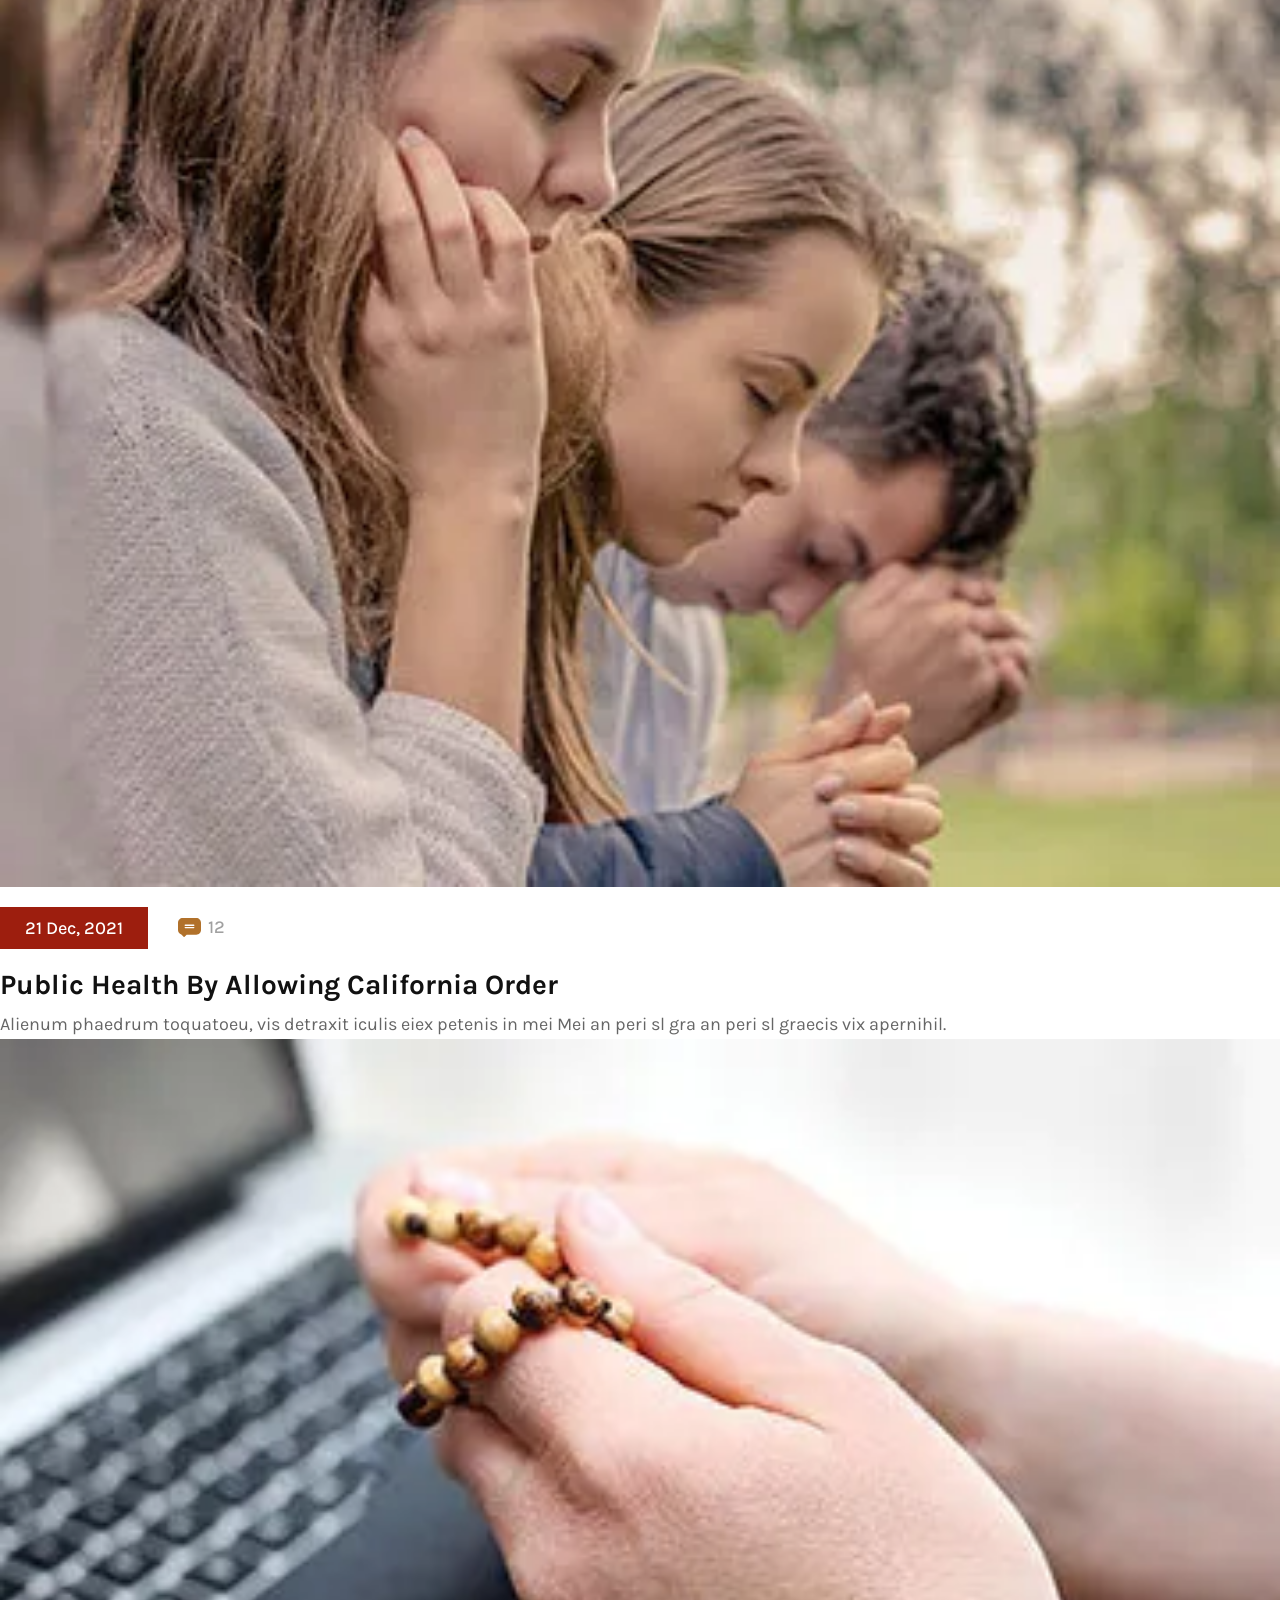
==== commit c49b4bea: "Update index.html" ====
--- a/index.html
+++ b/index.html
@@ -50,7 +50,7 @@
 						<nav>
 
 							<div class="logo" style="display: flex; align-items: center;">
-								 <a href="index.html" style="display: flex; align-items: center; text-decoration: none;">
+								 <a href="index" style="display: flex; align-items: center; text-decoration: none;">
 										 <img src="assets/images/Logotipo-SanPedro.svg" alt="Logo" style="max-height: 70px; margin-right: 10px;">
 										 <span style="font-size: 1.2rem; font-weight: bold; color: #000;">Parroquia San Pedro Apóstol de Tacna </span>
 								 </a>
@@ -59,16 +59,17 @@
 							<div class="nav-bar">
 								<ul>
 									<li class="menu-item-has-children">
-										<a href="JavaScript:void(0)">Inicio</a>
+										<a href="https://parroquiasanpedroapostoltacna.github.io/inicio/">Inicio</a>
 									</li>
 									<li class="menu-item-has-children"><a href="JavaScript:void(0)">Nosotros</a>
 										<ul class="sub-menu">
 											<li><a href="#nosotros">Parroquia</a></li>
 											<li><a href="#grupos-parroquiales">Grupos Parroquiales</a></li>
+											<li><a href="#secretaria">Secretaría Parroquial</a></li>
 										</ul>
 									</li>
 									<li><a href="#agenda">Agenda</a></li>
-									<li><a href="contact-us.html" style="padding-right: 10px">Vicanoticias</a></li>
+									<li><a href="#vicanoticias" style="padding-right: 10px">Vicanoticias</a></li>
 								</ul>
 							</div>
 
@@ -92,16 +93,17 @@
 			</div>
 			<ul>
 				<li class="menu-item-has-children">
-					<a href="JavaScript:void(0)">Inicio</a>
+					<a href="https://parroquiasanpedroapostoltacna.github.io/inicio/">Inicio</a>
 				</li>
 				<li class="menu-item-has-children"><a href="JavaScript:void(0)">Nosotros</a>
 					<ul class="sub-menu">
 						<li><a href="#nosotros">Parroquia</a></li>
 						<li><a href="#grupos-parroquiales">Grupos Parroquiales</a></li>
+						<li><a href="#secretaria">Secretaría Parroquial</a></li>
 					</ul>
 				</li>
 				<li><a href="#agenda">Agenda</a></li>
-				<li><a href="contact-us.html">Vicanoticias</a></li>
+				<li><a href="#vicanoticias">Vicanoticias</a></li>
 			</ul>
 			<a href="JavaScript:void(0)" id="res-cross"></a>
 		</div>
@@ -567,7 +569,7 @@
 			</ul>
 		</div>
 	</div>
-	<section class="gap about-three">
+	<section class="gap about-three" id="secretaria">
 		<div class="container">
 			<div class="row align-items-center">
 
@@ -649,12 +651,12 @@
 	</section>
 
 	<!-- Blog Start -->
-	<section class="gap blog">
+	<section class="gap blog" id="vicanoticias">
 		<div class="container">
 			<div class="heading">
 				<img src="assets/images/heading-img.webp" alt="Heading Image 5">
-				<p>Scandoulous Things Jesus did in his Ministry</p>
-				<h2>Recent Articles</h2>
+				<p>Revisa los momentos y acontecimientos de nuestra comunidad.</p>
+				<h2>VicaNoticias</h2>
 			</div>
 			<div class="row justify-content-center">
 				<div class="col-lg-4 col-md-6 col-sm-12">
@@ -701,7 +703,7 @@
 			</div>
 
 			<div class="d-flex justify-content-center loadmore">
-				<a href="blog.html" class="theme-btn">View All Posts</a>
+				<a href="Vicanoticias" class="theme-btn">View All Posts</a>
 			</div>
 		</div>
 	</section>
@@ -722,10 +724,6 @@
 					</div>
 				</div>
 				<div class="row">
-					<div class="footer-main-content text-center w-95 m-auto position-relative">
-						<a href="index.html"><img src="assets/images/Logotipo-SanPedro.svg" alt="footer logo" style="height:90px"></a>
-						<p class="w-40 m-auto font-bold">Send us your prayer request or praise report below or email us at <span>blesso@domain.com</span></p>
-					</div>
 					<div class="copy-right text-center justify-content-center">
 						<div class="footer-rights">
 							<p class="text-white">© Copyright <span class="text-white">2024 Vicaria</span>. Todos los derechos reservados.</p>
@@ -755,6 +753,13 @@
 	<script src="assets/js/bootstrap.min.js"></script>
 	<!-- Custom Js -->
 	<script src="assets/js/custom.js"></script>
+
+	<script> 
+	function scrollToSection(sectionId) {
+	  const element = document.getElementById(sectionId);
+	  element.scrollIntoView({ behavior: 'smooth' });
+	}
+	</script>
 </body>
 
 </html>
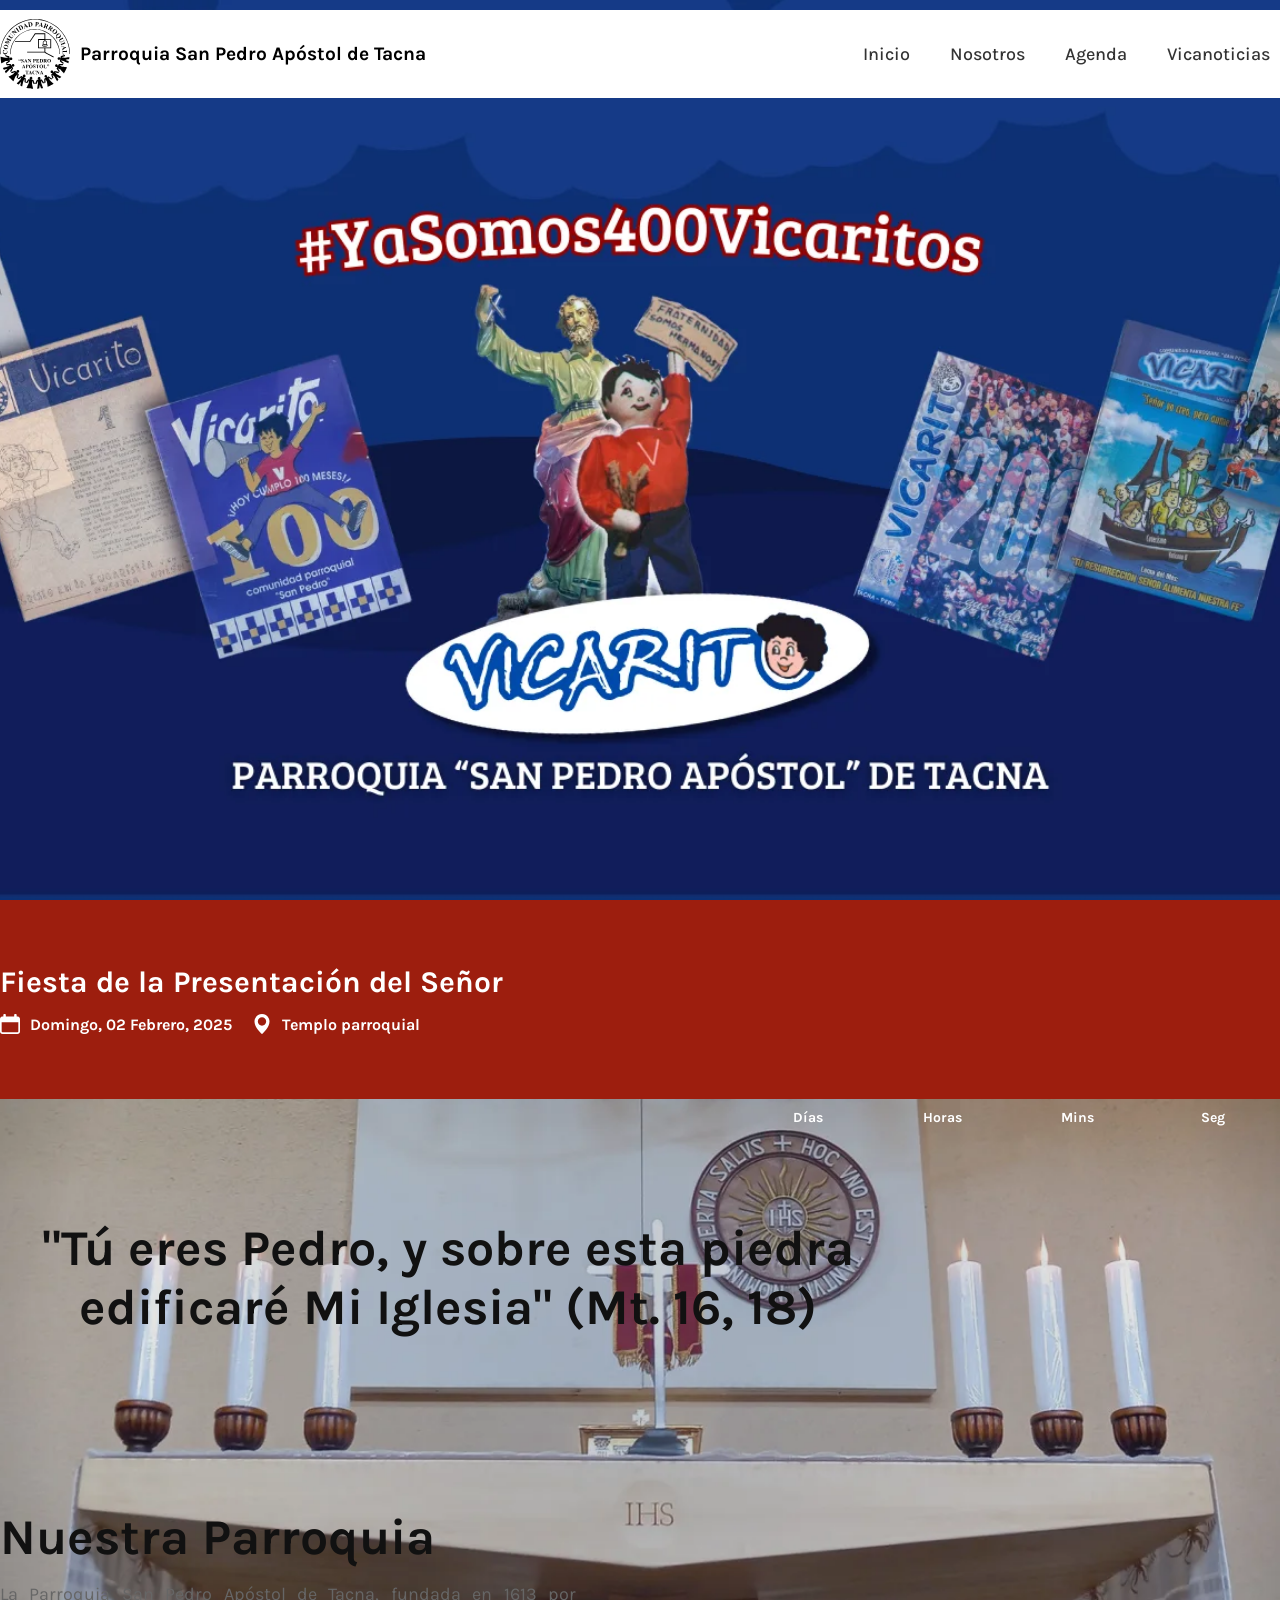
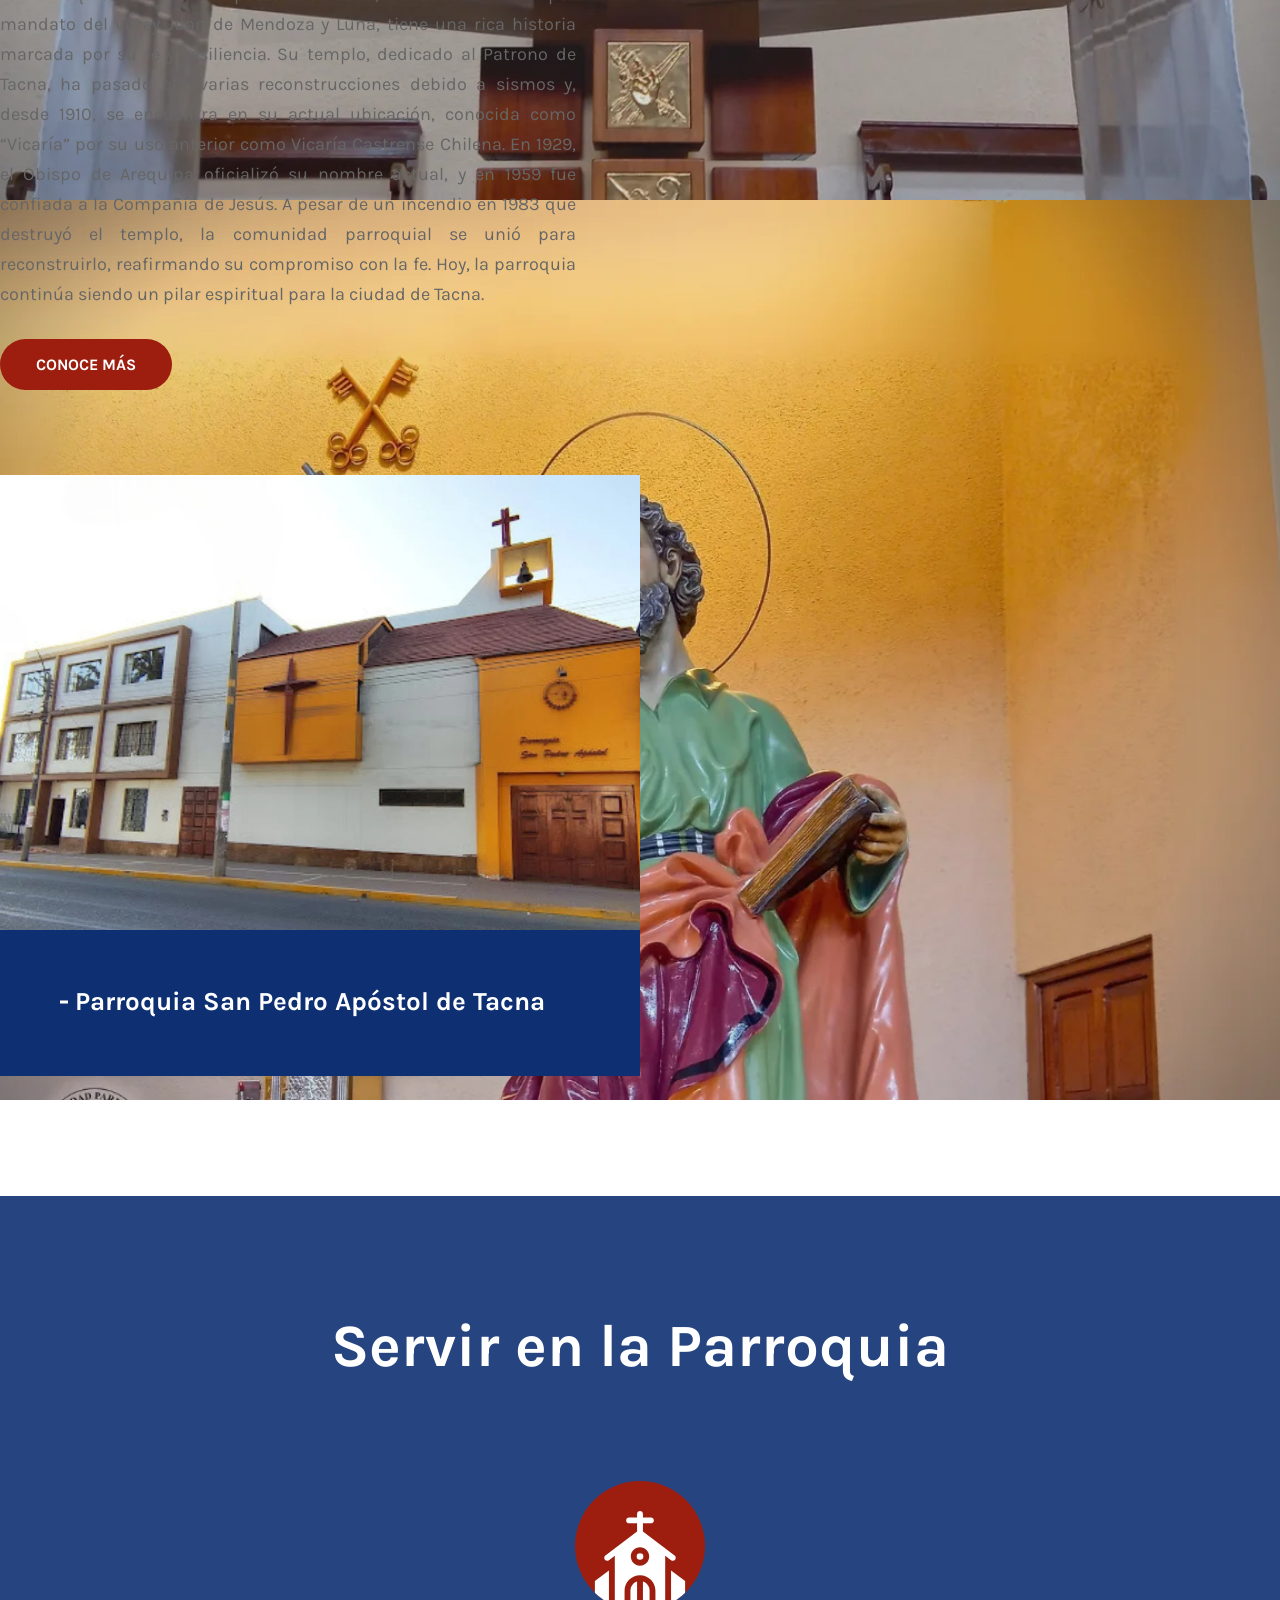
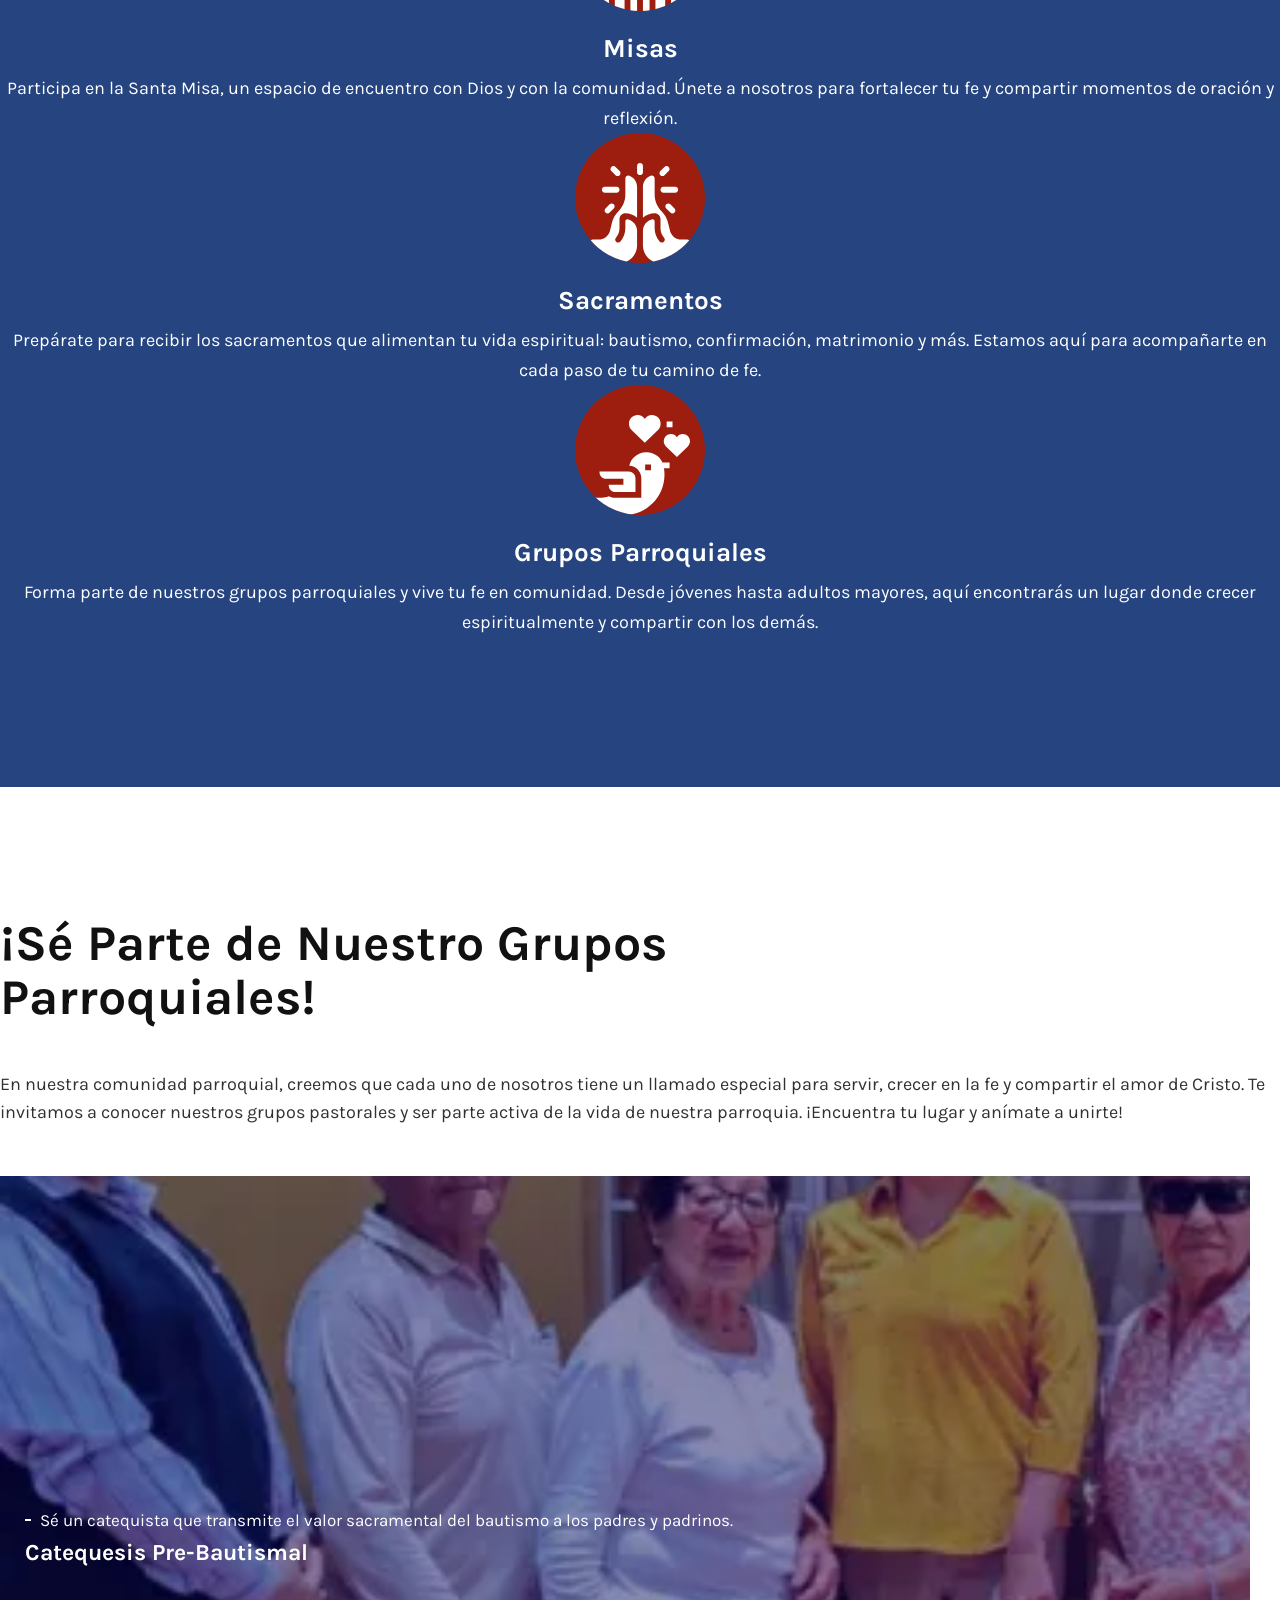
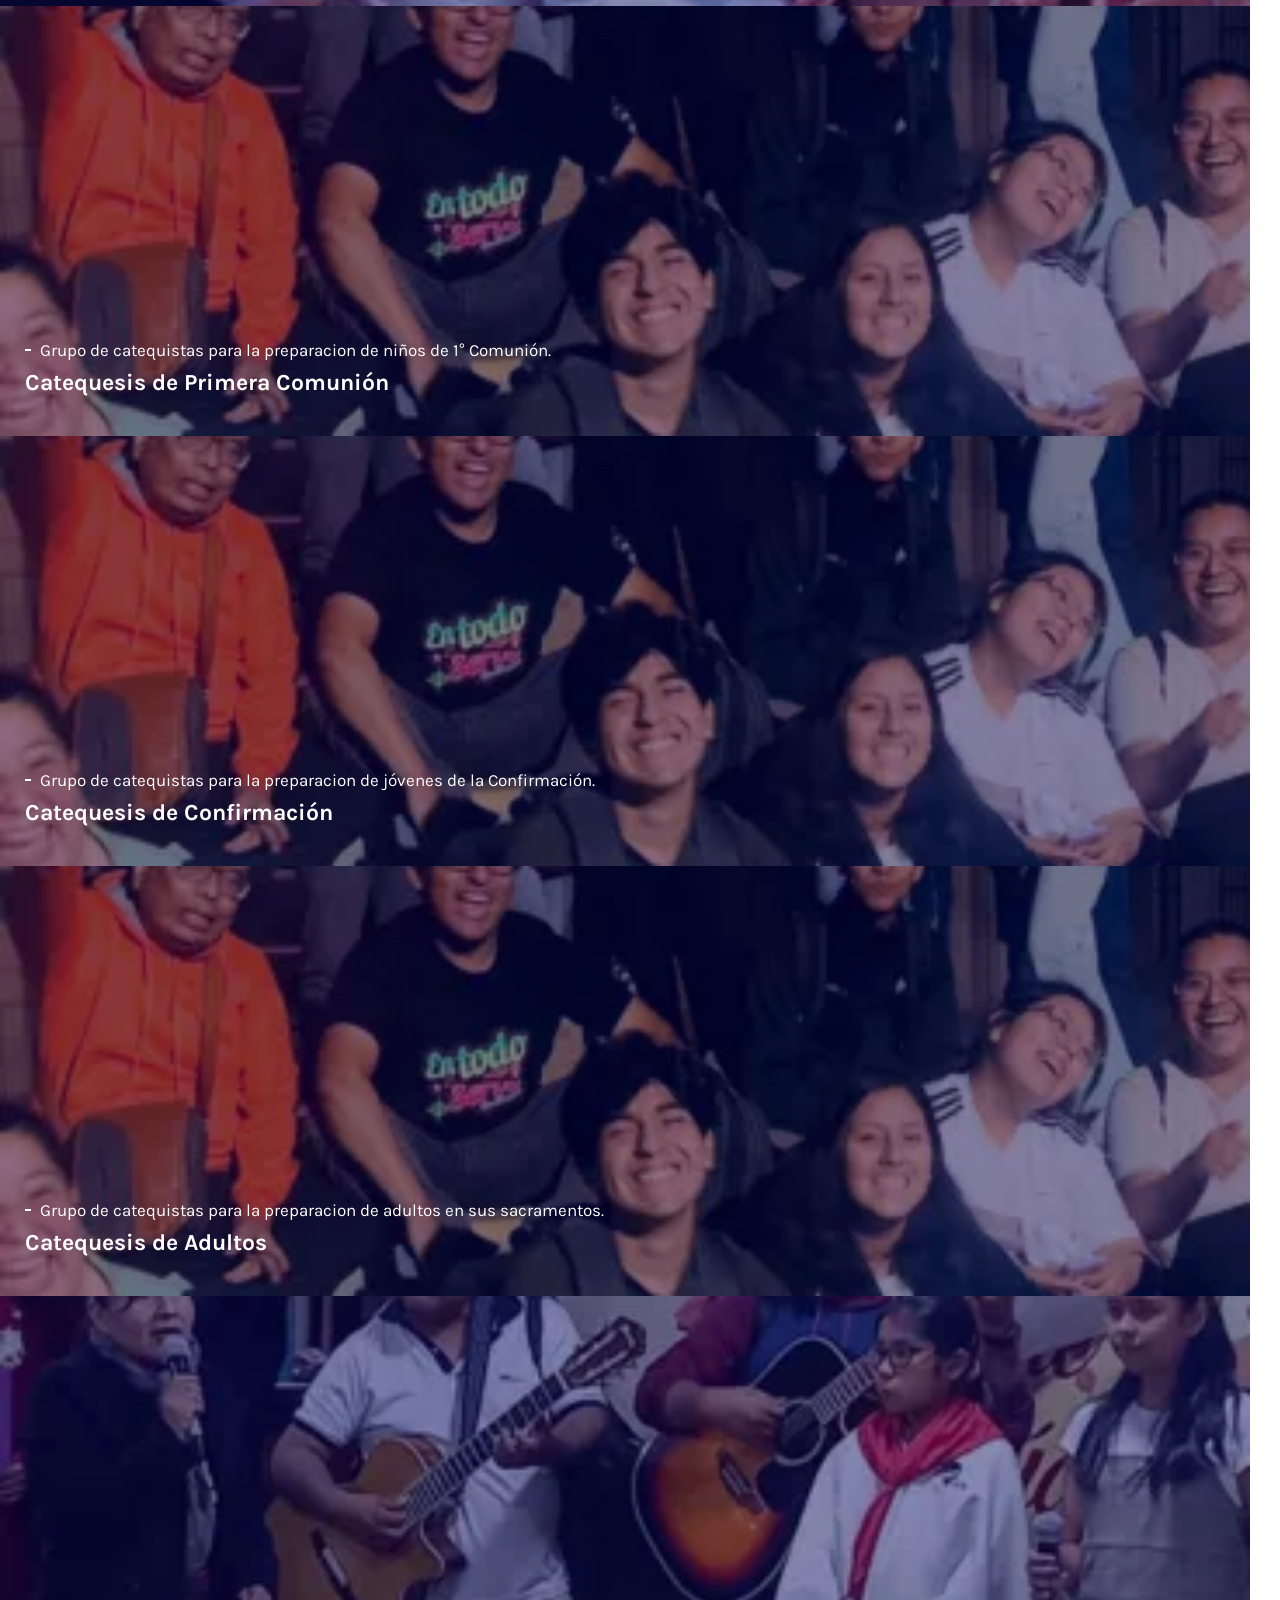
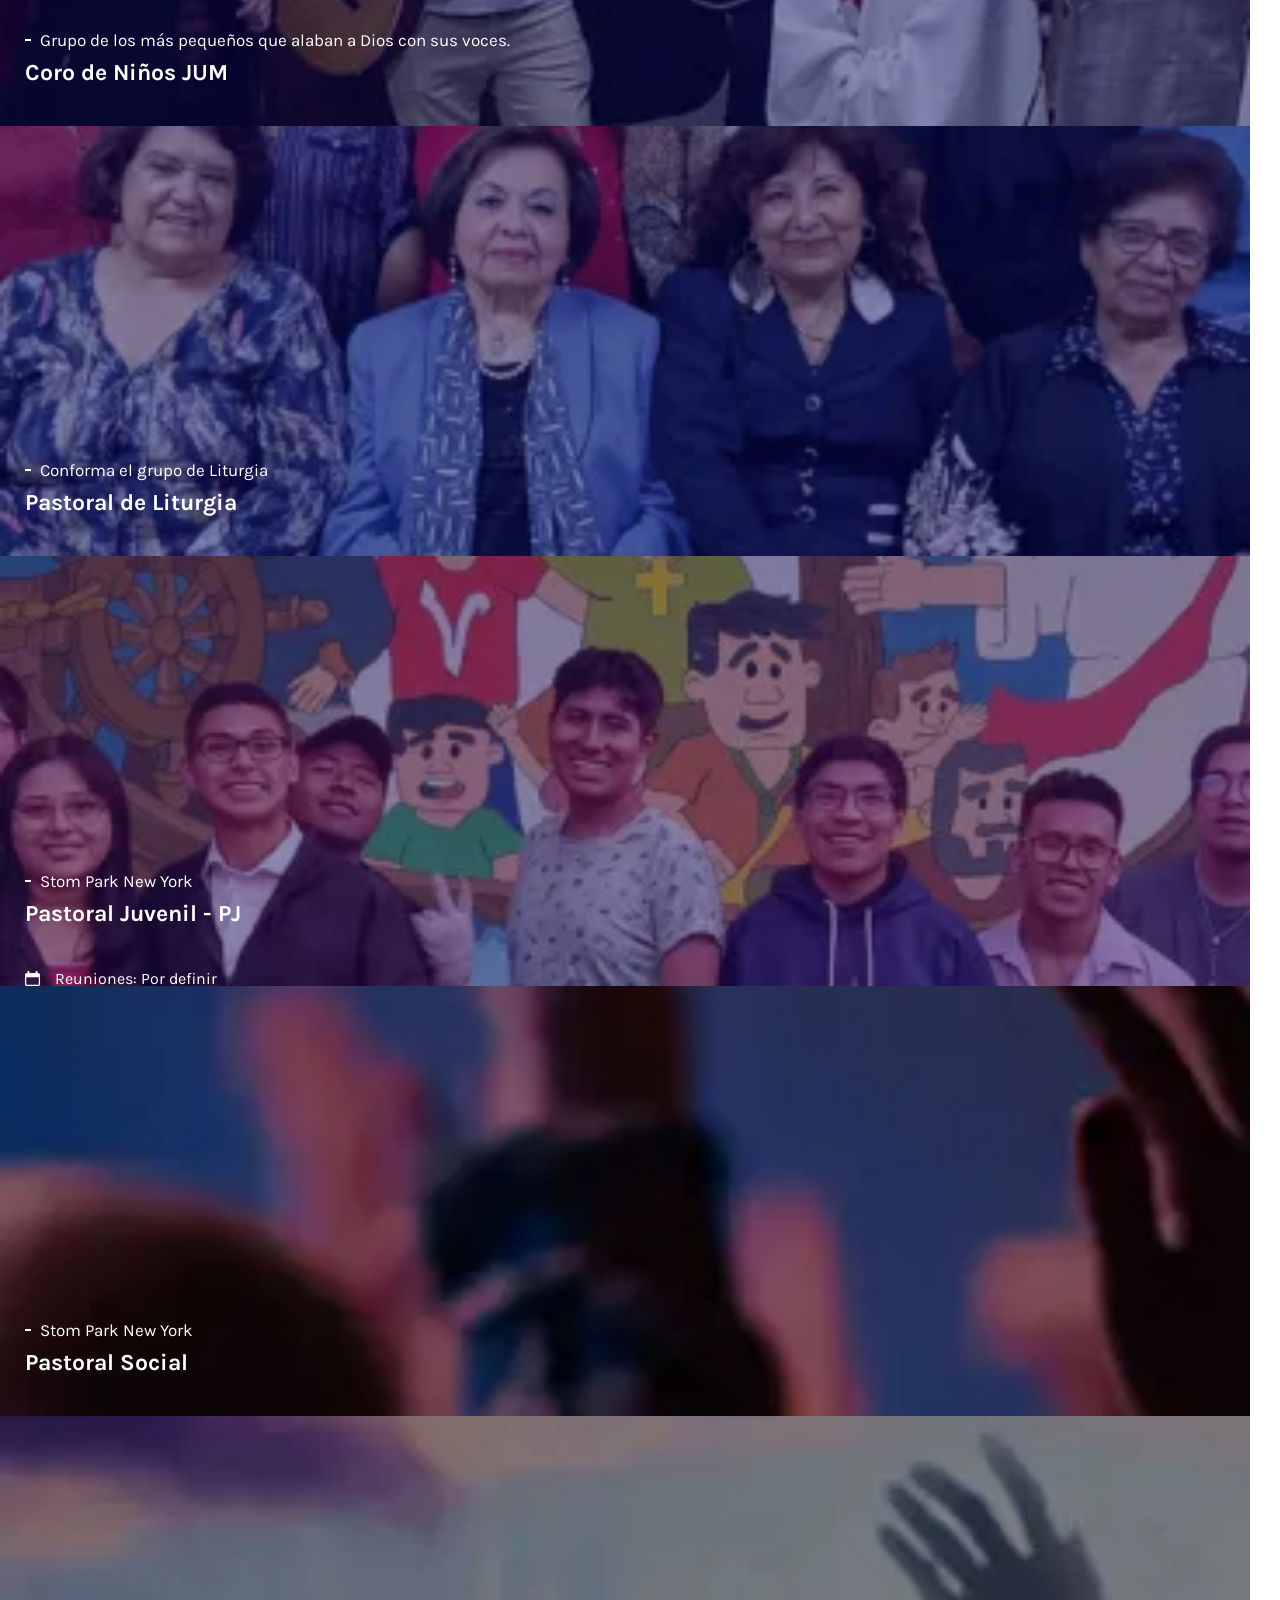
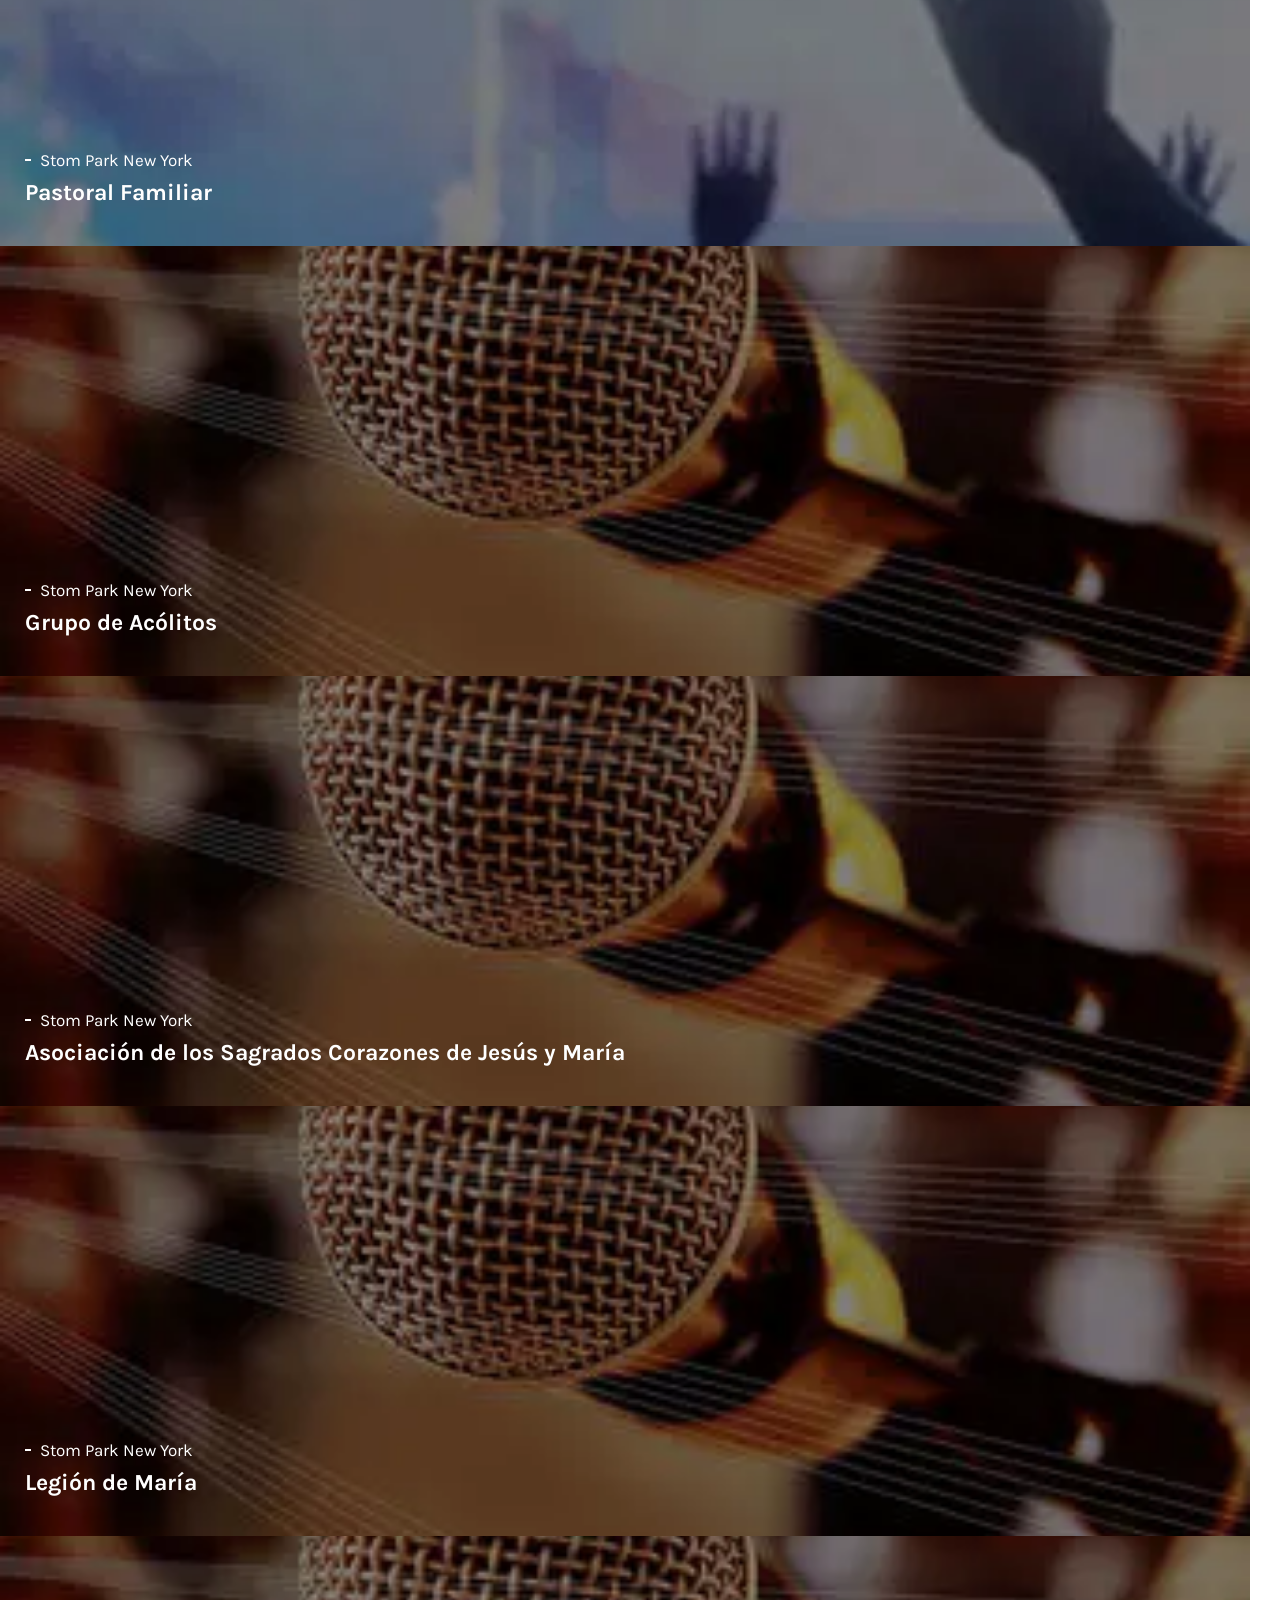
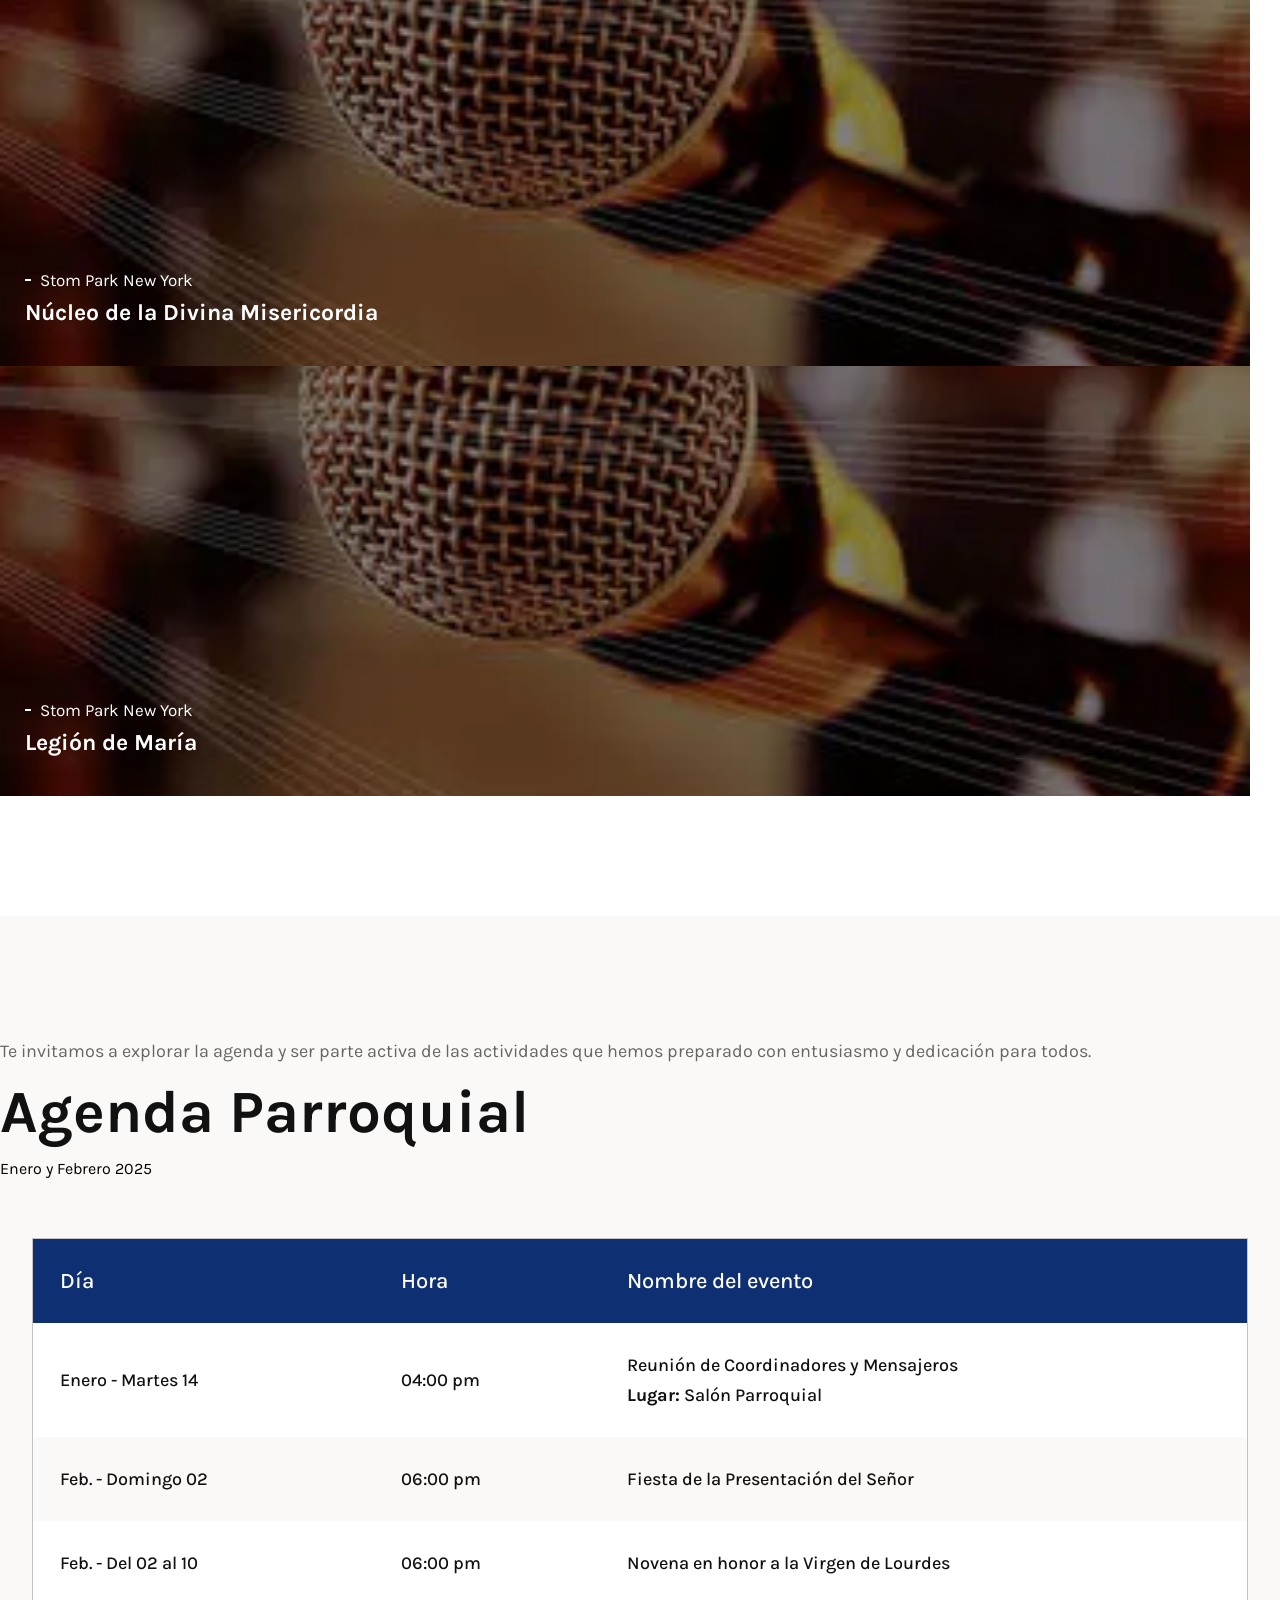
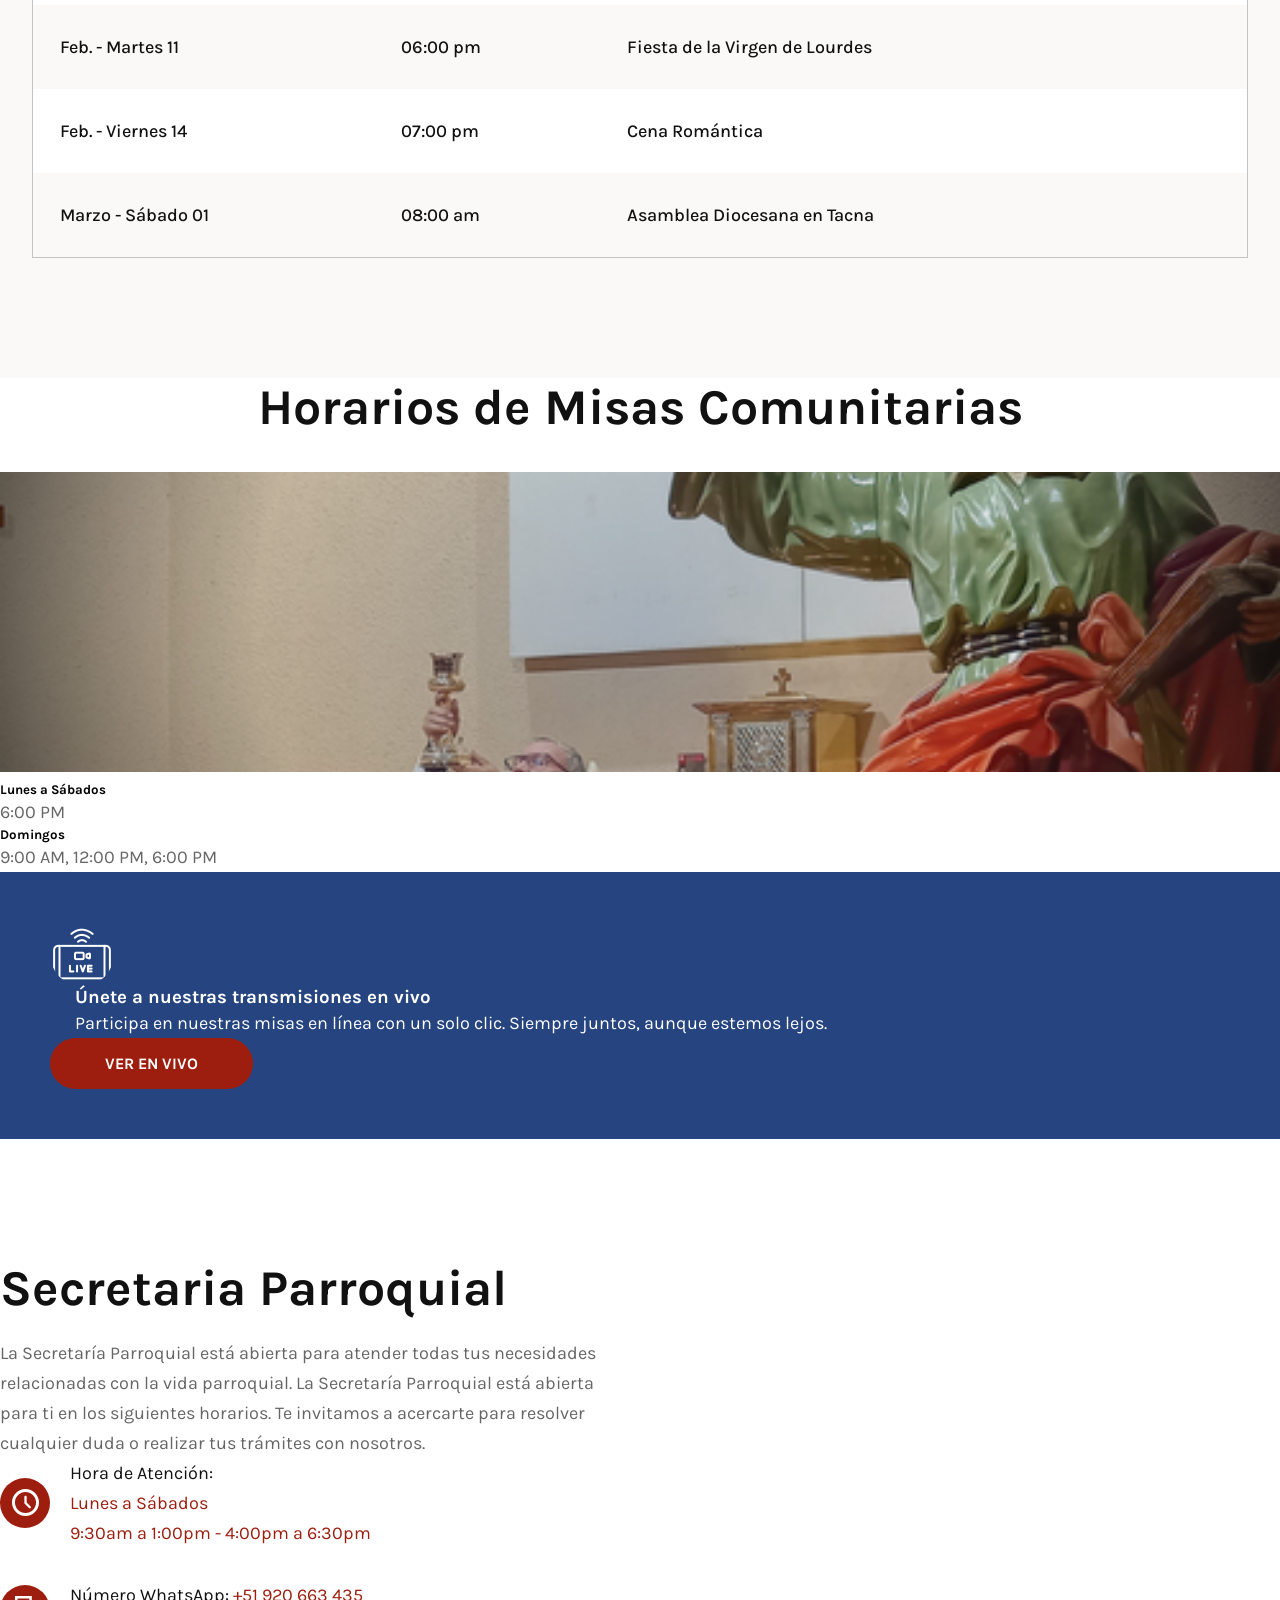
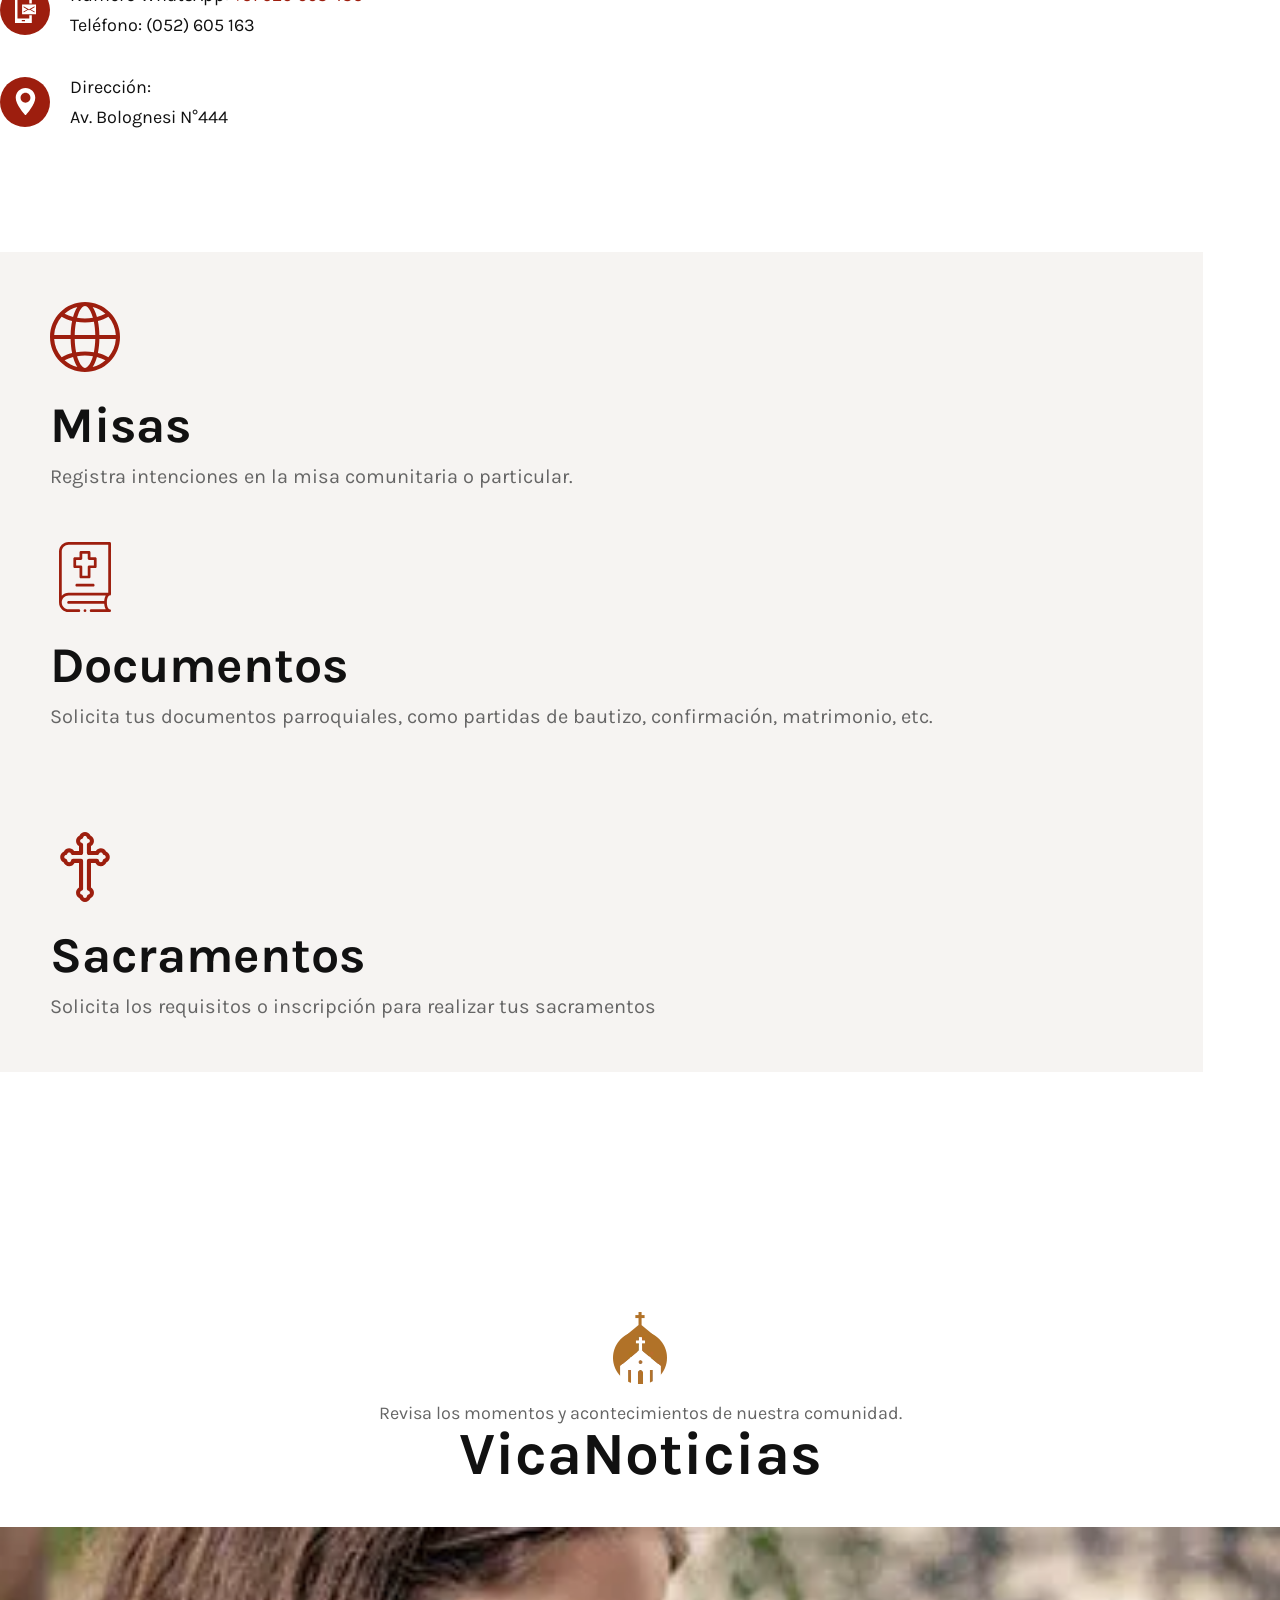
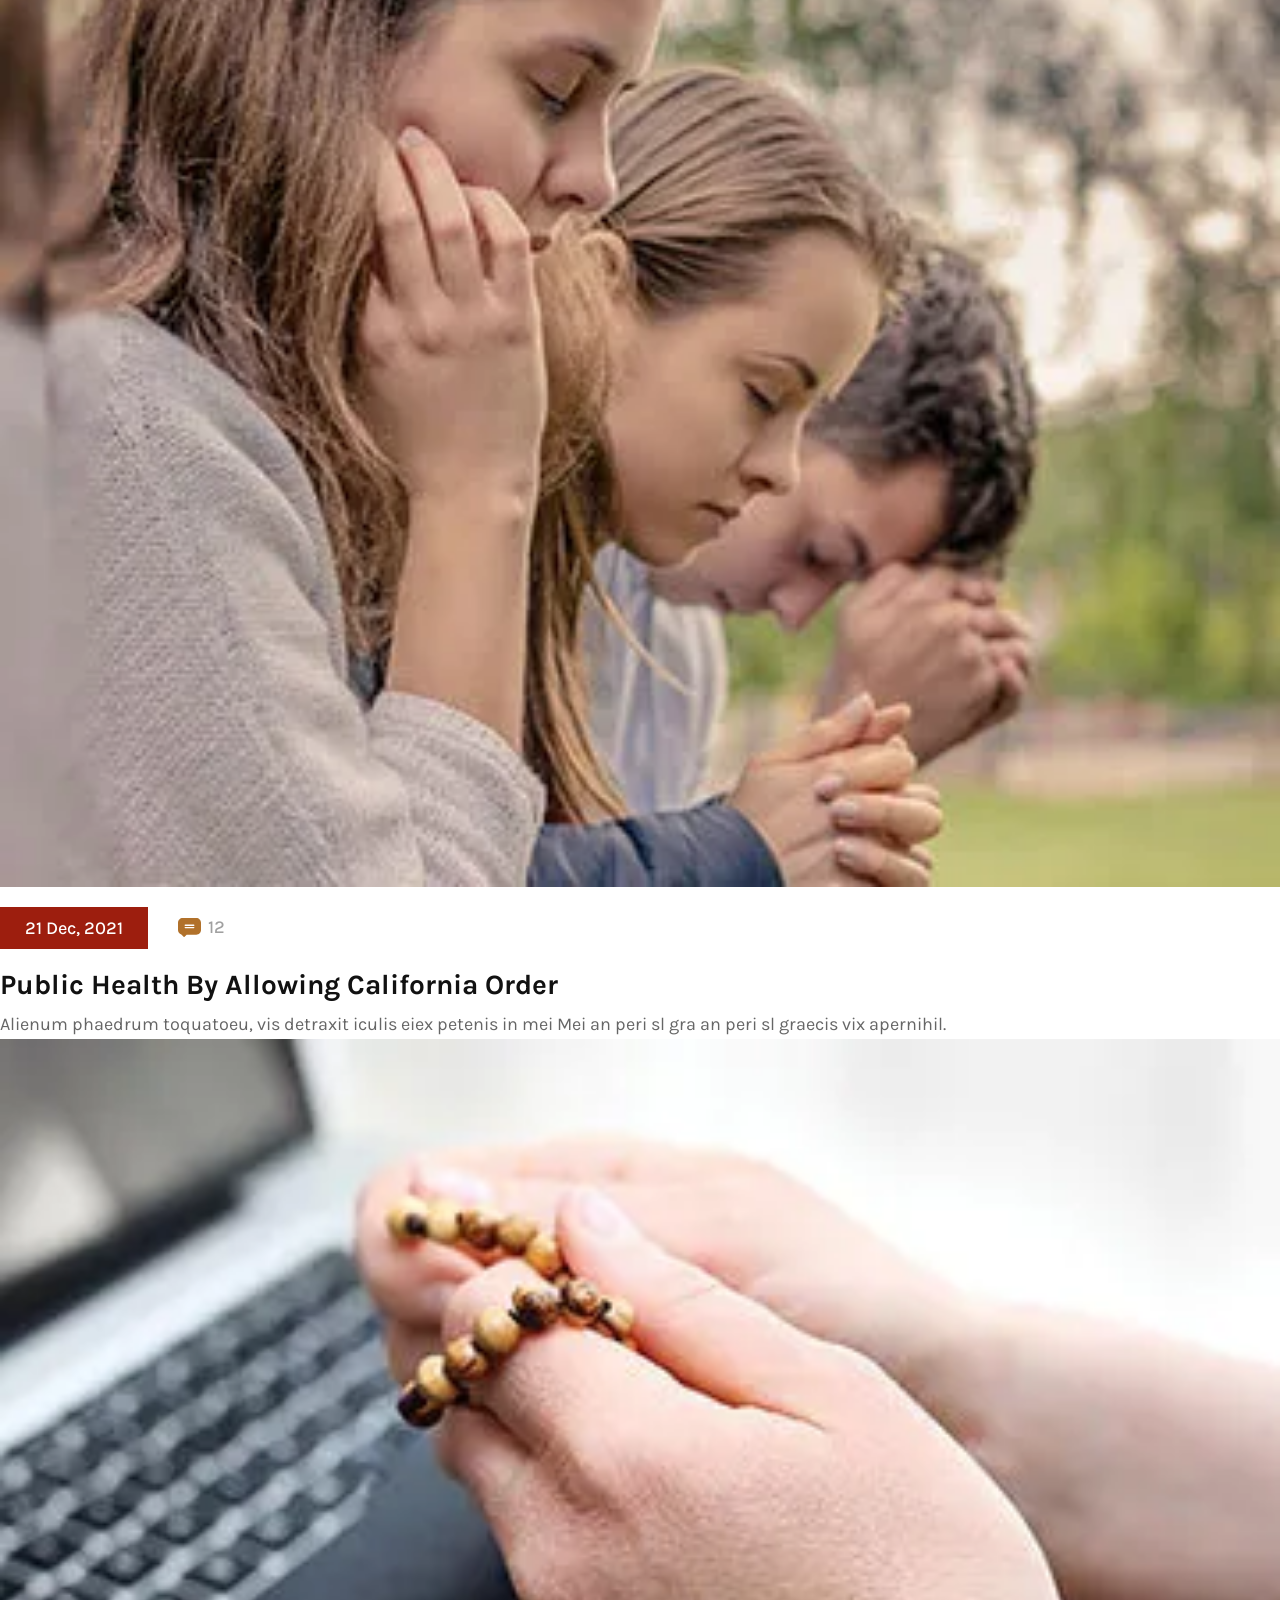
==== commit e4c53bf4: "Update index.html" ====
--- a/index.html
+++ b/index.html
@@ -262,7 +262,7 @@
 								<li><img src="assets/images/calendar.svg" alt="calendar 4">Reuniones: Por definir</li>
 								<li><img src="assets/images/clock.svg" alt="clock 4">Por definir</li>
 							</ul>
-							<a class="theme-btn" href="JavaScript:void(0)">Sé un catequista</a>
+							<a class="theme-btn" href="https://wa.me/51920663435">Sé un catequista</a>
 						</div>
 					</div>
 				</div>
@@ -274,10 +274,10 @@
 							<p class="text-white">Grupo de catequistas para la preparacion de niños de 1° Comunión.</p>
 							<h4><a href="event-detail.html">Catequesis de Primera Comunión</a></h4>
 							<ul>
-								<li><img src="assets/images/calendar.svg" alt="calendar 2">Reuniones: Sábaados y Domingos</li>
+								<li><img src="assets/images/calendar.svg" alt="calendar 2">Reuniones: Sábados y Domingos</li>
 								<li><img src="assets/images/clock.svg" alt="clock 2">Por definir</li>
 							</ul>
-							<a class="theme-btn" href="JavaScript:void(0)">Sé un catequista</a>
+							<a class="theme-btn" href="https://wa.me/51920663435">Sé un catequista</a>
 						</div>
 					</div>
 				</div>
@@ -289,10 +289,10 @@
 							<p class="text-white">Grupo de catequistas para la preparacion de jóvenes de la Confirmación.</p>
 							<h4><a href="event-detail.html">Catequesis de Confirmación</a></h4>
 							<ul>
-								<li><img src="assets/images/calendar.svg" alt="calendar 2">Reuniones: Sábaados y Domingos</li>
+								<li><img src="assets/images/calendar.svg" alt="calendar 2">Reuniones: Sábados y Domingos</li>
 								<li><img src="assets/images/clock.svg" alt="clock 2">Por definir</li>
 							</ul>
-							<a class="theme-btn" href="JavaScript:void(0)">Sé un catequista</a>
+							<a class="theme-btn" href="https://wa.me/51920663435">Sé un catequista</a>
 						</div>
 					</div>
 				</div>
@@ -307,7 +307,7 @@
 								<li><img src="assets/images/calendar.svg" alt="calendar 2">Reuniones: Por definir</li>
 								<li><img src="assets/images/clock.svg" alt="clock 2">Por definir</li>
 							</ul>
-							<a class="theme-btn" href="JavaScript:void(0)">Sé un catequista</a>
+							<a class="theme-btn" href="https://wa.me/51920663435">Sé un catequista</a>
 						</div>
 					</div>
 				</div>
@@ -322,7 +322,7 @@
 								<li><img src="assets/images/calendar.svg" alt="calendar 3"> Reuniones: Por definir</li>
 								<li><img src="assets/images/clock.svg" alt="clock 3">Por definir</li>
 							</ul>
-							<a class="theme-btn" href="JavaScript:void(0)">Únete ahora</a>
+							<a class="theme-btn" href="https://wa.me/51920663435">Solicita Información</a>
 						</div>
 					</div>
 				</div>
@@ -337,7 +337,7 @@
 								<li><img src="assets/images/calendar.svg" alt="calendar 4">Reuniones: Por definir</li>
 								<li><img src="assets/images/clock.svg" alt="clock 4">Por definir</li>
 							</ul>
-							<a class="theme-btn" href="JavaScript:void(0)">Book Your Seat</a>
+							<a class="theme-btn" href="https://wa.me/51920663435">Solicita Información</a>
 						</div>
 					</div>
 				</div>
@@ -352,7 +352,7 @@
 								<li><img src="assets/images/calendar.svg" alt="calendar 4">Reuniones: Por definir</li>
 								<li><img src="assets/images/clock.svg" alt="clock 4">Por definir</li>
 							</ul>
-							<a class="theme-btn" href="JavaScript:void(0)">Únete</a>
+							<a class="theme-btn" href="https://wa.me/51920663435">Solicita Información</a>>
 						</div>
 					</div>
 				</div>
@@ -367,7 +367,7 @@
 								<li><img src="assets/images/calendar.svg" alt="calendar 4">Reuniones: Por definir</li>
 								<li><img src="assets/images/clock.svg" alt="clock 4">Por definir</li>
 							</ul>
-							<a class="theme-btn" href="JavaScript:void(0)">Book Your Seat</a>
+							<a class="theme-btn" href="https://wa.me/51920663435">Solicita Información</a>
 						</div>
 					</div>
 				</div>
@@ -382,7 +382,7 @@
 								<li><img src="assets/images/calendar.svg" alt="calendar 4">Reuniones: Por definir</li>
 								<li><img src="assets/images/clock.svg" alt="clock 4">Por definir</li>
 							</ul>
-							<a class="theme-btn" href="JavaScript:void(0)">Book Your Seat</a>
+							<a class="theme-btn" href="https://wa.me/51920663435">Solicita Información</a>
 						</div>
 					</div>
 				</div>
@@ -397,7 +397,7 @@
 								<li><img src="assets/images/calendar.svg" alt="calendar 4">Reuniones: Por definir</li>
 								<li><img src="assets/images/clock.svg" alt="clock 4">Por definir</li>
 							</ul>
-							<a class="theme-btn" href="JavaScript:void(0)">Book Your Seat</a>
+							<a class="theme-btn" href="https://wa.me/51920663435">Solicita Información</a>
 						</div>
 					</div>
 				</div>
@@ -412,7 +412,7 @@
 								<li><img src="assets/images/calendar.svg" alt="calendar 4">Reuniones: Por definir</li>
 								<li><img src="assets/images/clock.svg" alt="clock 4">Por definir</li>
 							</ul>
-							<a class="theme-btn" href="JavaScript:void(0)">Book Your Seat</a>
+							<a class="theme-btn" href="https://wa.me/51920663435">Solicita Información</a>
 						</div>
 					</div>
 				</div>
@@ -427,7 +427,7 @@
 								<li><img src="assets/images/calendar.svg" alt="calendar 4">Reuniones: Por definir</li>
 								<li><img src="assets/images/clock.svg" alt="clock 4">Por definir</li>
 							</ul>
-							<a class="theme-btn" href="JavaScript:void(0)">Book Your Seat</a>
+							<a class="theme-btn" href="https://wa.me/51920663435">Solicita Información</a>
 						</div>
 					</div>
 				</div>
@@ -442,7 +442,7 @@
 								<li><img src="assets/images/calendar.svg" alt="calendar 4">Reuniones: Por definir</li>
 								<li><img src="assets/images/clock.svg" alt="clock 4">Por definir</li>
 							</ul>
-							<a class="theme-btn" href="JavaScript:void(0)">Book Your Seat</a>
+							<a class="theme-btn" href="https://wa.me/51920663435">Solicita Información</a>
 						</div>
 					</div>
 				</div>
@@ -457,7 +457,7 @@
 								<li><img src="assets/images/calendar.svg" alt="calendar 4">Reuniones: Por definir</li>
 								<li><img src="assets/images/clock.svg" alt="clock 4">Por definir</li>
 							</ul>
-							<a class="theme-btn" href="JavaScript:void(0)">Book Your Seat</a>
+							<a class="theme-btn" href="https://wa.me/51920663435">Solicita Información</a>
 						</div>
 					</div>
 				</div>
@@ -703,7 +703,7 @@
 			</div>
 
 			<div class="d-flex justify-content-center loadmore">
-				<a href="Vicanoticias" class="theme-btn">View All Posts</a>
+				<a href="Vicanoticias" class="theme-btn">Ver todas las publicaciones</a>
 			</div>
 		</div>
 	</section>
@@ -753,13 +753,6 @@
 	<script src="assets/js/bootstrap.min.js"></script>
 	<!-- Custom Js -->
 	<script src="assets/js/custom.js"></script>
-
-	<script> 
-	function scrollToSection(sectionId) {
-	  const element = document.getElementById(sectionId);
-	  element.scrollIntoView({ behavior: 'smooth' });
-	}
-	</script>
 </body>
 
 </html>
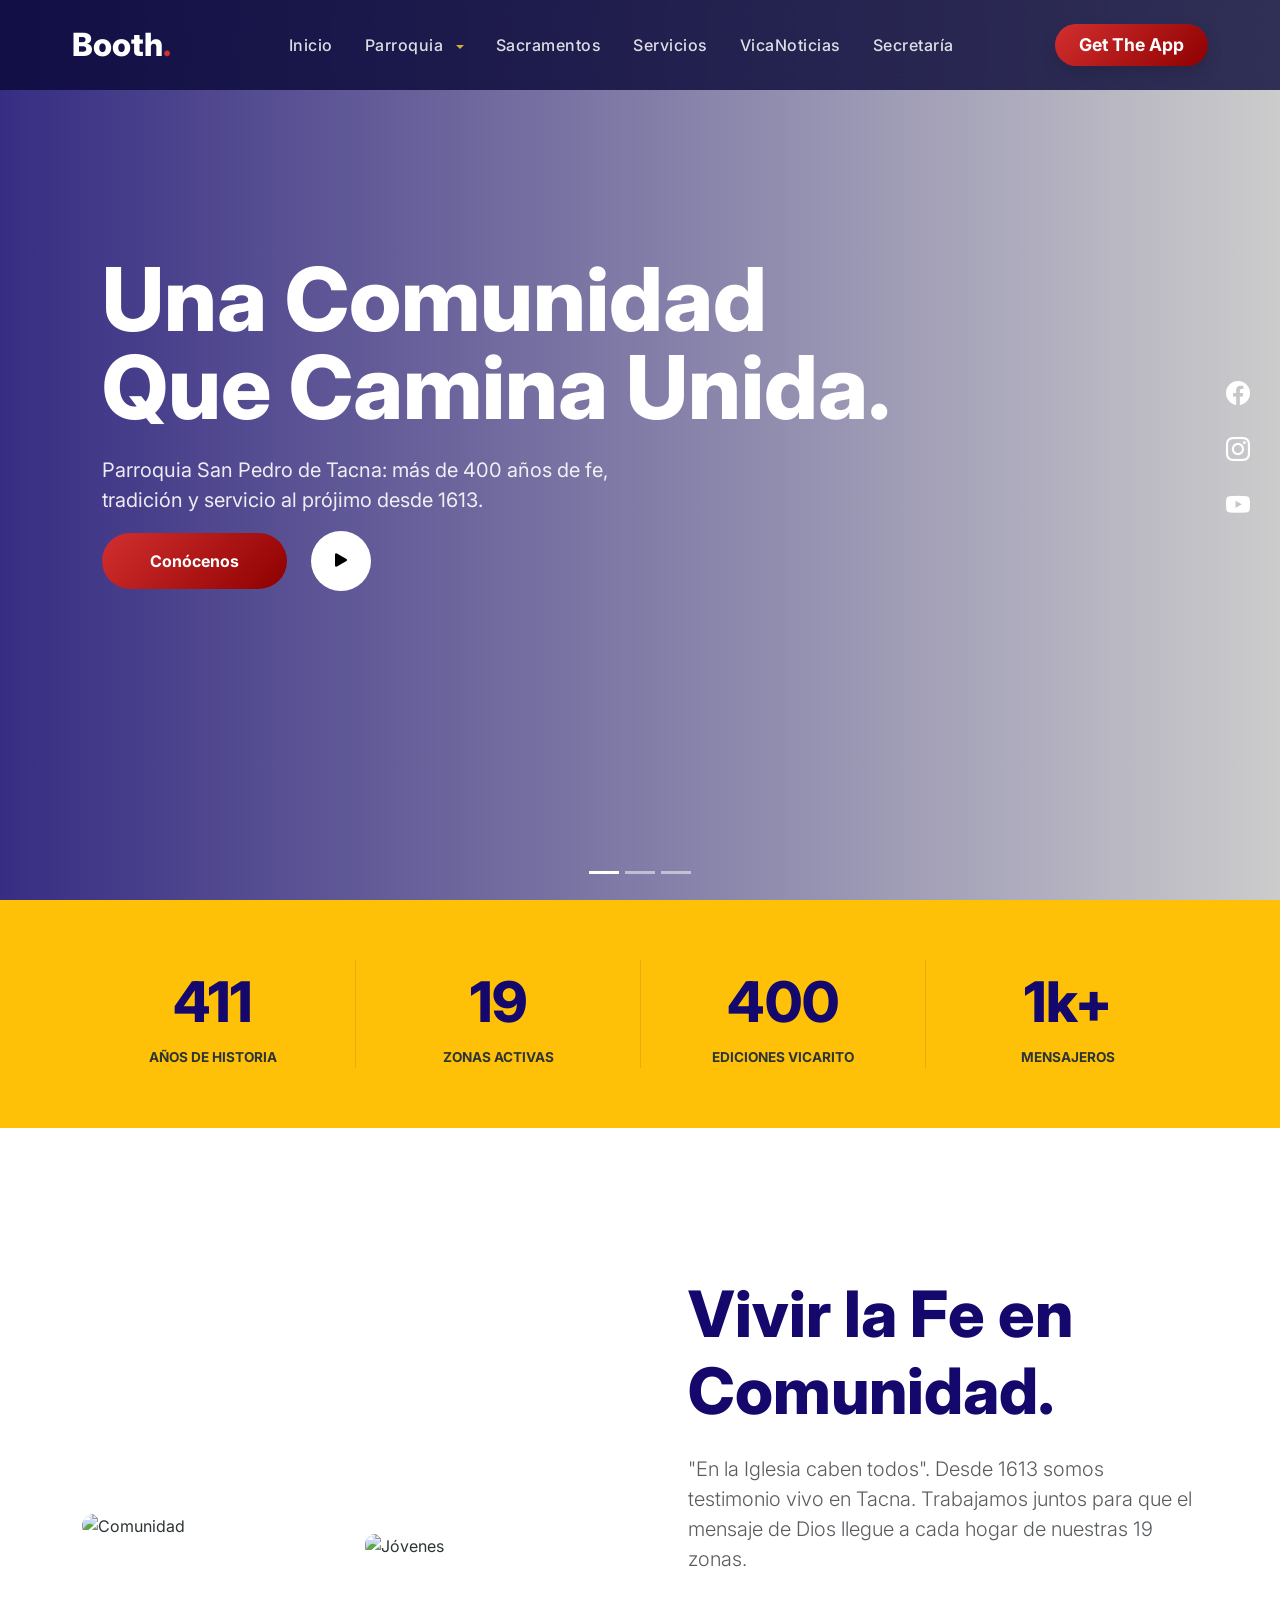
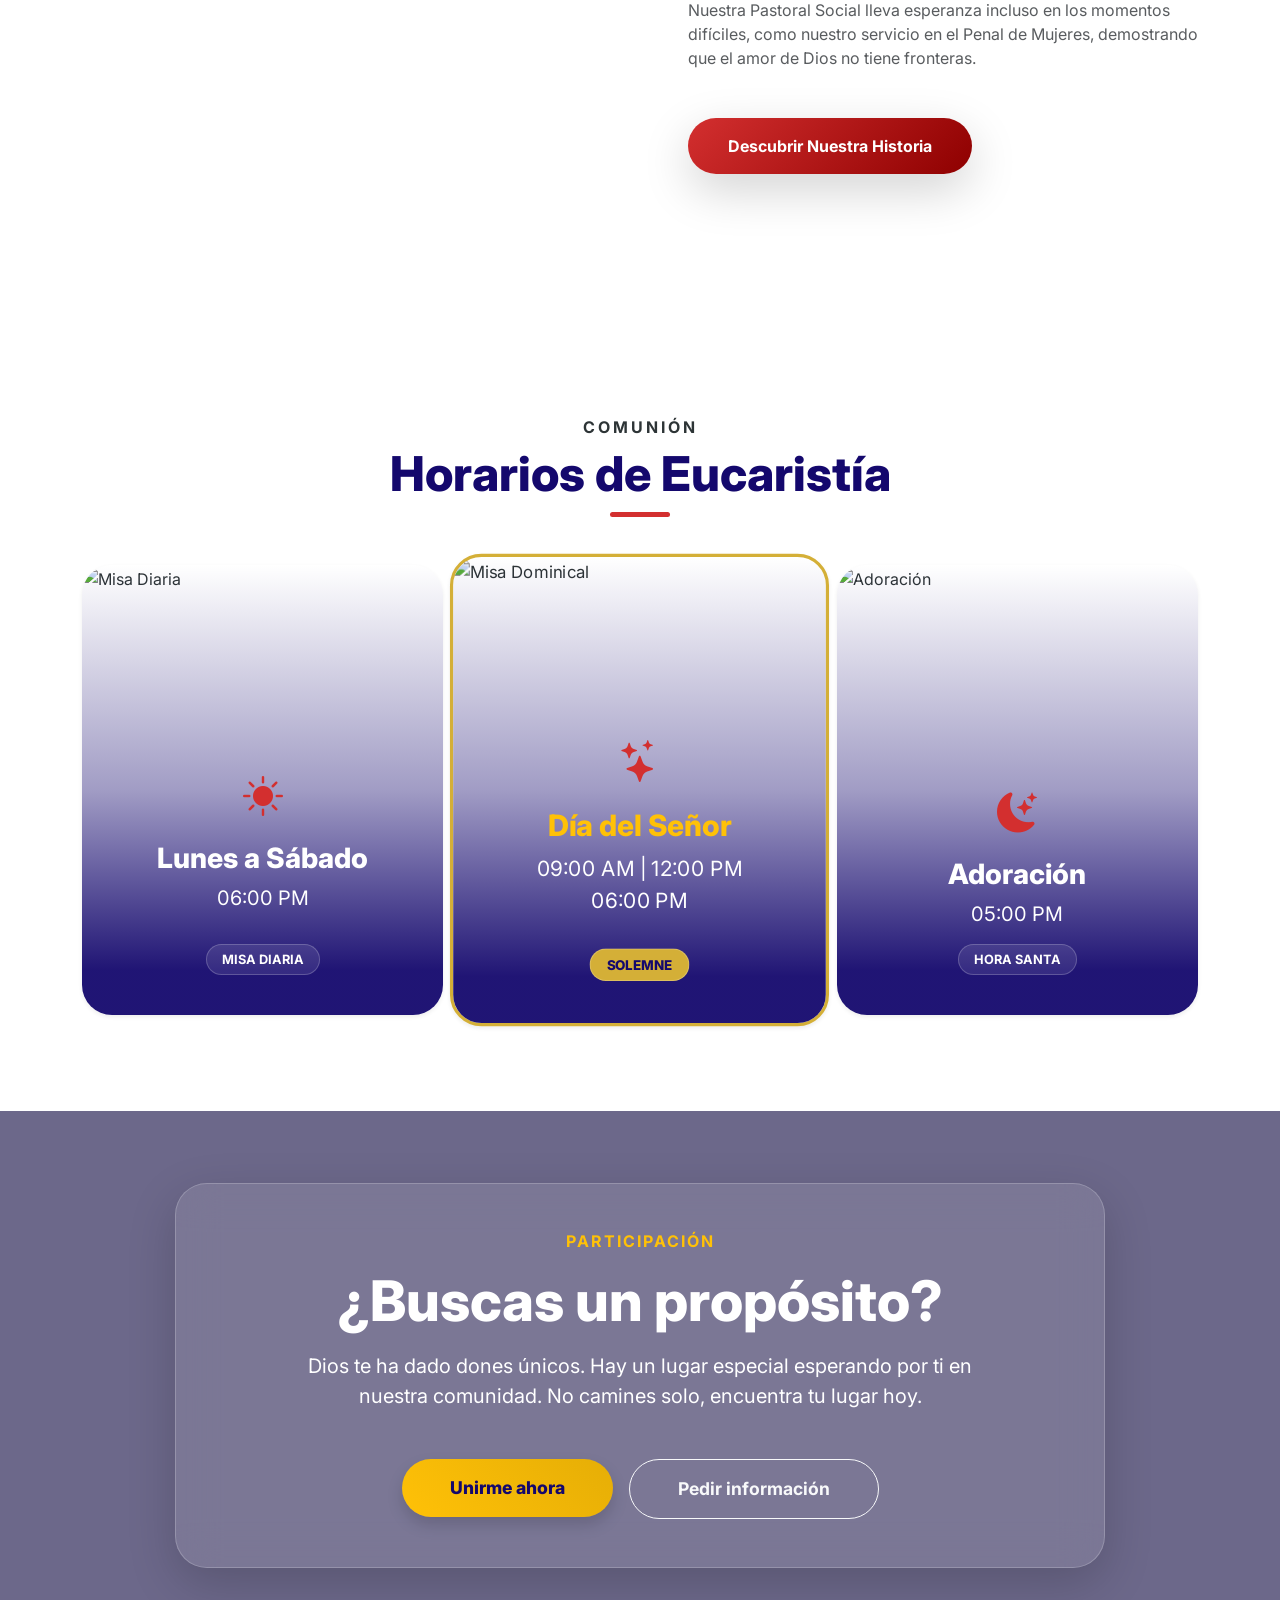
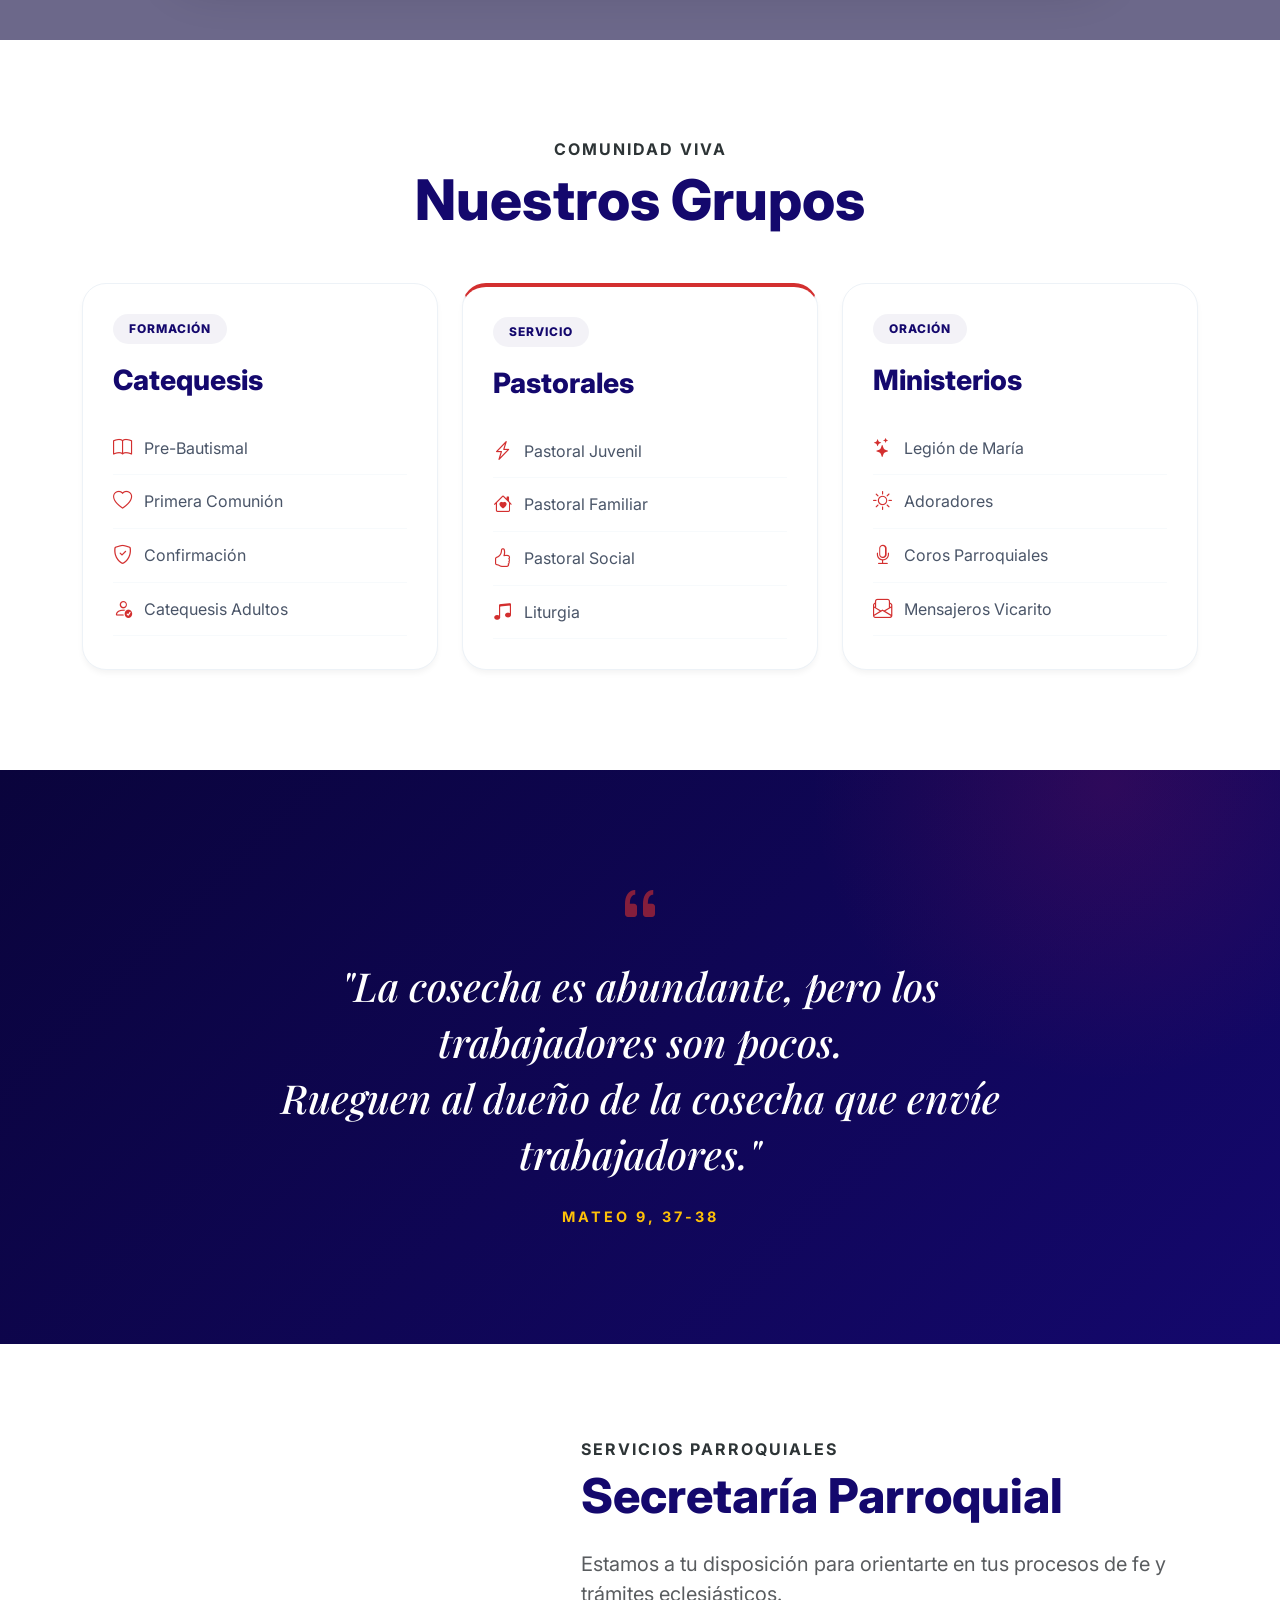
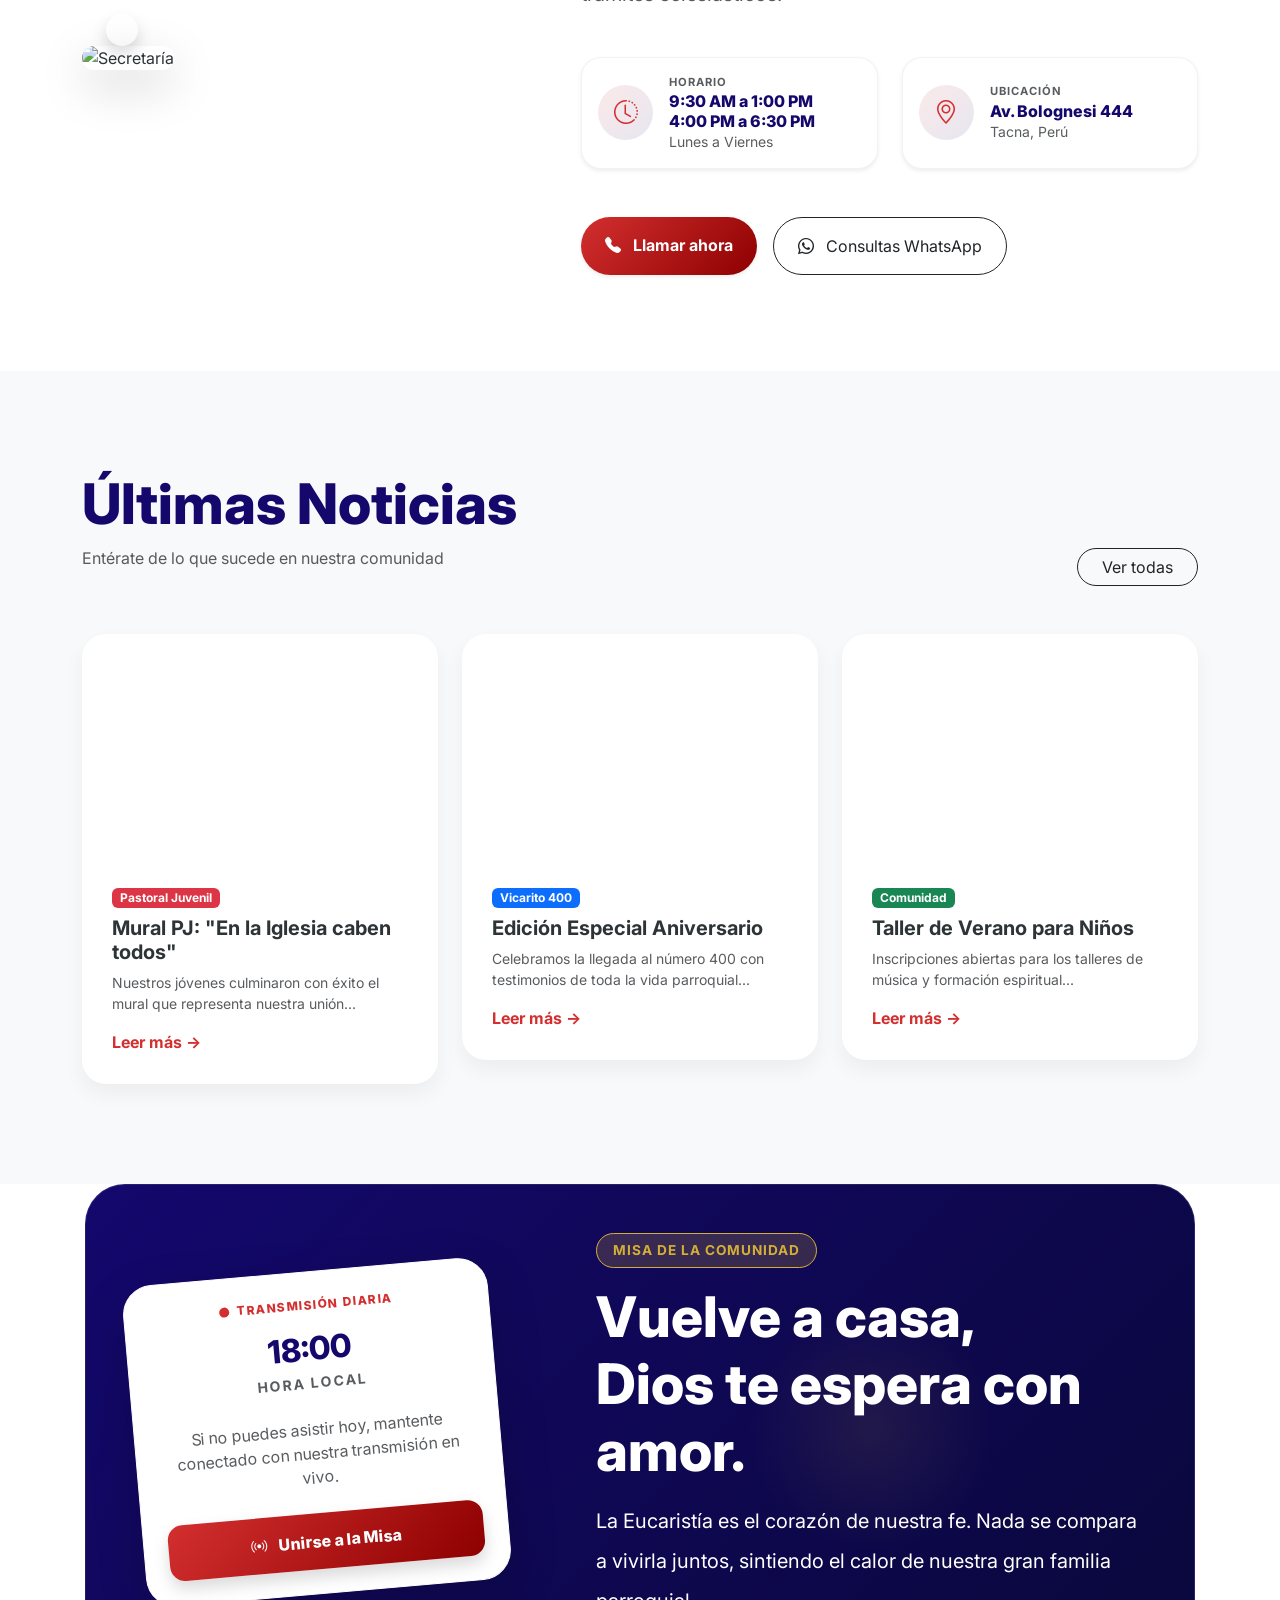
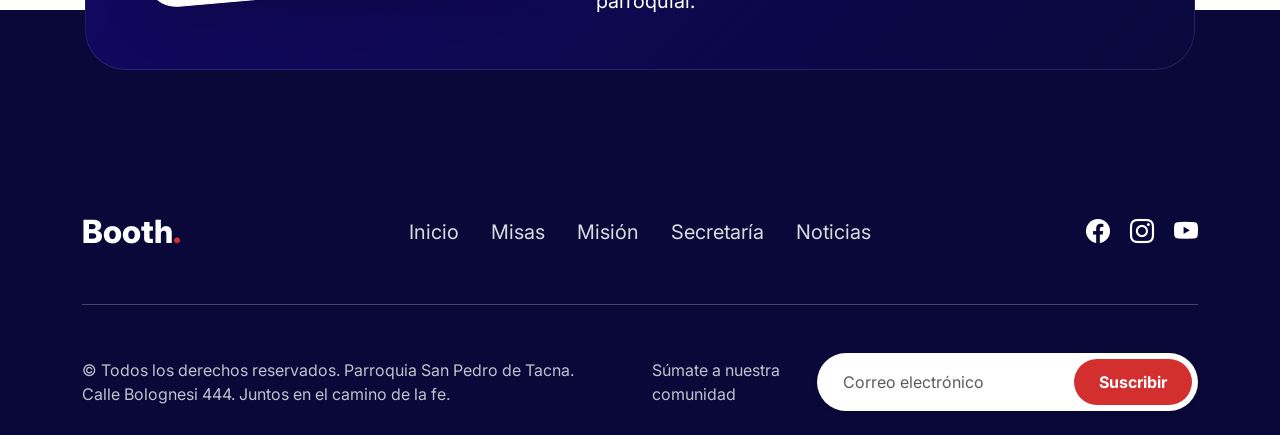
==== commit ad4a8388: "web" ====
--- a/index.html
+++ b/index.html
@@ -1,758 +1,526 @@
 <!DOCTYPE html>
 <html lang="es">
 <head>
-	<!-- Meta Options -->
-	<meta charset="utf-8">
-	<meta http-equiv="X-UA-Compatible" content="IE=edge">
-	<meta name="viewport" content="width=device-width, initial-scale=1.0" />
-	<!-- Title -->
-	<title>San Pedro Apostol Tacna</title>
-	<!-- Bootstrap -->
-	<link rel="stylesheet" type="text/css" href="assets/css/bootstrap.min.css">
-	<!-- Favicon -->
-	<link rel="icon" type="image/x-icon" href="assets/images/Logotipo-SanPedro.svg">
-	<!-- Slick Slider -->
-	<link rel="stylesheet" type="text/css" href="assets/css/slick.css">
-	<!-- Animate -->
-	<link rel="stylesheet" type="text/css" href="assets/css/animate.min.css">
-	<!-- Animate on scroll -->
-	<link rel="stylesheet" type="text/css" href="assets/css/aos.css">
-	<!-- Fancy Box -->
-	<link rel="stylesheet" href="assets/css/jquery.fancybox.min.css">
-	<!-- Stylesheet -->
-	<link rel="stylesheet" type="text/css" href="assets/css/style.css">
-	<!-- Colors -->
-	<link rel="stylesheet" type="text/css" href="assets/css/color.css">
-	<!-- Responsive -->
-	<link rel="stylesheet" type="text/css" href="assets/css/responsive.css">
-	<style>
-		#horarios-regulares .row,
-		#horarios-sacramentos .row {
-				align-items: center;
-		}
-		#horarios-regulares img,
-		#horarios-sacramentos img {
-				height: 300px;
-				object-fit: cover;
-				width: 100%;
-		}
-	 </style>
+    <meta charset="UTF-8">
+    <meta name="viewport" content="width=device-width, initial-scale=1.0">
+    <title>Parroquia San Pedro Apóstol de Tacna </title>
+    <!-- Bootstrap 5 CSS -->
+    <link href="https://cdn.jsdelivr.net/npm/bootstrap@5.3.0/dist/css/bootstrap.min.css" rel="stylesheet">
+    <!-- Google Fonts -->
+    <link href="https://fonts.googleapis.com/css2?family=Inter:wght@300;400;600;700;800&family=Playfair+Display:ital,wght@1,500&display=swap" rel="stylesheet">
+    <!-- Bootstrap Icons -->
+    <link rel="stylesheet" href="https://cdn.jsdelivr.net/npm/bootstrap-icons@1.11.1/font/bootstrap-icons.css">
+    <!-- Enlace al CSS externo -->
+    <link rel="stylesheet" href="style3.css">
 </head>
-
 <body>
 
-	<header class="header-one">
-
-		<div class="desktop-nav floating-nav"  id="stickyHeader" >
-			<div class="container">
-				<div class="row">
-					<div class="col-lg-12">
-						<nav>
-
-							<div class="logo" style="display: flex; align-items: center;">
-								 <a href="index" style="display: flex; align-items: center; text-decoration: none;">
-										 <img src="assets/images/Logotipo-SanPedro.svg" alt="Logo" style="max-height: 70px; margin-right: 10px;">
-										 <span style="font-size: 1.2rem; font-weight: bold; color: #000;">Parroquia San Pedro Apóstol de Tacna </span>
-								 </a>
-						 </div>
-
-							<div class="nav-bar">
-								<ul>
-									<li class="menu-item-has-children">
-										<a href="https://parroquiasanpedroapostoltacna.github.io/inicio/">Inicio</a>
-									</li>
-									<li class="menu-item-has-children"><a href="JavaScript:void(0)">Nosotros</a>
-										<ul class="sub-menu">
-											<li><a href="#nosotros">Parroquia</a></li>
-											<li><a href="#grupos-parroquiales">Grupos Parroquiales</a></li>
-											<li><a href="#secretaria">Secretaría Parroquial</a></li>
-										</ul>
-									</li>
-									<li><a href="#agenda">Agenda</a></li>
-									<li><a href="#vicanoticias" style="padding-right: 10px">Vicanoticias</a></li>
-								</ul>
-							</div>
-
-							<div id="nav-icon4">
-							  <span></span>
-							  <span></span>
-							  <span></span>
-							</div>
-
-						</nav>
-					</div>
-				</div>
-			</div>
-		</div>
-
-		<div class="mobile-nav" id="mobile-nav">
-			<div class="res-log">
-				<a href="index.html">
-					<img src="assets/images/Logotipo-SanPedro.svg" alt="Responsive Logo">
-				</a>
-			</div>
-			<ul>
-				<li class="menu-item-has-children">
-					<a href="https://parroquiasanpedroapostoltacna.github.io/inicio/">Inicio</a>
-				</li>
-				<li class="menu-item-has-children"><a href="JavaScript:void(0)">Nosotros</a>
-					<ul class="sub-menu">
-						<li><a href="#nosotros">Parroquia</a></li>
-						<li><a href="#grupos-parroquiales">Grupos Parroquiales</a></li>
-						<li><a href="#secretaria">Secretaría Parroquial</a></li>
-					</ul>
-				</li>
-				<li><a href="#agenda">Agenda</a></li>
-				<li><a href="#vicanoticias">Vicanoticias</a></li>
-			</ul>
-			<a href="JavaScript:void(0)" id="res-cross"></a>
-		</div>
-	</header>
-
-  <section class="hero-one">
-		<div class="hero-one-slider">
-				<div>
-					<img src="assets/images/Slider-parroquia.webp" alt="hero-one-slider">
-				</div>
-				<div>
-					<img src="assets/images/templosanpedro.webp" alt="hero-one-slider">
-					<div class="hero-data text-center">
-						<h1>Altar Parroquial</h1>
-						<p>Lugar donde se colocan las ofrendas y se consagra el pan y vino. </p>
-					</div>
-				</div>
-				<div>
-					<img src="assets/images/sanpedro.webp" alt="hero-one-slider">
-					<div class="hero-data text-center">
-						<h1>Parroquia<br> San Pedro Apóstol</h1>
-					</div>
-				</div>
-			</div>
-		</section>
-
-		<div class="theme-bg-clr countdown">
-			<div class="parallax pattren" style="background-image: url(assets/images/pattren.jpg);"></div>
-			<div class="container">
-				<div class="row align-items-center">
-					<div class="col-xl-6 col-lg-12 col-md-12 col-sm-12">
-						<div class="counter-data">
-							<a href="" class="d-flex text-white w-lg-75 font-bold">Fiesta de la Presentación del Señor</a>
-							<ul>
-								<li><svg fill="#fff" viewBox="0 0 512 512"  xmlns="http://www.w3.org/2000/svg">
-									<path d="m448 64h-21.332031v-42.667969c0-11.773437-9.558594-21.332031-21.335938-21.332031h-21.332031c-11.777344 0-21.332031 9.558594-21.332031 21.332031v42.667969h-213.335938v-42.667969c0-11.773437-9.554687-21.332031-21.332031-21.332031h-21.332031c-11.777344 0-21.335938 9.558594-21.335938 21.332031v42.667969h-21.332031c-35.285156 0-64 28.714844-64 64v320c0 35.285156 28.714844 64 64 64h384c35.285156 0 64-28.714844 64-64v-320c0-35.285156-28.714844-64-64-64zm21.332031 384c0 11.753906-9.578125 21.332031-21.332031 21.332031h-384c-11.753906 0-21.332031-9.578125-21.332031-21.332031v-233.8125h426.664062zm0 0"/>
-								</svg>Domingo, 02 Febrero, 2025</li>
-								<li><svg enable-background="new 0 0 24 24"  viewBox="0 0 24 24"  xmlns="http://www.w3.org/2000/svg">
-									<path d="m12 0c-4.962 0-9 4.066-9 9.065 0 7.103 8.154 14.437 8.501 14.745.143.127.321.19.499.19s.356-.063.499-.189c.347-.309 8.501-7.643 8.501-14.746 0-4.999-4.038-9.065-9-9.065zm0 14c-2.757 0-5-2.243-5-5s2.243-5 5-5 5 2.243 5 5-2.243 5-5 5z"/>
-								n</svg>Templo parroquial</li>
-							</ul>
-						</div>
-					</div>
-					<div class="col-xl-6 col-lg-12 col-md-12 col-sm-12">
-						<div id="countdown">
-							<div id='tiles'></div>
-							<ul class="labels">
-								<li>Días</li>
-								<li>Horas</li>
-								<li>Mins</li>
-								<li>Seg</li>
-							</ul>
-						</div>
-					</div>
-				</div>
-			</div>
-		</div>
-
-	<section class="gap fellowship">
-		<div class="container">
-			<h2 class="text-center mx-auto">"Tú eres Pedro, y sobre esta piedra edificaré Mi Iglesia" (Mt. 16, 18)</h2>
-		</div>
-	</section>
-
-	<section class="gap no-top about-one" id="nosotros">
-		<div class="container">
-			<div class="row align-items-end">
-				<div class="col-lg-6 col-md-12 col-sm-12">
-					<div class="about-data">
-						<h2>Nuestra Parroquia</h2>
-						<p style="text-align: justify;" >La Parroquia San Pedro Apóstol de Tacna, fundada en 1613 por mandato
-							del virrey Juan de Mendoza y Luna, tiene una rica historia marcada por su fe y resiliencia.
-							Su templo, dedicado al Patrono de Tacna, ha pasado por varias reconstrucciones debido a sismos y,
-							 desde 1910, se encuentra en su actual ubicación, conocida como “Vicaría” por su uso anterior como Vicaría Castrense Chilena.
-							 En 1929, el Obispo de Arequipa oficializó su nombre actual, y en 1959 fue
-							 confiada a la Compañía de Jesús. A pesar de un incendio en 1983 que destruyó el templo,
-							 la comunidad parroquial se unió para reconstruirlo, reafirmando su compromiso con la fe. Hoy,
-							 la parroquia continúa siendo un pilar espiritual para la ciudad de Tacna.</p>
-						<a href="about-us.html" class="theme-btn">Conoce más</a>
-					</div>
-				</div>
-
-				<div class="col-lg-6 col-md-12 col-sm-12">
-					<div class="prayers-slider green-bg">
-						<div>
-							<img class="img-fluid w-100" src="assets/images/parroquia-templo.webp" alt="about image 4">
-							<div class="slider-data">
-								<h3 class="text-white">Parroquia San Pedro Apóstol de Tacna</h3>
-							</div>
-						</div>
-					</div>
-				</div>
-			</div>
-		</div>
-	</section>
-
-	<section class="gap digital-ministry green-overlay" >
-		<div class="parallax" style="background-image: url(assets/images/counter-bg.webp);"></div>
-		<div class="container">
-			<div class="heading">
-				<h2 class="text-white mx-auto">Servir en la Parroquia</h2>
-			</div>
-			<div class="row" style="padding-top:40px;">
-				<div class="col-lg-4 col-md-6 col-sm-12" data-aos="fade-up" data-aos-delay="200" data-aos-duration="400">
-					<div class="offer text-center">
-						<span>
-							<img src="assets/images/wedding.svg" alt="Wedding">
-						</span>
-						<h3><a href="JavaScript:void(0)">Misas</a></h3>
-						<p class="mx-auto" style="color: #fff">Participa en la Santa Misa, un espacio de encuentro con Dios y con la comunidad. Únete a nosotros para fortalecer
-							tu fe y compartir momentos de oración y reflexión.</p>
-					</div>
-				</div>
-				<div class="col-lg-4 col-md-6 col-sm-12" data-aos="fade-up" data-aos-delay="400" data-aos-duration="700">
-					<div class="offer text-center">
-						<span>
-							<img src="assets/images/pray.svg" alt="Pray">
-						</span>
-						<h3><a href="JavaScript:void(0)">Sacramentos</a></h3>
-						<p class="mx-auto"  style="color: #fff">
-							Prepárate para recibir los sacramentos que alimentan tu vida espiritual: bautismo, confirmación, matrimonio y más. Estamos aquí para acompañarte en cada paso de tu camino de fe.</p>
-					</div>
-				</div>
-				<div class="col-lg-4 col-md-6 col-sm-12" data-aos="fade-up" data-aos-delay="600" data-aos-duration="800">
-					<div class="offer text-center">
-						<span>
-							<img src="assets/images/bird.svg" alt="Bird">
-						</span>
-						<h3><a href="#grupos-parroquiales">Grupos Parroquiales</a></h3>
-						<p class="mx-auto" style="color: #fff">Forma parte de nuestros grupos parroquiales y vive tu fe en comunidad. Desde jóvenes hasta adultos mayores, aquí encontrarás un lugar donde crecer espiritualmente y compartir con los demás.</p>
-					</div>
-				</div>
-			</div>
-		</div>
-	</section>
-
-	<section class="gap events-carousal" id="grupos-parroquiales">
-		<div class="container">
-			<div class="heading">
-				<h2>¡Sé Parte de Nuestro Grupos Parroquiales!</h2>
-				<p style="padding-bottom:50px;">En nuestra comunidad parroquial, creemos que cada uno de nosotros tiene un llamado especial para servir, crecer en la fe y compartir el amor de Cristo.
-					Te invitamos a conocer nuestros grupos pastorales y ser parte activa de la vida de nuestra parroquia. ¡Encuentra tu lugar y anímate a unirte!</p>
-			</div>
-		</div>
-
-		<div class="">
-			<div class="events-carousal-slider">
-
-				<div>
-					<div class="event">
-						<img src="assets/images/img-prebautismal.webp" alt="Event Image 4">
-						<div class="event-data">
-							<p class="text-white">Sé un catequista que transmite el valor sacramental del bautismo a los padres y padrinos.</p>
-							<h4><a href="event-detail.html">Catequesis Pre-Bautismal</a></h4>
-							<ul>
-								<li><img src="assets/images/calendar.svg" alt="calendar 4">Reuniones: Por definir</li>
-								<li><img src="assets/images/clock.svg" alt="clock 4">Por definir</li>
-							</ul>
-							<a class="theme-btn" href="https://wa.me/51920663435">Sé un catequista</a>
-						</div>
-					</div>
-				</div>
-
-				<div>
-					<div class="event">
-						<img src="assets/images/img-confirmacion.webp" alt="Event Image 2">
-						<div class="event-data">
-							<p class="text-white">Grupo de catequistas para la preparacion de niños de 1° Comunión.</p>
-							<h4><a href="event-detail.html">Catequesis de Primera Comunión</a></h4>
-							<ul>
-								<li><img src="assets/images/calendar.svg" alt="calendar 2">Reuniones: Sábados y Domingos</li>
-								<li><img src="assets/images/clock.svg" alt="clock 2">Por definir</li>
-							</ul>
-							<a class="theme-btn" href="https://wa.me/51920663435">Sé un catequista</a>
-						</div>
-					</div>
-				</div>
-
-				<div>
-					<div class="event">
-						<img src="assets/images/img-confirmacion.webp" alt="Event Image 2">
-						<div class="event-data">
-							<p class="text-white">Grupo de catequistas para la preparacion de jóvenes de la Confirmación.</p>
-							<h4><a href="event-detail.html">Catequesis de Confirmación</a></h4>
-							<ul>
-								<li><img src="assets/images/calendar.svg" alt="calendar 2">Reuniones: Sábados y Domingos</li>
-								<li><img src="assets/images/clock.svg" alt="clock 2">Por definir</li>
-							</ul>
-							<a class="theme-btn" href="https://wa.me/51920663435">Sé un catequista</a>
-						</div>
-					</div>
-				</div>
-
-				<div>
-					<div class="event">
-						<img src="assets/images/img-confirmacion.webp" alt="Event Image 2">
-						<div class="event-data">
-							<p class="text-white">Grupo de catequistas para la preparacion de adultos en sus sacramentos.</p>
-							<h4><a href="event-detail.html">Catequesis de Adultos</a></h4>
-							<ul>
-								<li><img src="assets/images/calendar.svg" alt="calendar 2">Reuniones: Por definir</li>
-								<li><img src="assets/images/clock.svg" alt="clock 2">Por definir</li>
-							</ul>
-							<a class="theme-btn" href="https://wa.me/51920663435">Sé un catequista</a>
-						</div>
-					</div>
-				</div>
-
-				<div>
-					<div class="event">
-						<img src="assets/images/img-coroniños.webp" alt="Event Image 3">
-						<div class="event-data">
-							<p class="text-white">Grupo de los más pequeños que alaban a Dios con sus voces.</p>
-							<h4><a href="event-detail.html">Coro de Niños JUM</a></h4>
-							<ul>
-								<li><img src="assets/images/calendar.svg" alt="calendar 3"> Reuniones: Por definir</li>
-								<li><img src="assets/images/clock.svg" alt="clock 3">Por definir</li>
-							</ul>
-							<a class="theme-btn" href="https://wa.me/51920663435">Solicita Información</a>
-						</div>
-					</div>
-				</div>
-
-				<div>
-					<div class="event">
-						<img src="assets/images/img-pliturgia.webp" alt="Event Image 5">
-						<div class="event-data">
-							<p class="text-white">Conforma el grupo de Liturgia</p>
-							<h4><a href="event-detail.html">Pastoral de Liturgia</a></h4>
-							<ul>
-								<li><img src="assets/images/calendar.svg" alt="calendar 4">Reuniones: Por definir</li>
-								<li><img src="assets/images/clock.svg" alt="clock 4">Por definir</li>
-							</ul>
-							<a class="theme-btn" href="https://wa.me/51920663435">Solicita Información</a>
-						</div>
-					</div>
-				</div>
-
-				<div>
-					<div class="event">
-						<img src="assets/images/img-pjuvenil.webp" alt="Event Image 6">
-						<div class="event-data">
-							<p class="text-white">Stom Park New York</p>
-							<h4><a href="event-detail.html">Pastoral Juvenil - PJ</a></h4>
-							<ul>
-								<li><img src="assets/images/calendar.svg" alt="calendar 4">Reuniones: Por definir</li>
-								<li><img src="assets/images/clock.svg" alt="clock 4">Por definir</li>
-							</ul>
-							<a class="theme-btn" href="https://wa.me/51920663435">Solicita Información</a>>
-						</div>
-					</div>
-				</div>
-
-				<div>
-					<div class="event">
-						<img src="assets/images/event-img-1.webp" alt="Event Image 7">
-						<div class="event-data">
-							<p class="text-white">Stom Park New York</p>
-							<h4><a href="event-detail.html">Pastoral Social</a></h4>
-							<ul>
-								<li><img src="assets/images/calendar.svg" alt="calendar 4">Reuniones: Por definir</li>
-								<li><img src="assets/images/clock.svg" alt="clock 4">Por definir</li>
-							</ul>
-							<a class="theme-btn" href="https://wa.me/51920663435">Solicita Información</a>
-						</div>
-					</div>
-				</div>
-
-				<div>
-					<div class="event">
-						<img src="assets/images/events-img-2.webp" alt="Event Image 8">
-						<div class="event-data">
-							<p class="text-white">Stom Park New York</p>
-							<h4><a href="event-detail.html">Pastoral Familiar</a></h4>
-							<ul>
-								<li><img src="assets/images/calendar.svg" alt="calendar 4">Reuniones: Por definir</li>
-								<li><img src="assets/images/clock.svg" alt="clock 4">Por definir</li>
-							</ul>
-							<a class="theme-btn" href="https://wa.me/51920663435">Solicita Información</a>
-						</div>
-					</div>
-				</div>
-
-				<div>
-					<div class="event">
-						<img src="assets/images/event-img-3.webp" alt="Event Image 9">
-						<div class="event-data">
-							<p class="text-white">Stom Park New York</p>
-							<h4><a href="event-detail.html">Grupo de Acólitos</a></h4>
-							<ul>
-								<li><img src="assets/images/calendar.svg" alt="calendar 4">Reuniones: Por definir</li>
-								<li><img src="assets/images/clock.svg" alt="clock 4">Por definir</li>
-							</ul>
-							<a class="theme-btn" href="https://wa.me/51920663435">Solicita Información</a>
-						</div>
-					</div>
-				</div>
-
-				<div>
-					<div class="event">
-						<img src="assets/images/event-img-3.webp" alt="Event Image 9">
-						<div class="event-data">
-							<p class="text-white">Stom Park New York</p>
-							<h4><a href="event-detail.html">Asociación de los Sagrados Corazones de Jesús y María</a></h4>
-							<ul>
-								<li><img src="assets/images/calendar.svg" alt="calendar 4">Reuniones: Por definir</li>
-								<li><img src="assets/images/clock.svg" alt="clock 4">Por definir</li>
-							</ul>
-							<a class="theme-btn" href="https://wa.me/51920663435">Solicita Información</a>
-						</div>
-					</div>
-				</div>
-
-				<div>
-					<div class="event">
-						<img src="assets/images/event-img-3.webp" alt="Event Image 9">
-						<div class="event-data">
-							<p class="text-white">Stom Park New York</p>
-							<h4><a href="event-detail.html">Legión de María</a></h4>
-							<ul>
-								<li><img src="assets/images/calendar.svg" alt="calendar 4">Reuniones: Por definir</li>
-								<li><img src="assets/images/clock.svg" alt="clock 4">Por definir</li>
-							</ul>
-							<a class="theme-btn" href="https://wa.me/51920663435">Solicita Información</a>
-						</div>
-					</div>
-				</div>
-
-				<div>
-					<div class="event">
-						<img src="assets/images/event-img-3.webp" alt="Event Image 9">
-						<div class="event-data">
-							<p class="text-white">Stom Park New York</p>
-							<h4><a href="event-detail.html">Núcleo de la Divina Misericordia</a></h4>
-							<ul>
-								<li><img src="assets/images/calendar.svg" alt="calendar 4">Reuniones: Por definir</li>
-								<li><img src="assets/images/clock.svg" alt="clock 4">Por definir</li>
-							</ul>
-							<a class="theme-btn" href="https://wa.me/51920663435">Solicita Información</a>
-						</div>
-					</div>
-				</div>
-
-				<div>
-					<div class="event">
-						<img src="assets/images/event-img-3.webp" alt="Event Image 9">
-						<div class="event-data">
-							<p class="text-white">Stom Park New York</p>
-							<h4><a href="event-detail.html">Legión de María</a></h4>
-							<ul>
-								<li><img src="assets/images/calendar.svg" alt="calendar 4">Reuniones: Por definir</li>
-								<li><img src="assets/images/clock.svg" alt="clock 4">Por definir</li>
-							</ul>
-							<a class="theme-btn" href="https://wa.me/51920663435">Solicita Información</a>
-						</div>
-					</div>
-				</div>
-
-
-			</div>
-		</div>
-	</section>
-	<!-- Events Carousal End -->
-	<section class="gap mass-timing light-bg" id="agenda">
-		<div class="container">
-			<div class="row">
-				<div class="head">
-					<div class="meta">
-						<p>Te invitamos a explorar la agenda y ser parte activa de las actividades que hemos preparado con entusiasmo y dedicación para todos.</p>
-						<br>
-						<h2>Agenda Parroquial</h2> <br>
-						<span>Enero y Febrero 2025</span>
-					</div>
-				</div>
-			</div>
-		</div>
-		<div class="expand">
-			<table class="table">
-				<thead>
-					<tr>
-						<th scope="col">Día</th>
-						<th scope="col">Hora</th>
-						<th scope="col">Nombre del evento</th>
-					</tr>
-				</thead>
-				<tbody>
-					<tr>
-						<td>Enero - Martes 14</td>
-						<td>04:00 pm</td>
-						<td>Reunión de Coordinadores y Mensajeros <br> <strong>Lugar:</strong> Salón Parroquial</td>
-					</tr>
-					<tr>
-						<td>Feb. - Domingo 02</td>
-						<td>06:00 pm</td>
-						<td>Fiesta de la Presentación del Señor</td>
-					</tr>
-					<tr>
-						<td>Feb. - Del 02 al 10</td>
-						<td>06:00 pm</td>
-						<td>Novena en honor a la Virgen de Lourdes</td>
-					</tr>
-					<tr>
-						<td>Feb. - Martes 11</td>
-						<td>06:00 pm</td>
-						<td>Fiesta de la Virgen de Lourdes</td>
-					</tr>
-					<tr>
-						<td>Feb. - Viernes 14</td>
-						<td>07:00 pm</td>
-						<td>Cena Romántica</td>
-					</tr>
-					<tr>
-						<td>Marzo - Sábado 01</td>
-						<td>08:00 am</td>
-						<td>Asamblea Diocesana en Tacna</td>
-					</tr>
-				</tbody>
-			</table>
-		</div>
-	</section>
-<div class="container mt-5">
-	<!-- Horarios de Misas Regulares -->
-	<section id="horarios-regulares" class="mb-5">
-		<h2 class="text-center" style="margin-bottom:35px">Horarios de Misas Comunitarias</h2>
-		<div class="row mt-3">
-				<div class="col-12 col-md-6">
-				<img src="assets/images/foto-hora-misa.png" class="img-fluid rounded" alt="Misa" style="margin-bottom:10px"/>
-				</div>
-
-				<div class="col-12 col-md-6 d-flex flex-column justify-content-center">
-				 <div class="card mb-3">
-				 	<div class="card-body">
-						<h5 class="card-title">Lunes a Sábados</h5>
-						<p class="card-text">6:00 PM</p>
-					</div>
-				</div>
-				<div class="card">
-					<div class="card-body">
-						<h5 class="card-title">Domingos</h5>
-						<p class="card-text">9:00 AM, 12:00 PM, 6:00 PM</p>
-					</div>
-				</div>
-			</div>
-		</div>
-</section>
-</div>
-	<!-- Mass Timing End -->
-	<div class="featured-area position-relative overflow-hidden" style="padding:50px">
-		<div class="register-now green-overlay">
-			<ul class="d-flex m-auto align-items-center justify-content-between position-relative flex-column flex-md-row">
-				<li class="rounded-circle d-flex align-items-center mb-3 mb-md-0">
-					<div class="organizers">
-						<img class="rounded-circle" src="assets/images/transmision-en-vivo.png" alt="org-img-1">
-					</div>
-					<div style="margin-left:25px;">
-						<h3 class="text-white">Únete a nuestras transmisiones en vivo</h3>
-						<p class="text-white">Participa en nuestras misas en línea con un solo clic. Siempre juntos, aunque estemos lejos.</p>
-					</div>
-				</li>
-				<li>
-					<a href="https://www.facebook.com/SANPEDROvicariaTACNA/live_videos" class="theme-btn" style="padding: 16px 55px; margin-right: 20px;">Ver en Vivo</a>
-				</li>
-			</ul>
-		</div>
-	</div>
-	<section class="gap about-three" id="secretaria">
-		<div class="container">
-			<div class="row align-items-center">
-
-				<div class="col-lg-6 col-sm-12">
-					<div class="sideone">
-						<h2>Secretaria Parroquial</h2>
-						<p>La Secretaría Parroquial está abierta para atender todas tus necesidades relacionadas con la vida parroquial.
-							La Secretaría Parroquial está abierta para ti en los siguientes horarios. Te invitamos a acercarte para resolver
-							cualquier duda o realizar tus trámites con nosotros.</p>
-					</div>
-				</div>
-
-				<div class="col-lg-6 col-sm-12">
-					<div class="sidetwo">
-						<div class="contacts">
-							<span class="icon">
-								<svg version="1.1" id="cclsdffsdfsdfock" xmlns="http://www.w3.org/2000/svg"
-									xmlns:xlink="http://www.w3.org/1999/xlink" x="0px" y="0px" viewBox="0 0 559.98 559.98"
-									style="enable-background:new 0 0 559.98 559.98;" xml:space="preserve"> <g> <g> <path d="M279.99,0C125.601,0,0,125.601,0,279.99c0,154.39,125.601,279.99,279.99,279.99c154.39,0,279.99-125.601,279.99-279.99 C559.98,125.601,434.38,0,279.99,0z M279.99,498.78c-120.644,0-218.79-98.146-218.79-218.79 c0-120.638,98.146-218.79,218.79-218.79s218.79,98.152,218.79,218.79C498.78,400.634,400.634,498.78,279.99,498.78z"/> <path d="M304.226,280.326V162.976c0-13.103-10.618-23.721-23.716-23.721c-13.102,0-23.721,10.618-23.721,23.721v124.928 c0,0.373,0.092,0.723,0.11,1.096c-0.312,6.45,1.91,12.999,6.836,17.926l88.343,88.336c9.266,9.266,24.284,9.266,33.543,0 c9.26-9.266,9.266-24.284,0-33.544L304.226,280.326z"/> </g> </g> <g> </g> <g> </g> <g> </g> <g> </g> <g> </g> <g> </g> <g> </g> <g> </g> <g> </g> <g> </g> <g> </g> <g> </g> <g> </g> <g> </g> <g> </g> </svg>
-							</span>
-							<ul>
-								<li><p>Hora de Atención: </p></li>
-								<li><p class="theme-clr">Lunes a Sábados <br> 9:30am a 1:00pm - 4:00pm a 6:30pm</p></li>
-							</ul>
-						</div>
-
-						<div class="contacts">
-							<span class="icon">
-								<svg version="1.1" id="mobile-mail" xmlns="http://www.w3.org/2000/svg" xmlns:xlink="http://www.w3.org/1999/xlink" x="0px" y="0px" viewBox="0 0 364.828 364.828" style="enable-background:new 0 0 364.828 364.828;" xml:space="preserve"> <g> <path d="M267.576,100.855V0H40.309v364.828h227.268V261.252h-33.705v41.141H74.014V33.695h159.857v67.16H267.576z M132.191,323.402 h43.501v16.689h-43.501V323.402z"/> <path d="M136.334,115.643v130.48H324.52v-130.48H136.334z M304.272,210c2.717,1.568,3.65,5.029,2.086,7.746 c-1.051,1.842-2.95,2.85-4.924,2.85c-0.956,0-1.926-0.242-2.822-0.758l-56.351-32.406l-9.001,5.17 c-0.885,0.508-1.858,0.775-2.835,0.775c-0.973,0-1.955-0.268-2.831-0.775l-9.01-5.17l-56.354,32.406 c-0.888,0.516-1.856,0.758-2.818,0.758c-1.965,0-3.871-1.008-4.924-2.85c-1.568-2.717-0.623-6.178,2.095-7.746l50.619-29.117 l-50.619-29.119c-2.718-1.566-3.663-5.027-2.095-7.746c1.567-2.715,5.026-3.66,7.742-2.09l59.177,34.035 c0.001,0,0.003,0,0.004,0.002l9.015,5.182l9.009-5.182c0-0.002,0.001-0.002,0.002-0.002l59.176-34.035 c2.72-1.568,6.189-0.623,7.746,2.09c1.564,2.719,0.631,6.18-2.086,7.746l-50.628,29.119L304.272,210z"/> </g> <g> </g> <g> </g> <g> </g> <g> </g> <g> </g> <g> </g> <g> </g> <g> </g> <g> </g> <g> </g> <g> </g> <g> </g> <g> </g> <g> </g> <g> </g> </svg>
-							</span>
-							<ul>
-								<li><p>Número WhatsApp: <a href="https://wa.me/51920663435" class="theme-clr" target="_blank">+51 920 663 435</a></p></li>
-								<li><p>Teléfono: (052) 605 163</p></li>
-							</ul>
-						</div>
-
-						<div class="contacts">
-							<span class="icon">
-								<svg version="1.1" id="location-pin" xmlns="http://www.w3.org/2000/svg" xmlns:xlink="http://www.w3.org/1999/xlink" x="0px" y="0px" viewBox="0 0 512 512" style="enable-background:new 0 0 512 512;" xml:space="preserve"> <g> <g> <path d="M256,0C153.755,0,70.573,83.182,70.573,185.426c0,126.888,165.939,313.167,173.004,321.035 c6.636,7.391,18.222,7.378,24.846,0c7.065-7.868,173.004-194.147,173.004-321.035C441.425,83.182,358.244,0,256,0z M256,278.719 c-51.442,0-93.292-41.851-93.292-93.293S204.559,92.134,256,92.134s93.291,41.851,93.291,93.293S307.441,278.719,256,278.719z"/> </g> </g> <g> </g> <g> </g> <g> </g> <g> </g> <g> </g> <g> </g> <g> </g> <g> </g> <g> </g> <g> </g> <g> </g> <g> </g> <g> </g> <g> </g> <g> </g> </svg>
-							</span>
-							<ul>
-								<li><p>Dirección:</p></li>
-								<li><p>Av. Bolognesi N°444</p></li>
-							</ul>
-						</div>
-					</div>
-				</div>
-			</div>
-
-			<div class="row counter-three">
-				<div class="col-lg-4 col-md-6 col-sm-12">
-					<div class="box">
-						<div class="parallax pattren" style="background-image: url(assets/images/pattren.jpg);"></div>
-						<svg id="worldd" enable-background="new 0 0 512 512" viewBox="0 0 512 512"  xmlns="http://www.w3.org/2000/svg"><path d="m437.02 74.98c-48.353-48.351-112.64-74.98-181.02-74.98s-132.667 26.629-181.02 74.98c-48.351 48.353-74.98 112.64-74.98 181.02s26.629 132.667 74.98 181.02c48.353 48.351 112.64 74.98 181.02 74.98s132.667-26.629 181.02-74.98c48.351-48.353 74.98-112.64 74.98-181.02s-26.629-132.667-74.98-181.02zm-103.07 5.34c-6.374-16.998-13.643-31.471-21.616-43.271 34.225 8.743 65.939 25.467 92.89 49.228-18.485 9.829-39.406 17.723-61.809 23.447-2.843-10.326-5.999-20.161-9.465-29.404zm-28.09 10.534c2.953 7.875 5.663 16.232 8.131 24.996-18.801 3.055-38.292 4.65-57.99 4.65s-39.19-1.595-57.99-4.65c2.467-8.764 5.178-17.121 8.131-24.996 14.288-38.105 32.927-60.854 49.858-60.854s35.57 22.749 49.86 60.854zm-125.054 150.146c.793-33.986 4.273-66.514 10.17-95.798 20.947 3.49 42.751 5.298 65.024 5.298s44.077-1.808 65.024-5.298c5.897 29.284 9.377 61.812 10.17 95.798zm150.388 30c-.793 33.986-4.273 66.514-10.17 95.798-20.947-3.49-42.751-5.298-65.024-5.298s-44.077 1.809-65.024 5.298c-5.897-29.284-9.377-61.812-10.17-95.798zm-153.144-190.68c-3.466 9.243-6.622 19.078-9.464 29.403-22.403-5.724-43.325-13.618-61.809-23.447 26.951-23.761 58.664-40.485 92.89-49.228-7.974 11.801-15.242 26.274-21.617 43.272zm-16.422 58.746c-6.315 31.311-10.02 65.927-10.828 101.934h-120.298c3.202-49.191 22.112-95.339 54.33-132.59 22.814 13.234 48.773 23.55 76.796 30.656zm-10.828 131.934c.808 36.007 4.513 70.624 10.828 101.935-28.023 7.105-53.981 17.422-76.796 30.655-32.218-37.25-51.127-83.398-54.33-132.59zm17.786 131.276c2.842 10.326 5.998 20.161 9.464 29.403 6.374 16.998 13.643 31.471 21.616 43.271-34.225-8.743-65.939-25.467-92.889-49.228 18.485-9.828 39.406-17.722 61.809-23.446zm37.554 18.87c-2.953-7.875-5.663-16.232-8.131-24.996 18.801-3.055 38.292-4.65 57.99-4.65s39.189 1.595 57.99 4.65c-2.467 8.764-5.178 17.121-8.131 24.996-14.288 38.105-32.927 60.854-49.858 60.854s-35.57-22.749-49.86-60.854zm127.81 10.534c3.466-9.243 6.622-19.078 9.464-29.403 22.403 5.724 43.324 13.618 61.809 23.447-26.951 23.761-58.664 40.485-92.889 49.228 7.973-11.801 15.241-26.274 21.616-43.272zm16.422-58.745c6.315-31.311 10.02-65.927 10.828-101.935h120.298c-3.202 49.192-22.112 95.339-54.33 132.59-22.814-13.233-48.773-23.55-76.796-30.655zm10.828-131.935c-.808-36.007-4.513-70.624-10.828-101.934 28.023-7.105 53.982-17.422 76.796-30.655 32.218 37.251 51.127 83.398 54.33 132.59h-120.298z"/></svg>
-						<h2><span>Misas</span></h2>
-						<p>Registra intenciones en la misa comunitaria o particular.</p>
-					</div>
-				</div>
-
-				<div class="col-lg-4 col-md-6 col-sm-12">
-					<div class="box">
-						<div class="parallax pattren" style="background-image: url(assets/images/pattren.jpg);"></div>
-						<svg id="Bible" enable-background="new 0 0 512 512" viewBox="0 0 512 512" xmlns="http://www.w3.org/2000/svg"><g><path d="m316 306h-120c-5.523 0-10 4.477-10 10s4.477 10 10 10h120c5.523 0 10-4.477 10-10s-4.477-10-10-10z"></path><path d="m181 191h35v65c0 5.523 4.477 10 10 10h60c5.523 0 10-4.477 10-10v-65h35c5.523 0 10-4.477 10-10v-60c0-5.523-4.477-10-10-10h-35v-35c0-5.523-4.477-10-10-10h-60c-5.523 0-10 4.477-10 10v35h-35c-5.523 0-10 4.477-10 10v60c0 5.523 4.477 10 10 10zm10-60h35c5.523 0 10-4.477 10-10v-35h40v35c0 5.523 4.477 10 10 10h35v40h-35c-5.523 0-10 4.477-10 10v65h-40v-65c0-5.523-4.477-10-10-10h-35z"></path><circle cx="256" cy="502" r="10"></circle><path d="m66 70v372c0 38.598 31.402 70 70 70h75c5.523 0 10-4.478 10-10s-4.477-10-10-10h-75c-27.57 0-50-22.43-50-50s22.43-50 50-50.01h271.47c-5.939 10.387-9.906 24.207-11.091 40.01h-260.379c-5.523 0-10 4.477-10 10s4.477 10 10 10h260.379c1.185 15.803 5.151 29.623 11.09 40h-106.469c-5.523 0-10 4.478-10 10s4.477 10 10 10h135c5.523 0 10-4.478 10-10s-4.477-10-10-10c-8.155 0-20-19.478-20-50s11.845-50 20-50c5.523 0 10-4.477 10-10v-372c0-5.523-4.477-10-10-10h-300c-38.598 0-70 31.402-70 70zm360 302h-290c-19.567 0-37.285 8.07-50 21.057v-323.057c0-27.57 22.43-50 50-50h290z"></path></g></svg>
-						<h2><span>Documentos</span></h2>
-						<p>Solicita tus documentos parroquiales, como partidas de bautizo, confirmación, matrimonio, etc.</p>
-					</div>
-				</div>
-
-				<div class="col-lg-4 col-md-6 col-sm-12">
-					<div class="box">
-						<div class="parallax pattren" style="background-image: url(assets/images/pattren.jpg);"></div>
-						<svg version="1.1" id="church-cross" xmlns="http://www.w3.org/2000/svg" xmlns:xlink="http://www.w3.org/1999/xlink" x="0px" y="0px" viewBox="0 0 512 512" style="enable-background:new 0 0 512 512;" xml:space="preserve"> <g> <g> <path d="M410.149,142.033c-7.677-13.603-22.182-22.3-38.22-22.3c-14.62,0-28.095,7.336-36.164,19.024h-35.87v-35.703 c13.191-7.721,21.701-21.997,21.701-37.889c0-17.694-10.309-33.139-25.915-40.068C288.552,9.977,273.271,0,256,0 c-17.27,0-32.552,9.977-39.682,25.098c-15.606,6.93-25.915,22.374-25.915,40.068c0,15.892,8.51,30.168,21.701,37.889v35.703 h-35.87c-8.069-11.688-21.544-19.024-36.164-19.024c-16.038,0-30.543,8.697-38.22,22.3c-16.176,6.651-27.246,22.626-27.246,40.62 c0,16.877,9.571,31.903,24.156,39.224c6.139,17.075,22.508,29.05,41.31,29.05c17.179,0,32.163-9.717,39.366-24.378h32.668v179.384 c-13.191,7.721-21.701,21.996-21.701,37.889c0,16.984,9.654,32.053,24.362,39.327C220.967,500.11,237.303,512,256,512 s35.033-11.89,41.234-28.852c14.708-7.274,24.362-22.343,24.362-39.327c0-15.893-8.51-30.168-21.701-37.889V226.549h32.668 c7.203,14.661,22.188,24.378,39.366,24.378c18.802,0,35.171-11.975,41.31-29.05c14.585-7.32,24.156-22.347,24.156-39.224 C437.396,164.659,426.326,148.685,410.149,142.033z M396.919,196.128c-5.989,1.509-10.44,6.54-11.212,12.67 c-0.87,6.915-6.793,12.129-13.777,12.129c-6.775,0-12.675-5.032-13.723-11.705c-1.146-7.296-7.433-12.673-14.818-12.673h-58.493 c-8.284,0-15,6.716-15,15v204.28c0,6.85,4.641,12.829,11.275,14.53c6.139,1.573,10.426,7.109,10.426,13.462 c0,6.409-4.337,11.956-10.546,13.487c-6.003,1.481-10.482,6.494-11.281,12.625C268.873,476.813,262.953,482,256,482 c-6.953,0-12.873-5.188-13.77-12.066c-0.799-6.131-5.278-11.144-11.281-12.625c-6.209-1.531-10.546-7.078-10.546-13.487 c0-6.353,4.287-11.889,10.426-13.462c6.635-1.701,11.275-7.681,11.275-14.53V211.55c0-8.284-6.716-15-15-15h-58.493 c-7.386,0-13.673,5.377-14.818,12.673c-1.048,6.673-6.947,11.705-13.723,11.705c-6.984,0-12.907-5.214-13.777-12.129 c-0.771-6.13-5.223-11.161-11.213-12.672c-6.168-1.557-10.476-7.097-10.476-13.473c0-6.581,4.666-12.308,11.096-13.615 c5.228-1.064,9.497-4.825,11.213-9.877c1.914-5.639,7.202-9.428,13.157-9.428c5.826,0,11.077,3.677,13.066,9.149 c2.155,5.929,7.789,9.875,14.098,9.875h59.87c8.284,0,15-6.716,15-15v-60.6c0-6.85-4.641-12.829-11.275-14.53 c-6.139-1.573-10.426-7.109-10.426-13.462c0-6.442,4.553-12.142,10.826-13.55c5.554-1.247,9.923-5.529,11.28-11.057 C244.039,34.343,249.586,30,256,30c6.415,0,11.962,4.343,13.49,10.56c1.357,5.527,5.727,9.81,11.28,11.057 c6.273,1.408,10.826,7.107,10.826,13.55c0,6.353-4.287,11.889-10.426,13.462c-6.635,1.701-11.275,7.681-11.275,14.53v60.6 c0,8.284,6.716,15,15,15h59.87c6.309,0,11.942-3.946,14.098-9.875c1.989-5.473,7.24-9.149,13.066-9.149 c5.955,0,11.243,3.789,13.157,9.428c1.716,5.052,5.985,8.813,11.213,9.877c6.43,1.308,11.096,7.034,11.096,13.615 C407.396,189.031,403.088,194.571,396.919,196.128z"/> </g> </g> <g> </g> <g> </g> <g> </g> <g> </g> <g> </g> <g> </g> <g> </g> <g> </g> <g> </g> <g> </g> <g> </g> <g> </g> <g> </g> <g> </g> <g> </g> </svg>
-						<h2><span >Sacramentos</span></h2>
-						<p>Solicita los requisitos o inscripción para realizar tus sacramentos</p>
-					</div>
-				</div>
-			</div>
-		</div>
-	</section>
-
-	<!-- Blog Start -->
-	<section class="gap blog" id="vicanoticias">
-		<div class="container">
-			<div class="heading">
-				<img src="assets/images/heading-img.webp" alt="Heading Image 5">
-				<p>Revisa los momentos y acontecimientos de nuestra comunidad.</p>
-				<h2>VicaNoticias</h2>
-			</div>
-			<div class="row justify-content-center">
-				<div class="col-lg-4 col-md-6 col-sm-12">
-					<div class="blog-meta" data-aos="fade-up" data-aos-delay="400" data-aos-duration="600">
-						<figure>
-							<img class="img-fluid" src="assets/images/blog-img.webp" alt="Blog image 1">
-						</figure>
-						<ul>
-							<li class="date">21 Dec, 2021</li>
-							<li><img src="assets/images/message.svg" alt="Message 1">12</li>
-						</ul>
-						<a href="blog-detail.html" class="font-bold">Public Health By Allowing California Order</a>
-						<p>Alienum phaedrum toquatoeu, vis detraxit iculis eiex petenis in mei Mei an peri sl gra an peri sl graecis vix apernihil.</p>
-					</div>
-				</div>
-
-				<div class="col-lg-4 col-md-6 col-sm-12">
-					<div class="blog-meta" data-aos="fade-up" data-aos-delay="500" data-aos-duration="900">
-						<figure>
-							<img class="img-fluid" src="assets/images/blog-img-2.webp" alt="Blog image 2">
-						</figure>
-						<ul>
-							<li class="date">21 Dec, 2021</li>
-							<li><img src="assets/images/message.svg" alt="Message 2">12</li>
-						</ul>
-						<a href="blog-detail.html" class="font-bold">Public Health By Allowing California Order</a>
-						<p>Alienum phaedrum toquatoeu, vis detraxit iculis eiex petenis in mei Mei an peri sl gra an peri sl graecis vix apernihil.</p>
-					</div>
-				</div>
-
-				<div class="col-lg-4 col-md-6 col-sm-12">
-					<div class="blog-meta" data-aos="fade-up" data-aos-delay="700" data-aos-duration="1000">
-						<figure>
-							<img class="img-fluid" src="assets/images/blog-img-3.webp" alt="Blog image 3">
-						</figure>
-						<ul>
-							<li class="date">21 Dec, 2021</li>
-							<li><img src="assets/images/message.svg" alt="Message 3">12</li>
-						</ul>
-						<a href="blog-detail.html" class="font-bold">Public Health By Allowing California Order</a>
-						<p>Alienum phaedrum toquatoeu, vis detraxit iculis eiex petenis in mei Mei an peri sl gra an peri sl graecis vix apernihil.</p>
-					</div>
-				</div>
-			</div>
-
-			<div class="d-flex justify-content-center loadmore">
-				<a href="Vicanoticias" class="theme-btn">Ver todas las publicaciones</a>
-			</div>
-		</div>
-	</section>
-	<!-- Blog End -->
-
-	<footer class="footer-three w-90 m-auto position-relative">
-			<div class="parallax green-overlay" style="background-image: url(assets/images/footer-three.webp);"></div>
-			<div class="container">
-				<div class="row">
-					<div class="social-area">
-						<ul class="flex-all">
-							<li class="flex-all"><span class="flex-all rounded-circle"><svg id="fb-svg" enable-background="new 0 0 24 24" viewBox="0 0 24 24"
-								xmlns="http://www.w3.org/2000/svg">
-								<path d="m15.997 3.985h2.191v-3.816c-.378-.052-1.678-.169-3.192-.169-3.159 0-5.323 1.987-5.323 5.639v3.361h-3.486v4.266h3.486v10.734h4.274v-10.733h3.345l.531-4.266h-3.877v-2.939c.001-1.233.333-2.077 2.051-2.077z"></path>
-							</svg></span> <a href="https://www.facebook.com/SANPEDROvicariaTACNA" class="font-bold">Siguenos en Facebook</a></li>
-							<li class="flex-all"><span class="flex-all rounded-circle"><svg viewBox="0 0 511 511.9" id="insta-gram" xmlns="http://www.w3.org/2000/svg"><path d="m510.949219 150.5c-1.199219-27.199219-5.597657-45.898438-11.898438-62.101562-6.5-17.199219-16.5-32.597657-29.601562-45.398438-12.800781-13-28.300781-23.101562-45.300781-29.5-16.296876-6.300781-34.898438-10.699219-62.097657-11.898438-27.402343-1.300781-36.101562-1.601562-105.601562-1.601562s-78.199219.300781-105.5 1.5c-27.199219 1.199219-45.898438 5.601562-62.097657 11.898438-17.203124 6.5-32.601562 16.5-45.402343 29.601562-13 12.800781-23.097657 28.300781-29.5 45.300781-6.300781 16.300781-10.699219 34.898438-11.898438 62.097657-1.300781 27.402343-1.601562 36.101562-1.601562 105.601562s.300781 78.199219 1.5 105.5c1.199219 27.199219 5.601562 45.898438 11.902343 62.101562 6.5 17.199219 16.597657 32.597657 29.597657 45.398438 12.800781 13 28.300781 23.101562 45.300781 29.5 16.300781 6.300781 34.898438 10.699219 62.101562 11.898438 27.296876 1.203124 36 1.5 105.5 1.5s78.199219-.296876 105.5-1.5c27.199219-1.199219 45.898438-5.597657 62.097657-11.898438 34.402343-13.300781 61.601562-40.5 74.902343-74.898438 6.296876-16.300781 10.699219-34.902343 11.898438-62.101562 1.199219-27.300781 1.5-36 1.5-105.5s-.101562-78.199219-1.300781-105.5zm-46.097657 209c-1.101562 25-5.300781 38.5-8.800781 47.5-8.601562 22.300781-26.300781 40-48.601562 48.601562-9 3.5-22.597657 7.699219-47.5 8.796876-27 1.203124-35.097657 1.5-103.398438 1.5s-76.5-.296876-103.402343-1.5c-25-1.097657-38.5-5.296876-47.5-8.796876-11.097657-4.101562-21.199219-10.601562-29.398438-19.101562-8.5-8.300781-15-18.300781-19.101562-29.398438-3.5-9-7.699219-22.601562-8.796876-47.5-1.203124-27-1.5-35.101562-1.5-103.402343s.296876-76.5 1.5-103.398438c1.097657-25 5.296876-38.5 8.796876-47.5 4.101562-11.101562 10.601562-21.199219 19.203124-29.402343 8.296876-8.5 18.296876-15 29.398438-19.097657 9-3.5 22.601562-7.699219 47.5-8.800781 27-1.199219 35.101562-1.5 103.398438-1.5 68.402343 0 76.5.300781 103.402343 1.5 25 1.101562 38.5 5.300781 47.5 8.800781 11.097657 4.097657 21.199219 10.597657 29.398438 19.097657 8.5 8.300781 15 18.300781 19.101562 29.402343 3.5 9 7.699219 22.597657 8.800781 47.5 1.199219 27 1.5 35.097657 1.5 103.398438s-.300781 76.300781-1.5 103.300781zm0 0"></path><path d="m256.449219 124.5c-72.597657 0-131.5 58.898438-131.5 131.5s58.902343 131.5 131.5 131.5c72.601562 0 131.5-58.898438 131.5-131.5s-58.898438-131.5-131.5-131.5zm0 216.800781c-47.097657 0-85.300781-38.199219-85.300781-85.300781s38.203124-85.300781 85.300781-85.300781c47.101562 0 85.300781 38.199219 85.300781 85.300781s-38.199219 85.300781-85.300781 85.300781zm0 0"></path><path d="m423.851562 119.300781c0 16.953125-13.746093 30.699219-30.703124 30.699219-16.953126 0-30.699219-13.746094-30.699219-30.699219 0-16.957031 13.746093-30.699219 30.699219-30.699219 16.957031 0 30.703124 13.742188 30.703124 30.699219zm0 0"></path></svg></span> <a href="https://www.instagram.com/parroquiasanpedroapostoltacna" class="font-bold">Instagram </a></li>
-						</ul>
-					</div>
-				</div>
-				<div class="row">
-					<div class="copy-right text-center justify-content-center">
-						<div class="footer-rights">
-							<p class="text-white">© Copyright <span class="text-white">2024 Vicaria</span>. Todos los derechos reservados.</p>
-						</div>
-				</div>
-				</div>
-			</div>
-		</footer>
-
-	
-
-	<!-- Jquery -->
-	<script src="assets/js/jquery.min.js"></script>
-	<!-- Waypoint -->
-	<script src="assets/js/jquery.waypoints.min.js"></script>
-	<!-- Counter -->
-  	<script src="assets/js/jquery.counterup.min.js"></script>
-  	<!-- Slick Slider Js -->
-	<script src="assets/js/slick.min.js"></script>
-	<!-- Animate on scroll Js -->
-	<script src="assets/js/aos.js"></script>
-	<!-- Fontawesome Js -->
-	<script src="assets/js/fontawesome.js"></script>
-	<!-- Fancybox Js -->
-	<script src="assets/js/jquery.fancybox.min.js"></script>
-	<!-- Bootstrap Js -->
-	<script src="assets/js/bootstrap.min.js"></script>
-	<!-- Custom Js -->
-	<script src="assets/js/custom.js"></script>
+    <div id="header-placeholder"></div>
+
+    <!-- Redes Sociales Flotantes -->
+    <div class="social-sidebar d-none d-md-flex" role="complementary">
+        <a href="#" aria-label="Facebook"><i class="bi bi-facebook"></i></a>
+        <a href="#" aria-label="Instagram"><i class="bi bi-instagram"></i></a>
+        <a href="#" aria-label="YouTube"><i class="bi bi-youtube"></i></a>
+    </div>
+
+    <!-- Navbar -->
+    <!-- NAVBAR ACTUALIZADO CON SUBMENÚS -->
+    <nav class="navbar navbar-expand-lg fixed-top transition-all">
+        <div class="container-fluid px-lg-5">
+            <a class="navbar-brand fw-800 text-white fs-2" href="#">Booth<span class="brand-dot">.</span></a>
+            
+            <!-- Botón hamburguesa adaptable -->
+            <button class="navbar-toggler border-0 text-white" type="button" data-bs-toggle="collapse" data-bs-target="#navbarNav" aria-controls="navbarNav" aria-expanded="false" aria-label="Toggle navigation">
+                <i class="bi bi-list fs-1"></i>
+            </button>
+
+            <div class="collapse navbar-collapse" id="navbarNav">
+                <ul class="navbar-nav mx-auto mb-2 mb-lg-0 py-3 py-lg-0">
+                    <li class="nav-item">
+                        <a class="nav-link  px-3" href="prueba5.html">Inicio</a>
+                    </li>
+
+                    <!-- SUBMENÚ: PARROQUIA -->
+                    <li class="nav-item dropdown px-lg-2">
+                        <a class="nav-link dropdown-toggle" href="#" id="navbarParroquia" role="button" data-bs-toggle="dropdown" aria-expanded="false">
+                            Parroquia
+                        </a>
+                        <ul class="dropdown-menu shadow-lg border-0 rounded-4 p-2" aria-labelledby="navbarParroquia">
+                            <li><a class="dropdown-item fs-6 py-2 rounded-3" href="nosotros.html">Nosotros</a></li>
+                            <li><a class="dropdown-item fs-6 py-2 rounded-3" href="#historia">Historia de la Parroquia</a></li>
+                            <li><a class="dropdown-item fs-6 py-2 rounded-3" href="#sacerdotes">Nuestros Sacerdotes</a></li>
+                        </ul>
+                    </li>
+
+                    <li class="nav-item">
+                        <a class="nav-link px-3" href="#sacramentos">Sacramentos</a>
+                    </li>
+                    <li class="nav-item">
+                        <a class="nav-link px-3" href="#servicios">Servicios</a>
+                    </li>
+                    <li class="nav-item">
+                        <a class="nav-link px-3" href="#noticias">VicaNoticias</a>
+                    </li>
+                    <li class="nav-item">
+                        <a class="nav-link px-3" href="#secretaria">Secretaría</a>
+                    </li>
+                </ul>
+                
+                <div class="d-flex align-items-center justify-content-center">
+                    <a href="#" class="btn-nav btn-lg py-2 px-4 shadow">Get The App</a>
+                </div>
+            </div>
+        </div>
+    </nav>
+
+    <!-- Hero Carousel -->
+    <div id="heroCarousel" class="carousel slide carousel-fade" data-bs-ride="carousel">
+        <div class="carousel-indicators">
+            <button type="button" data-bs-target="#heroCarousel" data-bs-slide-to="0" class="active"></button>
+            <button type="button" data-bs-target="#heroCarousel" data-bs-slide-to="1"></button>
+            <button type="button" data-bs-target="#heroCarousel" data-bs-slide-to="2"></button>
+        </div>
+        <div class="carousel-inner">
+            <div class="carousel-item active" style="background-image: url('https://images.unsplash.com/photo-1548625361-195fe57656ef?q=80&w=2000');">
+                <div class="carousel-caption">
+                    <h1 class="hero-title fw-800">Una Comunidad <br>Que Camina Unida.</h1>
+                    <p class="hero-description">Parroquia San Pedro de Tacna: más de 400 años de fe, tradición y servicio al prójimo desde 1613.</p>
+                    <div class="d-flex align-items-center">
+                        <button class="btn btn-gradient-red me-4 px-5">Conócenos</button>
+                        <a href="#" class="btn-play"><i class="bi bi-play-fill"></i></a>
+                    </div>
+                </div>
+            </div>
+            <div class="carousel-item" style="background-image: url('https://images.unsplash.com/photo-1523240795612-9a054b0db644?q=80&w=2000');">
+                <div class="carousel-caption">
+                    <h1 class="hero-title fw-800" style="color: #ffc107;">Pastoral Juvenil: <br>Haciendo Lío.</h1>
+                    <p class="hero-description">Como nos dice el Papa: una juventud activa, creativa y llena de fe en nuestras 19 zonas parroquiales.</p>
+                    <button class="btn btn-nav px-5 py-3">Unirme al Grupo</button>
+                </div>
+            </div>
+            <div class="carousel-item" style="background-image: url('https://images.unsplash.com/photo-1504711434969-e33886168f5c?q=80&w=2000');">
+                <div class="carousel-caption">
+                    <h1 class="hero-title fw-800">Vicarito 400: <br>Nuestra Historia.</h1>
+                    <p class="hero-description">43 años de evangelización a través de nuestra hojita mensual. ¡Descarga la edición especial!</p>
+                    <button class="btn btn-light fw-bold px-5 py-3 rounded-pill">Leer Revista</button>
+                </div>
+            </div>
+        </div>
+    </div>
+
+    <!-- Stats Bar -->
+    <section class="stats-section">
+        <div class="container">
+            <div class="row text-center g-4">
+                <div class="col-6 col-md-3">
+                    <span class="stat-number">411</span>
+                    <span class="stat-text">Años de Historia</span>
+                </div>
+                <div class="col-6 col-md-3 border-divider">
+                    <span class="stat-number">19</span>
+                    <span class="stat-text">Zonas Activas</span>
+                </div>
+                <div class="col-6 col-md-3 border-divider">
+                    <span class="stat-number">400</span>
+                    <span class="stat-text">Ediciones Vicarito</span>
+                </div>
+                <div class="col-6 col-md-3 border-divider">
+                    <span class="stat-number">1k+</span>
+                    <span class="stat-text">Mensajeros</span>
+                </div>
+            </div>
+        </div>
+    </section>
+
+    <!-- Sección Nosotros -->
+    <section id="nosotros" class="py-100 overflow-hidden">
+        <div class="container py-5">
+            <div class="row align-items-center">
+                <div class="col-lg-6 mb-5 mb-lg-0">
+                    <div class="photo-collage">
+                        <img src="https://images.unsplash.com/photo-1511632765486-a01980e01a18?q=80&w=1000" class="img-main" alt="Comunidad">
+                        <img src="https://images.unsplash.com/photo-1529156069898-49953e39b3ac?q=80&w=600" class="img-sub" alt="Jóvenes">
+                    </div>
+                </div>
+                <div class="col-lg-6 ps-lg-5">
+                    <h2 class="display-3 fw-800 mb-4 color-blue">Vivir la Fe en <br>Comunidad.</h2>
+                    <p class="lead text-muted mb-4">"En la Iglesia caben todos". Desde 1613 somos testimonio vivo en Tacna. Trabajamos juntos para que el mensaje de Dios llegue a cada hogar de nuestras 19 zonas.</p>
+                    <p class="text-muted mb-5">Nuestra Pastoral Social lleva esperanza incluso en los momentos difíciles, como nuestro servicio en el Penal de Mujeres, demostrando que el amor de Dios no tiene fronteras.</p>
+                    <button class="btn-gradient-red shadow-lg">Descubrir Nuestra Historia</button>
+                </div>
+            </div>
+        </div>
+    </section>
+    
+    <!-- SECCIÓN: MISAS (Refactorizada para Legibilidad y Navegación Rápida) -->
+    <section id="misas" class="py-5 bg-white">
+        <div class="container py-lg-5">
+            <div class="section-header text-center mb-5">
+                <h6 class="text-accent fw-bold text-uppercase fs-6" style="letter-spacing: 3px;">Comunión</h6>
+                <h2 class="display-5 fw-800 color-blue">Horarios de Eucaristía</h2>
+                <div class="mx-auto decoration-line"></div>
+            </div>
+
+            <div class="row g-3"> <!-- g-3 para un espacio limpio entre cartillas -->
+                
+                <!-- Misa Diaria -->
+                <div class="col-12 col-lg-4"> 
+                    <div class="mass-img-card shadow-sm">
+                        <div class="mass-overlay"></div>
+                        <img src="https://images.unsplash.com/photo-1544427920-c49ccfb85579?q=80&w=1000" alt="Misa Diaria">
+                        <div class="mass-info">
+                            <div class="mass-icon"><i class="bi bi-sun-fill"></i></div>
+                            <div class="mass-text-content">
+                                <h3 class="fw-800">Lunes a Sábado</h3>
+                                <p class="fs-5">06:00 PM</p>
+                                <span class="badge-status">Misa Diaria</span>
+                            </div>
+                        </div>
+                    </div>
+                </div>
+
+                <!-- Misa Dominical -->
+                <div class="col-12 col-lg-4"> 
+                    <div class="mass-img-card shadow-sm featured-mass">
+                        <div class="mass-overlay"></div>
+                        <img src="https://images.unsplash.com/photo-1515516089376-88db1e26e9c0?q=80&w=1000" alt="Misa Dominical">
+                        <div class="mass-info">
+                            <div class="mass-icon"><i class="bi bi-stars"></i></div>
+                            <div class="mass-text-content">
+                                <h3 class="fw-800 text-gold">Día del Señor</h3>
+                                <p class="fs-5 mb-0">09:00 AM | 12:00 PM</p>
+                                <p class="fs-5">06:00 PM</p>
+                                <span class="badge-status bg-gold text-white">Solemne</span>
+                            </div>
+                        </div>
+                    </div>
+                </div>
+
+                <!-- Adoración -->
+                <div class="col-12 col-lg-4"> 
+                    <div class="mass-img-card shadow-sm">
+                        <div class="mass-overlay"></div>
+                        <img src="https://images.unsplash.com/photo-1490730141103-6cac27aaab94?q=80&w=1000" alt="Adoración">
+                        <div class="mass-info">
+                            <div class="mass-icon"><i class="bi bi-moon-stars-fill"></i></div>
+                            <div class="mass-text-content">
+                                <h3 class="fw-800">Adoración</h3>
+                                <p class="fs-5 mb-0">05:00 PM</p>
+                                <span class="badge-status">Hora Santa</span>
+                            </div>
+                        </div>
+                    </div>
+                </div>
+
+            </div>
+        </div>
+    </section>
+    <!-- SECCIÓN: LLAMADO A LA ACCIÓN (AJUSTADA PARA MÓVIL) -->
+    <section class="cta-serve-section py-5 d-flex align-items-center">
+        <div class="container py-4">
+            <div class="cta-glass-card shadow-lg text-center p-4 p-md-5 mx-auto rounded-5 col-12 col-lg-10">
+                <h6 class="text-gold fw-bold text-uppercase mb-3 fs-6" style="letter-spacing: 2px;">Participación</h6>
+                <h2 class="display-4 fw-800 text-white mb-3 responsive-title">¿Buscas un propósito?</h2>
+                <p class="fs-5 text-white opacity-90 mb-5 lh-base px-lg-5">
+                    Dios te ha dado dones únicos. Hay un lugar especial esperando por ti en nuestra comunidad. 
+                    No camines solo, encuentra tu lugar hoy.
+                </p>
+                <div class="row g-3 justify-content-center">
+                    <div class="col-12 col-md-auto">
+                        <a href="#grupos" class="btn btn-gold-custom btn-lg px-5 py-3 shadow w-100">Unirme ahora</a>
+                    </div>
+                    <div class="col-12 col-md-auto">
+                        <a href="#secretaria" class="btn btn-outline-light btn-lg px-5 py-3 rounded-pill fw-bold transition-all w-100">Pedir información</a>
+                    </div>
+                </div>
+            </div>
+        </div>
+    </section>
+
+    <!-- SECCIÓN: GRUPOS PARROQUIALES (Estilo Cards Modernas) -->
+    <section id="grupos" class="py-100 bg-white">
+        <div class="container">
+            <div class="text-center mb-5">
+                <h6 class="text-accent fw-bold text-uppercase" style="letter-spacing: 2px;">Comunidad Viva</h6>
+                <h2 class="display-4 fw-800 color-blue">Nuestros Grupos</h2>
+            </div>
+            
+            <div class="row g-4">
+                <!-- Columna 1: Formación -->
+                <div class="col-lg-4">
+                    <div class="group-card-modern">
+                        <span class="category-badge">Formación</span>
+                        <h3 class="fw-800 mb-4 color-blue">Catequesis</h3>
+                        <div class="group-links">
+                            <a href="#" class="group-item-link"><i class="bi bi-book"></i> Pre-Bautismal</a>
+                            <a href="#" class="group-item-link"><i class="bi bi-heart"></i> Primera Comunión</a>
+                            <a href="#" class="group-item-link"><i class="bi bi-shield-check"></i> Confirmación</a>
+                            <a href="#" class="group-item-link"><i class="bi bi-person-check"></i> Catequesis Adultos</a>
+                        </div>
+                    </div>
+                </div>
+
+                <!-- Columna 2: Acción Social -->
+                <div class="col-lg-4">
+                    <div class="group-card-modern" style="border-top: 4px solid var(--accent-red);">
+                        <span class="category-badge">Servicio</span>
+                        <h3 class="fw-800 mb-4 color-blue">Pastorales</h3>
+                        <div class="group-links">
+                            <a href="#" class="group-item-link"><i class="bi bi-lightning-charge"></i> Pastoral Juvenil</a>
+                            <a href="#" class="group-item-link"><i class="bi bi-house-heart"></i> Pastoral Familiar</a>
+                            <a href="#" class="group-item-link"><i class="bi bi-hand-thumbs-up"></i> Pastoral Social</a>
+                            <a href="#" class="group-item-link"><i class="bi bi-music-note-beamed"></i> Liturgia</a>
+                        </div>
+                    </div>
+                </div>
+
+                <!-- Columna 3: Espiritualidad -->
+                <div class="col-lg-4">
+                    <div class="group-card-modern">
+                        <span class="category-badge">Oración</span>
+                        <h3 class="fw-800 mb-4 color-blue">Ministerios</h3>
+                        <div class="group-links">
+                            <a href="#" class="group-item-link"><i class="bi bi-stars"></i> Legión de María</a>
+                            <a href="#" class="group-item-link"><i class="bi bi-brightness-high"></i> Adoradores</a>
+                            <a href="#" class="group-item-link"><i class="bi bi-mic"></i> Coros Parroquiales</a>
+                            <a href="#" class="group-item-link"><i class="bi bi-envelope-paper"></i> Mensajeros Vicarito</a>
+                        </div>
+                    </div>
+                </div>
+            </div>
+        </div>
+    </section>
+
+    <!-- SECCIÓN: FRASE BÍBLICA -->
+    <section class="quote-section py-100">
+        <div class="container text-center">
+            <div class="quote-icon mx-auto">
+                <i class="bi bi-quote"></i>
+            </div>
+            <h2 class="bible-quote display-6">
+                "La cosecha es abundante, pero los trabajadores son pocos. <br class="d-none d-md-block">
+                Rueguen al dueño de la cosecha que envíe trabajadores."
+            </h2>
+            <p class="text-gold mt-4 fw-bold text-uppercase" style="letter-spacing: 3px; font-size: 0.9rem;">Mateo 9, 37-38</p>
+        </div>
+    </section>
+
+    <!-- SECCIÓN SECRETARÍA (REDISEÑADA Y ADAPTADA) -->
+    <section id="secretaria" class="py-5 bg-white">
+        <div class="container py-lg-5">
+            <div class="row g-4 align-items-center">
+                <!-- Columna de Imagen -->
+                <div class="col-12 col-lg-5 order-2 order-lg-1">
+                    <div class="position-relative">
+                        <img src="https://images.unsplash.com/photo-1450101499163-c8848c66ca85?q=80&w=1000" class="rounded-5 shadow-lg img-fluid w-100" alt="Secretaría" style="height: 400px; object-fit: cover;">
+                        <div class="bg-gold position-absolute bottom-0 start-0 m-4 p-3 rounded-4 shadow d-none d-md-block">
+                        </div>
+                    </div>
+                </div>
+                <!-- Columna de Información -->
+                <div class="col-12 col-lg-7 order-1 order-lg-2">
+                    <div class="ps-lg-4 text-center text-lg-start">
+                        <h6 class="text-accent fw-bold text-uppercase mb-2" style="letter-spacing: 2px;">Servicios Parroquiales</h6>
+                        <h2 class="display-5 fw-800 color-blue mb-4">Secretaría Parroquial</h2>
+                        <p class="fs-5 text-muted mb-5">Estamos a tu disposición para orientarte en tus procesos de fe y trámites eclesiásticos.</p>
+                        
+                        <!-- Fila de Información (Horario y Dirección) -->
+                        <div class="row g-4 mb-5">
+                            <!-- Card Horario -->
+                            <div class="col-12 col-md-6">
+                                <div class="secretaria-info-card d-flex align-items-center p-3 shadow-sm h-100">
+                                    <div class="info-icon-wrapper me-3">
+                                        <i class="bi bi-clock-history"></i>
+                                    </div>
+                                    <div>
+                                        <span class="text-uppercase fw-bold text-muted x-small-label">Horario</span>
+                                        <h6 class="fw-800 color-blue mb-0">9:30 AM a 1:00 PM</h6>
+                                        <h6 class="fw-800 color-blue mb-0">4:00 PM a 6:30 PM</h6>
+                                        <p class="small text-muted mb-0">Lunes a Viernes</p>
+                                    </div>
+                                </div>
+                            </div>
+                            <!-- Card Dirección -->
+                            <div class="col-12 col-md-6">
+                                <div class="secretaria-info-card d-flex align-items-center p-3 shadow-sm h-100">
+                                    <div class="info-icon-wrapper me-3">
+                                        <i class="bi bi-geo-alt"></i>
+                                    </div>
+                                    <div>
+                                        <span class="text-uppercase fw-bold text-muted x-small-label">Ubicación</span>
+                                        <h6 class="fw-800 color-blue mb-0">Av. Bolognesi 444</h6>
+                                        <p class="small text-muted mb-0">Tacna, Perú</p>
+                                    </div>
+                                </div>
+                            </div>
+                        </div>
+                        
+                        <div class="mt-5 d-grid d-md-flex gap-3">
+                            <a href="tel:+511234567" class="btn btn-gradient-red btn-lg px-4 py-3 rounded-pill shadow-sm fs-6">
+                                <i class="bi bi-telephone-fill me-2"></i> Llamar ahora
+                            </a>
+                            <a href="https://wa.me/tu-numero" class="btn btn-outline-dark btn-lg px-4 py-3 rounded-pill fs-6">
+                                <i class="bi bi-whatsapp me-2"></i> Consultas WhatsApp
+                            </a>
+                        </div>
+                    </div>
+                </div>
+            </div>
+        </div>
+    </section>
+
+    <!-- Banner Vicarito 
+    <section id="vicarito" class="container pb-5">
+        <div class="vicarito-banner shadow-lg">
+            <div class="row align-items-center">
+                <div class="col-lg-7">
+                    <h2 class="display-4 fw-800 mb-4">¿Quieres leer el <br>Vicarito 400?</h2>
+                    <p class="fs-5 mb-5 opacity-75">Suscríbete para recibir mensualmente la edición digital de nuestra revista y mantente conectado con todas las zonas parroquiales.</p>
+                    <div class="d-flex flex-wrap">
+                        <input type="email" class="input-vicarito" placeholder="Tu correo electrónico">
+                        <button class="btn-vicarito">Suscribirme Ahora</button>
+                    </div>
+                </div>
+                <div class="col-lg-5 d-none d-lg-block text-center">
+                    <i class="bi bi-newspaper newspaper-icon"></i>
+                </div>
+            </div>
+        </div>
+    </section>-->
+
+    <!-- SECCIÓN NOTICIAS (NUEVA) -->
+    <section id="noticias" class="py-100 bg-light">
+        <div class="container">
+            <div class="d-flex justify-content-between align-items-end mb-5">
+                <div>
+                    <h2 class="display-4 fw-800 color-blue">Últimas Noticias</h2>
+                    <p class="text-muted">Entérate de lo que sucede en nuestra comunidad</p>
+                </div>
+                <a href="#" class="btn btn-outline-dark rounded-pill px-4">Ver todas</a>
+            </div>
+            <div class="row g-4">
+                <div class="col-md-4">
+                    <div class="news-card">
+                        <div class="news-img" style="background-image: url('https://images.unsplash.com/photo-1511632765486-a01980e01a18?q=80&w=600');"></div>
+                        <div class="news-content">
+                            <span class="badge bg-danger mb-2">Pastoral Juvenil</span>
+                            <h5 class="fw-700">Mural PJ: "En la Iglesia caben todos"</h5>
+                            <p class="small text-muted">Nuestros jóvenes culminaron con éxito el mural que representa nuestra unión...</p>
+                            <a href="#" class="text-decoration-none color-red fw-bold">Leer más →</a>
+                        </div>
+                    </div>
+                </div>
+                <div class="col-md-4">
+                    <div class="news-card">
+                        <div class="news-img" style="background-image: url('https://images.unsplash.com/photo-1542385151-efd9000785a0?q=80&w=600');"></div>
+                        <div class="news-content">
+                            <span class="badge bg-primary mb-2">Vicarito 400</span>
+                            <h5 class="fw-700">Edición Especial Aniversario</h5>
+                            <p class="small text-muted">Celebramos la llegada al número 400 con testimonios de toda la vida parroquial...</p>
+                            <a href="#" class="text-decoration-none color-red fw-bold">Leer más →</a>
+                        </div>
+                    </div>
+                </div>
+                <div class="col-md-4">
+                    <div class="news-card">
+                        <div class="news-img" style="background-image: url('https://images.unsplash.com/photo-1522202176988-66273c2fd55f?q=80&w=600');"></div>
+                        <div class="news-content">
+                            <span class="badge bg-success mb-2">Comunidad</span>
+                            <h5 class="fw-700">Taller de Verano para Niños</h5>
+                            <p class="small text-muted">Inscripciones abiertas para los talleres de música y formación espiritual...</p>
+                            <a href="#" class="text-decoration-none color-red fw-bold">Leer más →</a>
+                        </div>
+                    </div>
+                </div>
+            </div>
+        </div>
+    </section>
+
+    <!-- SECCIÓN: BANNER DE INVITACIÓN (Portal de Fe - Estructura Adaptativa) -->
+    <section class="container footer-cta-container">
+        <div class="portal-invitation shadow-2xl overflow-hidden">
+            <div class="row g-0 align-items-stretch">    
+                
+                <!-- Lado Emocional: Presencial (Ahora es el 1ero en móvil, 2do en escritorio) -->
+                <div class="col-lg-7 portal-main-side p-4 p-md-5 d-flex align-items-center order-1 order-lg-2">
+                    <div class="portal-text-wrapper position-relative z-2 w-100 text-center text-lg-start">
+                        <div class="invitation-badge mb-3">Misa de la Comunidad</div>
+                        <h2 class="display-4 fw-800 text-white mb-3">Vuelve a casa, <br class="d-none d-md-block">Dios te espera con amor.</h2>
+                        <p class="fs-5 text-white opacity-90 lh-lg mb-0">
+                            La Eucaristía es el corazón de nuestra fe. Nada se compara a vivirla juntos, sintiendo el calor de nuestra gran familia parroquial.
+                        </p>
+                    </div>
+                    <div class="portal-glow"></div>
+                </div>
+
+                <!-- Lado Dinámico: Transmisión (Ahora es el 2do en móvil, 1ero en escritorio) -->
+                <div class="col-lg-5 portal-action-side p-4 p-md-5 d-flex align-items-center justify-content-center order-2 order-lg-1">
+                    <div class="stream-glass-card p-4 text-center shadow-lg">
+                        <div class="live-status mb-3">
+                            <span class="pulse-dot"></span> TRANSMISIÓN DIARIA
+                        </div>
+                        <h3 class="fw-800 color-blue mb-1 fs-2">18:00</h3>
+                        <p class="text-uppercase fw-700 text-muted small mb-4" style="letter-spacing: 2px;">Hora Local</p>
+                        <p class="text-muted mb-4 fs-6">Si no puedes asistir hoy, mantente conectado con nuestra transmisión en vivo.</p>
+                        <a href="https://facebook.com/tu-parroquia" target="_blank" class="btn btn-stream-glow w-100 py-3 shadow text-decoration-none">
+                            <i class="bi bi-broadcast me-2"></i> Unirse a la Misa
+                        </a>
+                    </div>
+                </div>
+
+            </div>
+        </div>
+    </section>
+
+    <!-- FOOTER PRINCIPAL -->
+    <footer class="footer-main bg-primary-blue text-white pt-5 pb-4">
+        <div class="container mt-5">
+            <div class="row align-items-center mb-5 gy-4">
+                <div class="col-md-3 text-center text-md-start">
+                    <a class="navbar-brand fw-800 text-white fs-2" href="#">Booth<span class="brand-dot">.</span></a>
+                </div>
+                <div class="col-md-6">
+                    <ul class="nav justify-content-center list-unstyled footer-nav-links">
+                        <li><a href="#inicio" class="nav-link text-white fs-5">Inicio</a></li>
+                        <li><a href="#misas" class="nav-link text-white fs-5">Misas</a></li>
+                        <li><a href="#mision" class="nav-link text-white fs-5">Misión</a></li>
+                        <li><a href="#secretaria" class="nav-link text-white fs-5">Secretaría</a></li>
+                        <li><a href="#noticias" class="nav-link text-white fs-5">Noticias</a></li>
+                    </ul>
+                </div>
+                <div class="col-md-3 text-center text-md-end footer-social">
+                    <a href="#" class="text-white me-3" aria-label="Facebook"><i class="bi bi-facebook fs-4"></i></a>
+                    <a href="#" class="text-white me-3" aria-label="Instagram"><i class="bi bi-instagram fs-4"></i></a>
+                    <a href="#" class="text-white" aria-label="YouTube"><i class="bi bi-youtube fs-4"></i></a>
+                </div>
+            </div>
+
+            <hr class="border-white opacity-25 mb-5">
+
+            <div class="row align-items-center gy-4 text-center text-lg-start">
+                <div class="col-lg-6">
+                    <p class="fs-6 opacity-75 mb-0 lh-base">
+                        © Todos los derechos reservados. Parroquia San Pedro de Tacna. <br>
+                        Calle Bolognesi 444. Juntos en el camino de la fe.
+                    </p>
+                </div>
+                <div class="col-lg-6">
+                    <form class="newsletter-form d-flex flex-column flex-md-row align-items-center justify-content-lg-end gap-3">
+                        <label for="newsletterEmail" class="fs-6 fw-600 mb-0 opacity-75">Súmate a nuestra comunidad</label>
+                        <div class="input-group newsletter-input-group shadow-sm">
+                            <input type="email" id="newsletterEmail" class="form-control border-0 fs-6" placeholder="Correo electrónico" required>
+                            <button class="btn btn-red-custom px-4 fw-bold" type="submit">Suscribir</button>
+                        </div>
+                    </form>
+                </div>
+            </div>
+        </div>
+    </footer>
+
+    <!-- Bootstrap JS Bundle -->
+    <script src="https://cdn.jsdelivr.net/npm/bootstrap@5.3.0/dist/js/bootstrap.bundle.min.js"></script>
+    <!-- Enlace al JS externo -->
+    <script src="script3.js"></script>
 </body>
-
-</html>
+</html>
--- a/style3.css
+++ b/style3.css
@@ -0,0 +1,1107 @@
+:root {
+    --primary-blue: #14086d;
+    --accent-red: #d32f2f; 
+    --gradient-action: linear-gradient(135deg, #d32f2f 0%, #8e0000 100%);
+    --gradient-orange: linear-gradient(90deg, #d32f2f, #f44336);
+    
+    /* Un Oro real para elementos destacados */
+    --gold: #d4af37; 
+}
+
+body {
+    font-family: 'Inter', sans-serif;
+    background-color: #ffffff;
+    color: #2d3436;
+    scroll-behavior: smooth;
+}
+
+.fw-800 { font-weight: 800; }
+.fw-700 { font-weight: 700; }
+.color-blue { color: var(--primary-blue); }
+.color-red { color: var(--accent-red); }
+.py-100 { padding: 100px 0; }
+
+/* --- Navbar --- */
+.navbar {
+    padding: 1rem 1.5rem;
+    transition: all 0.4s ease;
+    backdrop-filter: blur(15px);
+    -webkit-backdrop-filter: blur(15px);
+    background-color: rgba(9, 8, 56, 0.6);
+}
+
+.navbar.scrolled {
+    padding: 0.6rem 1rem;
+    box-shadow: 0 10px 30px rgba(0, 0, 0, 0.2);
+}
+
+.nav-link {
+    color: rgba(255,255,255,0.85) !important;
+    font-weight: 500;
+    transition: color 0.3s;
+}
+
+.nav-link:hover, .nav-link.active { color: var(--gold) !important; }
+
+.btn-nav {
+    background: var(--gradient-action);
+    color: white;
+    border-radius: 50px;
+    border: none;
+    font-weight: 700;
+    text-decoration: none;
+    transition: transform 0.3s cubic-bezier(0.175, 0.885, 0.32, 1.275);
+}
+
+.brand-dot { color: var(--accent-red); }
+
+/* --- ESTILOS MEJORADOS PARA EL NAVBAR Y DROPDOWN --- */
+
+.navbar .nav-link {
+    letter-spacing: 0.5px;
+}
+
+/* Estilo del menú desplegable (Dropdown) */
+.dropdown-menu {
+    background-color: rgba(255, 255, 255, 0.8); /* Azul parroquia con transparencia */
+    backdrop-filter: blur(10px);
+    min-width: 220px;
+    margin-top: 15px !important;
+}
+
+.dropdown-item {
+    color: var(--primary-blue) !important;
+    font-weight: 500;
+    transition: all 0.3s ease;
+}
+
+.dropdown-item:hover {
+    background-color: var(--primary-blue) !important;
+    color: rgba(255, 255, 255, 0.8) !important;
+    padding-left: 1.5rem; /* Efecto dinámico para jóvenes */
+}
+
+/* Flecha del dropdown blanca */
+.dropdown-toggle::after {
+    vertical-align: middle;
+    margin-left: 0.5rem;
+    color: var(--gold);
+}
+
+/* Ajustes para móviles */
+/* --- REFINAMIENTO NAVBAR MÓVIL (Alineación corregida) --- */
+@media (max-width: 991px) {
+    .navbar-collapse {
+        background-color: var(--primary-blue);
+        margin-top: 15px;
+        padding: 25px;
+        border-radius: 30px;
+        box-shadow: 0 20px 40px rgba(0,0,0,0.5);
+        text-align: left; /* Centra todo el contenido en móvil */
+    }
+
+    .navbar-nav {
+        margin-bottom: 20px;
+    }
+
+    .nav-item {
+        border-bottom: 1px solid rgba(255, 255, 255, 0.05);
+        width: 100%;
+    }
+
+    /* Evita que el dropdown flote y desalinee el menú en móvil */
+    .dropdown-menu {
+        background-color: rgba(255, 255, 255, 0.05) !important;
+        border: none !important;
+        box-shadow: none !important;
+        position: static !important; /* Lo mantiene dentro del flujo del menú */
+        float: none !important;
+        width: 100%;
+        margin-top: 5px !important;
+        transform: none !important;
+    }
+
+    .dropdown-item {
+        text-align: center;
+        padding: 12px !important;
+        color: white !important;
+    }
+
+    /* Botón Get The App en móvil */
+    .btn-nav {
+        width: 100%;
+        max-width: 280px;
+        margin: 0 auto;
+    }
+}
+
+/* --- REFINAMIENTO SECRETARÍA (Iconos y texto alineados) --- */
+.secretaria-info-card {
+    background-color: #ffffff;
+    border-radius: 20px;
+    border: 1px solid rgba(20, 8, 109, 0.05);
+    transition: transform 0.3s ease;
+    display: flex;
+    align-items: center; /* Alineación vertical perfecta */
+}
+
+@media (max-width: 767px) {
+    .secretaria-info-card {
+        justify-content: flex-start;
+        padding: 1.2rem !important;
+    }
+    
+    #secretaria .text-center.text-lg-start {
+        text-align: left !important; /* Mejor lectura para mayores en móvil */
+    }
+    
+    #secretaria .display-5 {
+        font-size: 2rem !important;
+        text-align: left;
+    }
+
+    #secretaria .mt-5.d-grid {
+        gap: 10px !important;
+    }
+}
+
+/* --- AJUSTE PORTAL DE FE (Banner Invitación Móvil) --- */
+@media (max-width: 991px) {
+    .portal-invitation {
+        text-align: center;
+    }
+
+    .stream-glass-card {
+        transform: rotate(0deg) !important; /* Quitamos la rotación en móvil para mejor alineación */
+        margin-top: 20px;
+        padding: 25px !important;
+    }
+    
+    .portal-text-wrapper {
+        padding: 0 10px;
+    }
+}
+
+/* --- MISAS MÓVIL (Alineación icono/texto) --- */
+@media (max-width: 991px) {
+    .mass-info {
+        justify-content: flex-start !important;
+        align-items: center !important;
+    }
+
+    .mass-text-content {
+        display: flex;
+        flex-direction: column;
+        justify-content: center;
+    }
+}
+/* --- Hero --- */
+.carousel-item {
+    height: 100vh;
+    min-height: 700px;
+    background-size: cover;
+    background-position: center;
+    position: relative;
+}
+
+.carousel-item::before {
+    content: "";
+    position: absolute;
+    top: 0; left: 0; width: 100%; height: 100%;
+    background: linear-gradient(to right, rgba(20, 8, 109, 0.85) 0%, rgba(0,0,0,0.2) 100%);
+}
+
+.carousel-caption {
+    text-align: left;
+    top: 50%;
+    transform: translateY(-50%);
+    left: 8%;
+    max-width: 850px;
+}
+
+.hero-title {
+    font-size: clamp(2.5rem, 8vw, 5.5rem);
+    line-height: 1;
+    margin-bottom: 1.5rem;
+}
+
+.hero-description {
+    font-size: 1.25rem;
+    max-width: 550px;
+    color: rgba(255,255,255,0.9);
+}
+
+.btn-gradient-orange {
+    background: var(--gradient-orange);
+    color: white; border: none; padding: 16px 40px;
+    border-radius: 50px; font-weight: 700;
+}
+
+.btn-gradient-red {
+    background: var(--gradient-action);
+    color: white; border: none; padding: 16px 40px;
+    border-radius: 50px; font-weight: 700;
+}
+
+.btn-play {
+    width: 60px; height: 60px;
+    background: white; border-radius: 50%;
+    display: flex; align-items: center; justify-content: center;
+    color: black; font-size: 1.5rem;
+}
+
+/* --- Misas --- */
+.mass-card {
+    background: white;
+    padding: 40px;
+    border-radius: 24px;
+    text-align: center;
+    box-shadow: 0 10px 30px rgba(0,0,0,0.05);
+}
+
+.mass-card.highlight {
+    background: var(--primary-blue);
+    border: 2px solid var(--gold); /* Un pequeño detalle de oro para la misa principal */
+    color: white;
+    transform: scale(1.05);
+}
+.mass-card.highlight .bi { color: var(--gold); }
+.text-gold { 
+    color: var(--gold) !important; 
+}
+
+.badge-status.bg-gold {
+    background-color: var(--gold) !important;
+    color: var(--primary-blue) !important;
+    font-weight: 800;
+}
+
+/* --- Misión --- */
+.mission-card {
+    background: white; padding: 40px; text-align: center;
+    border-radius: 24px; box-shadow: 0 15px 45px rgba(0,0,0,0.05);
+}
+
+.icon-circle {
+    width: 80px; height: 80px;
+    background: linear-gradient(135deg, #14086d, #d81b60);
+    border-radius: 50%; margin: 0 auto 25px;
+    display: flex; align-items: center; justify-content: center;
+    color: white; font-size: 2rem;
+}
+
+.decoration-line { width: 80px; height: 4px; background: var(--accent-red); border-radius: 2px; }
+
+/* --- Secretaría --- */
+.office-box { background: white; padding: 50px; border-radius: 30px; }
+
+/* --- Noticias --- */
+.news-card { background: white; border-radius: 24px; overflow: hidden; box-shadow: 0 10px 20px rgba(0,0,0,0.05); }
+.news-img { height: 220px; background-size: cover; background-position: center; }
+.news-content { padding: 30px; }
+
+/* --- Nosotros Collage --- */
+.photo-collage { position: relative; }
+.img-main { border-radius: 30px; width: 85%; }
+.img-sub { 
+    position: absolute; bottom: -30px; right: 0; 
+    width: 50%; border: 10px solid white; border-radius: 20px; 
+}
+
+/* --- Banner Vicarito --- */
+.vicarito-banner {
+    background: linear-gradient(90deg, #ff3d7f, #ff7b54);
+    border-radius: 40px 150px 40px 40px;
+    padding: 70px; color: white; margin-top: 80px;
+    position: relative; overflow: hidden;
+}
+
+.newspaper-icon { font-size: 15rem; opacity: 0.15; position: absolute; right: 50px; top: -50px; }
+
+.input-vicarito {
+    border-radius: 12px 0 0 12px;
+    border: none; padding: 18px 25px; width: 65%; font-size: 1.1rem;
+}
+
+.btn-vicarito {
+    border-radius: 0 12px 12px 0;
+    background: var(--primary-blue);
+    color: white; border: none; padding: 18px 35px; font-weight: 700;
+}
+
+/* --- Footer --- */
+.footer-bg { background: var(--primary-blue); color: white; }
+
+/* --- Stats --- */
+.stats-section { background: #ffc107; padding: 60px 0; }
+.stat-number { font-size: 3.5rem; font-weight: 800; color: var(--primary-blue); display: block; }
+.stat-text { font-weight: 700; text-transform: uppercase; font-size: 0.85rem; }
+.border-divider { border-left: 1px solid rgba(0,0,0,0.1); }
+
+/* --- Sidebar --- */
+.social-sidebar {
+    position: fixed; right: 30px; top: 50%; transform: translateY(-50%);
+    display: flex; flex-direction: column; gap: 20px; z-index: 1000;
+}
+.social-sidebar a { color: white; font-size: 1.5rem; transition: 0.3s; }
+.social-sidebar a:hover { color: var(--accent-red); transform: translateX(-5px); }
+
+@media (max-width: 992px) {
+    .border-divider { border-left: none; }
+    .vicarito-banner { padding: 40px 20px; border-radius: 30px; }
+    .input-vicarito { width: 100%; border-radius: 12px; margin-bottom: 10px; }
+    .btn-vicarito { width: 100%; border-radius: 12px; }
+}
+
+/* --- Sección Versículos --- */
+.bg-blue-texture {
+    background: linear-gradient(rgba(20, 8, 109, 0.9), rgba(20, 8, 109, 0.9)), 
+                url('https://www.transparenttextures.com/patterns/pinstriped-suit.png');
+    background-color: var(--primary-blue);
+}
+
+.fw-italic { font-style: italic; }
+.text-gold { color: #ffc107 !important; }
+.decoration-line { width: 60px; height: 5px; background: var(--accent-red); border-radius: 10px; margin-top: 10px; }
+
+/* --- Tarjetas de Grupos --- */
+.group-category-card {
+    background: #fdfdfe;
+    padding: 35px;
+    border-radius: 24px;
+    border-top: 5px solid var(--primary-blue);
+    box-shadow: 0 10px 25px rgba(0,0,0,0.03);
+    height: 100%;
+    transition: 0.3s ease;
+}
+
+.group-category-card:hover {
+    transform: translateY(-5px);
+    box-shadow: 0 15px 35px rgba(216, 27, 96, 0.1);
+    border-top-color: var(--accent-red);
+}
+
+.category-title {
+    color: var(--primary-blue);
+    font-weight: 800;
+    margin-bottom: 25px;
+    display: flex;
+    align-items: center;
+}
+
+.group-list li {
+    padding: 10px 0;
+    border-bottom: 1px solid #eee;
+    font-weight: 500;
+    color: #555;
+}
+
+.group-list li:last-child { border-bottom: none; }
+
+.mass-img-card {
+    position: relative;
+    height: 450px;
+    border-radius: 30px;
+    overflow: hidden;
+    transition: all 0.5s ease;
+}
+
+.mass-img-card img {
+    width: 100%;
+    height: 100%;
+    object-fit: cover;
+    transition: transform 0.8s ease;
+}
+
+.mass-overlay {
+    position: absolute;
+    inset: 0;
+    background: linear-gradient(to top, rgba(20, 8, 109, 0.95) 10%, rgba(20, 8, 109, 0.4) 50%, transparent 100%);
+    z-index: 1;
+}
+
+.mass-info {
+    position: absolute;
+    bottom: 0;
+    left: 0;
+    width: 100%;
+    padding: 40px;
+    color: white;
+    z-index: 2;
+    text-align: center;
+}
+
+.mass-icon {
+    font-size: 2.5rem;
+    color: var(--accent-red);
+    margin-bottom: 15px;
+}
+
+.badge-status {
+    display: inline-block;
+    padding: 5px 15px;
+    background: rgba(255, 255, 255, 0.1);
+    border: 1px solid rgba(255, 255, 255, 0.2);
+    border-radius: 100px;
+    font-size: 0.8rem;
+    text-transform: uppercase;
+    font-weight: 700;
+    margin-top: 15px;
+}
+
+/* Hover effects */
+.mass-img-card:hover {
+    transform: translateY(-15px);
+}
+
+.mass-img-card:hover img {
+    transform: scale(1.1);
+}
+
+.featured-mass {
+    border: 3px solid var(--gold);
+    transform: scale(1.05);
+}
+/* --- CTA de Servicio --- */
+
+.cta-serve-section {
+    background: url('https://images.unsplash.com/photo-1438232992991-995b7058bbb3?q=80&w=2000') center/cover fixed;
+    position: relative;
+}
+
+.cta-serve-section::before {
+    content: "";
+    position: absolute;
+    inset: 0;
+    background: rgba(10, 4, 60, 0.6);
+}
+
+.cta-glass-card {
+    background: rgba(255, 255, 255, 0.1);
+    backdrop-filter: blur(20px); 
+    -webkit-backdrop-filter: blur(20px);
+    border-radius: 50px;
+    border: 1px solid rgba(255, 255, 255, 0.2);
+    position: relative;
+    z-index: 2;
+}
+
+.btn-gold-custom {
+    background: linear-gradient(45deg, #ffc107, #e6ae06);
+    color: var(--primary-blue);
+    border: none;
+    border-radius: 50px;
+    font-weight: 800;
+    transition: all 0.3s;
+}
+
+.btn-gold-custom:hover {
+    transform: translateY(-3px);
+    box-shadow: 0 10px 20px rgba(255, 193, 7, 0.4);
+    background: #fff;
+}
+
+
+/* --- SECCIÓN FRASES (Estilo Minimalista/Podcast) --- */
+.quote-section {
+    background: linear-gradient(135deg, #0a043c 0%, #14086d 100%);
+    position: relative;
+    overflow: hidden;
+}
+
+/* Círculo de luz de fondo para dar profundidad */
+.quote-section::before {
+    content: "";
+    position: absolute;
+    top: -50%;
+    right: -10%;
+    width: 600px;
+    height: 600px;
+    background: radial-gradient(circle, rgba(216, 27, 96, 0.15) 0%, transparent 70%);
+    z-index: 0;
+}
+
+.bible-quote {
+    font-family: 'Playfair Display', serif; /* Una fuente más elegante para la frase */
+    font-style: italic;
+    font-weight: 500;
+    line-height: 1.4;
+    color: #ffffff;
+    max-width: 800px;
+    margin: 0 auto;
+    position: relative;
+    z-index: 1;
+}
+
+.quote-icon {
+    font-size: 3rem;
+    color: var(--accent-red);
+    opacity: 0.6;
+    margin-bottom: 1rem;
+}
+
+/* --- SECCIÓN GRUPOS (Estilo "Trending Episodes") --- */
+.group-card-modern {
+    background: #ffffff;
+    border: 1px solid #edf2f7;
+    border-radius: 24px;
+    padding: 30px;
+    transition: all 0.4s cubic-bezier(0.165, 0.84, 0.44, 1);
+    height: 100%;
+    box-shadow: 0 4px 6px -1px rgba(0, 0, 0, 0.05);
+}
+
+.group-card-modern:hover {
+    transform: translateY(-10px);
+    box-shadow: 0 20px 25px -5px rgba(0, 0, 0, 0.1), 0 10px 10px -5px rgba(0, 0, 0, 0.04);
+    border-color: var(--accent-red);
+}
+
+.category-badge {
+    display: inline-block;
+    padding: 6px 16px;
+    background: rgba(20, 8, 109, 0.05);
+    color: var(--primary-blue);
+    border-radius: 100px;
+    font-size: 0.75rem;
+    font-weight: 800;
+    text-transform: uppercase;
+    letter-spacing: 1px;
+    margin-bottom: 20px;
+}
+
+.group-item-link {
+    display: flex;
+    align-items: center;
+    padding: 12px 0;
+    color: #4a5568;
+    text-decoration: none;
+    border-bottom: 1px;
+    border-bottom: 1px solid #f7fafc;
+    transition: 0.2s;
+}
+
+.group-item-link:hover {
+    color: var(--accent-red);
+    padding-left: 5px;
+}
+
+.group-item-link i {
+    font-size: 1.2rem;
+    margin-right: 12px;
+    color: var(--accent-red);
+}
+
+/* --- SECCIÓN LLAMADO A LA ACCIÓN (Sutil y Elegante) --- */
+.cta-modern {
+    background: #f8fafc;
+    border-radius: 40px;
+    padding: 80px 40px;
+    text-align: center;
+    position: relative;
+}
+
+.cta-title {
+    font-size: clamp(2rem, 5vw, 3.5rem);
+    color: var(--primary-blue);
+    font-weight: 800;
+    margin-bottom: 20px;
+}
+
+.cta-subtitle {
+    font-size: 1.25rem;
+    color: #64748b;
+    max-width: 600px;
+    margin: 0 auto 40px;
+}
+
+.btn-participate {
+    background: var(--gradient-action);
+    color: white;
+    padding: 18px 45px;
+    border-radius: 100px;
+    font-weight: 700;
+    font-size: 1.1rem;
+    border: none;
+    box-shadow: 0 10px 20px rgba(216, 27, 96, 0.3);
+    transition: 0.3s;
+}
+
+.btn-participate:hover {
+    transform: scale(1.05);
+    box-shadow: 0 15px 30px rgba(216, 27, 96, 0.4);
+    color: white;
+}
+
+/* --- FOOTER REDESIGN (ESTILO SYMPOSIUM) --- */
+
+/* Contenedor del banner para que sobresalga */
+.footer-cta-container {
+    margin-bottom: -60px;
+    position: relative;
+    z-index: 25;
+    padding-left: 15px;
+    padding-right: 15px;
+}
+
+.portal-invitation {
+    background-color: var(--primary-blue);
+    background-image: linear-gradient(135deg, rgba(20, 8, 109, 0.98) 0%, rgba(9, 8, 56, 0.95) 100%), 
+                      url('https://images.unsplash.com/photo-1548625361-195fe57656ef?q=80&w=2000');
+    background-size: cover;
+    background-position: center;
+    border-radius: 40px;
+    border: 1px solid rgba(255, 255, 255, 0.1);
+}
+
+.portal-main-side {
+    position: relative;
+    overflow: hidden;
+}
+
+.invitation-badge {
+    display: inline-block;
+    padding: 6px 16px;
+    background: rgba(212, 175, 55, 0.2); /* Oro transparente */
+    border: 1px solid var(--gold);
+    color: var(--gold);
+    border-radius: 50px;
+    font-size: 0.85rem;
+    font-weight: 700;
+    text-transform: uppercase;
+    letter-spacing: 1px;
+}
+
+.portal-glow {
+    position: absolute;
+    top: 50%;
+    left: 50%;
+    transform: translate(-50%, -50%);
+    width: 250px;
+    height: 250px;
+    background: radial-gradient(circle, rgba(212, 175, 55, 0.1) 0%, transparent 70%);
+    z-index: 1;
+    pointer-events: none;
+}
+
+/* Tarjeta flotante de Transmisión */
+.stream-glass-card {
+    background: #ffffff;
+    border-radius: 30px;
+    width: 100%;
+    max-width: 380px;
+    position: relative;
+    z-index: 2;
+    border: 1px solid white;
+    transform: rotate(-5deg);
+    margin-top: 10px; 
+}
+
+.live-status {
+    font-weight: 800;
+    font-size: 0.75rem;
+    color: var(--accent-red);
+    letter-spacing: 1.5px;
+    display: flex;
+    align-items: center;
+    justify-content: center;
+    gap: 8px;
+}
+
+.pulse-dot {
+    width: 10px;
+    height: 10px;
+    background-color: var(--accent-red);
+    border-radius: 50%;
+    display: inline-block;
+    animation: pulse-red 2s infinite;
+}
+
+@keyframes pulse-red {
+    0% { transform: scale(0.95); box-shadow: 0 0 0 0 rgba(211, 47, 47, 0.7); }
+    70% { transform: scale(1); box-shadow: 0 0 0 10px rgba(211, 47, 47, 0); }
+    100% { transform: scale(0.95); box-shadow: 0 0 0 0 rgba(211, 47, 47, 0); }
+}
+
+/* Botón con efecto de brillo para Jóvenes */
+.btn-stream-glow {
+    background: var(--gradient-action); /* El rojo catedral de la parroquia */
+    color: white;
+    border: none;
+    border-radius: 15px;
+    font-weight: 800;
+    transition: all 0.3s cubic-bezier(0.175, 0.885, 0.32, 1.275);
+}
+
+.btn-stream-glow:hover {
+    transform: translateY(-5px);
+    box-shadow: 0 15px 25px rgba(211, 47, 47, 0.3);
+    color: white;
+    background: linear-gradient(135deg, #f44336 0%, #b71c1c 100%);
+}
+
+@media (max-width: 991px) {
+    .portal-invitation {
+        border-radius: 30px; /* Bordes un poco menos pronunciados en móvil */
+    }
+    
+    .portal-main-side {
+        padding-top: 3rem !important;
+        padding-bottom: 2rem !important;
+    }
+
+    .portal-action-side {
+        padding-top: 1rem !important;
+        padding-bottom: 4rem !important; /* Espacio extra abajo para que no pegue con el footer */
+    }
+
+    .portal-invitation h2 {
+        font-size: 1.8rem !important; /* Texto más legible para personas mayores en móvil */
+    }
+
+    .portal-invitation p.fs-5 {
+        font-size: 1.1rem !important;
+    }
+}
+
+/* Animación del punto de En Vivo */
+@keyframes pulse-red {
+    0% { transform: scale(0.95); box-shadow: 0 0 0 0 rgba(211, 47, 47, 0.7); }
+    70% { transform: scale(1); box-shadow: 0 0 0 10px rgba(211, 47, 47, 0); }
+    100% { transform: scale(0.95); box-shadow: 0 0 0 0 rgba(211, 47, 47, 0); }
+}
+/****/
+
+.footer-cta-banner {
+    background: linear-gradient(135deg, #14086d 0%, #2a1b9a 100%);
+    border-radius: 40px;
+    position: relative;
+}
+
+/* El "Ticket" visual */
+.ticket-visual {
+    background: white;
+    width: 200px;
+    height: 280px;
+    border-radius: 15px;
+    transform: rotate(-10deg);
+    color: var(--primary-blue);
+    overflow: hidden;
+    display: flex;
+    flex-direction: column;
+}
+
+.ticket-header {
+    background: var(--gold);
+    color: white;
+    padding: 10px;
+    font-weight: 800;
+    text-align: center;
+    font-size: 0.9rem;
+}
+
+.ticket-body {
+    flex-grow: 1;
+    display: flex;
+    flex-direction: column;
+    justify-content: center;
+    align-items: center;
+    padding: 20px;
+}
+
+/* Footer Principal */
+.footer-main {
+    background-color: #090838; /* Un azul aún más profundo para el fondo final */
+    padding-top: 150px !important; /* Espacio para el banner que sobresale */
+}
+
+.footer-nav-links .nav-link {
+    transition: color 0.3s;
+    font-weight: 400;
+}
+
+.footer-nav-links .nav-link:hover {
+    color: var(--gold) !important;
+}
+
+.footer-social a i {
+    transition: transform 0.3s, color 0.3s;
+    display: inline-block;
+}
+
+.footer-social a:hover i {
+    transform: translateY(-5px);
+    color: var(--gold) !important;
+}
+
+/* Newsletter Form Estilo Symposium */
+.newsletter-input-group {
+    max-width: 450px;
+    border-radius: 12px;
+    overflow: hidden;
+    background: white;
+    padding: 5px;
+}
+
+.newsletter-input-group .form-control {
+    background: transparent;
+    color: var(--primary-blue);
+}
+
+.newsletter-input-group .form-control:focus {
+    box-shadow: none;
+}
+
+.btn-red-custom {
+    background-color: var(--accent-red);
+    color: white;
+    border-radius: 10px !important;
+    transition: background 0.3s;
+}
+
+.btn-red-custom:hover {
+    background-color: #8e0000;
+    color: white;
+}
+
+/* Ajustes Responsive para el Footer */
+@media (max-width: 991px) {
+    .footer-cta-container {
+        margin-bottom: -50px;
+    }
+    .footer-main {
+        padding-top: 100px !important;
+    }
+    .footer-cta-banner {
+        border-radius: 30px;
+    }
+}
+
+/* Efecto hover en el botón de transmisión para jóvenes */
+.btn-outline-light:hover {
+    background-color: var(--gold) !important;
+    border-color: var(--gold) !important;
+    color: var(--primary-blue) !important;
+}
+
+/* Ajuste de Newsletter para mayores (más alto para fácil clic) */
+.newsletter-input-group {
+    max-width: 450px;
+    border-radius: 50px !important;
+    overflow: hidden;
+    background: white;
+    padding: 6px;
+}
+
+.newsletter-input-group .form-control {
+    padding-left: 20px;
+    font-size: 1rem;
+}
+
+.btn-red-custom {
+    background-color: var(--accent-red);
+    color: white;
+    border-radius: 50px !important;
+    padding: 10px 25px;
+}
+
+/* --- AJUSTES DE SECRETARÍA REDISEÑADA --- */
+.icon-circle {
+    width: 50px;
+    height: 50px;
+    display: flex;
+    align-items: center;
+    justify-content: center;
+    border-radius: 15px;
+    flex-shrink: 0;
+}
+
+.hover-up {
+    transition: transform 0.3s ease;
+}
+
+.hover-up:hover {
+    transform: translateY(-5px);
+}
+
+/* --- MEJORA ESTÉTICA SECRETARÍA --- */
+
+.secretaria-info-card {
+    background-color: #ffffff;
+    border-radius: 20px;
+    border: 1px solid rgba(20, 8, 109, 0.05);
+    transition: transform 0.3s ease, box-shadow 0.3s ease;
+}
+
+.secretaria-info-card:hover {
+    transform: translateY(-5px);
+    box-shadow: 0 10px 20px rgba(0,0,0,0.08) !important;
+}
+
+/* El círculo del icono */
+.info-icon-wrapper {
+    width: 55px;
+    height: 55px;
+    background: linear-gradient(135deg, rgba(211, 47, 47, 0.1) 0%, rgba(20, 8, 109, 0.1) 100%);
+    color: var(--accent-red);
+    display: flex;
+    align-items: center;
+    justify-content: center;
+    border-radius: 50%; /* Icono circular */
+    font-size: 1.5rem;
+    flex-shrink: 0; /* Evita que el círculo se deforme si el texto es largo */
+}
+
+.x-small-label {
+    font-size: 0.7rem;
+    letter-spacing: 1px;
+    display: block;
+    margin-bottom: 2px;
+}
+
+/* Ajuste para que el texto y el icono se alineen perfectamente en móvil */
+@media (max-width: 576px) {
+    .secretaria-info-card {
+        padding: 1.5rem !important;
+    }
+}
+
+/* --- AJUSTES MÓVILES ESPECÍFICOS --- */
+@media (max-width: 767.98px) {
+    /* Llamado a la Acción móvil */
+    .cta-serve-section {
+        min-height: auto !important;
+        padding-top: 80px !important;
+        padding-bottom: 120px !important;
+    }
+    
+    .responsive-title {
+        font-size: 2rem !important; /* Título más pequeño en móvil */
+    }
+
+    .cta-glass-card {
+        padding: 30px 20px !important;
+        border-radius: 30px !important;
+    }
+
+    .cta-glass-card p.fs-5 {
+        font-size: 1.1rem !important;
+        margin-bottom: 30px !important;
+    }
+
+    /* Secretaría móvil */
+    #secretaria img {
+        height: 250px !important; /* Imagen más pequeña en móvil */
+        border-radius: 30px !important;
+    }
+
+    #secretaria .display-5 {
+        font-size: 1.8rem !important;
+    }
+}
+
+/* Evitar que los botones peguen al borde */
+.btn-lg {
+    font-size: 1.1rem;
+}
+
+/* --- OPTIMIZACIÓN DE MISAS PARA USUARIO MÓVIL --- */
+@media (max-width: 991px) {
+    /* La cartilla se vuelve horizontal (Imagen izquierda, texto derecha) */
+    .mass-img-card {
+        height: 140px !important; /* Altura compacta para que las 3 se vean juntas */
+        display: flex !important;
+        flex-direction: row !important;
+        align-items: center;
+        border-radius: 20px !important;
+    }
+
+    .mass-img-card img {
+        width: 35% !important; /* La imagen ocupa una porción lateral */
+        height: 100% !important;
+        object-fit: cover;
+    }
+
+    .mass-overlay {
+        /* Degradado lateral en lugar de vertical para que el texto sea legible */
+        background: linear-gradient(to right, rgba(20, 8, 109, 0.4) 0%, rgba(20, 8, 109, 0.95) 40%) !important;
+    }
+
+    .mass-info {
+        position: relative !important;
+        width: 65% !important;
+        padding: 10px 15px !important;
+        text-align: left !important; /* Texto alineado para lectura rápida */
+        display: flex !important;
+        flex-direction: row !important;
+        align-items: center;
+        gap: 15px;
+    }
+
+    /* Icono pequeño al lado del contenido */
+    .mass-icon {
+        font-size: 1.8rem !important;
+        margin-bottom: 0 !important;
+    }
+
+    .mass-info h3 {
+        font-size: 1rem !important; /* Texto grande y legible */
+        margin-bottom: 2px !important;
+    }
+
+    .mass-info p {
+        font-size: 0.9rem !important; /* Horarios claros */
+        margin-bottom: 2px !important;
+    }
+
+    .badge-status {
+        margin-top: 5px !important;
+        font-size: 0.65rem !important;
+    }
+
+    /* Eliminar escala para que no se corten entre sí */
+    .featured-mass {
+        transform: scale(1) !important;
+        border: 2px solid var(--gold) !important;
+    }
+}
+
+/* --- CABECERA DE PÁGINA (ESTILO MEGAKIT/SYMPOSIUM) --- */
+
+.page-header {
+    min-height: 450px;
+    background-image: linear-gradient(rgba(10, 4, 60, 0.75), rgba(10, 4, 60, 0.75)), 
+                      url('https://images.unsplash.com/photo-1544427920-c49ccfb85579?q=80&w=2000');
+    background-size: cover;
+    background-position: center;
+    background-attachment: fixed; /* Efecto parallax suave */
+    padding-top: 150px !important;
+}
+
+/* Breadcrumbs estilizados */
+.breadcrumb-item + .breadcrumb-item::before {
+    content: "/";
+    color: rgba(255, 255, 255, 0.5);
+    padding: 0 10px;
+}
+
+.breadcrumb-item a:hover {
+    color: var(--gold) !important;
+}
+
+/* Ajuste de Navbar para subpáginas (que siempre empiece oscura) */
+.navbar:not(.scrolled) {
+    background-color: rgba(9, 8, 56, 0.8) !important;
+}
+
+/* --- RESPONSIVE NOSOTROS --- */
+@media (max-width: 991px) {
+    .page-header {
+        min-height: 350px;
+        padding-top: 120px !important;
+    }
+    
+    .page-header h1 {
+        font-size: 2.8rem !important;
+    }
+}
